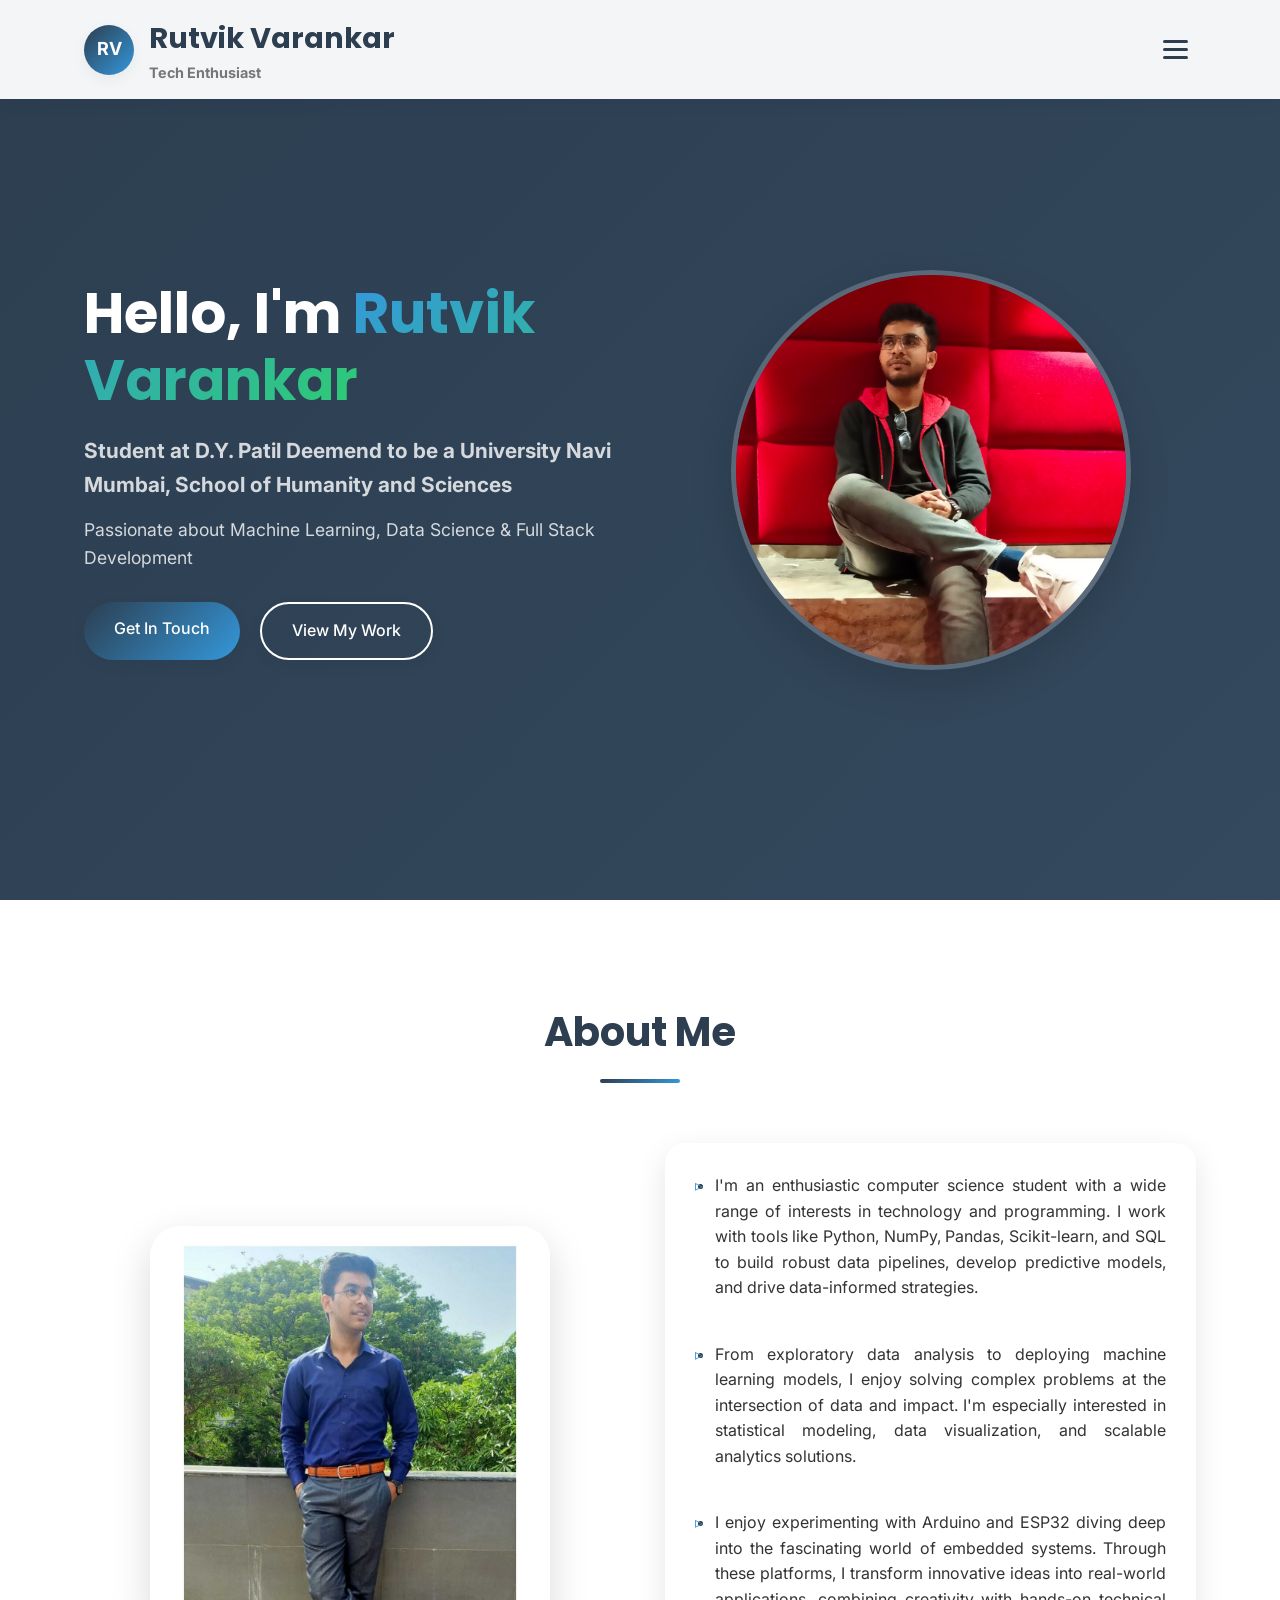
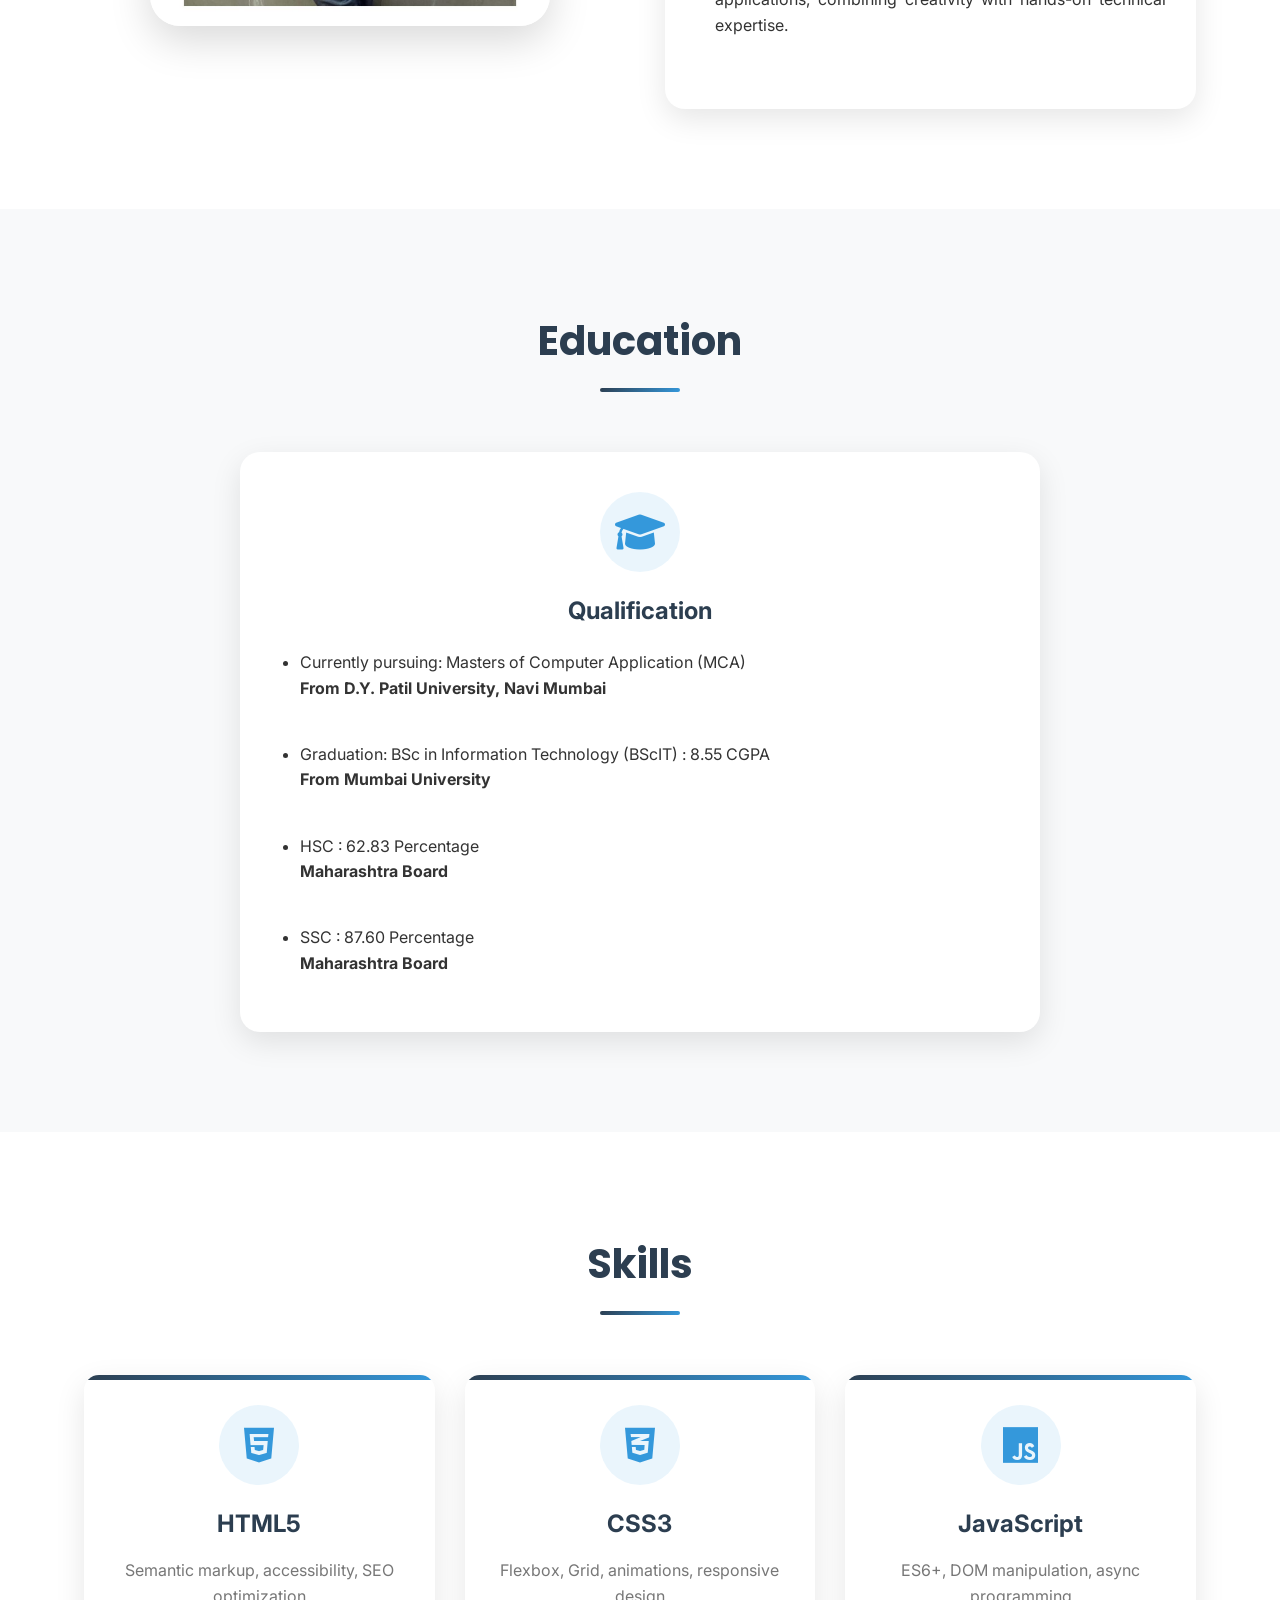
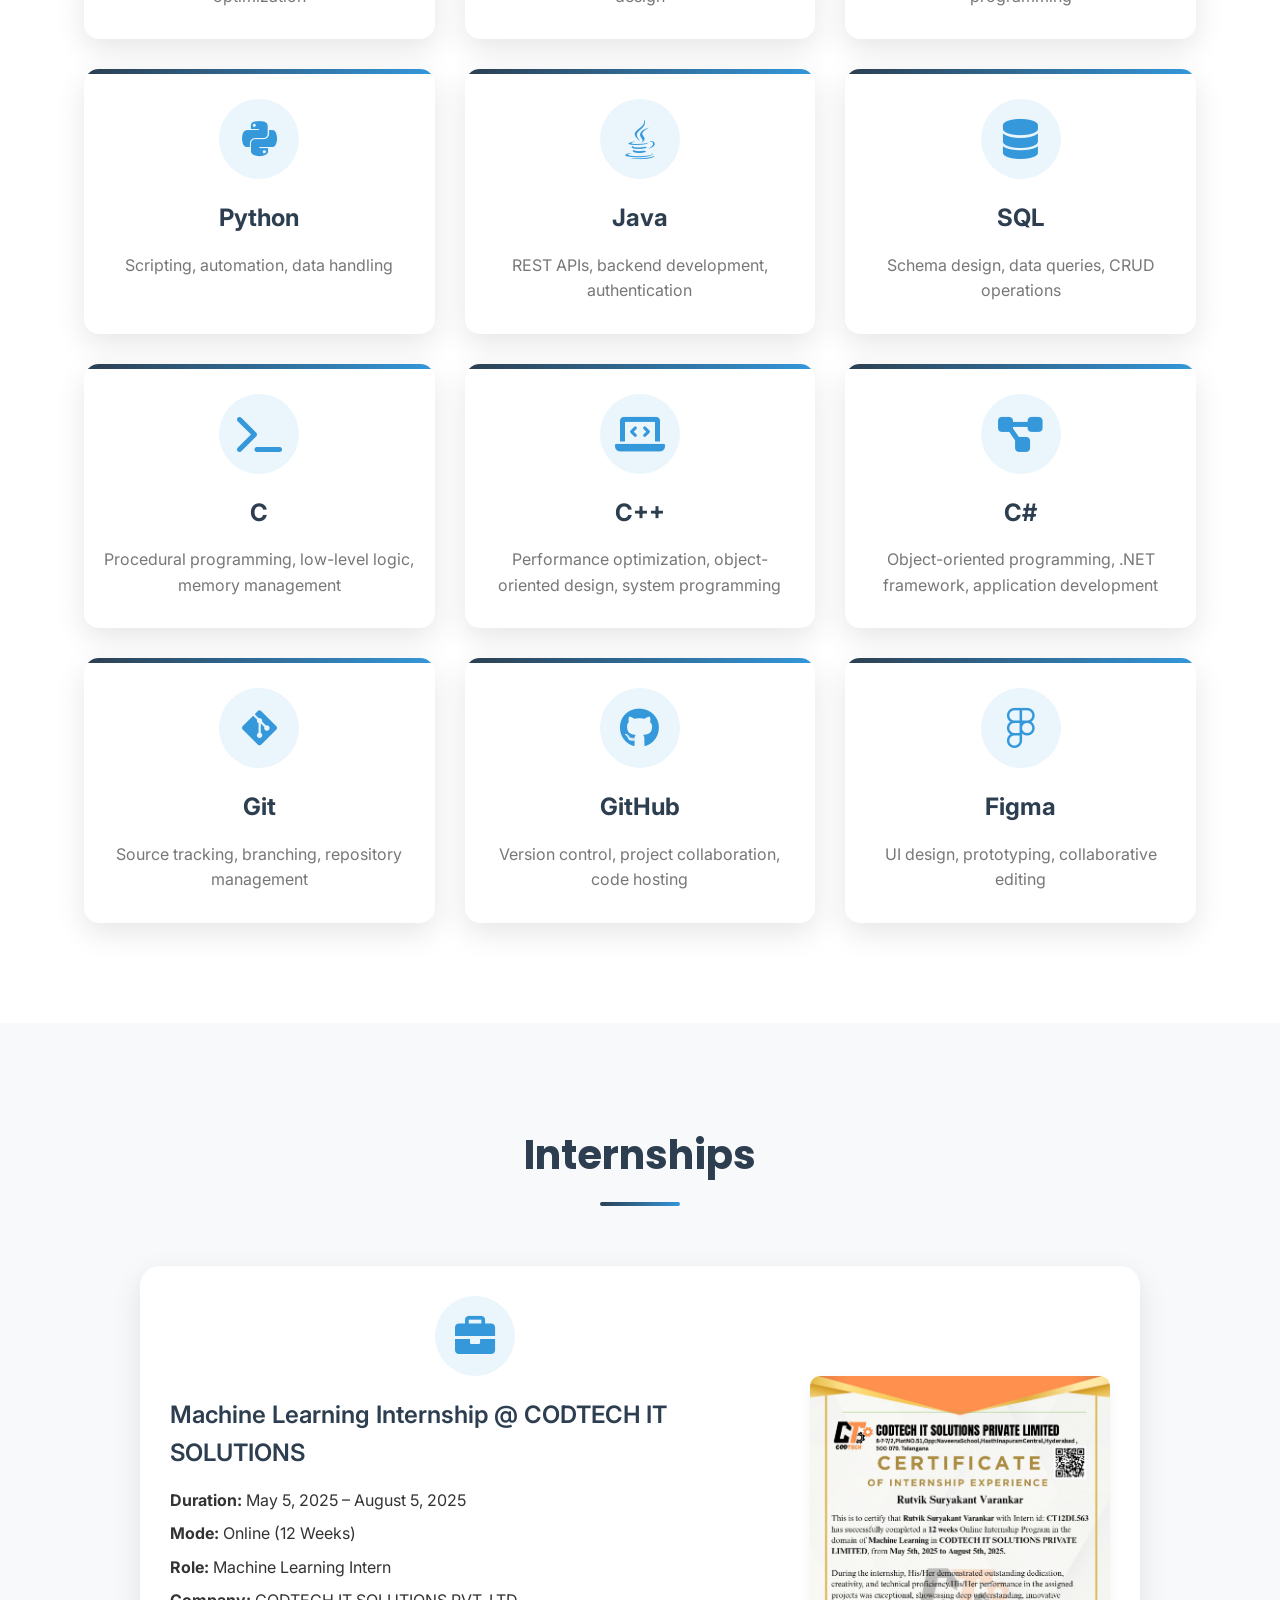
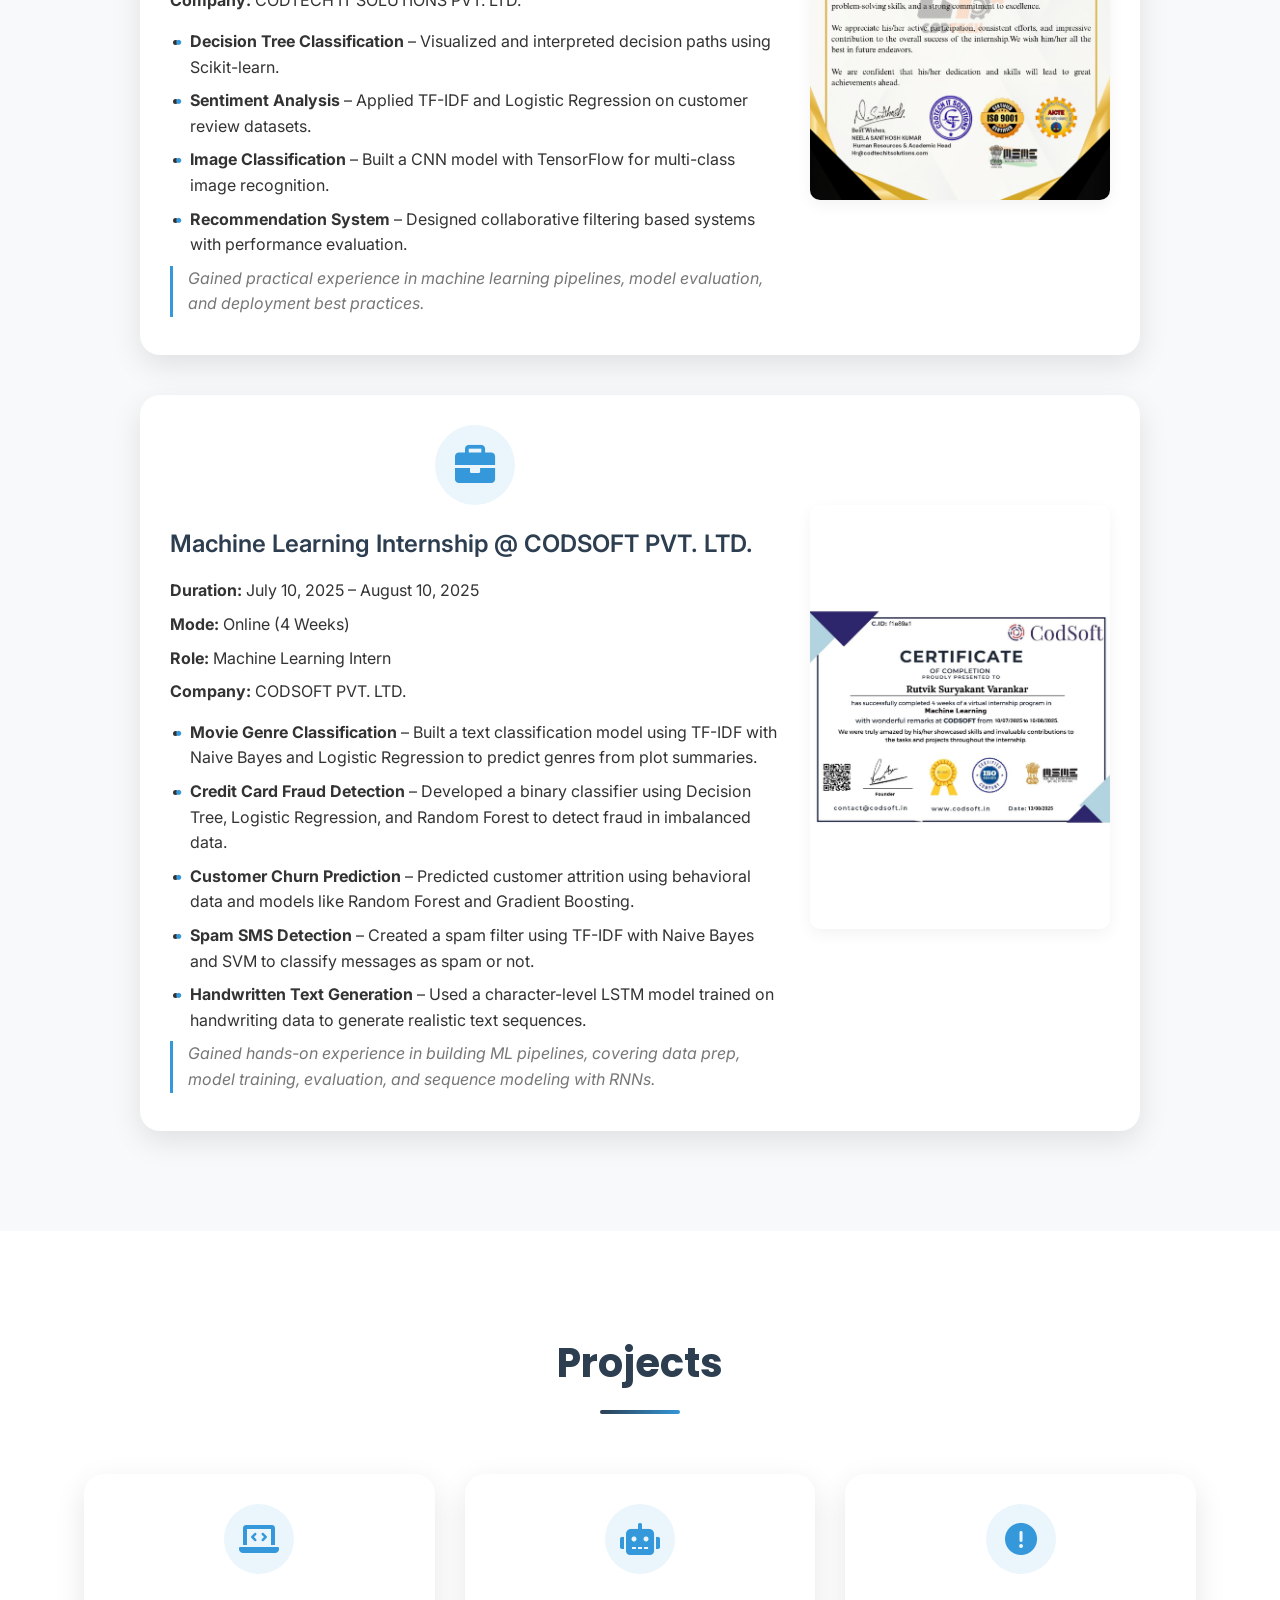
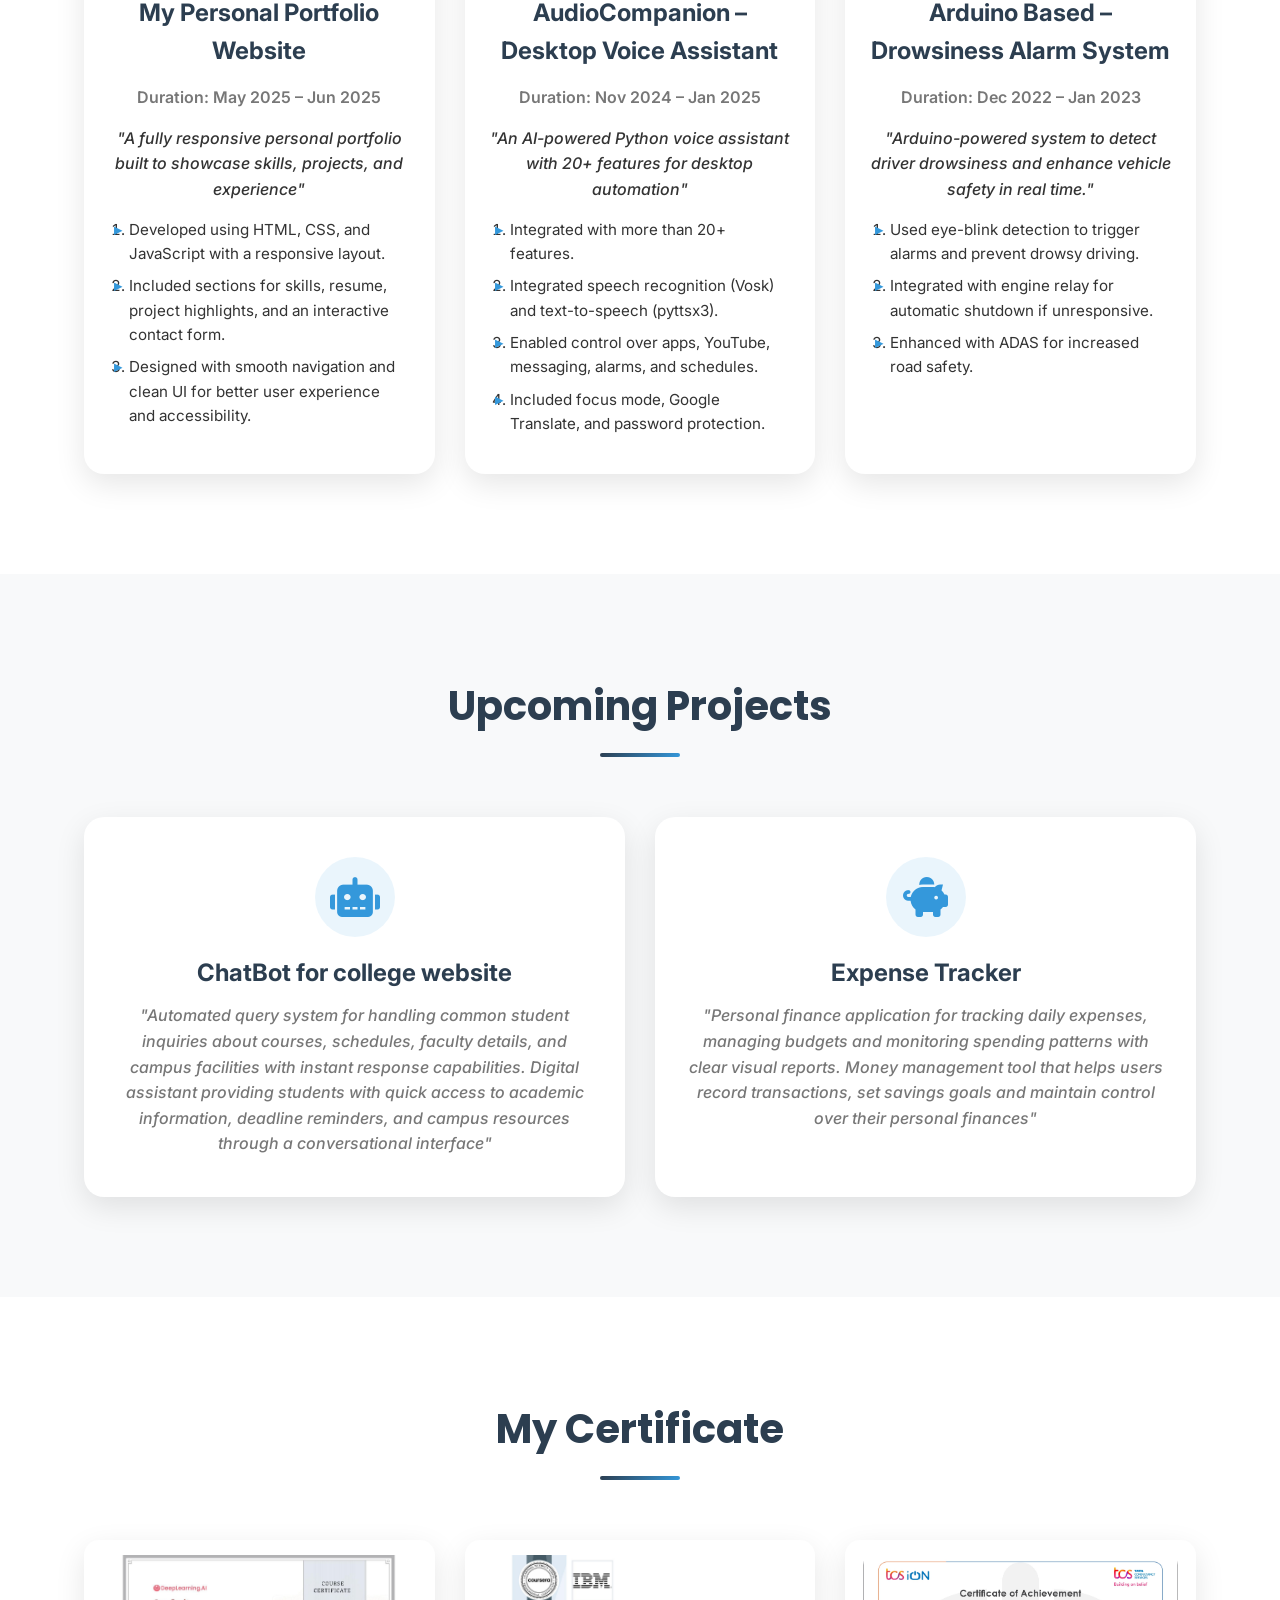
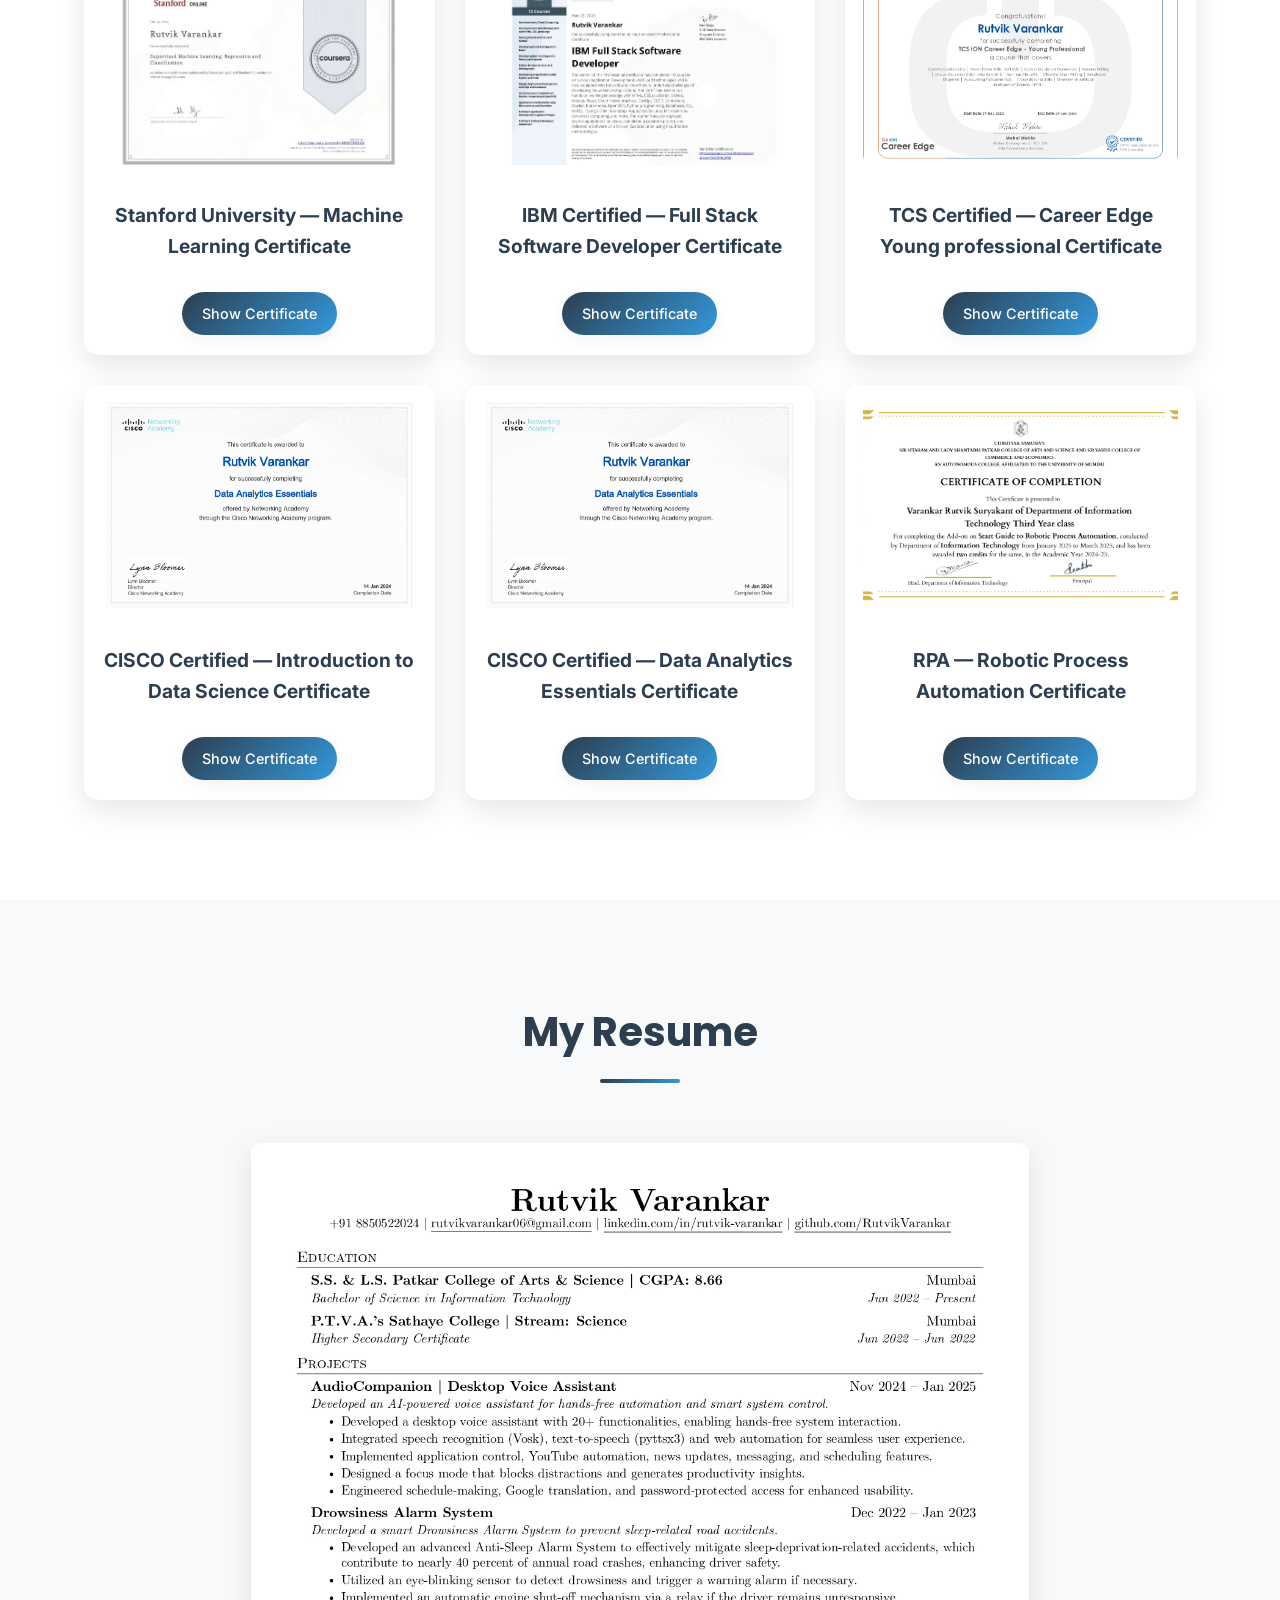
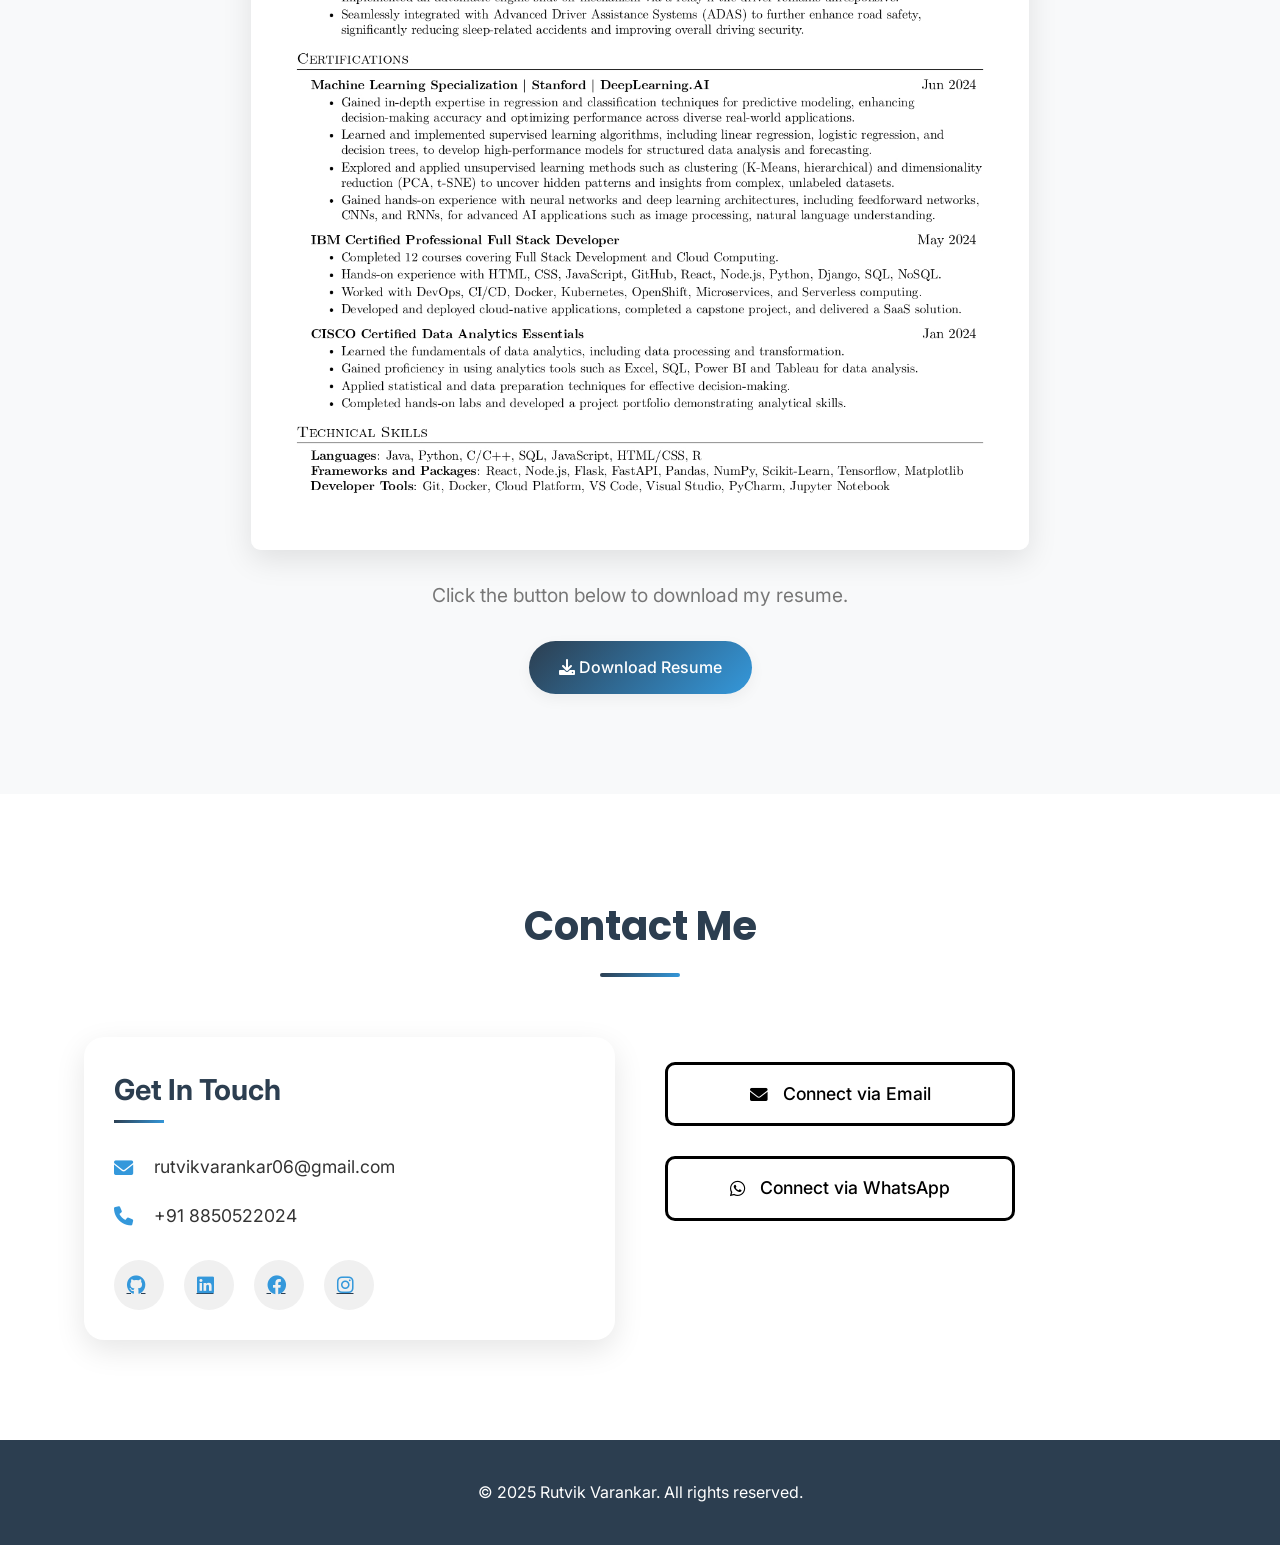
==== index.html @ f110c010 "Updated all" ====
<!DOCTYPE html>
<html lang="en">

<head>
    <meta charset="UTF-8">
    <meta name="viewport" content="width=device-width, initial-scale=1.0">
    <title>Rutvik Varankar | Portfolio</title>
    <link rel="stylesheet" href="https://cdnjs.cloudflare.com/ajax/libs/font-awesome/6.0.0-beta3/css/all.min.css">
    <link rel="preconnect" href="https://fonts.googleapis.com">
    <link rel="preconnect" href="https://fonts.gstatic.com" crossorigin>
    <link
        href="https://fonts.googleapis.com/css2?family=Poppins:wght@300;400;500;600;700&family=Inter:wght@300;400;500;600&display=swap"
        rel="stylesheet">
    <link rel="stylesheet" href="Styles/port.css">
</head>

<body>
    <!-- Header Section -->
    <header id="header">
        <div class="container">
            <div class="logo">
                <div class="logo-left">
                    <div class="circle">RV</div>
                    <div class="name-block">
                        <h1>Rutvik Varankar</h1>
                        <p class="tagline"><b>Tech Enthusiast</b></p>
                    </div>
                </div>
            </div>

            <!-- Hamburger Menu - ALWAYS VISIBLE -->
            <button class="hamburger" id="hamburger" aria-label="Toggle navigation menu">
                <span></span>
                <span></span>
                <span></span>
            </button>
        </div>

        <!-- Mobile Navigation Menu -->
        <nav class="mobile-nav" id="mobileNav">
            <ul>
                <li><a href="#about"><i class="fas fa-user"></i> About</a></li>
                <li><a href="#Education"><i class="fas fa-graduation-cap"></i> Education</a></li>
                <li><a href="#skills"><i class="fas fa-code"></i> Skills</a></li>
                <li><a href="#internship"><i class="fas fa-briefcase"></i> Internship</a></li>
                <li><a href="#project"><i class="fas fa-laptop-code"></i> Projects</a></li>
                <li><a href="#upcoming-project"><i class="fas fa-rocket"></i> Upcoming Projects</a></li>
                <li><a href="#certificate"><i class="fas fa-certificate"></i> Certificates</a></li>
                <li><a href="#resume"><i class="fas fa-file-alt"></i> Resume</a></li>
                <li><a href="#contact"><i class="fas fa-envelope"></i> Contact</a></li>
            </ul>
        </nav>

        <!-- Overlay for when menu is open -->
        <div class="overlay" id="overlay"></div>
    </header>

    <!-- Hero Section -->
    <section id="hero">
        <div class="hero-background">
            <div class="floating-shapes">
                <div class="shape shape-1"></div>
                <div class="shape shape-2"></div>
                <div class="shape shape-3"></div>
                <div class="shape shape-4"></div>
            </div>
        </div>
        <div class="container">
            <div class="hero-content">
                <div class="hero-text">
                    <h2>Hello, I'm <span class="name"><span class="highlight">Rutvik Varankar</span></span></h2>
                    <p><b>Student at D.Y. Patil Deemend to be a University Navi Mumbai, School of Humanity and
                            Sciences</b></p>
                    <p class="hero-subtitle">Passionate about Machine Learning, Data Science & Full Stack Development
                    </p>
                    <div class="hero-buttons">
                        <a href="#contact" class="btn">Get In Touch</a>
                        <a href="#project" class="btn" style="background: transparent; border: 2px solid white;">View My
                            Work</a>
                    </div>
                </div>
                <div class="hero-image">
                    <div class="image-container">
                        <img src="assets/self.jpg" alt="Rutvik Varankar" class="profile-img">
                    </div>
                </div>
            </div>
        </div>
    </section>

    <!-- About Section -->
    <section id="about" class="section">
        <div class="container">
            <h2 class="section-title">About Me</h2>
            <div class="about-content">
                <div class="about-img">
                    <div class="image-frame">
                        <img src="assets/self1.jpg" alt="Profile" class="profile-image">
                    </div>
                </div>
                <div class="about-container">
                    <div class="about-cards">
                        <ul>
                            <li>I'm an enthusiastic computer science student with a wide range of interests in
                                technology and programming. I work with tools like Python, NumPy, Pandas, Scikit-learn,
                                and SQL to build robust data pipelines, develop predictive models, and drive
                                data-informed strategies.</li><br>
                            <li>From exploratory data analysis to deploying machine learning models, I enjoy solving
                                complex problems at the intersection of data and impact. I'm especially interested in
                                statistical modeling, data visualization, and scalable analytics solutions.</li><br>
                            <li>I enjoy experimenting with Arduino and ESP32 diving deep into the fascinating world of
                                embedded systems. Through these platforms, I transform innovative ideas into real-world
                                applications, combining creativity with hands-on technical expertise.</li><br>
                        </ul>
                    </div>
                </div>
            </div>
        </div>
    </section>

    <!-- Education Section -->
    <section id="Education" class="section">
        <div class="container">
            <h2 class="section-title">Education</h2>
            <div class="education-container">
                <div class="education-cards">
                    <div class="education-icon">
                        <i class="fas fa-graduation-cap"></i>
                    </div>
                    <h3>Qualification</h3>
                    <ul>
                        <li>Currently pursuing: Masters of Computer Application (MCA)<br><b>From D.Y. Patil University,
                                Navi Mumbai</b></li><br>
                        <li>Graduation: BSc in Information Technology (BScIT) : 8.55 CGPA<br><b>From Mumbai
                                University</b></li><br>
                        <li>HSC : 62.83 Percentage<br><b>Maharashtra Board</b></li><br>
                        <li>SSC : 87.60 Percentage<br><b>Maharashtra Board</b></li>
                    </ul>
                </div>
            </div>
        </div>
    </section>

    <!-- Skills Section -->
    <section id="skills" class="section">
        <div class="container">
            <h2 class="section-title">Skills</h2>
            <div class="skills-container">
                <div class="skill">
                    <div class="skill-icon">
                        <i class="fab fa-html5"></i>
                    </div>
                    <h3>HTML5</h3>
                    <p>Semantic markup, accessibility, SEO optimization</p>
                </div>
                <div class="skill">
                    <div class="skill-icon">
                        <i class="fab fa-css3-alt"></i>
                    </div>
                    <h3>CSS3</h3>
                    <p>Flexbox, Grid, animations, responsive design</p>
                </div>
                <div class="skill">
                    <div class="skill-icon">
                        <i class="fab fa-js"></i>
                    </div>
                    <h3>JavaScript</h3>
                    <p>ES6+, DOM manipulation, async programming</p>
                </div>
                <div class="skill">
                    <div class="skill-icon">
                        <i class="fab fa-python"></i>
                    </div>
                    <h3>Python</h3>
                    <p>Scripting, automation, data handling</p>
                </div>
                <div class="skill">
                    <div class="skill-icon">
                        <i class="fab fa-java"></i>
                    </div>
                    <h3>Java</h3>
                    <p>REST APIs, backend development, authentication</p>
                </div>
                <div class="skill">
                    <div class="skill-icon">
                        <i class="fas fa-database"></i>
                    </div>
                    <h3>SQL</h3>
                    <p>Schema design, data queries, CRUD operations</p>
                </div>
                <div class="skill">
                    <div class="skill-icon">
                        <i class="fas fa-terminal"></i>
                    </div>
                    <h3>C</h3>
                    <p>Procedural programming, low-level logic, memory management</p>
                </div>
                <div class="skill">
                    <div class="skill-icon">
                        <i class="fas fa-laptop-code"></i>
                    </div>
                    <h3>C++</h3>
                    <p>Performance optimization, object-oriented design, system programming</p>
                </div>
                <div class="skill">
                    <div class="skill-icon">
                        <i class="fas fa-project-diagram"></i>
                    </div>
                    <h3>C#</h3>
                    <p>Object-oriented programming, .NET framework, application development</p>
                </div>
                <div class="skill">
                    <div class="skill-icon">
                        <i class="fab fa-git-alt"></i>
                    </div>
                    <h3>Git</h3>
                    <p>Source tracking, branching, repository management</p>
                </div>
                <div class="skill">
                    <div class="skill-icon">
                        <i class="fab fa-github"></i>
                    </div>
                    <h3>GitHub</h3>
                    <p>Version control, project collaboration, code hosting</p>
                </div>
                <div class="skill">
                    <div class="skill-icon">
                        <i class="fab fa-figma"></i>
                    </div>
                    <h3>Figma</h3>
                    <p>UI design, prototyping, collaborative editing</p>
                </div>
            </div>
        </div>
    </section>

    <!-- Internship Section -->
    <section id="internship" class="section">
        <div class="container">
            <h2 class="section-title">Internships</h2>
            <div class="internship-container">
                <div class="internship-card">
                    <div class="internship-content">
                        <div class="internship-details">
                            <div class="internship-icon">
                                <i class="fas fa-briefcase"></i>
                            </div>
                            <h3>Machine Learning Internship @ CODTECH IT SOLUTIONS</h3>
                            <p><strong>Duration:</strong> May 5, 2025 – August 5, 2025</p>
                            <p><strong>Mode:</strong> Online (12 Weeks)</p>
                            <p><strong>Role:</strong> Machine Learning Intern</p>
                            <p><strong>Company:</strong> CODTECH IT SOLUTIONS PVT. LTD.</p>
                            <ul>
                                <li><strong>Decision Tree Classification</strong> – Visualized and interpreted decision
                                    paths using Scikit-learn.</li>
                                <li><strong>Sentiment Analysis</strong> – Applied TF-IDF and Logistic Regression on
                                    customer review datasets.</li>
                                <li><strong>Image Classification</strong> – Built a CNN model with TensorFlow for
                                    multi-class image recognition.</li>
                                <li><strong>Recommendation System</strong> – Designed collaborative filtering based
                                    systems with performance evaluation.</li>
                            </ul>
                            <p class="summary">Gained practical experience in machine learning pipelines, model
                                evaluation, and deployment best practices.</p>
                        </div>
                        <div class="internship-image">
                            <img src="assets/CODTECH INTERNSHIP CERTIFICATE.jpg" alt="Internship Image" />
                        </div>
                    </div>
                </div>

                <div class="internship-card">
                    <div class="internship-content">
                        <div class="internship-details">
                            <div class="internship-icon">
                                <i class="fas fa-briefcase"></i>
                            </div>
                            <h3>Machine Learning Internship @ CODSOFT PVT. LTD.</h3>
                            <p><strong>Duration:</strong> July 10, 2025 – August 10, 2025</p>
                            <p><strong>Mode:</strong> Online (4 Weeks)</p>
                            <p><strong>Role:</strong> Machine Learning Intern</p>
                            <p><strong>Company:</strong> CODSOFT PVT. LTD.</p>
                            <ul>
                                <li><strong>Movie Genre Classification</strong> – Built a text classification model
                                    using TF-IDF with Naive Bayes and Logistic Regression to predict genres from plot
                                    summaries.</li>
                                <li><strong>Credit Card Fraud Detection</strong> – Developed a binary classifier using
                                    Decision Tree, Logistic Regression, and Random Forest to detect fraud in imbalanced
                                    data.</li>
                                <li><strong>Customer Churn Prediction</strong> – Predicted customer attrition using
                                    behavioral data and models like Random Forest and Gradient Boosting.</li>
                                <li><strong>Spam SMS Detection</strong> – Created a spam filter using TF-IDF with Naive
                                    Bayes and SVM to classify messages as spam or not.</li>
                                <li><strong>Handwritten Text Generation</strong> – Used a character-level LSTM model
                                    trained on handwriting data to generate realistic text sequences.</li>
                            </ul>
                            <p class="summary">Gained hands-on experience in building ML pipelines, covering data prep,
                                model training, evaluation, and sequence modeling with RNNs.</p>
                        </div>
                        <div class="internship-image">
                            <img src="assets/CODSOFT INTERNSHIP CERTIFICATE.jpg" alt="Internship Image" />
                        </div>
                    </div>
                </div>
            </div>
        </div>
    </section>

    <!-- Project Section-->
    <section id="project" class="section">
        <div class="container">
            <h2 class="section-title">Projects</h2>
            <div class="project-container">
                <div class="project-cards">
                    <div class="project-icon">
                        <i class="fas fa-laptop-code"></i>
                    </div>
                    <h3>My Personal Portfolio Website</h3>
                    <h4>Duration: May 2025 – Jun 2025</h4>
                    <p><em>"A fully responsive personal portfolio built to showcase skills, projects, and
                            experience"</em></p>
                    <ol>
                        <li>Developed using HTML, CSS, and JavaScript with a responsive layout.</li>
                        <li>Included sections for skills, resume, project highlights, and an interactive contact form.
                        </li>
                        <li>Designed with smooth navigation and clean UI for better user experience and accessibility.
                        </li>
                    </ol>
                </div>
                <div class="project-cards">
                    <div class="project-icon">
                        <i class="fas fa-robot"></i>
                    </div>
                    <h3>AudioCompanion – Desktop Voice Assistant</h3>
                    <h4>Duration: Nov 2024 – Jan 2025</h4>
                    <p><em>"An AI-powered Python voice assistant with 20+ features for desktop automation"</em></p>
                    <ol>
                        <li>Integrated with more than 20+ features.</li>
                        <li>Integrated speech recognition (Vosk) and text-to-speech (pyttsx3).</li>
                        <li>Enabled control over apps, YouTube, messaging, alarms, and schedules.</li>
                        <li>Included focus mode, Google Translate, and password protection.</li>
                    </ol>
                </div>
                <div class="project-cards">
                    <div class="project-icon">
                        <i class="fas fa-exclamation-circle"></i>
                    </div>
                    <h3>Arduino Based – Drowsiness Alarm System</h3>
                    <h4>Duration: Dec 2022 – Jan 2023</h4>
                    <p><em>"Arduino-powered system to detect driver drowsiness and enhance vehicle safety in real
                            time."</em></p>
                    <ol>
                        <li>Used eye-blink detection to trigger alarms and prevent drowsy driving.</li>
                        <li>Integrated with engine relay for automatic shutdown if unresponsive.</li>
                        <li>Enhanced with ADAS for increased road safety.</li>
                    </ol>
                </div>
            </div>
        </div>
    </section>

    <!-- Upcoming Projects Section -->
    <section id="upcoming-project" class="section">
        <div class="container">
            <h2 class="section-title">Upcoming Projects</h2>
            <div class="upcoming-project-container">
                <div class="upcoming-project-cards">
                    <div class="upcoming-project-icon">
                        <i class="fas fa-robot"></i>
                    </div>
                    <h3>ChatBot for college website</h3>
                    <p><em>"Automated query system for handling common student inquiries about courses, schedules,
                            faculty details, and campus facilities with instant response capabilities. Digital assistant
                            providing students with quick access to academic information, deadline reminders, and campus
                            resources through a conversational interface"</em></p>
                </div>
                <div class="upcoming-project-cards">
                    <div class="upcoming-project-icon">
                        <i class="fas fa-piggy-bank"></i>
                    </div>
                    <h3>Expense Tracker</h3>
                    <p><em>"Personal finance application for tracking daily expenses, managing budgets and monitoring
                            spending patterns with clear visual reports. Money management tool that helps users record
                            transactions, set savings goals and maintain control over their personal finances"</em></p>
                </div>
            </div>
        </div>
    </section>

    <!-- Certificate Section -->
    <section id="certificate" class="section">
        <div class="container">
            <h2 class="section-title">My Certificate</h2>
            <div class="certificates-scroll-container">
                <div class="project">
                    <img src="assets/MachineLearning.jpg" alt="Stanford University — Machine Learning Certificate">
                    <div class="project-info">
                        <h3>Stanford University — Machine Learning Certificate</h3>
                        <div class="project-links">
                            <a href="assets/MachineLearning.jpg" class="btn">Show Certificate</a>
                        </div>
                    </div>
                </div>
                <div class="project">
                    <img src="assets/IBM Certified — Full Stack Software Developer Certificate.jpeg"
                        alt="IBM Certified — Full Stack Software Developer Certificate">
                    <div class="project-info">
                        <h3>IBM Certified — Full Stack Software Developer Certificate</h3>
                        <div class="project-links">
                            <a href="assets/IBM Certified — Full Stack Software Developer Certificate.jpeg"
                                class="btn">Show Certificate</a>
                        </div>
                    </div>
                </div>
                <div class="project ">
                    <img src="assets/TCS ion_page-0001.jpg"
                        alt="TCS Certified — Career Edge Young professional Certificate">
                    <div class="project-info">
                        <h3>TCS Certified — Career Edge Young professional Certificate</h3>
                        <div class="project-links">
                            <a href="assets/TCS ion_page-0001.jpg" class="btn">Show Certificate</a>
                        </div>
                    </div>
                </div>
                <div class="project">
                    <img src="assets/CISCO Certified — Data Analytics Essentials Certificate.jpg"
                        alt="CISCO Certified — Introduction to Data Science Certificate.jpg">
                    <div class="project-info">
                        <h3>CISCO Certified — Introduction to Data Science Certificate</h3>
                        <div class="project-links">
                            <a href="assets/CISCO Certified — Data Analytics Essentials Certificate.jpg"
                                class="btn">Show Certificate</a>
                        </div>
                    </div>
                </div>
                <div class="project">
                    <img src="assets/CISCO Certified — Data Analytics Essentials Certificate.jpg"
                        alt="CISCO Certified — Data Analytics Essentials Certificate.jpg">
                    <div class="project-info">
                        <h3>CISCO Certified — Data Analytics Essentials Certificate</h3>
                        <div class="project-links">
                            <a href="assets/CISCO Certified — Data Analytics Essentials Certificate.jpg"
                                class="btn">Show Certificate</a>
                        </div>
                    </div>
                </div>
                <div class="project ">
                    <img src="assets/Automation Anywhere Certificate.jpg" alt="Automation Anywhere Certificate">
                    <div class="project-info">
                        <h3>RPA — Robotic Process Automation Certificate</h3>
                        <div class="project-links">
                            <a href="assets/Automation Anywhere Certificate.jpg" class="btn">Show Certificate</a>
                        </div>
                    </div>
                </div>
            </div>
        </div>
    </section>

    <!-- Resume Section -->
    <section id="resume" class="section">
        <div class="container">
            <h2 class="section-title">My Resume</h2>
            <div class="resume-preview">
                <img src="assets\rutvik_varankar_resume.jpg" alt="Rutvik Varankar Resume" class="resume-image">
            </div>
            <div class="resume-content">
                <p>Click the button below to download my resume.</p>
                <a href="assets/rutvik_varankar_resume.pdf" download="Rutvik_Varankar_Resume.pdf" class="btn">
                    <i class="fas fa-download"></i> Download Resume
                </a>
            </div>
        </div>
    </section>

    <!-- Contact Section -->
    <section id="contact" class="section">
        <div class="container">
            <h2 class="section-title">Contact Me</h2>
            <div class="contact-container">
                <div class="contact-info">
                    <h3>Get In Touch</h3>
                    <p><i class="fas fa-envelope"></i> rutvikvarankar06@gmail.com</p>
                    <p><i class="fas fa-phone"></i> +91 8850522024</p>

                    <div class="social-links">
                        <a href="https://github.com/RutvikVarankar?tab=repositories"><i class="fab fa-github"></i></a>
                        <a href="https://www.linkedin.com/in/rutvik-varankar-9695a3253/"><i
                                class="fab fa-linkedin"></i></a>
                        <a href="https://www.facebook.com/rutvik.varankar.7"><i class="fab fa-facebook"></i></a>
                        <a href="https://www.instagram.com/_.rutvik._06_04/"><i class="fab fa-instagram"></i></a>
                    </div>
                </div>
                <div class="contact-buttons">
                    <a href="mailto:rutvikvarankar06@gmail.com" class="contact-btn email-btn">
                        <i class="fas fa-envelope"></i> Connect via Email
                    </a>
                    <a href="https://wa.me/918850522024" target="_blank" class="contact-btn whatsapp-btn">
                        <i class="fab fa-whatsapp"></i> Connect via WhatsApp
                    </a>
                </div>
            </div>
        </div>
    </section>

    <!-- Footer -->
    <footer>
        <div class="container">
            <p>&copy; 2025 Rutvik Varankar. All rights reserved.</p>
        </div>
    </footer>

    <script src="Scripts/script.js"></script>
</body>

</html>
---- Styles/port.css ----
/* Global Styles */
:root {
    --primary-color: #2c3e50;
    --secondary-color: #3498db;
    --accent-color: #e74c3c;
    --light-color: #ecf0f1;
    --dark-color: #2c3e50;
    --text-color: #333;
    --text-light: #777;
    --background-color: #f8f9fa;
    --card-color: #ffffff;
    --gradient-primary: linear-gradient(135deg, #2c3e50 0%, #3498db 100%);
    --gradient-secondary: linear-gradient(135deg, #3498db 0%, #2c3e50 100%);
    --gradient-dark: linear-gradient(135deg, #2c3e50 0%, #34495e 100%);
    --shadow-light: 0 5px 15px rgba(0, 0, 0, 0.05);
    --shadow-medium: 0 10px 30px rgba(0, 0, 0, 0.1);
    --shadow-heavy: 0 15px 40px rgba(0, 0, 0, 0.15);
}

* {
    margin: 0;
    padding: 0;
    box-sizing: border-box;
}

html {
    scroll-behavior: smooth;
    font-size: 16px;
}

body {
    margin: 0;
    padding: 0;
    background-color: var(--background-color);
    font-family: 'Inter', 'Segoe UI', Tahoma, Geneva, Verdana, sans-serif;
    color: var(--text-color);
    line-height: 1.6;
    overflow-x: hidden;
}

.container {
    width: 90%;
    max-width: 1200px;
    margin: 0 auto;
    padding: 0 20px;
}

.section {
    padding: 100px 0;
}

.section-title {
    text-align: center;
    margin-bottom: 60px;
    font-size: 2.5rem;
    font-weight: 700;
    color: var(--dark-color);
    position: relative;
    font-family: 'Poppins', sans-serif;
}

.section-title::after {
    content: '';
    display: block;
    width: 80px;
    height: 4px;
    background: var(--gradient-primary);
    margin: 15px auto;
    border-radius: 2px;
}

.btn {
    display: inline-block;
    background: var(--gradient-primary);
    color: white;
    padding: 14px 30px;
    border: none;
    border-radius: 50px;
    cursor: pointer;
    text-decoration: none;
    font-size: 1rem;
    font-weight: 500;
    transition: all 0.3s ease;
    box-shadow: var(--shadow-light);
    text-align: center;
}

.btn:hover {
    transform: translateY(-3px);
    box-shadow: var(--shadow-medium);
}

/* Header Styles */
header {
    background: rgba(255, 255, 255, 0.95);
    color: white;
    padding: 15px 0;
    position: fixed;
    top: 0;
    left: 0;
    width: 100%;
    z-index: 1000;
    box-shadow: var(--shadow-light);
    backdrop-filter: blur(10px);
    transition: all 0.3s ease;
}

header.scrolled {
    padding: 10px 0;
    box-shadow: var(--shadow-medium);
}

#header .container {
    display: flex;
    justify-content: space-between;
    align-items: center;
    padding: 0 20px;
}

.logo-left {
    display: flex;
    align-items: center;
    gap: 15px;
}

.circle {
    width: 50px;
    height: 50px;
    border-radius: 50%;
    background: var(--gradient-primary);
    color: white;
    display: flex;
    align-items: center;
    justify-content: center;
    font-weight: bold;
    font-size: 18px;
    box-shadow: var(--shadow-light);
}

.logo h1 {
    font-size: 1.8rem;
    color: var(--dark-color);
    font-family: 'Poppins', sans-serif;
}

.tagline {
    font-size: 0.9rem;
    color: var(--text-light);
}

/* Hamburger Menu - ALWAYS VISIBLE */
.hamburger {
    display: flex !important;
    flex-direction: column;
    cursor: pointer;
    gap: 5px;
    z-index: 1001;
    padding: 8px;
    background: transparent;
    border: none;
}

.hamburger span {
    height: 3px;
    width: 25px;
    background: var(--dark-color);
    border-radius: 2px;
    transition: all 0.3s ease;
}

/* When menu is open, animate icon into an "X" */
.hamburger.active span:nth-child(1) {
    transform: rotate(45deg) translate(6px, 6px);
}

.hamburger.active span:nth-child(2) {
    opacity: 0;
}

.hamburger.active span:nth-child(3) {
    transform: rotate(-45deg) translate(6px, -6px);
}

/* Desktop Navigation - HIDDEN */
.desktop-nav {
    display: none !important;
}

/* Mobile Navigation Menu */
.mobile-nav {
    position: fixed;
    top: 0;
    right: -100%;
    width: 300px;
    height: 100vh;
    background: white;
    box-shadow: -5px 0 25px rgba(0, 0, 0, 0.15);
    padding: 100px 30px 30px;
    transition: right 0.4s ease;
    z-index: 999;
    overflow-y: auto;
}

.mobile-nav.active {
    right: 0;
}

.mobile-nav ul {
    display: flex;
    flex-direction: column;
    list-style: none;
    gap: 15px;
}

.mobile-nav ul li {
    margin: 0;
}

.mobile-nav ul li a {
    display: flex;
    align-items: center;
    padding: 18px 20px;
    text-decoration: none;
    color: var(--dark-color);
    font-weight: 600;
    border-radius: 12px;
    transition: all 0.3s ease;
    font-size: 1.1rem;
    background: rgba(52, 152, 219, 0.05);
    border: 2px solid transparent;
}

.mobile-nav ul li a i {
    margin-right: 15px;
    font-size: 1.2rem;
    color: var(--secondary-color);
    width: 25px;
    text-align: center;
}

.mobile-nav ul li a:hover {
    background: var(--gradient-primary);
    color: white;
    transform: translateX(10px);
    border-color: var(--secondary-color);
}

.mobile-nav ul li a:hover i {
    color: white;
}

/* Overlay for when menu is open */
.overlay {
    position: fixed;
    top: 0;
    left: 0;
    width: 100%;
    height: 100%;
    background-color: rgba(0, 0, 0, 0.5);
    opacity: 0;
    visibility: hidden;
    transition: 0.3s;
    z-index: 998;
}

.overlay.active {
    opacity: 1;
    visibility: visible;
}

/* Hero Section */
#hero {
    min-height: 100vh;
    height: auto;
    color: var(--dark-color);
    display: flex;
    align-items: center;
    position: relative;
    overflow: hidden;
    padding: 120px 0 80px;
    background: var(--gradient-dark);
    color: white;
}

.hero-background {
    position: absolute;
    top: 0;
    left: 0;
    width: 100%;
    height: 100%;
    z-index: -1;
}

.floating-shapes {
    position: absolute;
    top: 0;
    left: 0;
    width: 100%;
    height: 100%;
    overflow: hidden;
}

.shape {
    position: absolute;
    border-radius: 50%;
    background: rgba(255, 255, 255, 0.1);
    animation: float 6s ease-in-out infinite;
}

.shape-1 {
    width: 80px;
    height: 80px;
    top: 10%;
    left: 10%;
    animation-delay: 0s;
}

.shape-2 {
    width: 60px;
    height: 60px;
    top: 60%;
    left: 80%;
    animation-delay: 2s;
}

.shape-3 {
    width: 100px;
    height: 100px;
    top: 30%;
    left: 85%;
    animation-delay: 4s;
}

.shape-4 {
    width: 70px;
    height: 70px;
    top: 80%;
    left: 15%;
    animation-delay: 1s;
}

@keyframes float {

    0%,
    100% {
        transform: translateY(0) rotate(0deg);
    }

    50% {
        transform: translateY(-20px) rotate(10deg);
    }
}

.hero-content {
    display: flex;
    align-items: center;
    justify-content: space-between;
    gap: 50px;
    width: 100%;
}

.hero-text {
    flex: 1;
    max-width: 600px;
}

.hero-text h2 {
    font-size: 3.5rem;
    margin-bottom: 20px;
    font-weight: 700;
    font-family: 'Poppins', sans-serif;
    line-height: 1.2;
}

.highlight {
    background: linear-gradient(135deg, #3498db 0%, #2ecc71 100%);
    -webkit-background-clip: text;
    -webkit-text-fill-color: transparent;
    background-clip: text;
}

.hero-text p {
    font-size: 1.3rem;
    margin-bottom: 15px;
    color: rgba(255, 255, 255, 0.8);
}

.hero-subtitle {
    font-size: 1.1rem !important;
    margin-bottom: 30px !important;
}

.hero-buttons {
    display: flex;
    gap: 20px;
    margin-top: 30px;
}

.hero-image {
    flex: 1;
    display: flex;
    justify-content: center;
    align-items: center;
}

.image-container {
    position: relative;
    width: 400px;
    height: 400px;
    border-radius: 50%;
    overflow: hidden;
    box-shadow: var(--shadow-heavy);
    border: 5px solid rgba(255, 255, 255, 0.2);
}

.profile-img {
    width: 100%;
    height: 100%;
    object-fit: cover;
    transition: transform 0.5s ease;
}

.image-container:hover .profile-img {
    transform: scale(1.05);
}

/* About Section */
#about {
    background-color: var(--card-color);
}

.about-content {
    display: flex;
    align-items: center;
    gap: 50px;
}

.about-img {
    flex: 1;
    display: flex;
    justify-content: center;
}

.image-frame {
    width: 400px;
    height: 400px;
    border-radius: 30px;
    overflow: hidden;
    box-shadow: var(--shadow-heavy);
    position: relative;
}

.profile-image {
    width: 100%;
    height: 100%;
    object-fit: cover;
    transition: transform 0.5s ease;
    border-radius: 30px;
}

.image-frame:hover .profile-image {
    transform: scale(1.05);
}

.about-container {
    flex: 1;
}

.about-cards {
    background: var(--card-color);
    border-radius: 20px;
    box-shadow: var(--shadow-medium);
    overflow: hidden;
    padding: 30px;
    transition: transform 0.3s ease;
}

.about-cards:hover {
    transform: translateY(-10px);
    box-shadow: var(--shadow-heavy);
}

.about-cards ul {
    text-align: justify;
    padding-left: 20px;
    font-size: 1rem;
}

.about-cards li {
    margin-bottom: 15px;
    position: relative;
}

.about-cards li::before {
    content: "▹";
    position: absolute;
    left: -20px;
    color: var(--secondary-color);
}

/* Education Section */
#Education {
    background-color: var(--background-color);
}

.education-container {
    display: flex;
    justify-content: center;
}

.education-cards {
    background: var(--card-color);
    border-radius: 20px;
    box-shadow: var(--shadow-medium);
    overflow: hidden;
    padding: 40px;
    transition: all 0.3s ease;
    max-width: 800px;
    width: 100%;
    text-align: center;
}

.education-cards:hover {
    transform: translateY(-10px);
    box-shadow: var(--shadow-heavy);
}

.education-icon {
    width: 80px;
    height: 80px;
    border-radius: 50%;
    background: rgba(52, 152, 219, 0.1);
    display: flex;
    align-items: center;
    justify-content: center;
    margin: 0 auto 20px;
    transition: all 0.3s ease;
}

.education-cards:hover .education-icon {
    background: var(--gradient-primary);
    transform: scale(1.1);
}

.education-cards i {
    font-size: 2.5rem;
    color: var(--secondary-color);
    transition: all 0.3s ease;
}

.education-cards:hover i {
    color: white;
}

.education-cards h3 {
    font-size: 24px;
    font-weight: bold;
    margin-bottom: 20px;
    color: var(--dark-color);
}

.education-cards ul {
    text-align: left;
    padding-left: 20px;
    font-size: 1rem;
}

.education-cards li {
    margin-bottom: 15px;
}

/* Skills Section */
#skills {
    background-color: var(--card-color);
}

.skills-container {
    display: grid;
    grid-template-columns: repeat(auto-fill, minmax(300px, 1fr));
    gap: 30px;
}

.skill {
    background: var(--card-color);
    border-radius: 15px;
    box-shadow: var(--shadow-medium);
    overflow: hidden;
    text-align: center;
    padding: 30px 20px;
    transition: all 0.3s ease;
    position: relative;
}

.skill::before {
    content: '';
    position: absolute;
    top: 0;
    left: 0;
    width: 100%;
    height: 5px;
    background: var(--gradient-primary);
}

.skill:hover {
    transform: translateY(-10px);
    box-shadow: var(--shadow-heavy);
}

.skill-icon {
    width: 80px;
    height: 80px;
    border-radius: 50%;
    background: rgba(52, 152, 219, 0.1);
    display: flex;
    align-items: center;
    justify-content: center;
    margin: 0 auto 20px;
    transition: all 0.3s ease;
}

.skill:hover .skill-icon {
    background: var(--gradient-primary);
    transform: scale(1.1);
}

.skill i {
    font-size: 2.5rem;
    color: var(--secondary-color);
    transition: all 0.3s ease;
}

.skill:hover i {
    color: white;
}

.skill h3 {
    font-size: 1.5rem;
    margin-bottom: 15px;
    color: var(--dark-color);
}

.skill p {
    font-size: 1rem;
    color: var(--text-light);
}

/* Internship Section */
#internship {
    background-color: var(--background-color);
}

.internship-container {
    display: flex;
    flex-direction: column;
    align-items: center;
    gap: 40px;
}

.internship-card {
    background-color: var(--card-color);
    border-radius: 20px;
    box-shadow: var(--shadow-medium);
    max-width: 1000px;
    width: 100%;
    padding: 30px;
    transition: all 0.3s ease;
}

.internship-card:hover {
    transform: translateY(-10px);
    box-shadow: var(--shadow-heavy);
}

.internship-content {
    display: flex;
    flex-direction: row;
    justify-content: space-between;
    align-items: flex-start;
    gap: 30px;
}

.internship-details {
    flex: 2;
    text-align: left;
}

.internship-icon {
    width: 80px;
    height: 80px;
    border-radius: 50%;
    background: rgba(52, 152, 219, 0.1);
    display: flex;
    align-items: center;
    justify-content: center;
    margin: 0 auto 20px;
    transition: all 0.3s ease;
}

.internship-card:hover .internship-icon {
    background: var(--gradient-primary);
    transform: scale(1.1);
}

.internship-details i {
    font-size: 2.5rem;
    color: var(--secondary-color);
    transition: all 0.3s ease;
}

.internship-card:hover .internship-details i {
    color: white;
}

.internship-details h3 {
    font-size: 1.5rem;
    font-weight: 600;
    margin-bottom: 15px;
    color: var(--dark-color);
}

.internship-details p {
    margin: 8px 0;
    font-size: 1rem;
}

.internship-details ul {
    margin-top: 15px;
    padding-left: 20px;
    font-size: 1rem;
}

.internship-details ul li {
    margin-bottom: 8px;
    position: relative;
}

.internship-details ul li::before {
    content: "•";
    color: var(--secondary-color);
    font-weight: bold;
    position: absolute;
    left: -15px;
}

.summary {
    font-style: italic;
    margin-top: 15px;
    color: var(--text-light);
    border-left: 3px solid var(--secondary-color);
    padding-left: 15px;
}

.internship-image {
    margin-top: 80px;
    flex-shrink: 0;
    flex: 1;
    max-width: 300px;
    display: flex;
    align-items: center;
    justify-content: center;
}

.internship-image img {
    width: 100%;
    height: auto;
    display: block;
    border-radius: 10px;
    box-shadow: var(--shadow-light);
    transition: transform 0.3s ease;
}

.internship-image:hover img {
    transform: scale(1.05);
}

/* Project Section */
#project {
    background-color: var(--card-color);
}

.project-container {
    display: grid;
    grid-template-columns: repeat(auto-fill, minmax(350px, 1fr));
    gap: 30px;
}

.project-cards {
    background: var(--card-color);
    border-radius: 20px;
    box-shadow: var(--shadow-medium);
    overflow: hidden;
    text-align: center;
    padding: 30px 25px;
    transition: all 0.3s ease;
    display: flex;
    flex-direction: column;
    height: 100%;
}

.project-cards:hover {
    transform: translateY(-10px);
    box-shadow: var(--shadow-heavy);
}

.project-icon {
    width: 70px;
    height: 70px;
    border-radius: 50%;
    background: rgba(52, 152, 219, 0.1);
    display: flex;
    align-items: center;
    justify-content: center;
    margin: 0 auto 20px;
    transition: all 0.3s ease;
}

.project-cards:hover .project-icon {
    background: var(--gradient-primary);
    transform: scale(1.1);
}

.project-cards i {
    font-size: 2rem;
    color: var(--secondary-color);
    transition: all 0.3s ease;
}

.project-cards:hover i {
    color: white;
}

.project-cards h3 {
    font-size: 1.5rem;
    font-weight: bold;
    margin-bottom: 15px;
    color: var(--dark-color);
}

.project-cards h4 {
    font-size: 1rem;
    font-weight: 600;
    margin-bottom: 15px;
    color: var(--text-light);
}

.project-cards p {
    font-size: 1rem;
    font-weight: 500;
    margin-bottom: 15px;
    font-style: italic;
    color: var(--text-color);
}

.project-cards ol {
    text-align: left;
    padding-left: 20px;
    font-size: 0.95rem;
    flex-grow: 1;
}

.project-cards li {
    margin-bottom: 8px;
    position: relative;
}

.project-cards li::before {
    content: "▸";
    color: var(--secondary-color);
    font-weight: bold;
    position: absolute;
    left: -15px;
}

/* Upcoming Projects Section */
#upcoming-project {
    background-color: var(--background-color);
}

.upcoming-project-container {
    display: grid;
    grid-template-columns: repeat(auto-fill, minmax(400px, 1fr));
    gap: 30px;
}

.upcoming-project-cards {
    background: var(--card-color);
    border-radius: 20px;
    box-shadow: var(--shadow-medium);
    overflow: hidden;
    text-align: center;
    padding: 40px 30px;
    transition: all 0.3s ease;
    display: flex;
    flex-direction: column;
    align-items: center;
    height: 100%;
}

.upcoming-project-cards:hover {
    transform: translateY(-10px);
    box-shadow: var(--shadow-heavy);
}

.upcoming-project-icon {
    width: 80px;
    height: 80px;
    border-radius: 50%;
    background: rgba(52, 152, 219, 0.1);
    display: flex;
    align-items: center;
    justify-content: center;
    margin: 0 auto 20px;
    transition: all 0.3s ease;
}

.upcoming-project-cards:hover .upcoming-project-icon {
    background: var(--gradient-primary);
    transform: scale(1.1);
}

.upcoming-project-cards i {
    font-size: 2.5rem;
    color: var(--secondary-color);
    transition: all 0.3s ease;
}

.upcoming-project-cards:hover i {
    color: white;
}

.upcoming-project-cards h3 {
    font-size: 1.5rem;
    font-weight: 700;
    margin-bottom: 15px;
    color: var(--dark-color);
    line-height: 1.3;
}

.upcoming-project-cards p {
    font-size: 1rem;
    font-weight: 500;
    color: var(--text-light);
    line-height: 1.6;
    font-style: italic;
}

/* Certificate Section */
#certificate {
    background-color: var(--card-color);
}

.certificates-scroll-container {
    display: grid;
    grid-template-columns: repeat(auto-fill, minmax(350px, 1fr));
    gap: 30px;
}

.project {
    background: var(--card-color);
    border-radius: 15px;
    box-shadow: var(--shadow-medium);
    overflow: hidden;
    text-align: center;
    transition: all 0.3s ease;
    display: flex;
    flex-direction: column;
    height: 100%;
}

.project:hover {
    transform: translateY(-10px);
    box-shadow: var(--shadow-heavy);
}

.project img {
    margin: 15px auto;
    width: 90%;
    height: auto;
    aspect-ratio: 3/2;
    object-fit: cover;
    transition: transform 0.3s ease;
    border-radius: 10px;
}

.project:hover img {
    transform: scale(1.05);
}

.project-info {
    padding: 20px;
    flex-grow: 1;
    display: flex;
    flex-direction: column;
    justify-content: space-between;
}

.project-info h3 {
    margin-bottom: 15px;
    font-size: 1.2rem;
    color: var(--dark-color);
}

.project-links {
    display: flex;
    justify-content: center;
    margin-top: 15px;
}

.project-links .btn {
    padding: 10px 20px;
    font-size: 0.9rem;
}

/* Resume Section */
#resume {
    background-color: var(--background-color);
}

.resume-content {
    text-align: center;
}

.resume-content p {
    margin-top: 30px;
    margin-bottom: 30px;
    font-size: 1.2rem;
    color: var(--text-light);
}

.resume-preview {
    display: flex;
    justify-content: center;
    margin-top: 20px;
}

.resume-image {
    width: 70%;
    max-width: 900px;
    border-radius: 10px;
    box-shadow: var(--shadow-medium);
    transition: all 0.3s ease;
}

.resume-image:hover {
    transform: scale(1.02);
    box-shadow: var(--shadow-heavy);
}

/* Contact Section */
#contact {
    background-color: var(--card-color);
}

.contact-container {
    display: grid;
    grid-template-columns: 1fr 1fr;
    gap: 50px;
}

.contact-info {
    padding: 30px;
    background: var(--card-color);
    border-radius: 20px;
    box-shadow: var(--shadow-medium);
}

.contact-info h3 {
    font-size: 1.8rem;
    margin-bottom: 30px;
    color: var(--dark-color);
    position: relative;
    padding-bottom: 10px;
}

.contact-info h3::after {
    content: '';
    position: absolute;
    bottom: 0;
    left: 0;
    width: 50px;
    height: 3px;
    background: var(--gradient-primary);
}

.contact-info p {
    margin-bottom: 20px;
    display: flex;
    align-items: center;
    gap: 15px;
    font-size: 1.1rem;
}

.contact-info i {
    font-size: 1.2rem;
    color: var(--secondary-color);
    width: 25px;
}

.social-links {
    display: flex;
    gap: 20px;
    margin-top: 30px;
}

.social-links a {
    display: flex;
    align-items: center;
    justify-content: center;
    width: 50px;
    height: 50px;
    border-radius: 50%;
    background: #f0f0f0;
    color: var(--dark-color);
    font-size: 1.5rem;
    transition: all 0.3s ease;
}

.social-links a:hover {
    background: var(--gradient-primary);
    color: white;
    transform: translateY(-5px);
}

.contact-buttons {
    display: flex;
    flex-direction: column;
    gap: 30px;
    margin-top: 25px;
}

.contact-btn {
    display: flex;
    align-items: center;
    justify-content: center;
    gap: 15px;
    padding: 15px 25px;
    border-radius: 10px;
    font-weight: 500;
    text-decoration: none;
    transition: all 0.3s ease;
    font-size: 1.1rem;
    width: 100%;
    max-width: 350px;
}

.email-btn {
    background: white;
    color: black;
    border: 3px solid black;
}

.email-btn:hover {
    background: white;
    transform: translateY(-3px);
    box-shadow: 0 4px 20px rgb(0, 0, 0);
}

.whatsapp-btn {
    background: white;
    color: black;
    border: 3px solid black;
}

.whatsapp-btn:hover {
    background: white;
    transform: translateY(-3px);
    box-shadow: 0 4px 20px rgb(0, 0, 0);
}

/* Footer */
footer {
    background: var(--dark-color);
    color: white;
    text-align: center;
    padding: 40px 0;
}

footer p {
    margin: 0;
    font-size: 1rem;
}

/* Responsive Design */
@media (max-width: 1200px) {
    .hero-text h2 {
        font-size: 3rem;
    }

    .image-container {
        width: 350px;
        height: 350px;
    }

    .image-frame {
        width: 380px;
        height: 380px;
    }
}

@media (max-width: 992px) {
    .hero-content {
        flex-direction: column;
        text-align: center;
        gap: 40px;
    }

    .hero-text {
        max-width: 100%;
    }

    .hero-buttons {
        justify-content: center;
    }

    .about-content {
        flex-direction: column;
        gap: 40px;
    }

    .image-container {
        width: 320px;
        height: 320px;
    }

    .image-frame {
        width: 320px;
        height: 320px;
    }

    .contact-container {
        grid-template-columns: 1fr;
        gap: 40px;
    }

    .internship-content {
        flex-direction: column;
    }

    .internship-image {
        max-width: 100%;
        margin-top: 20px;
    }

    #hero {
        padding: 100px 0 60px;
    }
}

@media (max-width: 768px) {
    .section {
        padding: 80px 0;
    }

    .section-title {
        font-size: 2rem;
        margin-bottom: 40px;
    }

    .hero-text h2 {
        font-size: 2.5rem;
    }

    .image-container {
        width: 280px;
        height: 280px;
    }

    .image-frame {
        width: 280px;
        height: 280px;
    }

    .project-container,
    .upcoming-project-container,
    .certificates-scroll-container {
        grid-template-columns: 1fr;
    }

    .skills-container {
        grid-template-columns: repeat(auto-fill, minmax(250px, 1fr));
    }

    .contact-buttons {
        flex-direction: column;
    }

    .education-cards,
    .internship-card,
    .about-cards {
        padding: 25px;
    }

    .hero-buttons {
        flex-direction: column;
        align-items: center;
        gap: 15px;
    }

    .hero-buttons .btn {
        width: 100%;
        max-width: 250px;
    }

    #hero {
        padding: 90px 0 50px;
    }

    .hero-text p {
        font-size: 1.1rem;
    }

    .hero-subtitle {
        font-size: 1rem !important;
    }
}

@media (max-width: 576px) {
    .container {
        width: 95%;
        padding: 0 15px;
    }

    .section {
        padding: 60px 0;
    }

    .section-title {
        font-size: 1.8rem;
        margin-bottom: 30px;
    }

    .hero-text h2 {
        font-size: 2rem;
        line-height: 1.3;
    }

    .hero-text p {
        font-size: 1rem;
        line-height: 1.5;
    }

    .hero-subtitle {
        font-size: 0.95rem !important;
        margin-bottom: 25px !important;
    }

    .hero-buttons {
        flex-direction: column;
        gap: 15px;
    }

    .btn {
        width: 100%;
    }

    .image-container {
        width: 250px;
        height: 250px;
    }

    .image-frame {
        width: 250px;
        height: 250px;
    }

    .skills-container {
        grid-template-columns: 1fr;
    }

    .education-cards,
    .internship-card,
    .about-cards {
        padding: 20px;
    }

    .contact-info {
        padding: 20px;
    }

    .contact-buttons {
        gap: 15px;
    }

    .social-links {
        justify-content: center;
    }

    .logo h1 {
        font-size: 1.5rem;
    }

    .circle {
        width: 40px;
        height: 40px;
        font-size: 16px;
    }

    #hero {
        padding: 80px 0 40px;
        min-height: auto;
    }

    .hero-content {
        gap: 30px;
    }

    /* Mobile Navigation Improvements */
    .mobile-nav {
        width: 280px;
        padding: 90px 20px 20px;
    }

    .mobile-nav ul li a {
        padding: 15px 18px;
        font-size: 1rem;
    }
}

@media (max-width: 480px) {

    /* Hide name in hero section on very small screens */
    .hero-text h2 .name {
        display: none;
    }

    .hero-text h2 {
        font-size: 1.8rem;
    }

    .hero-text p {
        font-size: 0.95rem;
    }

    .hero-subtitle {
        font-size: 0.9rem !important;
    }

    .section-title {
        font-size: 1.6rem;
    }

    .container {
        width: 100%;
        padding: 0 10px;
    }

    .image-container {
        width: 220px;
        height: 220px;
    }

    .image-frame {
        width: 220px;
        height: 220px;
    }

    .upcoming-project-container {
        grid-template-columns: 1fr;
    }

    #hero {
        padding: 70px 0 30px;
    }

    /* Smaller mobile nav for very small screens */
    .mobile-nav {
        width: 260px;
        padding: 80px 15px 15px;
    }
}
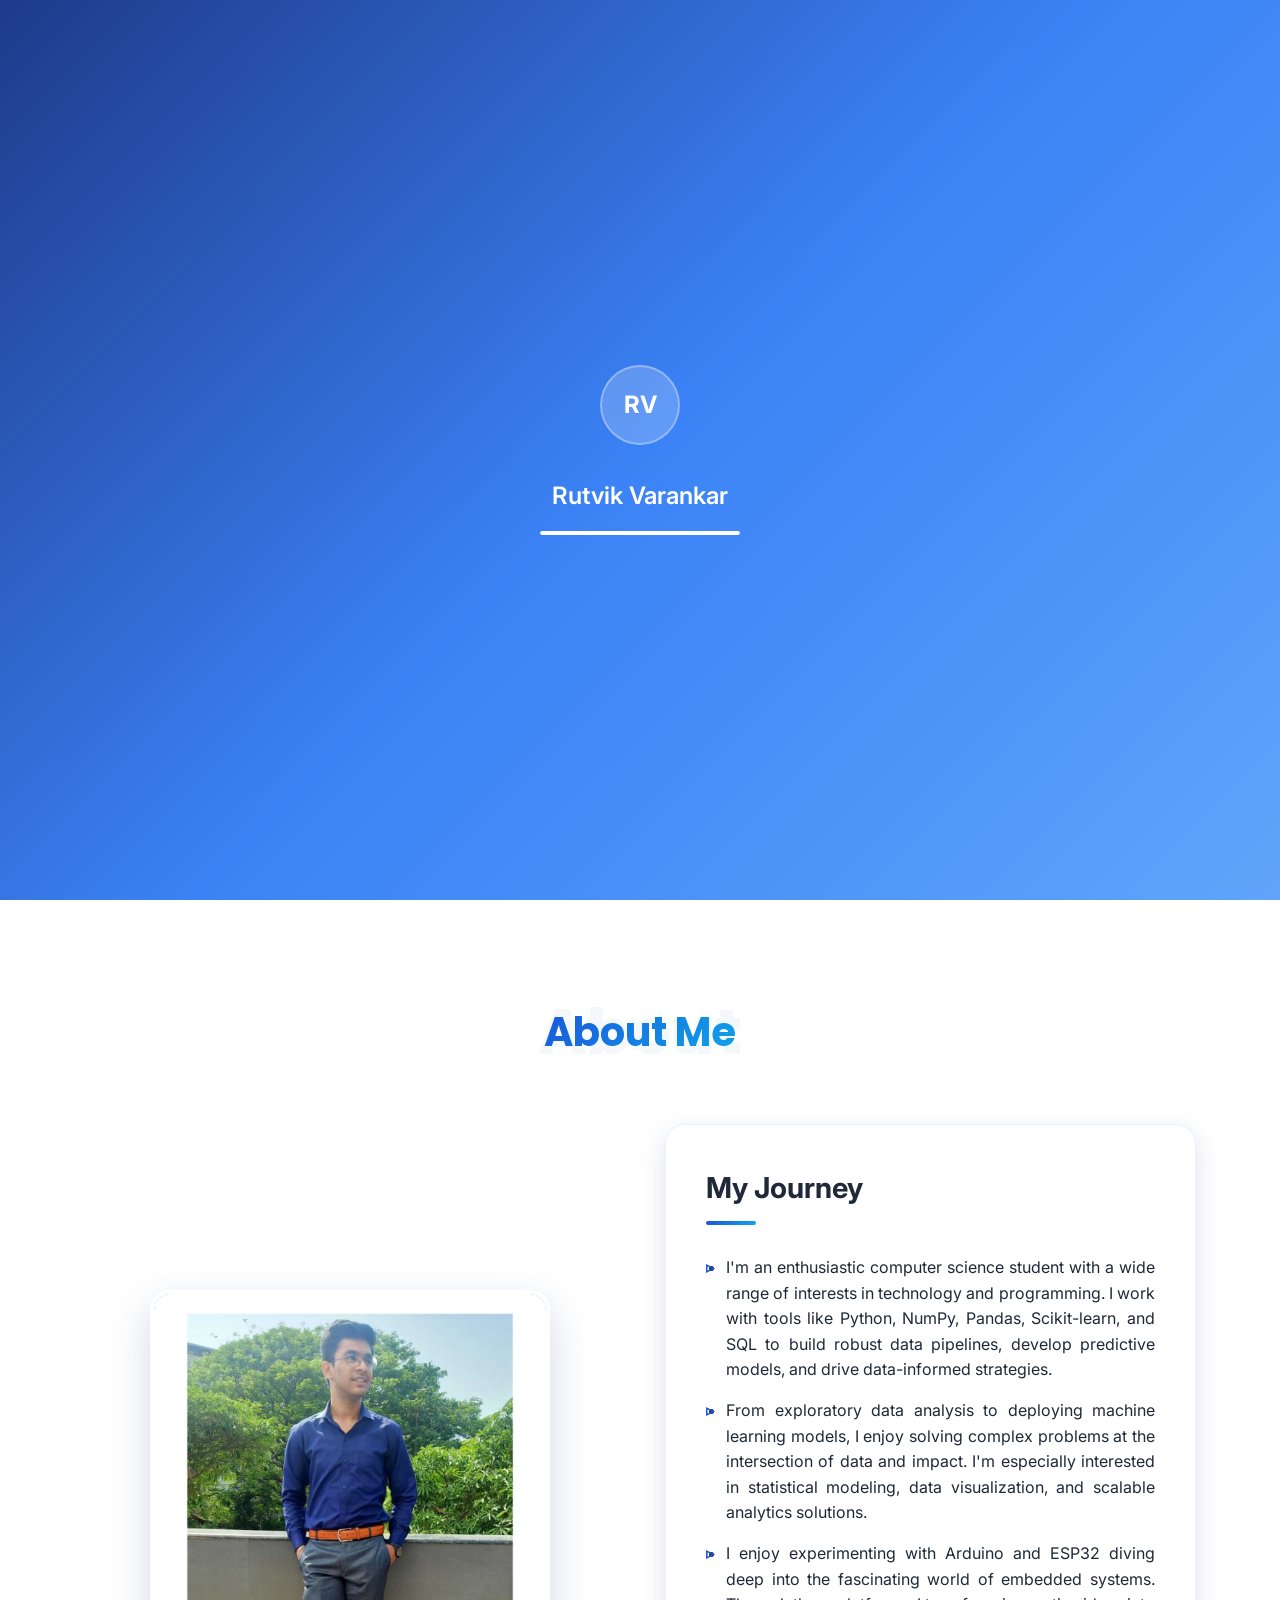
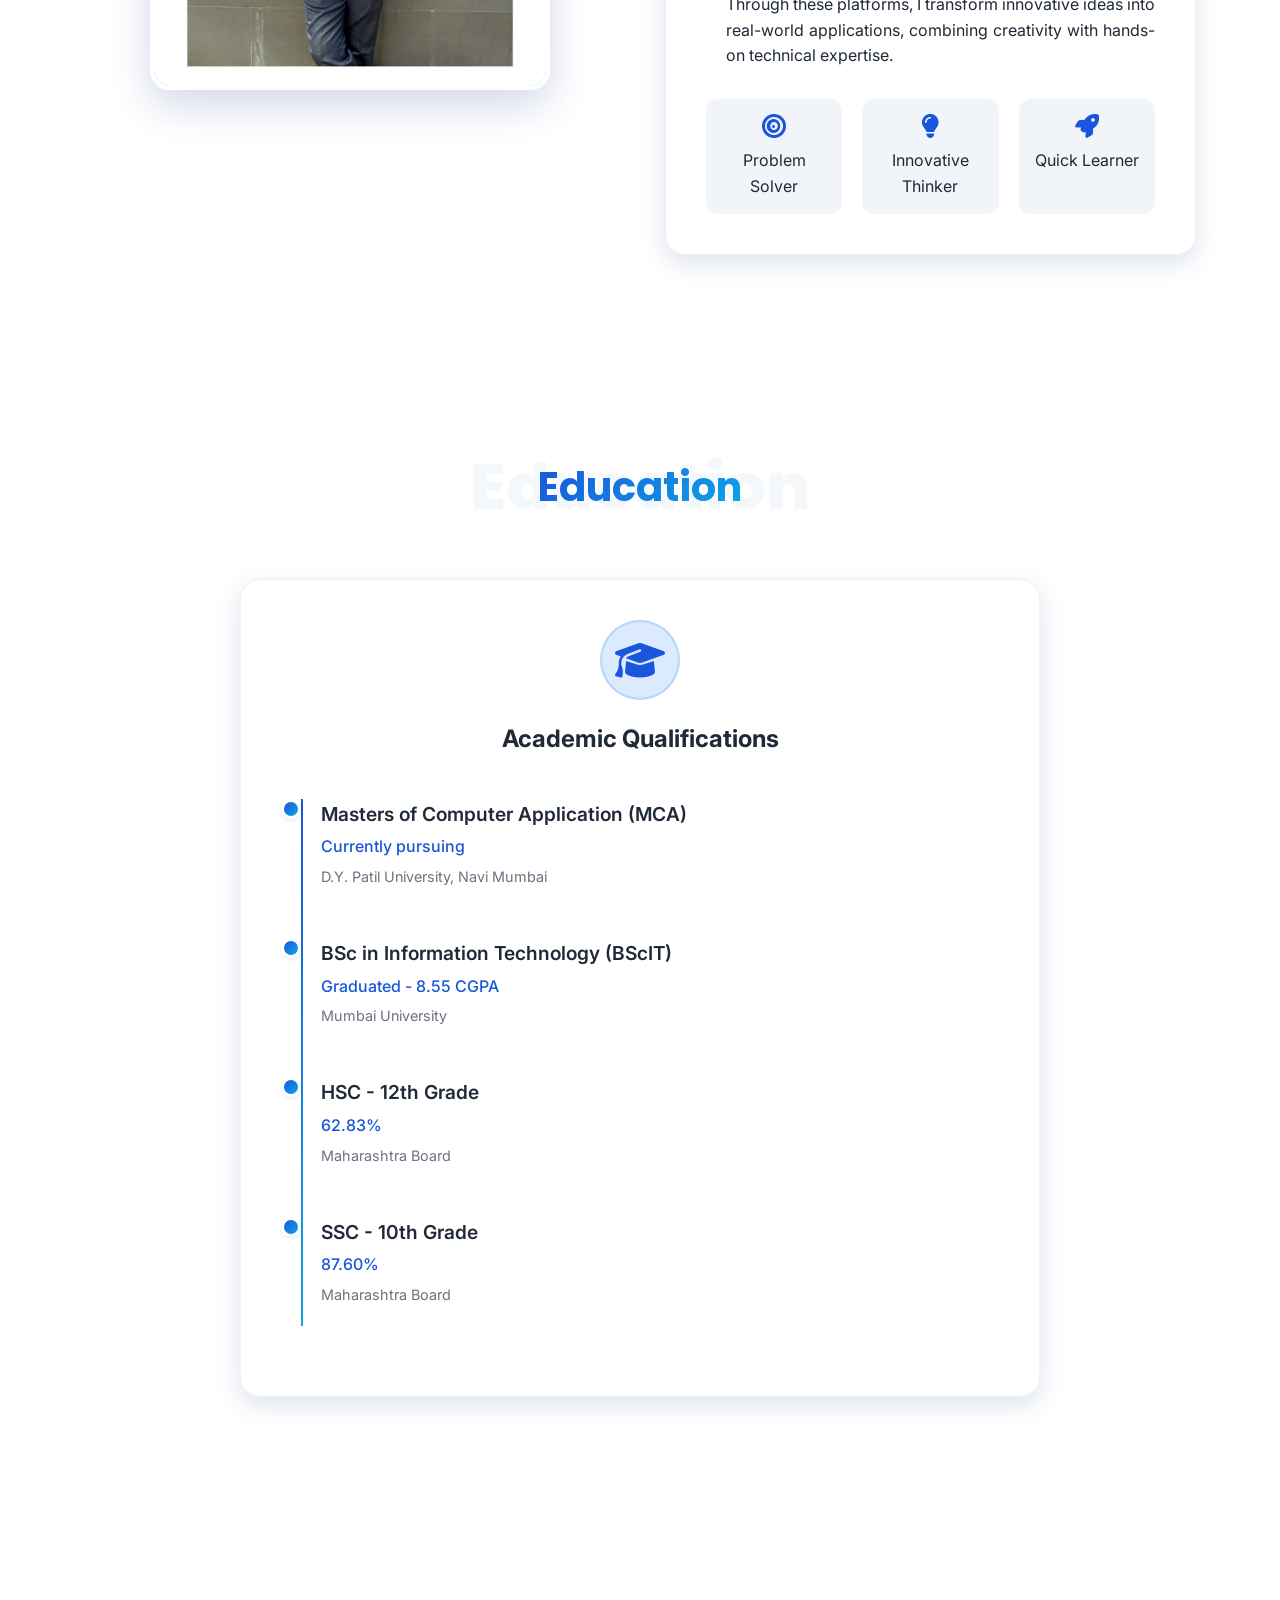
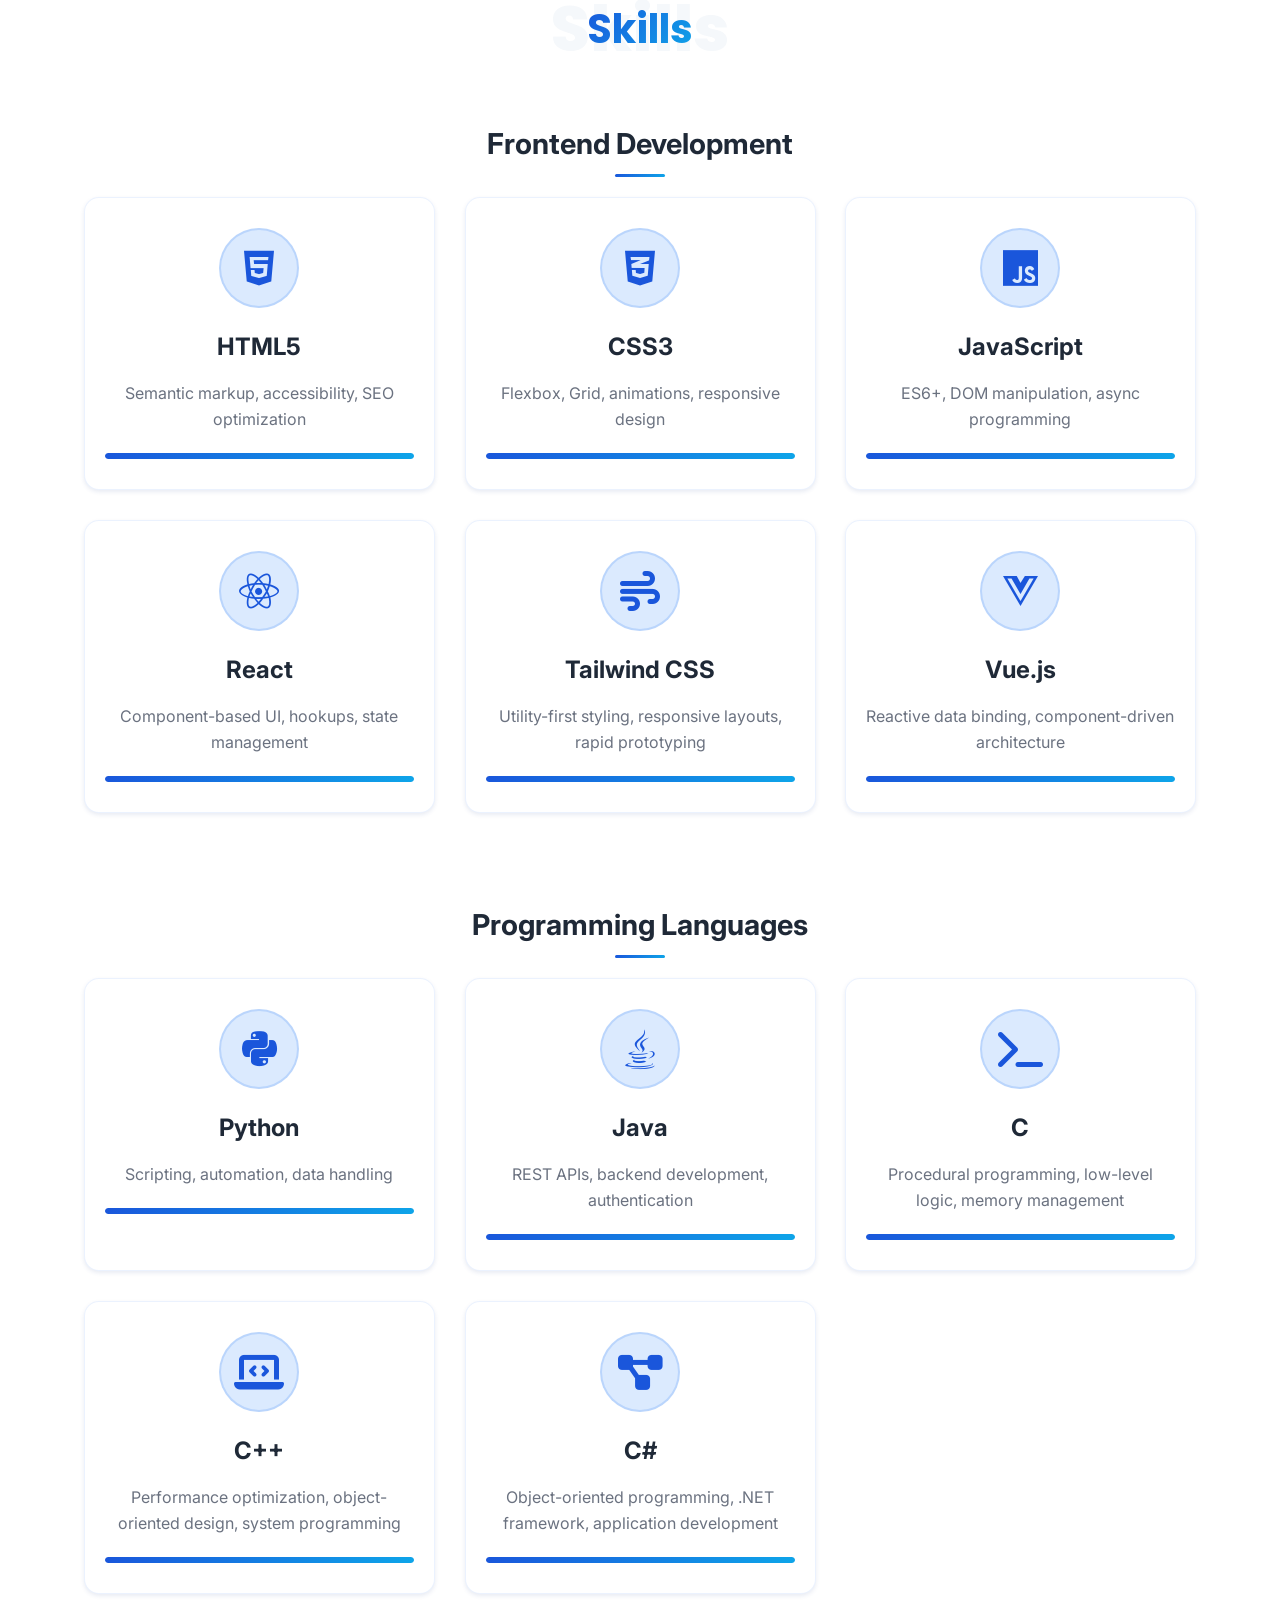
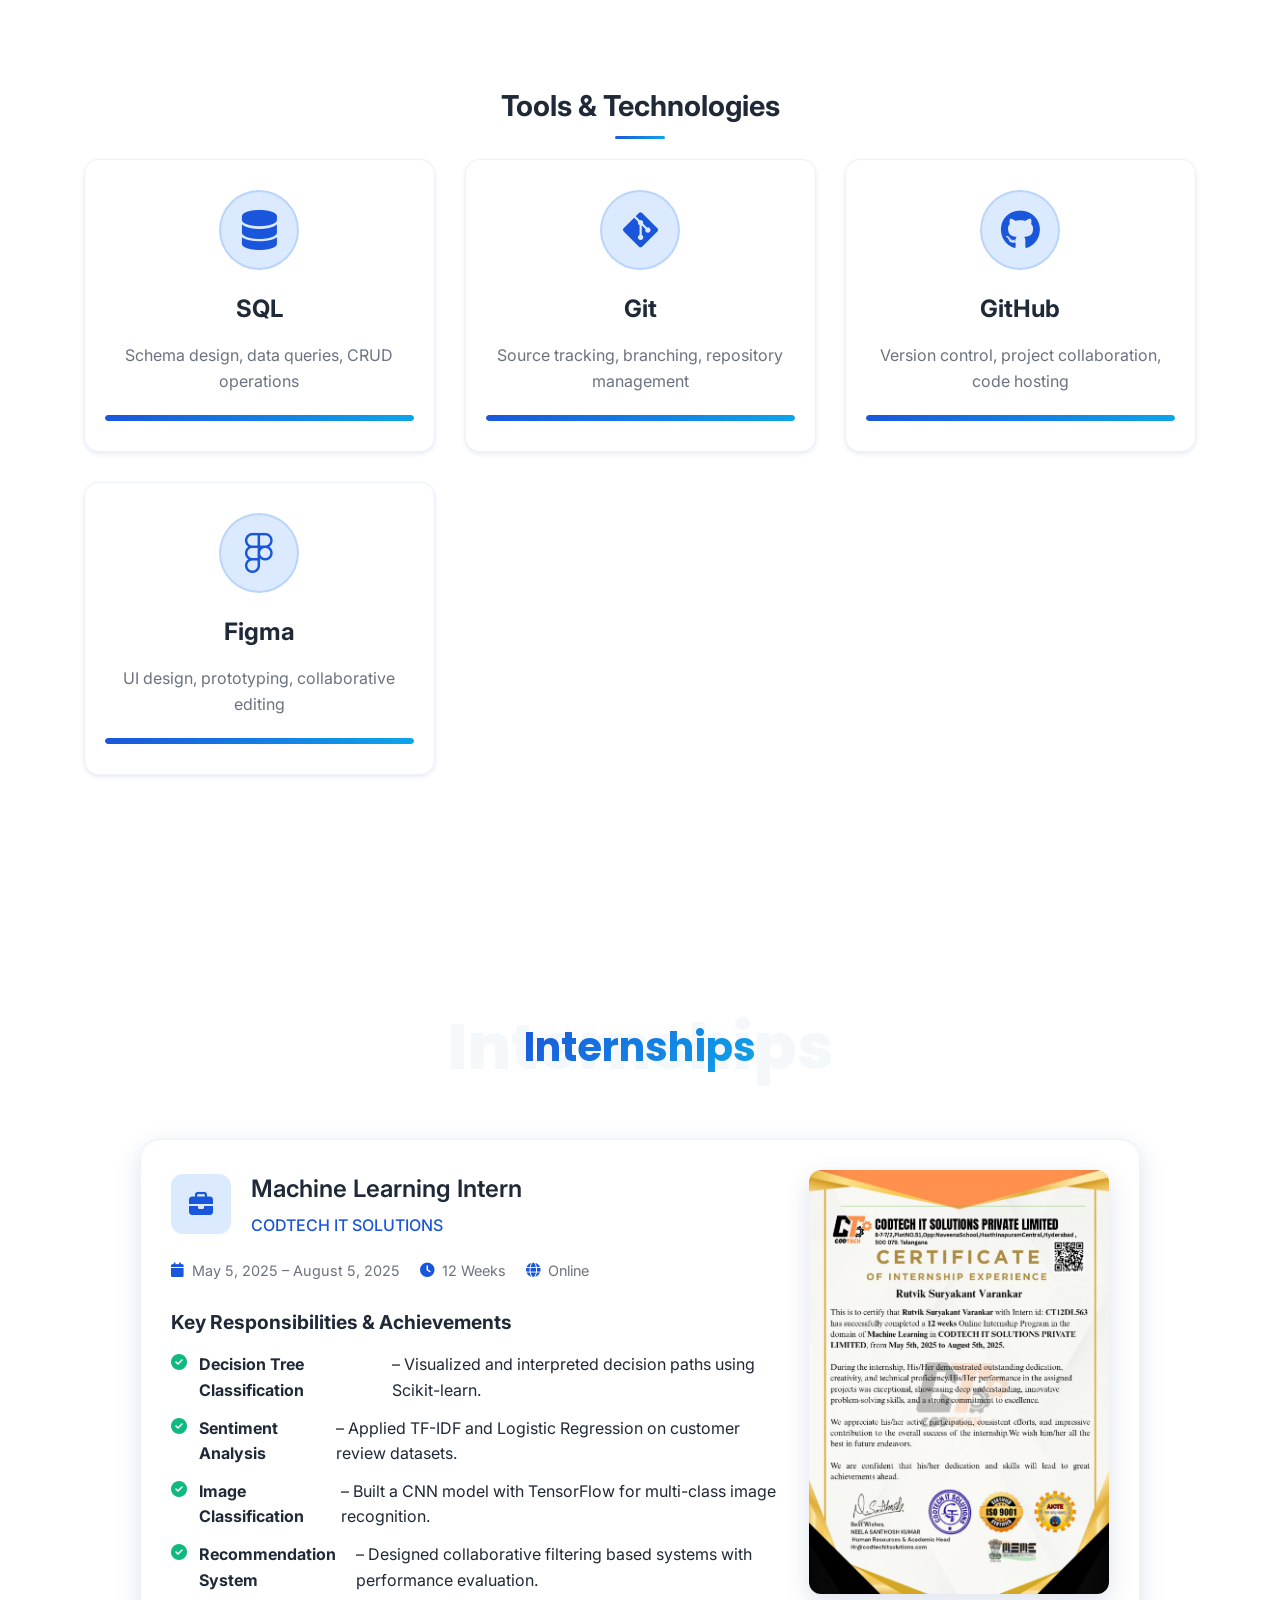
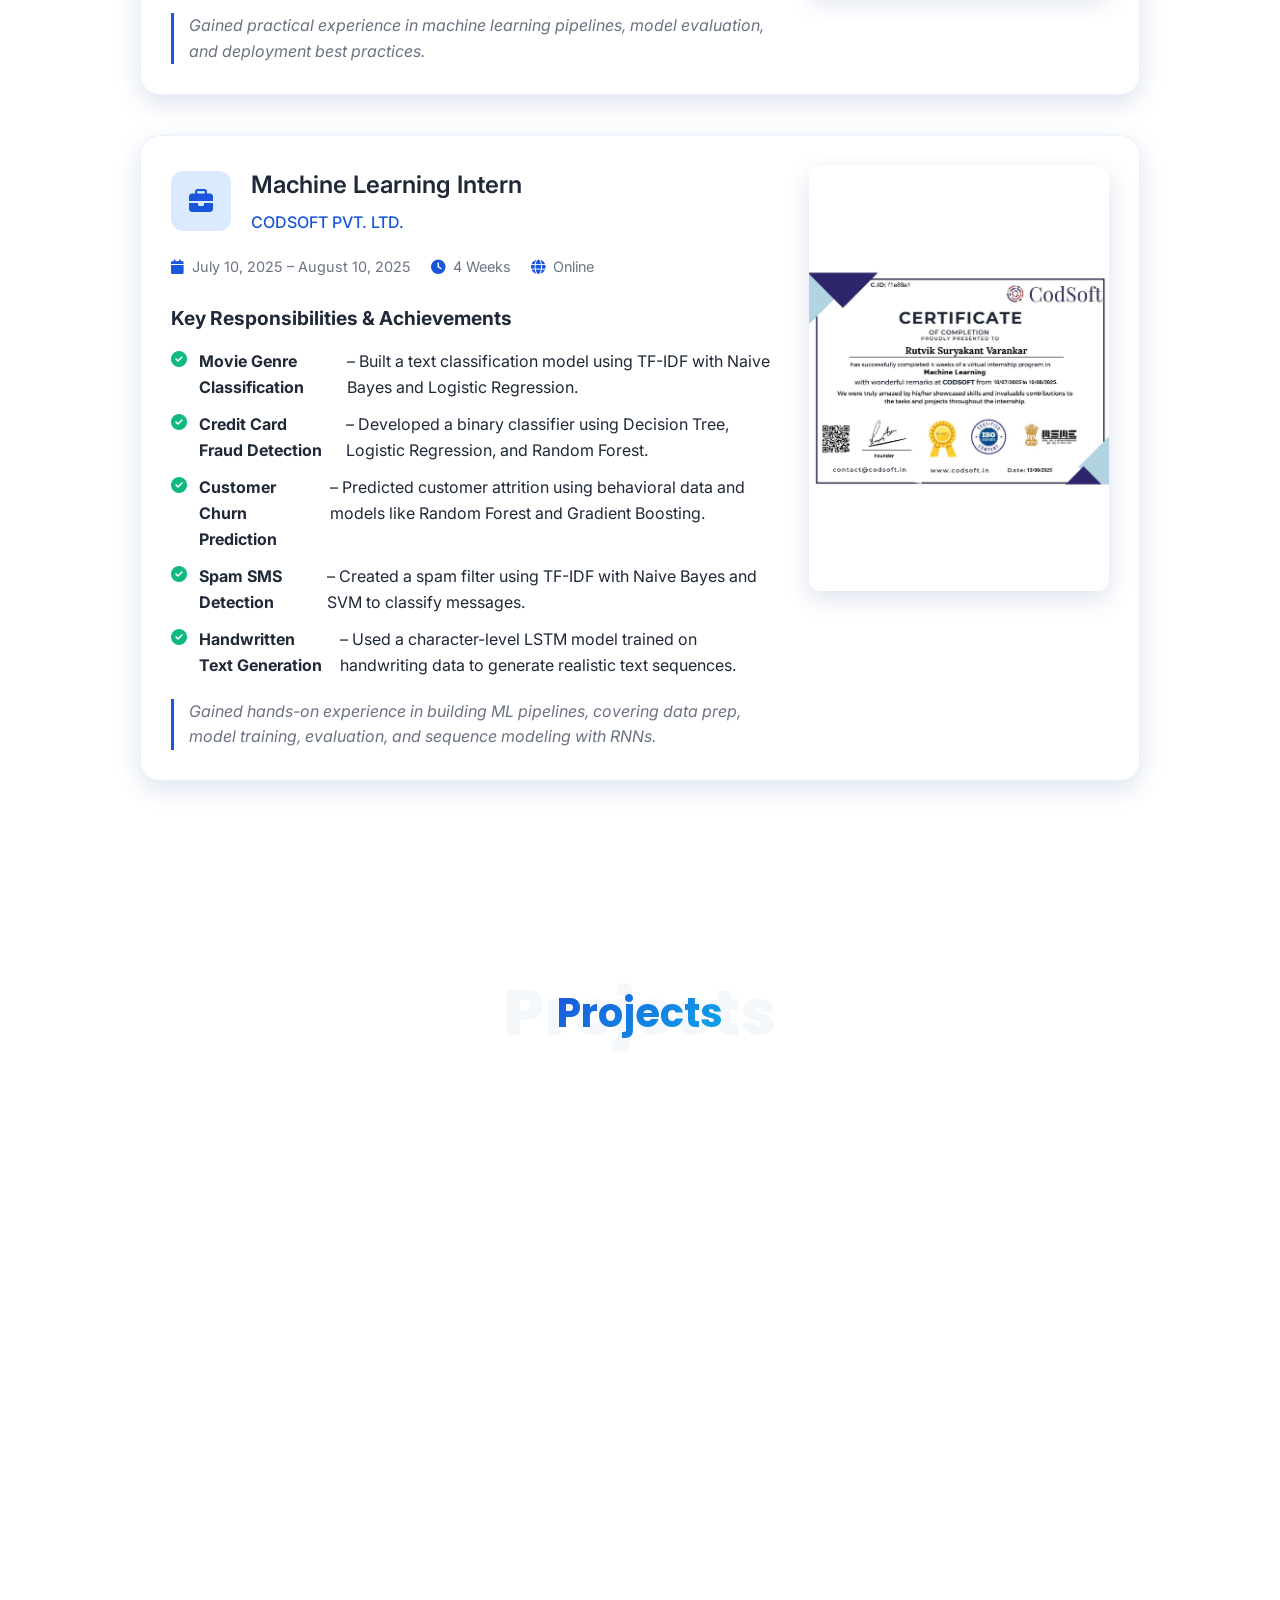
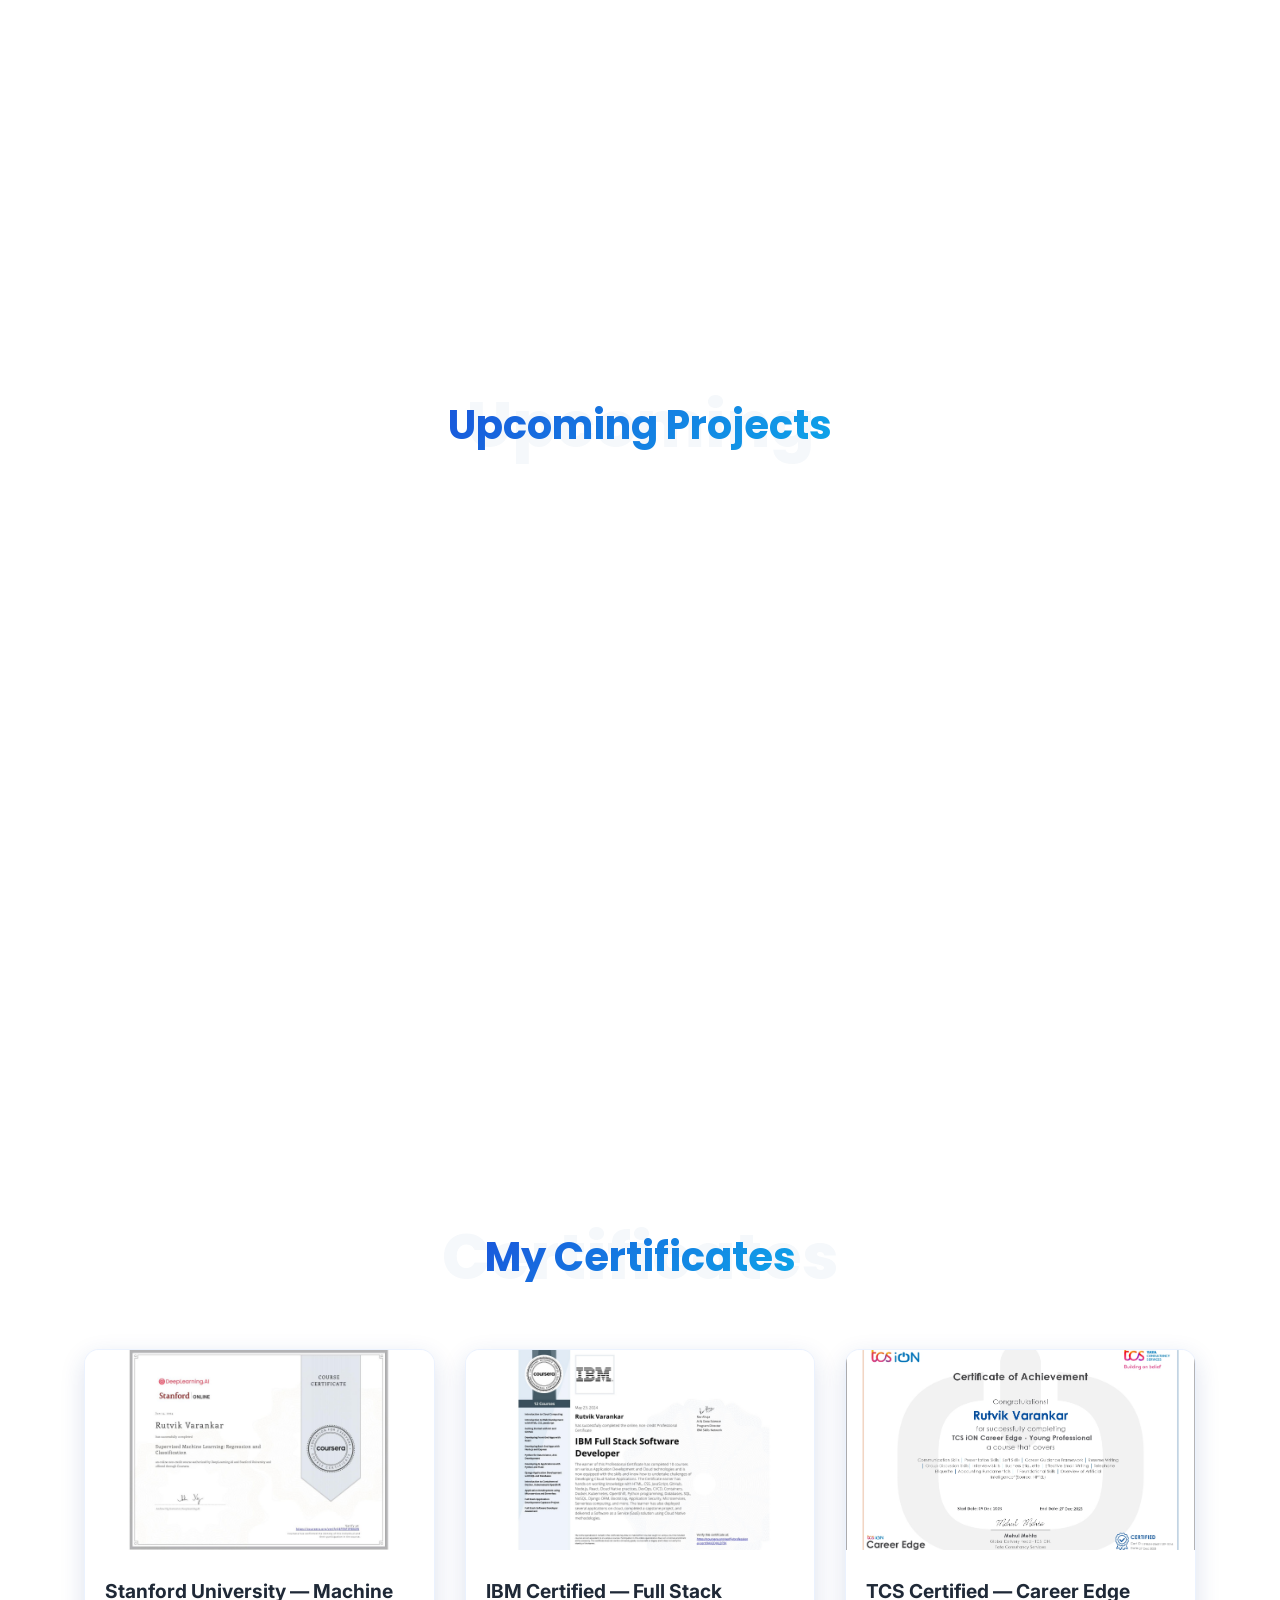
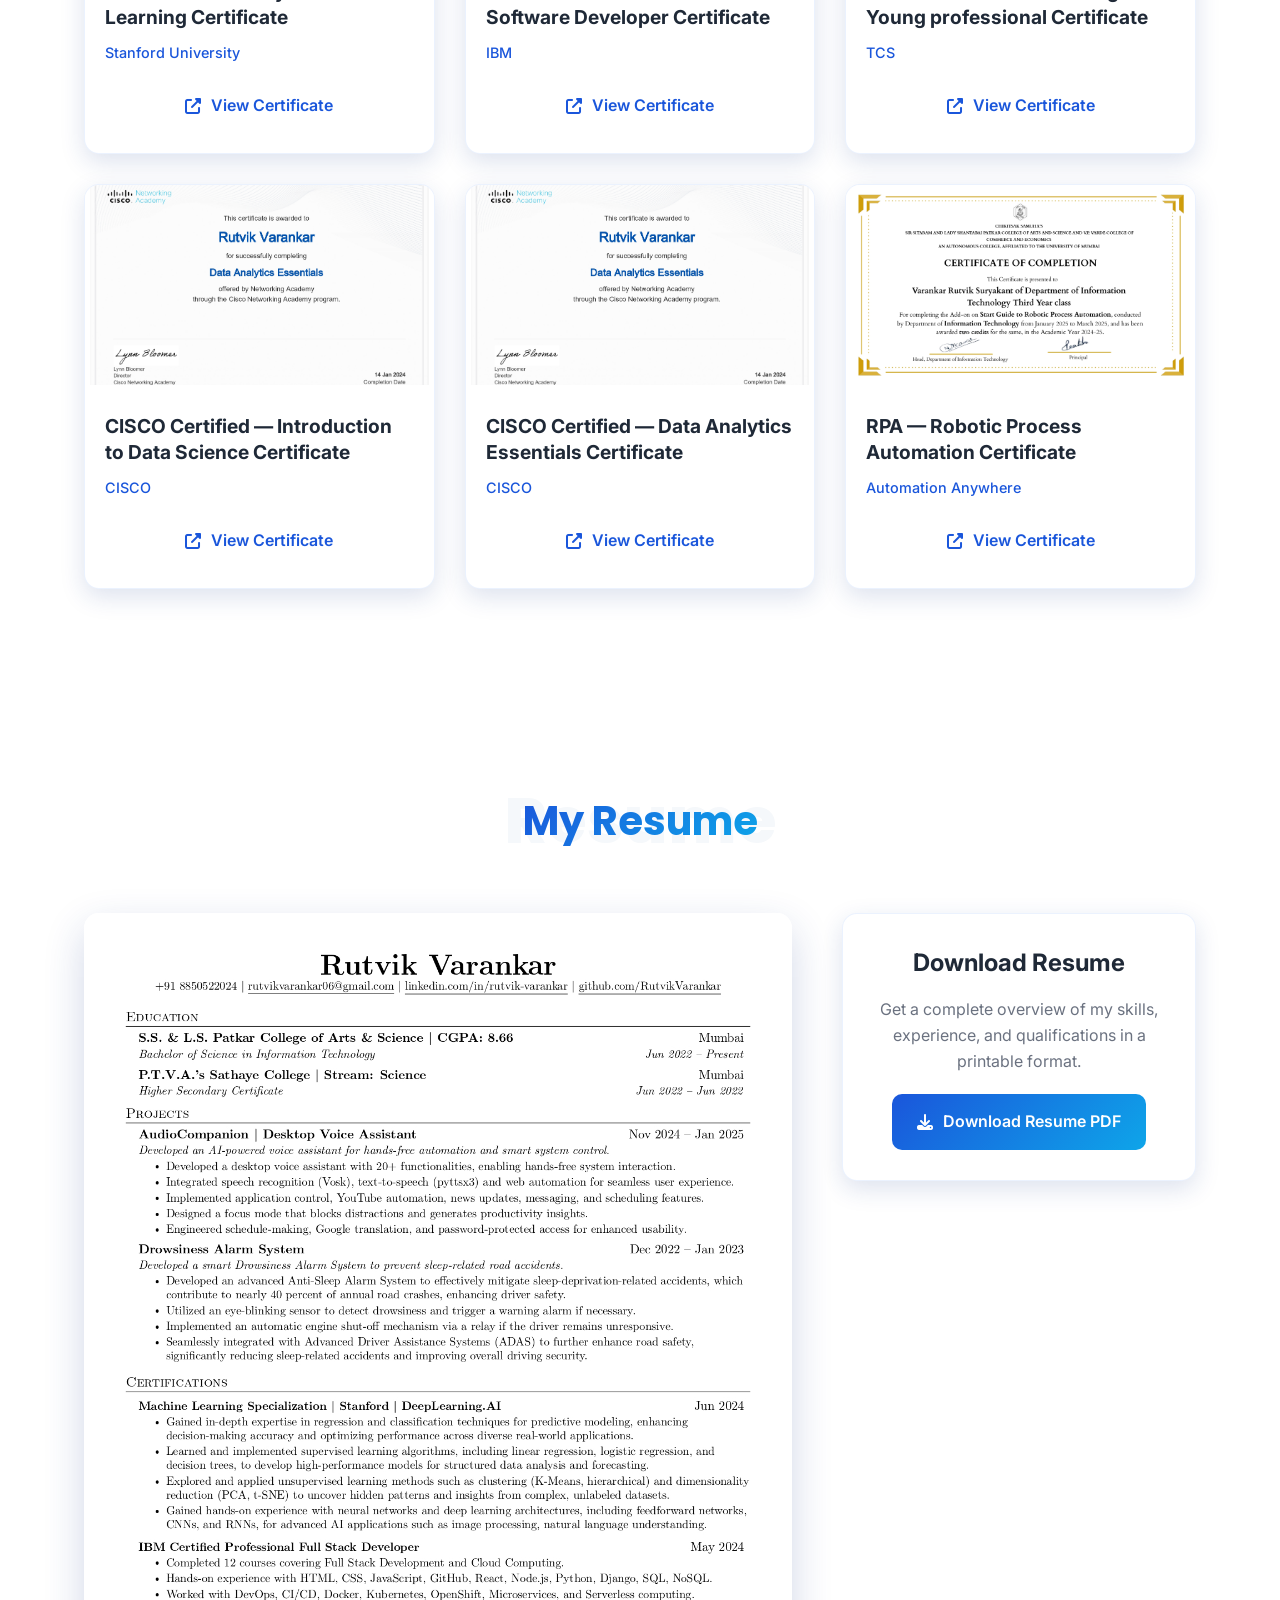
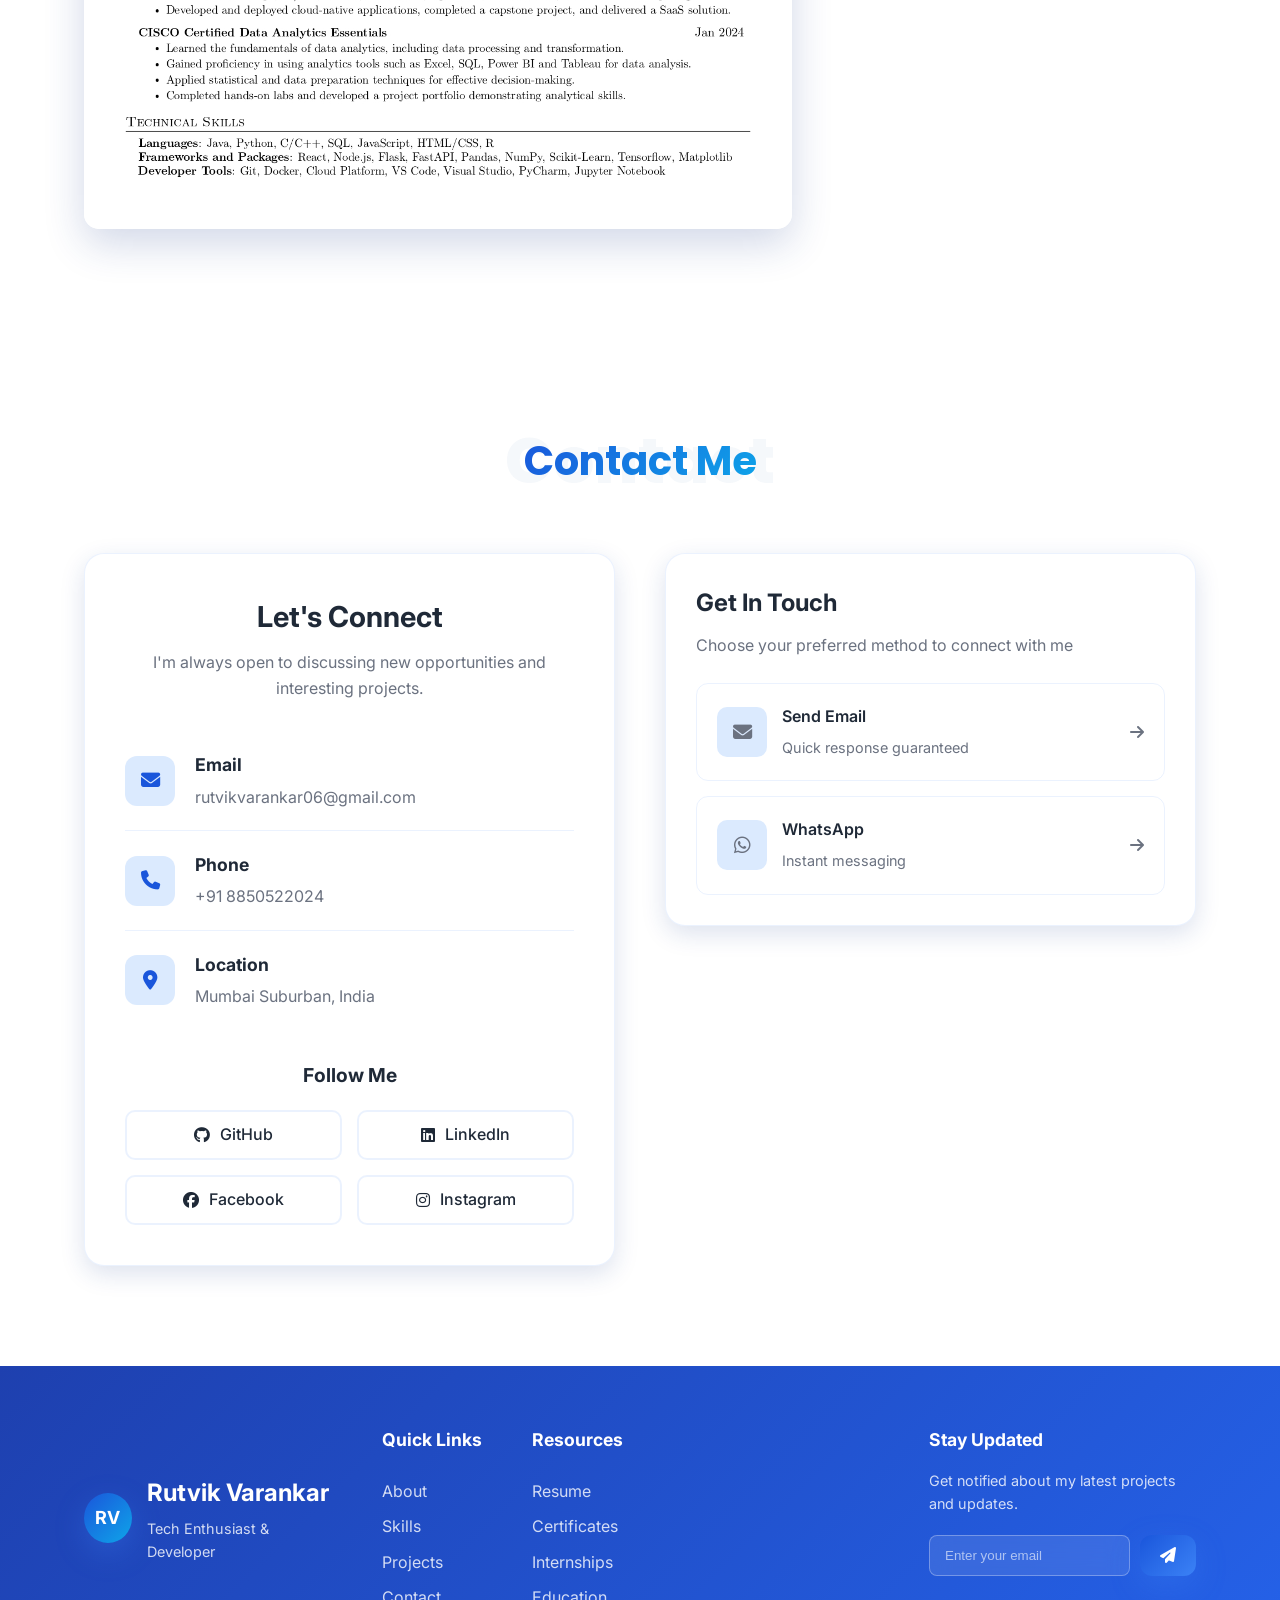
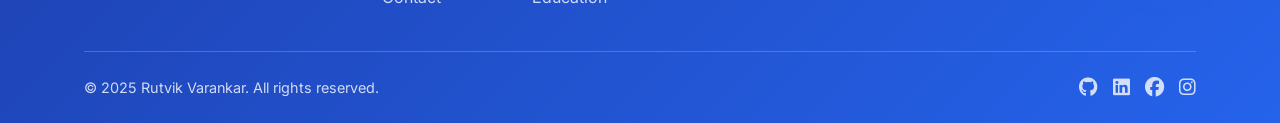
==== commit 24283c30: "complete new design" ====
--- a/index.html
+++ b/index.html
@@ -5,16 +5,45 @@
     <meta charset="UTF-8">
     <meta name="viewport" content="width=device-width, initial-scale=1.0">
     <title>Rutvik Varankar | Portfolio</title>
+    <meta name="description" content="Portfolio of Rutvik Varankar. Projects, skills, and contact information." />
+    <meta name="keywords" content="Rutvik Varankar, Portfolio, Machine Learning, Data Science, Full Stack Developer" />
+    <meta name="author" content="Rutvik Varankar" />
+    <link rel="canonical" href="https://rutvikvarankar.netlify.app/" />
     <link rel="stylesheet" href="https://cdnjs.cloudflare.com/ajax/libs/font-awesome/6.0.0-beta3/css/all.min.css">
     <link rel="preconnect" href="https://fonts.googleapis.com">
     <link rel="preconnect" href="https://fonts.gstatic.com" crossorigin>
     <link
-        href="https://fonts.googleapis.com/css2?family=Poppins:wght@300;400;500;600;700&family=Inter:wght@300;400;500;600&display=swap"
+        href="https://fonts.googleapis.com/css2?family=Poppins:wght@300;400;500;600;700;800&family=Inter:wght@300;400;500;600;700&display=swap"
         rel="stylesheet">
     <link rel="stylesheet" href="Styles/port.css">
+    <link
+        rel="stylesheet"
+        href="https://cdnjs.cloudflare.com/ajax/libs/font-awesome/6.5.0/css/all.min.css"
+        integrity="sha512-DTOQO9RWCH3ppGqcWaEA1B1t8nVKKb1pZ9YbV+f+Y1T9C1sSlPZt5YvJ5qVj1xkI1PZsM2xYhm7k1y5A+4l5cA=="
+        crossorigin="anonymous"
+        referrerpolicy="no-referrer"
+    />
 </head>
 
 <body>
+    <!-- Loading Screen -->
+    <div class="loading-screen" id="loadingScreen">
+        <div class="loading-content">
+            <div class="loading-logo">
+                <div class="loading-circle">RV</div>
+            </div>
+            <div class="loading-text">
+                <h3>Rutvik Varankar</h3>
+                <div class="loading-bar">
+                    <div class="loading-progress"></div>
+                </div>
+            </div>
+        </div>
+    </div>
+
+    <!-- Scroll Progress -->
+    <div class="scroll-progress" id="scrollProgress"></div>
+
     <!-- Header Section -->
     <header id="header">
         <div class="container">
@@ -28,7 +57,7 @@
                 </div>
             </div>
 
-            <!-- Hamburger Menu - ALWAYS VISIBLE -->
+            <!-- Hamburger Menu -->
             <button class="hamburger" id="hamburger" aria-label="Toggle navigation menu">
                 <span></span>
                 <span></span>
@@ -38,6 +67,12 @@
 
         <!-- Mobile Navigation Menu -->
         <nav class="mobile-nav" id="mobileNav">
+            <div class="nav-header">
+                <div class="nav-logo">
+                    <div class="circle">RV</div>
+                    <span>Rutvik Varankar</span>
+                </div>
+            </div>
             <ul>
                 <li><a href="#about"><i class="fas fa-user"></i> About</a></li>
                 <li><a href="#Education"><i class="fas fa-graduation-cap"></i> Education</a></li>
@@ -63,55 +98,121 @@
                 <div class="shape shape-2"></div>
                 <div class="shape shape-3"></div>
                 <div class="shape shape-4"></div>
-            </div>
+                <div class="shape shape-5"></div>
+                <div class="shape shape-6"></div>
+            </div>
+            <div class="hero-particles" id="heroParticles"></div>
         </div>
         <div class="container">
             <div class="hero-content">
                 <div class="hero-text">
                     <h2>Hello, I'm <span class="name"><span class="highlight">Rutvik Varankar</span></span></h2>
-                    <p><b>Student at D.Y. Patil Deemend to be a University Navi Mumbai, School of Humanity and
-                            Sciences</b></p>
-                    <p class="hero-subtitle">Passionate about Machine Learning, Data Science & Full Stack Development
-                    </p>
+                    <div class="typing-container">
+                        <p class="hero-subtitle">Passionate about <span class="typed-text" id="typedText"></span><span class="cursor">|</span></p>
+                    </div>
+                    <p><b>Student at D.Y. Patil Deemend to be a University Navi Mumbai, School of Humanity and Sciences</b></p>
                     <div class="hero-buttons">
-                        <a href="#contact" class="btn">Get In Touch</a>
-                        <a href="#project" class="btn" style="background: transparent; border: 2px solid white;">View My
-                            Work</a>
+                        <a href="#contact" class="btn btn-primary">
+                            <span class="btn-text">Get In Touch</span>
+                            <div class="btn-hover"></div>
+                        </a>
+                        <a href="#project" class="btn btn-secondary">
+                            <span class="btn-text">View My Work</span>
+                            <div class="btn-hover"></div>
+                        </a>
+                    </div>
+                    <div class="hero-stats">
+                        <div class="stat">
+                            <span class="stat-number" data-count="10">03</span>
+                            <span class="stat-label">Projects</span>
+                        </div>
+                        <div class="stat">
+                            <span class="stat-number" data-count="2">02</span>
+                            <span class="stat-label">Internships</span>
+                        </div>
+                        <div class="stat">
+                            <span class="stat-number" data-count="6">06</span>
+                            <span class="stat-label">Certificates</span>
+                        </div>
                     </div>
                 </div>
                 <div class="hero-image">
                     <div class="image-container">
+                        <div class="image-glow"></div>
                         <img src="assets/self.jpg" alt="Rutvik Varankar" class="profile-img">
-                    </div>
-                </div>
-            </div>
+                        <div class="image-overlay">
+                            <div class="overlay-content">
+                                <i class="fas fa-expand-alt"></i>
+                                <span>View Profile</span>
+                            </div>
+                        </div>
+                    </div>
+                    <div class="floating-elements">
+                        <div class="floating-element element-1">
+                            <i class="fab fa-python"></i>
+                        </div>
+                        <div class="floating-element element-2">
+                            <i class="fas fa-robot"></i>
+                        </div>
+                        <div class="floating-element element-3">
+                            <i class="fas fa-database"></i>
+                        </div>
+                    </div>
+                </div>
+            </div>
+        </div>
+        <div class="scroll-indicator">
+            <div class="scroll-arrow"></div>
+            <span>Scroll Down</span>
         </div>
     </section>
 
     <!-- About Section -->
     <section id="about" class="section">
         <div class="container">
-            <h2 class="section-title">About Me</h2>
+            <h2 class="section-title">
+                <span class="title-text">About Me</span>
+                <span class="title-bg">About</span>
+            </h2>
             <div class="about-content">
                 <div class="about-img">
                     <div class="image-frame">
+                        <div class="frame-decoration"></div>
                         <img src="assets/self1.jpg" alt="Profile" class="profile-image">
                     </div>
                 </div>
                 <div class="about-container">
                     <div class="about-cards">
-                        <ul>
-                            <li>I'm an enthusiastic computer science student with a wide range of interests in
-                                technology and programming. I work with tools like Python, NumPy, Pandas, Scikit-learn,
-                                and SQL to build robust data pipelines, develop predictive models, and drive
-                                data-informed strategies.</li><br>
-                            <li>From exploratory data analysis to deploying machine learning models, I enjoy solving
-                                complex problems at the intersection of data and impact. I'm especially interested in
-                                statistical modeling, data visualization, and scalable analytics solutions.</li><br>
-                            <li>I enjoy experimenting with Arduino and ESP32 diving deep into the fascinating world of
-                                embedded systems. Through these platforms, I transform innovative ideas into real-world
-                                applications, combining creativity with hands-on technical expertise.</li><br>
-                        </ul>
+                <div class="card-header">
+                    <h3>My Journey</h3>
+                    <div class="header-line"></div>
+                </div>
+                <div class="about-content-text">
+                    <ul>
+                        <li>I'm an enthusiastic computer science student with a wide range of interests in
+                            technology and programming. I work with tools like Python, NumPy, Pandas, Scikit-learn,
+                            and SQL to build robust data pipelines, develop predictive models, and drive
+                            data-informed strategies.</li>
+                        <li>From exploratory data analysis to deploying machine learning models, I enjoy solving
+                            complex problems at the intersection of data and impact. I'm especially interested in
+                            statistical modeling, data visualization, and scalable analytics solutions.</li>
+                        <li>I enjoy experimenting with Arduino and ESP32 diving deep into the fascinating world of
+                            embedded systems. Through these platforms, I transform innovative ideas into real-world
+                            applications, combining creativity with hands-on technical expertise.</li>
+                    </ul>
+                </div>
+                <div class="about-features">
+                    <div class="feature">
+                        <i class="fas fa-bullseye"></i>
+                        <span>Problem Solver</span>
+                    </div>
+                    <div class="feature">
+                        <i class="fas fa-lightbulb"></i>
+                        <span>Innovative Thinker</span>
+                    </div>
+                    <div class="feature">
+                        <i class="fas fa-rocket"></i>
+                        <span>Quick Learner</span>
                     </div>
                 </div>
             </div>
@@ -121,21 +222,52 @@
     <!-- Education Section -->
     <section id="Education" class="section">
         <div class="container">
-            <h2 class="section-title">Education</h2>
+            <h2 class="section-title">
+                <span class="title-text">Education</span>
+                <span class="title-bg">Education</span>
+            </h2>
             <div class="education-container">
                 <div class="education-cards">
-                    <div class="education-icon">
-                        <i class="fas fa-graduation-cap"></i>
-                    </div>
-                    <h3>Qualification</h3>
-                    <ul>
-                        <li>Currently pursuing: Masters of Computer Application (MCA)<br><b>From D.Y. Patil University,
-                                Navi Mumbai</b></li><br>
-                        <li>Graduation: BSc in Information Technology (BScIT) : 8.55 CGPA<br><b>From Mumbai
-                                University</b></li><br>
-                        <li>HSC : 62.83 Percentage<br><b>Maharashtra Board</b></li><br>
-                        <li>SSC : 87.60 Percentage<br><b>Maharashtra Board</b></li>
-                    </ul>
+                    <div class="education-header">
+                        <div class="education-icon">
+                            <i class="fas fa-graduation-cap"></i>
+                        </div>
+                        <h3>Academic Qualifications</h3>
+                    </div>
+                    <div class="education-timeline">
+                        <div class="timeline-item">
+                            <div class="timeline-dot"></div>
+                            <div class="timeline-content">
+                                <h4>Masters of Computer Application (MCA)</h4>
+                                <p class="timeline-date">Currently pursuing</p>
+                                <p class="timeline-location">D.Y. Patil University, Navi Mumbai</p>
+                            </div>
+                        </div>
+                        <div class="timeline-item">
+                            <div class="timeline-dot"></div>
+                            <div class="timeline-content">
+                                <h4>BSc in Information Technology (BScIT)</h4>
+                                <p class="timeline-date">Graduated - 8.55 CGPA</p>
+                                <p class="timeline-location">Mumbai University</p>
+                            </div>
+                        </div>
+                        <div class="timeline-item">
+                            <div class="timeline-dot"></div>
+                            <div class="timeline-content">
+                                <h4>HSC - 12th Grade</h4>
+                                <p class="timeline-date">62.83%</p>
+                                <p class="timeline-location">Maharashtra Board</p>
+                            </div>
+                        </div>
+                        <div class="timeline-item">
+                            <div class="timeline-dot"></div>
+                            <div class="timeline-content">
+                                <h4>SSC - 10th Grade</h4>
+                                <p class="timeline-date">87.60%</p>
+                                <p class="timeline-location">Maharashtra Board</p>
+                            </div>
+                        </div>
+                    </div>
                 </div>
             </div>
         </div>
@@ -144,91 +276,177 @@
     <!-- Skills Section -->
     <section id="skills" class="section">
         <div class="container">
-            <h2 class="section-title">Skills</h2>
+            <h2 class="section-title">
+                <span class="title-text">Skills</span>
+                <span class="title-bg">Skills</span>
+            </h2>
             <div class="skills-container">
-                <div class="skill">
-                    <div class="skill-icon">
-                        <i class="fab fa-html5"></i>
-                    </div>
-                    <h3>HTML5</h3>
-                    <p>Semantic markup, accessibility, SEO optimization</p>
-                </div>
-                <div class="skill">
-                    <div class="skill-icon">
-                        <i class="fab fa-css3-alt"></i>
-                    </div>
-                    <h3>CSS3</h3>
-                    <p>Flexbox, Grid, animations, responsive design</p>
-                </div>
-                <div class="skill">
-                    <div class="skill-icon">
-                        <i class="fab fa-js"></i>
-                    </div>
-                    <h3>JavaScript</h3>
-                    <p>ES6+, DOM manipulation, async programming</p>
-                </div>
-                <div class="skill">
-                    <div class="skill-icon">
-                        <i class="fab fa-python"></i>
-                    </div>
-                    <h3>Python</h3>
-                    <p>Scripting, automation, data handling</p>
-                </div>
-                <div class="skill">
-                    <div class="skill-icon">
-                        <i class="fab fa-java"></i>
-                    </div>
-                    <h3>Java</h3>
-                    <p>REST APIs, backend development, authentication</p>
-                </div>
-                <div class="skill">
-                    <div class="skill-icon">
-                        <i class="fas fa-database"></i>
-                    </div>
-                    <h3>SQL</h3>
-                    <p>Schema design, data queries, CRUD operations</p>
-                </div>
-                <div class="skill">
-                    <div class="skill-icon">
-                        <i class="fas fa-terminal"></i>
-                    </div>
-                    <h3>C</h3>
-                    <p>Procedural programming, low-level logic, memory management</p>
-                </div>
-                <div class="skill">
-                    <div class="skill-icon">
-                        <i class="fas fa-laptop-code"></i>
-                    </div>
-                    <h3>C++</h3>
-                    <p>Performance optimization, object-oriented design, system programming</p>
-                </div>
-                <div class="skill">
-                    <div class="skill-icon">
-                        <i class="fas fa-project-diagram"></i>
-                    </div>
-                    <h3>C#</h3>
-                    <p>Object-oriented programming, .NET framework, application development</p>
-                </div>
-                <div class="skill">
-                    <div class="skill-icon">
-                        <i class="fab fa-git-alt"></i>
-                    </div>
-                    <h3>Git</h3>
-                    <p>Source tracking, branching, repository management</p>
-                </div>
-                <div class="skill">
-                    <div class="skill-icon">
-                        <i class="fab fa-github"></i>
-                    </div>
-                    <h3>GitHub</h3>
-                    <p>Version control, project collaboration, code hosting</p>
-                </div>
-                <div class="skill">
-                    <div class="skill-icon">
-                        <i class="fab fa-figma"></i>
-                    </div>
-                    <h3>Figma</h3>
-                    <p>UI design, prototyping, collaborative editing</p>
+                <div class="skill-category">
+                    <h3 class="category-title">Frontend Development</h3>
+                    <div class="skills-grid">
+                        <div class="skill">
+                            <div class="skill-icon">
+                                <i class="fab fa-html5"></i>
+                            </div>
+                            <h3>HTML5</h3>
+                            <p>Semantic markup, accessibility, SEO optimization</p>
+                            <div class="skill-bar">
+                                <div class="skill-progress" data-width="95"></div>
+                            </div>
+                        </div>
+                        <div class="skill">
+                            <div class="skill-icon">
+                                <i class="fab fa-css3-alt"></i>
+                            </div>
+                            <h3>CSS3</h3>
+                            <p>Flexbox, Grid, animations, responsive design</p>
+                            <div class="skill-bar">
+                                <div class="skill-progress" data-width="90"></div>
+                            </div>
+                        </div>
+                        <div class="skill">
+                            <div class="skill-icon">
+                                <i class="fab fa-js"></i>
+                            </div>
+                            <h3>JavaScript</h3>
+                            <p>ES6+, DOM manipulation, async programming</p>
+                            <div class="skill-bar">
+                                <div class="skill-progress" data-width="85"></div>
+                            </div>
+                        </div>
+                        <div class="skill">
+                            <div class="skill-icon">
+                                <i class="fab fa-react"></i>
+                            </div>
+                            <h3>React</h3>
+                            <p>Component-based UI, hookups, state management</p>
+                            <div class="skill-bar">
+                                <div class="skill-progress" data-width="95"></div>
+                            </div>
+                        </div>
+                        <div class="skill">
+                        <div class="skill-icon">
+                            <i class="fas fa-wind"></i>
+                        </div>
+                        <h3>Tailwind CSS</h3>
+                        <p>Utility-first styling, responsive layouts, rapid prototyping</p>
+                        <div class="skill-bar">
+                            <div class="skill-progress" data-width="80"></div>
+                        </div>
+                        </div>
+                        <div class="skill">
+                            <div class="skill-icon">
+                                <i class="fab fa-vuejs"></i>
+                            </div>
+                            <h3>Vue.js</h3>
+                            <p>Reactive data binding, component-driven architecture</p>
+                            <div class="skill-bar">
+                                <div class="skill-progress" data-width="95"></div>
+                            </div>
+                        </div>
+                    </div>
+                </div>
+
+                <div class="skill-category">
+                    <h3 class="category-title">Programming Languages</h3>
+                    <div class="skills-grid">
+                        <div class="skill">
+                            <div class="skill-icon">
+                                <i class="fab fa-python"></i>
+                            </div>
+                            <h3>Python</h3>
+                            <p>Scripting, automation, data handling</p>
+                            <div class="skill-bar">
+                                <div class="skill-progress" data-width="88"></div>
+                            </div>
+                        </div>
+                        <div class="skill">
+                            <div class="skill-icon">
+                                <i class="fab fa-java"></i>
+                            </div>
+                            <h3>Java</h3>
+                            <p>REST APIs, backend development, authentication</p>
+                            <div class="skill-bar">
+                                <div class="skill-progress" data-width="82"></div>
+                            </div>
+                        </div>
+                        <div class="skill">
+                            <div class="skill-icon">
+                                <i class="fas fa-terminal"></i>
+                            </div>
+                            <h3>C</h3>
+                            <p>Procedural programming, low-level logic, memory management</p>
+                            <div class="skill-bar">
+                                <div class="skill-progress" data-width="80"></div>
+                            </div>
+                        </div>
+                        <div class="skill">
+                            <div class="skill-icon">
+                                <i class="fas fa-laptop-code"></i>
+                            </div>
+                            <h3>C++</h3>
+                            <p>Performance optimization, object-oriented design, system programming</p>
+                            <div class="skill-bar">
+                                <div class="skill-progress" data-width="78"></div>
+                            </div>
+                        </div>
+                        <div class="skill">
+                            <div class="skill-icon">
+                                <i class="fas fa-project-diagram"></i>
+                            </div>
+                            <h3>C#</h3>
+                            <p>Object-oriented programming, .NET framework, application development</p>
+                            <div class="skill-bar">
+                                <div class="skill-progress" data-width="75"></div>
+                            </div>
+                        </div>
+                    </div>
+                </div>
+
+                <div class="skill-category">
+                    <h3 class="category-title">Tools & Technologies</h3>
+                    <div class="skills-grid">
+                        <div class="skill">
+                            <div class="skill-icon">
+                                <i class="fas fa-database"></i>
+                            </div>
+                            <h3>SQL</h3>
+                            <p>Schema design, data queries, CRUD operations</p>
+                            <div class="skill-bar">
+                                <div class="skill-progress" data-width="85"></div>
+                            </div>
+                        </div>
+                        <div class="skill">
+                            <div class="skill-icon">
+                                <i class="fab fa-git-alt"></i>
+                            </div>
+                            <h3>Git</h3>
+                            <p>Source tracking, branching, repository management</p>
+                            <div class="skill-bar">
+                                <div class="skill-progress" data-width="90"></div>
+                            </div>
+                        </div>
+                        <div class="skill">
+                            <div class="skill-icon">
+                                <i class="fab fa-github"></i>
+                            </div>
+                            <h3>GitHub</h3>
+                            <p>Version control, project collaboration, code hosting</p>
+                            <div class="skill-bar">
+                                <div class="skill-progress" data-width="88"></div>
+                            </div>
+                        </div>
+                        <div class="skill">
+                            <div class="skill-icon">
+                                <i class="fab fa-figma"></i>
+                            </div>
+                            <h3>Figma</h3>
+                            <p>UI design, prototyping, collaborative editing</p>
+                            <div class="skill-bar">
+                                <div class="skill-progress" data-width="70"></div>
+                            </div>
+                        </div>
+                    </div>
                 </div>
             </div>
         </div>
@@ -237,34 +455,75 @@
     <!-- Internship Section -->
     <section id="internship" class="section">
         <div class="container">
-            <h2 class="section-title">Internships</h2>
+            <h2 class="section-title">
+                <span class="title-text">Internships</span>
+                <span class="title-bg">Internships</span>
+            </h2>
             <div class="internship-container">
                 <div class="internship-card">
                     <div class="internship-content">
                         <div class="internship-details">
-                            <div class="internship-icon">
-                                <i class="fas fa-briefcase"></i>
-                            </div>
-                            <h3>Machine Learning Internship @ CODTECH IT SOLUTIONS</h3>
-                            <p><strong>Duration:</strong> May 5, 2025 – August 5, 2025</p>
-                            <p><strong>Mode:</strong> Online (12 Weeks)</p>
-                            <p><strong>Role:</strong> Machine Learning Intern</p>
-                            <p><strong>Company:</strong> CODTECH IT SOLUTIONS PVT. LTD.</p>
-                            <ul>
-                                <li><strong>Decision Tree Classification</strong> – Visualized and interpreted decision
-                                    paths using Scikit-learn.</li>
-                                <li><strong>Sentiment Analysis</strong> – Applied TF-IDF and Logistic Regression on
-                                    customer review datasets.</li>
-                                <li><strong>Image Classification</strong> – Built a CNN model with TensorFlow for
-                                    multi-class image recognition.</li>
-                                <li><strong>Recommendation System</strong> – Designed collaborative filtering based
-                                    systems with performance evaluation.</li>
-                            </ul>
+                            <div class="company-header">
+                                <div class="company-logo">
+                                    <i class="fas fa-briefcase"></i>
+                                </div>
+                                <div class="company-info">
+                                    <h3>Machine Learning Intern</h3>
+                                    <p class="company-name">CODTECH IT SOLUTIONS</p>
+                                </div>
+                            </div>
+                            <div class="internship-meta">
+                                <div class="meta-item">
+                                    <i class="fas fa-calendar"></i>
+                                    <span>May 5, 2025 – August 5, 2025</span>
+                                </div>
+                                <div class="meta-item">
+                                    <i class="fas fa-clock"></i>
+                                    <span>12 Weeks</span>
+                                </div>
+                                <div class="meta-item">
+                                    <i class="fas fa-globe"></i>
+                                    <span>Online</span>
+                                </div>
+                            </div>
+                            <div class="responsibilities">
+                                <h4>Key Responsibilities & Achievements</h4>
+                                <ul>
+                                    <li>
+                                        <i class="fas fa-check-circle"></i>
+                                        <strong>Decision Tree Classification</strong> – Visualized and interpreted decision
+                                        paths using Scikit-learn.
+                                    </li>
+                                    <li>
+                                        <i class="fas fa-check-circle"></i>
+                                        <strong>Sentiment Analysis</strong> – Applied TF-IDF and Logistic Regression on
+                                        customer review datasets.
+                                    </li>
+                                    <li>
+                                        <i class="fas fa-check-circle"></i>
+                                        <strong>Image Classification</strong> – Built a CNN model with TensorFlow for
+                                        multi-class image recognition.
+                                    </li>
+                                    <li>
+                                        <i class="fas fa-check-circle"></i>
+                                        <strong>Recommendation System</strong> – Designed collaborative filtering based
+                                        systems with performance evaluation.
+                                    </li>
+                                </ul>
+                            </div>
                             <p class="summary">Gained practical experience in machine learning pipelines, model
                                 evaluation, and deployment best practices.</p>
                         </div>
                         <div class="internship-image">
-                            <img src="assets/CODTECH INTERNSHIP CERTIFICATE.jpg" alt="Internship Image" />
+                            <div class="certificate-frame">
+                                <img src="assets/CODTECH INTERNSHIP CERTIFICATE.jpg" alt="Internship Certificate" />
+                                <div class="certificate-overlay">
+                                    <button class="view-certificate">
+                                        <i class="fas fa-expand"></i>
+                                        View Certificate
+                                    </button>
+                                </div>
+                            </div>
                         </div>
                     </div>
                 </div>
@@ -272,33 +531,72 @@
                 <div class="internship-card">
                     <div class="internship-content">
                         <div class="internship-details">
-                            <div class="internship-icon">
-                                <i class="fas fa-briefcase"></i>
-                            </div>
-                            <h3>Machine Learning Internship @ CODSOFT PVT. LTD.</h3>
-                            <p><strong>Duration:</strong> July 10, 2025 – August 10, 2025</p>
-                            <p><strong>Mode:</strong> Online (4 Weeks)</p>
-                            <p><strong>Role:</strong> Machine Learning Intern</p>
-                            <p><strong>Company:</strong> CODSOFT PVT. LTD.</p>
-                            <ul>
-                                <li><strong>Movie Genre Classification</strong> – Built a text classification model
-                                    using TF-IDF with Naive Bayes and Logistic Regression to predict genres from plot
-                                    summaries.</li>
-                                <li><strong>Credit Card Fraud Detection</strong> – Developed a binary classifier using
-                                    Decision Tree, Logistic Regression, and Random Forest to detect fraud in imbalanced
-                                    data.</li>
-                                <li><strong>Customer Churn Prediction</strong> – Predicted customer attrition using
-                                    behavioral data and models like Random Forest and Gradient Boosting.</li>
-                                <li><strong>Spam SMS Detection</strong> – Created a spam filter using TF-IDF with Naive
-                                    Bayes and SVM to classify messages as spam or not.</li>
-                                <li><strong>Handwritten Text Generation</strong> – Used a character-level LSTM model
-                                    trained on handwriting data to generate realistic text sequences.</li>
-                            </ul>
+                            <div class="company-header">
+                                <div class="company-logo">
+                                    <i class="fas fa-briefcase"></i>
+                                </div>
+                                <div class="company-info">
+                                    <h3>Machine Learning Intern</h3>
+                                    <p class="company-name">CODSOFT PVT. LTD.</p>
+                                </div>
+                            </div>
+                            <div class="internship-meta">
+                                <div class="meta-item">
+                                    <i class="fas fa-calendar"></i>
+                                    <span>July 10, 2025 – August 10, 2025</span>
+                                </div>
+                                <div class="meta-item">
+                                    <i class="fas fa-clock"></i>
+                                    <span>4 Weeks</span>
+                                </div>
+                                <div class="meta-item">
+                                    <i class="fas fa-globe"></i>
+                                    <span>Online</span>
+                                </div>
+                            </div>
+                            <div class="responsibilities">
+                                <h4>Key Responsibilities & Achievements</h4>
+                                <ul>
+                                    <li>
+                                        <i class="fas fa-check-circle"></i>
+                                        <strong>Movie Genre Classification</strong> – Built a text classification model
+                                        using TF-IDF with Naive Bayes and Logistic Regression.
+                                    </li>
+                                    <li>
+                                        <i class="fas fa-check-circle"></i>
+                                        <strong>Credit Card Fraud Detection</strong> – Developed a binary classifier using
+                                        Decision Tree, Logistic Regression, and Random Forest.
+                                    </li>
+                                    <li>
+                                        <i class="fas fa-check-circle"></i>
+                                        <strong>Customer Churn Prediction</strong> – Predicted customer attrition using
+                                        behavioral data and models like Random Forest and Gradient Boosting.
+                                    </li>
+                                    <li>
+                                        <i class="fas fa-check-circle"></i>
+                                        <strong>Spam SMS Detection</strong> – Created a spam filter using TF-IDF with Naive
+                                        Bayes and SVM to classify messages.
+                                    </li>
+                                    <li>
+                                        <i class="fas fa-check-circle"></i>
+                                        <strong>Handwritten Text Generation</strong> – Used a character-level LSTM model
+                                        trained on handwriting data to generate realistic text sequences.
+                                    </li>
+                                </ul>
+                            </div>
                             <p class="summary">Gained hands-on experience in building ML pipelines, covering data prep,
                                 model training, evaluation, and sequence modeling with RNNs.</p>
                         </div>
                         <div class="internship-image">
-                            <img src="assets/CODSOFT INTERNSHIP CERTIFICATE.jpg" alt="Internship Image" />
+                            <div class="certificate-frame">
+                                <img src="assets/CODSOFT INTERNSHIP CERTIFICATE.jpg" alt="Internship Certificate" />
+                                <div class="certificate-overlay">
+                                    <button class="view-certificate">
+                                        <i class="fas fa-expand"></i>
+                                        View Certificate
+                                    </button>
+                                </div>
+                            </div>
                         </div>
                     </div>
                 </div>
@@ -309,51 +607,90 @@
     <!-- Project Section-->
     <section id="project" class="section">
         <div class="container">
-            <h2 class="section-title">Projects</h2>
+            <h2 class="section-title">
+                <span class="title-text">Projects</span>
+                <span class="title-bg">Projects</span>
+            </h2>
             <div class="project-container">
                 <div class="project-cards">
+                    <div class="project-badge">Web Development</div>
                     <div class="project-icon">
                         <i class="fas fa-laptop-code"></i>
                     </div>
                     <h3>My Personal Portfolio Website</h3>
-                    <h4>Duration: May 2025 – Jun 2025</h4>
-                    <p><em>"A fully responsive personal portfolio built to showcase skills, projects, and
+                    <div class="project-meta">
+                        <span class="duration">May 2025 – Jun 2025</span>
+                        <span class="status completed">Completed</span>
+                    </div>
+                    <p class="project-description"><em>"A fully responsive personal portfolio built to showcase skills, projects, and
                             experience"</em></p>
-                    <ol>
-                        <li>Developed using HTML, CSS, and JavaScript with a responsive layout.</li>
-                        <li>Included sections for skills, resume, project highlights, and an interactive contact form.
-                        </li>
-                        <li>Designed with smooth navigation and clean UI for better user experience and accessibility.
-                        </li>
-                    </ol>
+                    <div class="project-features">
+                        <ol>
+                            <li>Developed using HTML, CSS, and JavaScript with a responsive layout.</li>
+                            <li>Included sections for skills, resume, project highlights, and an interactive contact form.
+                            </li>
+                            <li>Designed with smooth navigation and clean UI for better user experience and accessibility.
+                            </li>
+                        </ol>
+                    </div>
+                    <div class="project-tech">
+                        <span class="tech-tag">HTML5</span>
+                        <span class="tech-tag">CSS3</span>
+                        <span class="tech-tag">JavaScript</span>
+                        <span class="tech-tag">Responsive Design</span>
+                    </div>
                 </div>
                 <div class="project-cards">
+                    <div class="project-badge">AI/ML</div>
                     <div class="project-icon">
                         <i class="fas fa-robot"></i>
                     </div>
                     <h3>AudioCompanion – Desktop Voice Assistant</h3>
-                    <h4>Duration: Nov 2024 – Jan 2025</h4>
-                    <p><em>"An AI-powered Python voice assistant with 20+ features for desktop automation"</em></p>
-                    <ol>
-                        <li>Integrated with more than 20+ features.</li>
-                        <li>Integrated speech recognition (Vosk) and text-to-speech (pyttsx3).</li>
-                        <li>Enabled control over apps, YouTube, messaging, alarms, and schedules.</li>
-                        <li>Included focus mode, Google Translate, and password protection.</li>
-                    </ol>
+                    <div class="project-meta">
+                        <span class="duration">Nov 2024 – Jan 2025</span>
+                        <span class="status completed">Completed</span>
+                    </div>
+                    <p class="project-description"><em>"An AI-powered Python voice assistant with 20+ features for desktop automation"</em></p>
+                    <div class="project-features">
+                        <ol>
+                            <li>Integrated with more than 20+ features.</li>
+                            <li>Integrated speech recognition (Vosk) and text-to-speech (pyttsx3).</li>
+                            <li>Enabled control over apps, YouTube, messaging, alarms, and schedules.</li>
+                            <li>Included focus mode, Google Translate, and password protection.</li>
+                        </ol>
+                    </div>
+                    <div class="project-tech">
+                        <span class="tech-tag">Python</span>
+                        <span class="tech-tag">Vosk</span>
+                        <span class="tech-tag">pyttsx3</span>
+                        <span class="tech-tag">AI</span>
+                    </div>
                 </div>
                 <div class="project-cards">
+                    <div class="project-badge">Embedded Systems</div>
                     <div class="project-icon">
                         <i class="fas fa-exclamation-circle"></i>
                     </div>
                     <h3>Arduino Based – Drowsiness Alarm System</h3>
-                    <h4>Duration: Dec 2022 – Jan 2023</h4>
-                    <p><em>"Arduino-powered system to detect driver drowsiness and enhance vehicle safety in real
+                    <div class="project-meta">
+                        <span class="duration">Dec 2022 – Jan 2023</span>
+                        <span class="status completed">Completed</span>
+                    </div>
+                    <p class="project-description"><em>"Arduino-powered system to detect driver drowsiness and enhance vehicle safety in real
                             time."</em></p>
-                    <ol>
-                        <li>Used eye-blink detection to trigger alarms and prevent drowsy driving.</li>
-                        <li>Integrated with engine relay for automatic shutdown if unresponsive.</li>
-                        <li>Enhanced with ADAS for increased road safety.</li>
-                    </ol>
+                    <div class="project-features">
+                        <ol>
+                            <li>Used eye-blink detection to trigger alarms and prevent drowsy driving.</li>
+                            <li>Integrated with engine relay for automatic shutdown if unresponsive.</li>
+                            <li>Enhanced with ADAS for increased road safety.</li>
+                        </ol>
+                    </div>
+                    <div class="project-tech">
+                        <span class="tech-tag">Arduino</span>
+                        <span class="tech-tag">C++</span>
+                        <span class="tech-tag">Embedded Systems</span>
+                        <span class="tech-tag">IoT</span>
+                    </div>
                 </div>
             </div>
         </div>
@@ -362,26 +699,55 @@
     <!-- Upcoming Projects Section -->
     <section id="upcoming-project" class="section">
         <div class="container">
-            <h2 class="section-title">Upcoming Projects</h2>
+            <h2 class="section-title">
+                <span class="title-text">Upcoming Projects</span>
+                <span class="title-bg">Upcoming</span>
+            </h2>
             <div class="upcoming-project-container">
                 <div class="upcoming-project-cards">
+                    <div class="upcoming-badge">In Progress</div>
                     <div class="upcoming-project-icon">
                         <i class="fas fa-robot"></i>
                     </div>
                     <h3>ChatBot for college website</h3>
-                    <p><em>"Automated query system for handling common student inquiries about courses, schedules,
+                    <p class="project-description"><em>"Automated query system for handling common student inquiries about courses, schedules,
                             faculty details, and campus facilities with instant response capabilities. Digital assistant
                             providing students with quick access to academic information, deadline reminders, and campus
                             resources through a conversational interface"</em></p>
+                    <div class="project-progress">
+                        <div class="progress-bar">
+                            <div class="progress-fill" style="width: 30%"></div>
+                        </div>
+                        <span class="progress-text">30% Complete</span>
+                    </div>
+                    <div class="project-tech">
+                        <span class="tech-tag">Python</span>
+                        <span class="tech-tag">NLP</span>
+                        <span class="tech-tag">Flask</span>
+                        <span class="tech-tag">AI</span>
+                    </div>
                 </div>
                 <div class="upcoming-project-cards">
+                    <div class="upcoming-badge">Planning</div>
                     <div class="upcoming-project-icon">
                         <i class="fas fa-piggy-bank"></i>
                     </div>
                     <h3>Expense Tracker</h3>
-                    <p><em>"Personal finance application for tracking daily expenses, managing budgets and monitoring
+                    <p class="project-description"><em>"Personal finance application for tracking daily expenses, managing budgets and monitoring
                             spending patterns with clear visual reports. Money management tool that helps users record
                             transactions, set savings goals and maintain control over their personal finances"</em></p>
+                    <div class="project-progress">
+                        <div class="progress-bar">
+                            <div class="progress-fill" style="width: 15%"></div>
+                        </div>
+                        <span class="progress-text">15% Complete</span>
+                    </div>
+                    <div class="project-tech">
+                        <span class="tech-tag">React</span>
+                        <span class="tech-tag">Node.js</span>
+                        <span class="tech-tag">MongoDB</span>
+                        <span class="tech-tag">Chart.js</span>
+                    </div>
                 </div>
             </div>
         </div>
@@ -390,66 +756,135 @@
     <!-- Certificate Section -->
     <section id="certificate" class="section">
         <div class="container">
-            <h2 class="section-title">My Certificate</h2>
+            <h2 class="section-title">
+                <span class="title-text">My Certificates</span>
+                <span class="title-bg">Certificates</span>
+            </h2>
             <div class="certificates-scroll-container">
-                <div class="project">
-                    <img src="assets/MachineLearning.jpg" alt="Stanford University — Machine Learning Certificate">
-                    <div class="project-info">
+                <div class="certificate-card">
+                    <div class="certificate-image">
+                        <img src="assets/MachineLearning.jpg" alt="Stanford University — Machine Learning Certificate">
+                        <div class="certificate-overlay">
+                            <button class="view-btn">
+                                <i class="fas fa-expand"></i>
+                            </button>
+                        </div>
+                    </div>
+                    <div class="certificate-info">
                         <h3>Stanford University — Machine Learning Certificate</h3>
-                        <div class="project-links">
-                            <a href="assets/MachineLearning.jpg" class="btn">Show Certificate</a>
-                        </div>
-                    </div>
-                </div>
-                <div class="project">
-                    <img src="assets/IBM Certified — Full Stack Software Developer Certificate.jpeg"
-                        alt="IBM Certified — Full Stack Software Developer Certificate">
-                    <div class="project-info">
+                        <p class="certificate-issuer">Stanford University</p>
+                        <div class="certificate-links">
+                            <a href="assets/MachineLearning.jpg" class="btn btn-outline" target="_blank">
+                                <i class="fas fa-external-link-alt"></i>
+                                View Certificate
+                            </a>
+                        </div>
+                    </div>
+                </div>
+                <div class="certificate-card">
+                    <div class="certificate-image">
+                        <img src="assets/IBM Certified — Full Stack Software Developer Certificate.jpeg"
+                            alt="IBM Certified — Full Stack Software Developer Certificate">
+                        <div class="certificate-overlay">
+                            <button class="view-btn">
+                                <i class="fas fa-expand"></i>
+                            </button>
+                        </div>
+                    </div>
+                    <div class="certificate-info">
                         <h3>IBM Certified — Full Stack Software Developer Certificate</h3>
-                        <div class="project-links">
+                        <p class="certificate-issuer">IBM</p>
+                        <div class="certificate-links">
                             <a href="assets/IBM Certified — Full Stack Software Developer Certificate.jpeg"
-                                class="btn">Show Certificate</a>
-                        </div>
-                    </div>
-                </div>
-                <div class="project ">
-                    <img src="assets/TCS ion_page-0001.jpg"
-                        alt="TCS Certified — Career Edge Young professional Certificate">
-                    <div class="project-info">
+                                class="btn btn-outline" target="_blank">
+                                <i class="fas fa-external-link-alt"></i>
+                                View Certificate
+                            </a>
+                        </div>
+                    </div>
+                </div>
+                <div class="certificate-card">
+                    <div class="certificate-image">
+                        <img src="assets/TCS ion_page-0001.jpg"
+                            alt="TCS Certified — Career Edge Young professional Certificate">
+                        <div class="certificate-overlay">
+                            <button class="view-btn">
+                                <i class="fas fa-expand"></i>
+                            </button>
+                        </div>
+                    </div>
+                    <div class="certificate-info">
                         <h3>TCS Certified — Career Edge Young professional Certificate</h3>
-                        <div class="project-links">
-                            <a href="assets/TCS ion_page-0001.jpg" class="btn">Show Certificate</a>
-                        </div>
-                    </div>
-                </div>
-                <div class="project">
-                    <img src="assets/CISCO Certified — Data Analytics Essentials Certificate.jpg"
-                        alt="CISCO Certified — Introduction to Data Science Certificate.jpg">
-                    <div class="project-info">
+                        <p class="certificate-issuer">TCS</p>
+                        <div class="certificate-links">
+                            <a href="assets/TCS ion_page-0001.jpg" class="btn btn-outline" target="_blank">
+                                <i class="fas fa-external-link-alt"></i>
+                                View Certificate
+                            </a>
+                        </div>
+                    </div>
+                </div>
+                <div class="certificate-card">
+                    <div class="certificate-image">
+                        <img src="assets/CISCO Certified — Data Analytics Essentials Certificate.jpg"
+                            alt="CISCO Certified — Introduction to Data Science Certificate.jpg">
+                        <div class="certificate-overlay">
+                            <button class="view-btn">
+                                <i class="fas fa-expand"></i>
+                            </button>
+                        </div>
+                    </div>
+                    <div class="certificate-info">
                         <h3>CISCO Certified — Introduction to Data Science Certificate</h3>
-                        <div class="project-links">
+                        <p class="certificate-issuer">CISCO</p>
+                        <div class="certificate-links">
                             <a href="assets/CISCO Certified — Data Analytics Essentials Certificate.jpg"
-                                class="btn">Show Certificate</a>
-                        </div>
-                    </div>
-                </div>
-                <div class="project">
-                    <img src="assets/CISCO Certified — Data Analytics Essentials Certificate.jpg"
-                        alt="CISCO Certified — Data Analytics Essentials Certificate.jpg">
-                    <div class="project-info">
+                                class="btn btn-outline" target="_blank">
+                                <i class="fas fa-external-link-alt"></i>
+                                View Certificate
+                            </a>
+                        </div>
+                    </div>
+                </div>
+                <div class="certificate-card">
+                    <div class="certificate-image">
+                        <img src="assets/CISCO Certified — Data Analytics Essentials Certificate.jpg"
+                            alt="CISCO Certified — Data Analytics Essentials Certificate.jpg">
+                        <div class="certificate-overlay">
+                            <button class="view-btn">
+                                <i class="fas fa-expand"></i>
+                            </button>
+                        </div>
+                    </div>
+                    <div class="certificate-info">
                         <h3>CISCO Certified — Data Analytics Essentials Certificate</h3>
-                        <div class="project-links">
+                        <p class="certificate-issuer">CISCO</p>
+                        <div class="certificate-links">
                             <a href="assets/CISCO Certified — Data Analytics Essentials Certificate.jpg"
-                                class="btn">Show Certificate</a>
-                        </div>
-                    </div>
-                </div>
-                <div class="project ">
-                    <img src="assets/Automation Anywhere Certificate.jpg" alt="Automation Anywhere Certificate">
-                    <div class="project-info">
+                                class="btn btn-outline" target="_blank">
+                                <i class="fas fa-external-link-alt"></i>
+                                View Certificate
+                            </a>
+                        </div>
+                    </div>
+                </div>
+                <div class="certificate-card">
+                    <div class="certificate-image">
+                        <img src="assets/Automation Anywhere Certificate.jpg" alt="Automation Anywhere Certificate">
+                        <div class="certificate-overlay">
+                            <button class="view-btn">
+                                <i class="fas fa-expand"></i>
+                            </button>
+                        </div>
+                    </div>
+                    <div class="certificate-info">
                         <h3>RPA — Robotic Process Automation Certificate</h3>
-                        <div class="project-links">
-                            <a href="assets/Automation Anywhere Certificate.jpg" class="btn">Show Certificate</a>
+                        <p class="certificate-issuer">Automation Anywhere</p>
+                        <div class="certificate-links">
+                            <a href="assets/Automation Anywhere Certificate.jpg" class="btn btn-outline" target="_blank">
+                                <i class="fas fa-external-link-alt"></i>
+                                View Certificate
+                            </a>
                         </div>
                     </div>
                 </div>
@@ -460,15 +895,42 @@
     <!-- Resume Section -->
     <section id="resume" class="section">
         <div class="container">
-            <h2 class="section-title">My Resume</h2>
-            <div class="resume-preview">
-                <img src="assets\rutvik_varankar_resume.jpg" alt="Rutvik Varankar Resume" class="resume-image">
-            </div>
+            <h2 class="section-title">
+                <span class="title-text">My Resume</span>
+                <span class="title-bg">Resume</span>
+            </h2>
             <div class="resume-content">
-                <p>Click the button below to download my resume.</p>
-                <a href="assets/rutvik_varankar_resume.pdf" download="Rutvik_Varankar_Resume.pdf" class="btn">
-                    <i class="fas fa-download"></i> Download Resume
-                </a>
+                <div class="resume-preview">
+                    <div class="resume-frame">
+                        <img src="assets\rutvik_varankar_resume.jpg" alt="Rutvik Varankar Resume" class="resume-image">
+                        <div class="resume-overlay">
+                            <div class="overlay-content">
+                                <h3>Professional Resume</h3>
+                                <p>Click to view or download my complete resume</p>
+                                <div class="resume-actions">
+                                    <button class="btn btn-primary" id="viewResume">
+                                        <i class="fas fa-eye"></i>
+                                        View Full Size
+                                    </button>
+                                    <a href="assets/rutvik_varankar_resume.pdf" download="Rutvik_Varankar_Resume.pdf" class="btn btn-secondary">
+                                        <i class="fas fa-download"></i>
+                                        Download PDF
+                                    </a>
+                                </div>
+                            </div>
+                        </div>
+                    </div>
+                </div>
+                <div class="resume-info">
+                    <div class="info-card">
+                        <h3>Download Resume</h3>
+                        <p>Get a complete overview of my skills, experience, and qualifications in a printable format.</p>
+                        <a href="assets/rutvik_varankar_resume.pdf" download="Rutvik_Varankar_Resume.pdf" class="btn btn-download">
+                            <i class="fas fa-download"></i>
+                            Download Resume PDF
+                        </a>
+                    </div>
+                </div>
             </div>
         </div>
     </section>
@@ -476,28 +938,94 @@
     <!-- Contact Section -->
     <section id="contact" class="section">
         <div class="container">
-            <h2 class="section-title">Contact Me</h2>
+            <h2 class="section-title">
+                <span class="title-text">Contact Me</span>
+                <span class="title-bg">Contact</span>
+            </h2>
             <div class="contact-container">
                 <div class="contact-info">
-                    <h3>Get In Touch</h3>
-                    <p><i class="fas fa-envelope"></i> rutvikvarankar06@gmail.com</p>
-                    <p><i class="fas fa-phone"></i> +91 8850522024</p>
-
+                    <div class="contact-header">
+                        <h3>Let's Connect</h3>
+                        <p>I'm always open to discussing new opportunities and interesting projects.</p>
+                    </div>
+                    <div class="contact-details">
+                        <div class="contact-item">
+                            <div class="contact-icon">
+                                <i class="fas fa-envelope"></i>
+                            </div>
+                            <div class="contact-text">
+                                <h4>Email</h4>
+                                <p>rutvikvarankar06@gmail.com</p>
+                            </div>
+                        </div>
+                        <div class="contact-item">
+                            <div class="contact-icon">
+                                <i class="fas fa-phone"></i>
+                            </div>
+                            <div class="contact-text">
+                                <h4>Phone</h4>
+                                <p>+91 8850522024</p>
+                            </div>
+                        </div>
+                        <div class="contact-item">
+                            <div class="contact-icon">
+                                <i class="fas fa-map-marker-alt"></i>
+                            </div>
+                            <div class="contact-text">
+                                <h4>Location</h4>
+                                <p>Mumbai Suburban, India</p>
+                            </div>
+                        </div>
+                    </div>
                     <div class="social-links">
-                        <a href="https://github.com/RutvikVarankar?tab=repositories"><i class="fab fa-github"></i></a>
-                        <a href="https://www.linkedin.com/in/rutvik-varankar-9695a3253/"><i
-                                class="fab fa-linkedin"></i></a>
-                        <a href="https://www.facebook.com/rutvik.varankar.7"><i class="fab fa-facebook"></i></a>
-                        <a href="https://www.instagram.com/_.rutvik._06_04/"><i class="fab fa-instagram"></i></a>
-                    </div>
-                </div>
-                <div class="contact-buttons">
-                    <a href="mailto:rutvikvarankar06@gmail.com" class="contact-btn email-btn">
-                        <i class="fas fa-envelope"></i> Connect via Email
-                    </a>
-                    <a href="https://wa.me/918850522024" target="_blank" class="contact-btn whatsapp-btn">
-                        <i class="fab fa-whatsapp"></i> Connect via WhatsApp
-                    </a>
+                        <h4>Follow Me</h4>
+                        <div class="social-grid">
+                            <a href="https://github.com/RutvikVarankar?tab=repositories" class="social-link github">
+                                <i class="fab fa-github"></i>
+                                <span>GitHub</span>
+                            </a>
+                            <a href="https://www.linkedin.com/in/rutvik-varankar-9695a3253/" class="social-link linkedin">
+                                <i class="fab fa-linkedin"></i>
+                                <span>LinkedIn</span>
+                            </a>
+                            <a href="https://www.facebook.com/rutvik.varankar.7" class="social-link facebook">
+                                <i class="fab fa-facebook"></i>
+                                <span>Facebook</span>
+                            </a>
+                            <a href="https://www.instagram.com/_.rutvik._06_04/" class="social-link instagram">
+                                <i class="fab fa-instagram"></i>
+                                <span>Instagram</span>
+                            </a>
+                        </div>
+                    </div>
+                </div>
+                <div class="contact-actions">
+                    <div class="action-card">
+                        <h3>Get In Touch</h3>
+                        <p>Choose your preferred method to connect with me</p>
+                        <div class="action-buttons">
+                            <a href="mailto:rutvikvarankar06@gmail.com" class="contact-btn email-btn">
+                                <div class="btn-icon">
+                                    <i class="fas fa-envelope"></i>
+                                </div>
+                                <div class="btn-content">
+                                    <span class="btn-title">Send Email</span>
+                                    <span class="btn-subtitle">Quick response guaranteed</span>
+                                </div>
+                                <i class="fas fa-arrow-right"></i>
+                            </a>
+                            <a href="https://wa.me/918850522024" target="_blank" class="contact-btn whatsapp-btn">
+                                <div class="btn-icon">
+                                    <i class="fab fa-whatsapp"></i>
+                                </div>
+                                <div class="btn-content">
+                                    <span class="btn-title">WhatsApp</span>
+                                    <span class="btn-subtitle">Instant messaging</span>
+                                </div>
+                                <i class="fas fa-arrow-right"></i>
+                            </a>
+                        </div>
+                    </div>
                 </div>
             </div>
         </div>
@@ -506,9 +1034,57 @@
     <!-- Footer -->
     <footer>
         <div class="container">
-            <p>&copy; 2025 Rutvik Varankar. All rights reserved.</p>
+            <div class="footer-content">
+                <div class="footer-logo">
+                    <div class="circle">RV</div>
+                    <div class="footer-text">
+                        <h3>Rutvik Varankar</h3>
+                        <p>Tech Enthusiast & Developer</p>
+                    </div>
+                </div>
+                <div class="footer-links">
+                    <div class="link-group">
+                        <h4>Quick Links</h4>
+                        <a href="#about">About</a>
+                        <a href="#skills">Skills</a>
+                        <a href="#project">Projects</a>
+                        <a href="#contact">Contact</a>
+                    </div>
+                    <div class="link-group">
+                        <h4>Resources</h4>
+                        <a href="#resume">Resume</a>
+                        <a href="#certificate">Certificates</a>
+                        <a href="#internship">Internships</a>
+                        <a href="#Education">Education</a>
+                    </div>
+                </div>
+                <div class="footer-newsletter">
+                    <h4>Stay Updated</h4>
+                    <p>Get notified about my latest projects and updates.</p>
+                    <div class="newsletter-form">
+                        <input type="email" placeholder="Enter your email">
+                        <button class="btn btn-primary">
+                            <i class="fas fa-paper-plane"></i>
+                        </button>
+                    </div>
+                </div>
+            </div>
+            <div class="footer-bottom">
+                <p>&copy; 2025 Rutvik Varankar. All rights reserved.</p>
+                <div class="footer-social">
+                    <a href="https://github.com/RutvikVarankar?tab=repositories"><i class="fab fa-github"></i></a>
+                    <a href="https://www.linkedin.com/in/rutvik-varankar-9695a3253/"><i class="fab fa-linkedin"></i></a>
+                    <a href="https://www.facebook.com/rutvik.varankar.7"><i class="fab fa-facebook"></i></a>
+                    <a href="https://www.instagram.com/_.rutvik._06_04/"><i class="fab fa-instagram"></i></a>
+                </div>
+            </div>
         </div>
     </footer>
+
+    <!-- Back to Top Button -->
+    <button class="back-to-top" id="backToTop">
+        <i class="fas fa-chevron-up"></i>
+    </button>
 
     <script src="Scripts/script.js"></script>
 </body>
--- a/Styles/port.css
+++ b/Styles/port.css
@@ -1,20 +1,41 @@
-/* Global Styles */
+/* Global Styles - Professional Blue Theme */
 :root {
-    --primary-color: #2c3e50;
-    --secondary-color: #3498db;
-    --accent-color: #e74c3c;
-    --light-color: #ecf0f1;
-    --dark-color: #2c3e50;
-    --text-color: #333;
-    --text-light: #777;
-    --background-color: #f8f9fa;
-    --card-color: #ffffff;
-    --gradient-primary: linear-gradient(135deg, #2c3e50 0%, #3498db 100%);
-    --gradient-secondary: linear-gradient(135deg, #3498db 0%, #2c3e50 100%);
-    --gradient-dark: linear-gradient(135deg, #2c3e50 0%, #34495e 100%);
-    --shadow-light: 0 5px 15px rgba(0, 0, 0, 0.05);
-    --shadow-medium: 0 10px 30px rgba(0, 0, 0, 0.1);
-    --shadow-heavy: 0 15px 40px rgba(0, 0, 0, 0.15);
+    --primary-blue: #1a56db;
+    --secondary-blue: #3b82f6;
+    --accent-blue: #60a5fa;
+    --dark-blue: #1e3a8a;
+    --light-blue: #dbeafe;
+    --navy-blue: #1e40af;
+    --sky-blue: #0ea5e9;
+    --deep-blue: #1e3a8a;
+    --electric-blue: #2563eb;
+
+    --gradient-primary: linear-gradient(135deg, var(--primary-blue) 0%, var(--sky-blue) 100%);
+    --gradient-secondary: linear-gradient(135deg, var(--navy-blue) 0%, var(--electric-blue) 100%);
+    --gradient-accent: linear-gradient(135deg, var(--accent-blue) 0%, var(--secondary-blue) 100%);
+    --gradient-hero: linear-gradient(135deg, #1e3a8a 0%, #3b82f6 50%, #60a5fa 100%);
+    --gradient-card: linear-gradient(135deg, #ffffff 0%, #f8fafc 100%);
+
+    --text-dark: #1f2937;
+    --text-light: #6b7280;
+    --text-white: #ffffff;
+
+    --bg-white: #ffffff;
+    --bg-light: #f8fafc;
+    --bg-lighter: #f1f5f9;
+
+    --shadow-sm: 0 2px 4px rgba(30, 58, 138, 0.1);
+    --shadow-md: 0 8px 25px rgba(30, 58, 138, 0.15);
+    --shadow-lg: 0 15px 40px rgba(30, 58, 138, 0.2);
+    --shadow-xl: 0 25px 50px rgba(30, 58, 138, 0.25);
+    --shadow-blue: 0 10px 30px rgba(59, 130, 246, 0.3);
+
+    --border-light: rgba(59, 130, 246, 0.1);
+    --border-medium: rgba(59, 130, 246, 0.2);
+
+    --success: #10b981;
+    --warning: #f59e0b;
+    --error: #ef4444;
 }
 
 * {
@@ -31,11 +52,105 @@
 body {
     margin: 0;
     padding: 0;
-    background-color: var(--background-color);
+    background-color: var(--bg-white);
     font-family: 'Inter', 'Segoe UI', Tahoma, Geneva, Verdana, sans-serif;
-    color: var(--text-color);
+    color: var(--text-dark);
     line-height: 1.6;
     overflow-x: hidden;
+    position: relative;
+}
+
+/* Loading Screen */
+.loading-screen {
+    position: fixed;
+    top: 0;
+    left: 0;
+    width: 100%;
+    height: 100%;
+    background: var(--gradient-hero);
+    display: flex;
+    align-items: center;
+    justify-content: center;
+    z-index: 9999;
+    transition: opacity 0.8s ease, visibility 0.8s ease;
+}
+
+.loading-screen.loaded {
+    opacity: 0;
+    visibility: hidden;
+}
+
+.loading-content {
+    text-align: center;
+    color: white;
+}
+
+.loading-logo {
+    margin-bottom: 2rem;
+}
+
+.loading-circle {
+    width: 80px;
+    height: 80px;
+    border-radius: 50%;
+    background: rgba(255, 255, 255, 0.2);
+    display: flex;
+    align-items: center;
+    justify-content: center;
+    font-size: 1.5rem;
+    font-weight: bold;
+    margin: 0 auto;
+    animation: pulse 2s infinite;
+    backdrop-filter: blur(10px);
+    border: 2px solid rgba(255, 255, 255, 0.3);
+}
+
+.loading-text h3 {
+    font-size: 1.5rem;
+    margin-bottom: 1rem;
+    font-weight: 600;
+}
+
+.loading-bar {
+    width: 200px;
+    height: 4px;
+    background: rgba(255, 255, 255, 0.3);
+    border-radius: 2px;
+    overflow: hidden;
+    margin: 0 auto;
+}
+
+.loading-progress {
+    height: 100%;
+    background: white;
+    border-radius: 2px;
+    animation: loading 2s ease-in-out infinite;
+}
+
+@keyframes loading {
+    0% {
+        transform: translateX(-100%);
+    }
+
+    50% {
+        transform: translateX(0);
+    }
+
+    100% {
+        transform: translateX(100%);
+    }
+}
+
+/* Scroll Progress */
+.scroll-progress {
+    position: fixed;
+    top: 0;
+    left: 0;
+    width: 0%;
+    height: 3px;
+    background: var(--gradient-primary);
+    z-index: 1001;
+    transition: width 0.1s ease;
 }
 
 .container {
@@ -47,67 +162,135 @@
 
 .section {
     padding: 100px 0;
-}
-
+    position: relative;
+    opacity: 0;
+    transform: translateY(50px);
+    transition: all 0.8s cubic-bezier(0.25, 0.46, 0.45, 0.94);
+}
+
+.section.visible {
+    opacity: 1;
+    transform: translateY(0);
+}
+
+/* Enhanced Section Titles */
 .section-title {
     text-align: center;
     margin-bottom: 60px;
+    position: relative;
+    font-family: 'Poppins', sans-serif;
+}
+
+.title-text {
     font-size: 2.5rem;
     font-weight: 700;
-    color: var(--dark-color);
+    background: var(--gradient-primary);
+    -webkit-background-clip: text;
+    -webkit-text-fill-color: transparent;
+    background-clip: text;
     position: relative;
-    font-family: 'Poppins', sans-serif;
-}
-
-.section-title::after {
-    content: '';
-    display: block;
-    width: 80px;
-    height: 4px;
-    background: var(--gradient-primary);
-    margin: 15px auto;
-    border-radius: 2px;
-}
-
+    z-index: 2;
+}
+
+.title-bg {
+    position: absolute;
+    top: 50%;
+    left: 50%;
+    transform: translate(-50%, -50%);
+    font-size: 4rem;
+    font-weight: 800;
+    color: var(--bg-lighter);
+    z-index: 1;
+    opacity: 0.7;
+}
+
+/* Buttons */
 .btn {
-    display: inline-block;
-    background: var(--gradient-primary);
-    color: white;
+    display: inline-flex;
+    align-items: center;
+    gap: 10px;
     padding: 14px 30px;
     border: none;
-    border-radius: 50px;
+    border-radius: 12px;
     cursor: pointer;
     text-decoration: none;
     font-size: 1rem;
-    font-weight: 500;
-    transition: all 0.3s ease;
-    box-shadow: var(--shadow-light);
+    font-weight: 600;
+    transition: all 0.4s cubic-bezier(0.25, 0.46, 0.45, 0.94);
+    position: relative;
+    overflow: hidden;
     text-align: center;
+}
+
+.btn-primary {
+    background: var(--gradient-primary);
+    color: white;
+    box-shadow: var(--shadow-blue);
+}
+
+.btn-secondary {
+    background: transparent;
+    color: var(--primary-blue);
+    border: 2px solid var(--primary-blue);
+}
+
+.btn-outline {
+    background: transparent;
+    color: var(--primary-blue);
+    border: 2px solid var(--border-medium);
 }
 
 .btn:hover {
     transform: translateY(-3px);
-    box-shadow: var(--shadow-medium);
+    box-shadow: var(--shadow-lg);
+}
+
+.btn-primary:hover {
+    background: var(--gradient-secondary);
+}
+
+.btn-secondary:hover {
+    background: var(--primary-blue);
+    color: white;
+}
+
+.btn-hover {
+    position: absolute;
+    top: 0;
+    left: -100%;
+    width: 100%;
+    height: 100%;
+    background: linear-gradient(90deg, transparent, rgba(255, 255, 255, 0.2), transparent);
+    transition: left 0.6s ease;
+}
+
+.btn:hover .btn-hover {
+    left: 100%;
 }
 
 /* Header Styles */
 header {
     background: rgba(255, 255, 255, 0.95);
-    color: white;
+    backdrop-filter: blur(20px);
     padding: 15px 0;
     position: fixed;
     top: 0;
     left: 0;
     width: 100%;
     z-index: 1000;
-    box-shadow: var(--shadow-light);
-    backdrop-filter: blur(10px);
-    transition: all 0.3s ease;
+    box-shadow: var(--shadow-sm);
+    transition: all 0.4s cubic-bezier(0.25, 0.46, 0.45, 0.94);
+    border-bottom: 1px solid var(--border-light);
 }
 
 header.scrolled {
     padding: 10px 0;
-    box-shadow: var(--shadow-medium);
+    box-shadow: var(--shadow-md);
+    background: rgba(255, 255, 255, 0.98);
+}
+
+header.hidden {
+    transform: translateY(-100%);
 }
 
 #header .container {
@@ -134,13 +317,23 @@
     justify-content: center;
     font-weight: bold;
     font-size: 18px;
-    box-shadow: var(--shadow-light);
+    box-shadow: var(--shadow-blue);
+    transition: all 0.4s ease;
+}
+
+.circle:hover {
+    transform: scale(1.1) rotate(5deg);
+    box-shadow: var(--shadow-lg);
 }
 
 .logo h1 {
     font-size: 1.8rem;
-    color: var(--dark-color);
+    color: var(--text-dark);
     font-family: 'Poppins', sans-serif;
+    background: var(--gradient-primary);
+    -webkit-background-clip: text;
+    -webkit-text-fill-color: transparent;
+    background-clip: text;
 }
 
 .tagline {
@@ -148,119 +341,186 @@
     color: var(--text-light);
 }
 
-/* Hamburger Menu - ALWAYS VISIBLE */
+/* Hamburger Menu */
 .hamburger {
     display: flex !important;
     flex-direction: column;
     cursor: pointer;
-    gap: 5px;
+    gap: 6px;
     z-index: 1001;
-    padding: 8px;
+    padding: 10px;
     background: transparent;
-    border: none;
+    border: 2px solid var(--primary-blue);
+    border-radius: 8px;
+    width: 50px;
+    height: 50px;
+    justify-content: center;
+    align-items: center;
+    transition: all 0.4s ease;
+}
+
+.hamburger:hover {
+    background: var(--light-blue);
+    box-shadow: var(--shadow-sm);
 }
 
 .hamburger span {
     height: 3px;
     width: 25px;
-    background: var(--dark-color);
+    background: var(--primary-blue);
     border-radius: 2px;
-    transition: all 0.3s ease;
-}
-
-/* When menu is open, animate icon into an "X" */
+    transition: all 0.4s cubic-bezier(0.68, -0.55, 0.265, 1.55);
+    display: block;
+}
+
+.hamburger.active {
+    border-color: var(--accent-blue);
+    background: var(--light-blue);
+}
+
 .hamburger.active span:nth-child(1) {
-    transform: rotate(45deg) translate(6px, 6px);
+    transform: rotate(45deg) translate(8px, 8px);
+    background: var(--accent-blue);
 }
 
 .hamburger.active span:nth-child(2) {
     opacity: 0;
+    transform: translateX(-20px);
 }
 
 .hamburger.active span:nth-child(3) {
-    transform: rotate(-45deg) translate(6px, -6px);
-}
-
-/* Desktop Navigation - HIDDEN */
-.desktop-nav {
-    display: none !important;
-}
-
-/* Mobile Navigation Menu */
+    transform: rotate(-45deg) translate(7px, -7px);
+    background: var(--accent-blue);
+}
+
+/* Mobile Navigation */
 .mobile-nav {
     position: fixed;
     top: 0;
     right: -100%;
-    width: 300px;
+    width: 320px;
     height: 100vh;
-    background: white;
-    box-shadow: -5px 0 25px rgba(0, 0, 0, 0.15);
-    padding: 100px 30px 30px;
-    transition: right 0.4s ease;
+    background: rgba(255, 255, 255, 0.98);
+    backdrop-filter: blur(20px);
+    box-shadow: var(--shadow-xl);
+    padding: 100px 25px 30px;
+    transition: right 0.5s cubic-bezier(0.4, 0, 0.2, 1);
     z-index: 999;
     overflow-y: auto;
+    border-left: 1px solid var(--border-light);
 }
 
 .mobile-nav.active {
     right: 0;
 }
 
+.nav-header {
+    position: absolute;
+    top: 0;
+    left: 0;
+    width: 100%;
+    padding: 20px;
+    border-bottom: 1px solid var(--border-light);
+    background: var(--bg-light);
+}
+
+.nav-logo {
+    display: flex;
+    align-items: center;
+    gap: 12px;
+    color: var(--text-dark);
+    font-weight: 600;
+}
+
 .mobile-nav ul {
     display: flex;
     flex-direction: column;
     list-style: none;
-    gap: 15px;
+    gap: 8px;
 }
 
 .mobile-nav ul li {
     margin: 0;
+    opacity: 0;
+    transform: translateX(20px);
+    animation: slideInRight 0.5s ease forwards;
+}
+
+.mobile-nav.active ul li {
+    animation-delay: calc(var(--i) * 0.1s);
+}
+
+@keyframes slideInRight {
+    to {
+        opacity: 1;
+        transform: translateX(0);
+    }
 }
 
 .mobile-nav ul li a {
     display: flex;
     align-items: center;
-    padding: 18px 20px;
+    padding: 20px 25px;
     text-decoration: none;
-    color: var(--dark-color);
+    color: var(--text-dark);
     font-weight: 600;
     border-radius: 12px;
     transition: all 0.3s ease;
     font-size: 1.1rem;
-    background: rgba(52, 152, 219, 0.05);
-    border: 2px solid transparent;
+    background: var(--bg-lighter);
+    border: 1px solid var(--border-light);
+    position: relative;
+    overflow: hidden;
+}
+
+.mobile-nav ul li a::before {
+    content: '';
+    position: absolute;
+    top: 0;
+    left: -100%;
+    width: 100%;
+    height: 100%;
+    background: var(--gradient-primary);
+    transition: left 0.4s ease;
+    z-index: -1;
+}
+
+.mobile-nav ul li a:hover::before {
+    left: 0;
 }
 
 .mobile-nav ul li a i {
     margin-right: 15px;
-    font-size: 1.2rem;
-    color: var(--secondary-color);
+    font-size: 1.3rem;
+    color: var(--primary-blue);
     width: 25px;
     text-align: center;
+    transition: all 0.3s ease;
 }
 
 .mobile-nav ul li a:hover {
-    background: var(--gradient-primary);
     color: white;
     transform: translateX(10px);
-    border-color: var(--secondary-color);
+    border-color: var(--primary-blue);
+    box-shadow: var(--shadow-sm);
 }
 
 .mobile-nav ul li a:hover i {
     color: white;
 }
 
-/* Overlay for when menu is open */
 .overlay {
     position: fixed;
     top: 0;
     left: 0;
     width: 100%;
     height: 100%;
-    background-color: rgba(0, 0, 0, 0.5);
+    background-color: rgba(30, 58, 138, 0.8);
     opacity: 0;
     visibility: hidden;
     transition: 0.3s;
     z-index: 998;
+    backdrop-filter: blur(5px);
 }
 
 .overlay.active {
@@ -272,14 +532,13 @@
 #hero {
     min-height: 100vh;
     height: auto;
-    color: var(--dark-color);
+    color: white;
     display: flex;
     align-items: center;
     position: relative;
     overflow: hidden;
     padding: 120px 0 80px;
-    background: var(--gradient-dark);
-    color: white;
+    background: linear-gradient(135deg, #1e3a8a 0%, #3b82f6 50%, #60a5fa 100%);
 }
 
 .hero-background {
@@ -305,6 +564,7 @@
     border-radius: 50%;
     background: rgba(255, 255, 255, 0.1);
     animation: float 6s ease-in-out infinite;
+    backdrop-filter: blur(10px);
 }
 
 .shape-1 {
@@ -339,6 +599,22 @@
     animation-delay: 1s;
 }
 
+.shape-5 {
+    width: 90px;
+    height: 90px;
+    top: 20%;
+    left: 70%;
+    animation-delay: 3s;
+}
+
+.shape-6 {
+    width: 50px;
+    height: 50px;
+    top: 70%;
+    left: 25%;
+    animation-delay: 5s;
+}
+
 @keyframes float {
 
     0%,
@@ -351,17 +627,43 @@
     }
 }
 
+.hero-particles {
+    position: absolute;
+    top: 0;
+    left: 0;
+    width: 100%;
+    height: 100%;
+    pointer-events: none;
+}
+
 .hero-content {
     display: flex;
     align-items: center;
     justify-content: space-between;
     gap: 50px;
     width: 100%;
+    position: relative;
+    z-index: 2;
 }
 
 .hero-text {
     flex: 1;
     max-width: 600px;
+    color: white;
+}
+
+.hero-badge {
+    display: inline-block;
+    background: rgba(255, 255, 255, 0.2);
+    padding: 8px 16px;
+    border-radius: 20px;
+    margin-bottom: 20px;
+    backdrop-filter: blur(10px);
+    border: 1px solid rgba(255, 255, 255, 0.3);
+    font-size: 0.9rem;
+    animation: fadeInUp 0.8s ease 0.1s forwards;
+    opacity: 0;
+    transform: translateY(20px);
 }
 
 .hero-text h2 {
@@ -370,30 +672,170 @@
     font-weight: 700;
     font-family: 'Poppins', sans-serif;
     line-height: 1.2;
+    opacity: 0;
+    transform: translateY(30px);
+    animation: fadeInUp 0.8s ease 0.2s forwards;
+}
+
+@keyframes fadeInUp {
+    to {
+        opacity: 1;
+        transform: translateY(0);
+    }
+}
+
+@keyframes slideInRight {
+    to {
+        opacity: 1;
+        transform: translateX(0);
+    }
 }
 
 .highlight {
-    background: linear-gradient(135deg, #3498db 0%, #2ecc71 100%);
+    background: linear-gradient(135deg, #ffffff, #bfdbfe);
     -webkit-background-clip: text;
     -webkit-text-fill-color: transparent;
     background-clip: text;
 }
 
-.hero-text p {
-    font-size: 1.3rem;
+.typing-container {
+    margin-bottom: 15px;
+    opacity: 0;
+    transform: translateY(30px);
+    animation: fadeInUp 0.8s ease 0.4s forwards;
+}
+
+.hero-subtitle {
+    font-size: 1.5rem;
+    color: rgba(255, 255, 255, 0.9);
+    margin-bottom: 10px;
+}
+
+.typed-text {
+    color: #bfdbfe;
+    font-weight: 600;
+}
+
+.cursor {
+    animation: blink 1s infinite;
+}
+
+@keyframes blink {
+
+    0%,
+    50% {
+        opacity: 1;
+    }
+
+    51%,
+    100% {
+        opacity: 0;
+    }
+}
+
+.hero-description {
+    font-size: 1.2rem;
     margin-bottom: 15px;
     color: rgba(255, 255, 255, 0.8);
-}
-
-.hero-subtitle {
-    font-size: 1.1rem !important;
-    margin-bottom: 30px !important;
+    opacity: 0;
+    transform: translateY(30px);
+    animation: fadeInUp 0.8s ease 0.6s forwards;
+    line-height: 1.6;
 }
 
 .hero-buttons {
     display: flex;
     gap: 20px;
     margin-top: 30px;
+    opacity: 0;
+    transform: translateY(30px);
+    animation: fadeInUp 0.8s ease 0.8s forwards;
+}
+
+.btn {
+    display: inline-flex;
+    align-items: center;
+    gap: 10px;
+    padding: 14px 30px;
+    border: none;
+    border-radius: 12px;
+    cursor: pointer;
+    text-decoration: none;
+    font-size: 1rem;
+    font-weight: 600;
+    transition: all 0.4s cubic-bezier(0.25, 0.46, 0.45, 0.94);
+    position: relative;
+    overflow: hidden;
+    text-align: center;
+}
+
+.btn-primary {
+    background: linear-gradient(135deg, #1a56db 0%, #3b82f6 100%);
+    color: white;
+    box-shadow: 0 10px 30px rgba(59, 130, 246, 0.3);
+}
+
+.btn-secondary {
+    background: transparent;
+    color: white;
+    border: 2px solid white;
+}
+
+.btn:hover {
+    transform: translateY(-3px);
+    box-shadow: 0 15px 40px rgba(59, 130, 246, 0.4);
+}
+
+.btn-primary:hover {
+    background: linear-gradient(135deg, #1e40af 0%, #2563eb 100%);
+}
+
+.btn-secondary:hover {
+    background: white;
+    color: #1e40af;
+}
+
+.btn-hover {
+    position: absolute;
+    top: 0;
+    left: -100%;
+    width: 100%;
+    height: 100%;
+    background: linear-gradient(90deg, transparent, rgba(255, 255, 255, 0.2), transparent);
+    transition: left 0.6s ease;
+}
+
+.btn:hover .btn-hover {
+    left: 100%;
+}
+
+.hero-stats {
+    display: flex;
+    gap: 30px;
+    margin-top: 40px;
+    opacity: 0;
+    transform: translateY(30px);
+    animation: fadeInUp 0.8s ease 1s forwards;
+}
+
+.stat {
+    text-align: center;
+    flex: 1;
+}
+
+.stat-number {
+    display: block;
+    font-size: 2.5rem;
+    font-weight: 700;
+    color: white;
+    margin-bottom: 5px;
+}
+
+.stat-label {
+    font-size: 0.9rem;
+    color: rgba(255, 255, 255, 0.8);
+    text-transform: uppercase;
+    letter-spacing: 1px;
 }
 
 .hero-image {
@@ -401,6 +843,10 @@
     display: flex;
     justify-content: center;
     align-items: center;
+    position: relative;
+    opacity: 0;
+    transform: translateX(50px);
+    animation: slideInRight 0.8s ease 1.2s forwards;
 }
 
 .image-container {
@@ -409,8 +855,36 @@
     height: 400px;
     border-radius: 50%;
     overflow: hidden;
-    box-shadow: var(--shadow-heavy);
-    border: 5px solid rgba(255, 255, 255, 0.2);
+    box-shadow: 0 25px 50px rgba(0, 0, 0, 0.3);
+    border: 4px solid white;
+    transition: all 0.5s cubic-bezier(0.25, 0.46, 0.45, 0.94);
+}
+
+.image-glow {
+    position: absolute;
+    top: -10px;
+    left: -10px;
+    right: -10px;
+    bottom: -10px;
+    background: linear-gradient(135deg, #1a56db 0%, #3b82f6 100%);
+    border-radius: 50%;
+    z-index: -1;
+    animation: rotate 3s linear infinite;
+}
+
+@keyframes rotate {
+    0% {
+        transform: rotate(0deg);
+    }
+
+    100% {
+        transform: rotate(360deg);
+    }
+}
+
+.image-container:hover {
+    transform: scale(1.05) rotate(2deg);
+    box-shadow: 0 30px 60px rgba(0, 0, 0, 0.4);
 }
 
 .profile-img {
@@ -418,17 +892,256 @@
     height: 100%;
     object-fit: cover;
     transition: transform 0.5s ease;
+    border-radius: 50%;
 }
 
 .image-container:hover .profile-img {
-    transform: scale(1.05);
+    transform: scale(1.1);
+}
+
+.image-container:hover .image-overlay {
+    opacity: 1;
+}
+
+.overlay-content {
+    text-align: center;
+    color: white;
+}
+
+.overlay-content i {
+    font-size: 2rem;
+    margin-bottom: 10px;
+    display: block;
+}
+
+.overlay-content span {
+    font-size: 1rem;
+    font-weight: 600;
+}
+
+.floating-elements {
+    position: absolute;
+    top: 0;
+    left: 0;
+    width: 100%;
+    height: 100%;
+    pointer-events: none;
+}
+
+.floating-element {
+    position: absolute;
+    width: 60px;
+    height: 60px;
+    background: white;
+    border-radius: 15px;
+    display: flex;
+    align-items: center;
+    justify-content: center;
+    font-size: 1.8rem;
+    color: #1a56db;
+    box-shadow: 0 8px 25px rgba(0, 0, 0, 0.15);
+    animation: floatAround 8s ease-in-out infinite;
+}
+
+.element-1 {
+    top: 10%;
+    left: 5%;
+    animation-delay: 0s;
+}
+
+.element-2 {
+    top: 70%;
+    left: 85%;
+    animation-delay: 2s;
+}
+
+.element-3 {
+    top: 40%;
+    left: 90%;
+    animation-delay: 4s;
+}
+
+@keyframes floatAround {
+
+    0%,
+    100% {
+        transform: translate(0, 0) rotate(0deg);
+    }
+
+    25% {
+        transform: translate(10px, -15px) rotate(5deg);
+    }
+
+    50% {
+        transform: translate(-5px, 10px) rotate(-5deg);
+    }
+
+    75% {
+        transform: translate(8px, 12px) rotate(3deg);
+    }
+}
+
+.scroll-indicator {
+    position: absolute;
+    bottom: 30px;
+    left: 50%;
+    transform: translateX(-50%);
+    text-align: center;
+    color: rgba(255, 255, 255, 0.8);
+    animation: bounce 2s infinite;
+    z-index: 2;
+}
+
+.scroll-arrow {
+    width: 20px;
+    height: 20px;
+    border-right: 2px solid white;
+    border-bottom: 2px solid white;
+    transform: rotate(45deg);
+    margin: 0 auto 10px;
+}
+
+@keyframes bounce {
+
+    0%,
+    20%,
+    50%,
+    80%,
+    100% {
+        transform: translateY(0) translateX(-50%);
+    }
+
+    40% {
+        transform: translateY(-10px) translateX(-50%);
+    }
+
+    60% {
+        transform: translateY(-5px) translateX(-50%);
+    }
+}
+
+/* Responsive Design */
+@media (max-width: 1200px) {
+    .hero-text h2 {
+        font-size: 3rem;
+    }
+
+    .image-container {
+        width: 350px;
+        height: 350px;
+    }
+}
+
+@media (max-width: 992px) {
+    .hero-content {
+        flex-direction: column;
+        text-align: center;
+        gap: 40px;
+    }
+
+    .hero-text {
+        max-width: 100%;
+    }
+
+    .hero-buttons {
+        justify-content: center;
+    }
+
+    .image-container {
+        width: 320px;
+        height: 320px;
+    }
+
+    .hero-stats {
+        justify-content: center;
+    }
+}
+
+@media (max-width: 768px) {
+    .hero-text h2 {
+        font-size: 2.5rem;
+    }
+
+    .hero-subtitle {
+        font-size: 1.3rem;
+    }
+
+    .hero-description {
+        font-size: 1.1rem;
+    }
+
+    .image-container {
+        width: 280px;
+        height: 280px;
+    }
+
+    .hero-buttons {
+        flex-direction: column;
+        align-items: center;
+        gap: 15px;
+    }
+
+    .btn {
+        width: 100%;
+        max-width: 250px;
+    }
+
+    .hero-stats {
+        gap: 20px;
+    }
+
+    .stat-number {
+        font-size: 2rem;
+    }
+}
+
+@media (max-width: 576px) {
+    .hero-text h2 {
+        font-size: 2rem;
+    }
+
+    .hero-subtitle {
+        font-size: 1.1rem;
+    }
+
+    .hero-description {
+        font-size: 1rem;
+    }
+
+    .image-container {
+        width: 250px;
+        height: 250px;
+    }
+
+    .hero-stats {
+        flex-direction: column;
+        gap: 15px;
+    }
+
+    .floating-element {
+        width: 50px;
+        height: 50px;
+        font-size: 1.5rem;
+    }
+}
+
+@media (max-width: 480px) {
+    .hero-text h2 {
+        font-size: 1.8rem;
+    }
+
+    .image-container {
+        width: 220px;
+        height: 220px;
+    }
+
+    .hero-badge {
+        font-size: 0.8rem;
+        padding: 6px 12px;
+    }
 }
 
 /* About Section */
-#about {
-    background-color: var(--card-color);
-}
-
 .about-content {
     display: flex;
     align-items: center;
@@ -439,15 +1152,35 @@
     flex: 1;
     display: flex;
     justify-content: center;
+    position: relative;
 }
 
 .image-frame {
     width: 400px;
     height: 400px;
-    border-radius: 30px;
+    border-radius: 20px;
     overflow: hidden;
-    box-shadow: var(--shadow-heavy);
+    box-shadow: var(--shadow-lg);
     position: relative;
+    border: 4px solid white;
+    transition: all 0.5s ease;
+}
+
+.frame-decoration {
+    position: absolute;
+    top: -10px;
+    left: -10px;
+    right: -10px;
+    bottom: -10px;
+    background: var(--gradient-primary);
+    border-radius: 25px;
+    z-index: -1;
+    animation: rotate 3s linear infinite;
+}
+
+.image-frame:hover {
+    transform: translateY(-10px) rotate(1deg);
+    box-shadow: var(--shadow-xl);
 }
 
 .profile-image {
@@ -455,11 +1188,21 @@
     height: 100%;
     object-fit: cover;
     transition: transform 0.5s ease;
-    border-radius: 30px;
 }
 
 .image-frame:hover .profile-image {
-    transform: scale(1.05);
+    transform: scale(1.1);
+}
+
+.exp-number {
+    display: block;
+    font-size: 1.5rem;
+    font-weight: 700;
+}
+
+.exp-text {
+    font-size: 0.8rem;
+    opacity: 0.9;
 }
 
 .about-container {
@@ -467,128 +1210,296 @@
 }
 
 .about-cards {
-    background: var(--card-color);
+    background: var(--bg-white);
+    border: 1px solid var(--border-light);
     border-radius: 20px;
-    box-shadow: var(--shadow-medium);
+    box-shadow: var(--shadow-md);
     overflow: hidden;
-    padding: 30px;
-    transition: transform 0.3s ease;
+    padding: 40px;
+    transition: all 0.4s ease;
+    position: relative;
 }
 
 .about-cards:hover {
     transform: translateY(-10px);
-    box-shadow: var(--shadow-heavy);
+    box-shadow: var(--shadow-xl);
+    border-color: var(--primary-blue);
+}
+
+.card-header {
+    margin-bottom: 30px;
+}
+
+.card-header h3 {
+    font-size: 1.8rem;
+    color: var(--text-dark);
+    margin-bottom: 10px;
+}
+
+.header-line {
+    width: 50px;
+    height: 4px;
+    background: var(--gradient-primary);
+    border-radius: 2px;
 }
 
 .about-cards ul {
     text-align: justify;
     padding-left: 20px;
     font-size: 1rem;
+    margin-bottom: 30px;
 }
 
 .about-cards li {
     margin-bottom: 15px;
     position: relative;
+    color: var(--text-dark);
+    opacity: 0;
+    transform: translateX(-20px);
+    animation: slideInLeft 0.6s ease forwards;
+}
+
+.about-cards.visible li {
+    animation-delay: calc(var(--i) * 0.1s);
 }
 
 .about-cards li::before {
     content: "▹";
     position: absolute;
     left: -20px;
-    color: var(--secondary-color);
+    color: var(--primary-blue);
+    font-weight: bold;
+}
+
+@keyframes slideInLeft {
+  0% {
+    opacity: 0;
+    transform: translateX(-20px);
+  }
+  100% {
+    opacity: 1;
+    transform: translateX(0);
+  }
+}
+
+.about-features {
+    display: flex;
+    gap: 20px;
+    justify-content: space-between;
+}
+
+.feature {
+    display: flex;
+    flex-direction: column;
+    align-items: center;
+    text-align: center;
+    gap: 10px;
+    padding: 15px;
+    border-radius: 12px;
+    background: var(--bg-lighter);
+    transition: all 0.3s ease;
+    flex: 1;
+}
+
+.feature:hover {
+    background: var(--gradient-primary);
+    color: white;
+    transform: translateY(-5px);
+}
+
+.feature i {
+    font-size: 1.5rem;
+    color: var(--primary-blue);
+}
+
+.feature:hover i {
+    color: white;
 }
 
 /* Education Section */
-#Education {
-    background-color: var(--background-color);
-}
-
 .education-container {
     display: flex;
     justify-content: center;
 }
 
 .education-cards {
-    background: var(--card-color);
+    background: var(--bg-white);
+    border: 1px solid var(--border-light);
     border-radius: 20px;
-    box-shadow: var(--shadow-medium);
+    box-shadow: var(--shadow-md);
     overflow: hidden;
     padding: 40px;
-    transition: all 0.3s ease;
+    transition: all 0.4s ease;
     max-width: 800px;
     width: 100%;
-    text-align: center;
+    position: relative;
 }
 
 .education-cards:hover {
     transform: translateY(-10px);
-    box-shadow: var(--shadow-heavy);
+    box-shadow: var(--shadow-xl);
+    border-color: var(--primary-blue);
+}
+
+.education-header {
+    text-align: center;
+    margin-bottom: 40px;
 }
 
 .education-icon {
     width: 80px;
     height: 80px;
     border-radius: 50%;
-    background: rgba(52, 152, 219, 0.1);
+    background: var(--light-blue);
     display: flex;
     align-items: center;
     justify-content: center;
     margin: 0 auto 20px;
-    transition: all 0.3s ease;
+    transition: all 0.4s ease;
+    border: 2px solid var(--border-medium);
 }
 
 .education-cards:hover .education-icon {
     background: var(--gradient-primary);
     transform: scale(1.1);
-}
-
-.education-cards i {
+    border-color: transparent;
+}
+
+.education-icon i {
     font-size: 2.5rem;
-    color: var(--secondary-color);
-    transition: all 0.3s ease;
-}
-
-.education-cards:hover i {
-    color: white;
-}
-
-.education-cards h3 {
+    color: var(--primary-blue);
+    transition: all 0.4s ease;
+}
+
+.education-cards:hover .education-icon i {
+    color: white;
+}
+
+.education-header h3 {
     font-size: 24px;
     font-weight: bold;
-    margin-bottom: 20px;
-    color: var(--dark-color);
-}
-
-.education-cards ul {
-    text-align: left;
-    padding-left: 20px;
-    font-size: 1rem;
-}
-
-.education-cards li {
-    margin-bottom: 15px;
+    color: var(--text-dark);
+}
+
+.education-timeline {
+    position: relative;
+}
+
+.education-timeline::before {
+    content: '';
+    position: absolute;
+    left: 20px;
+    top: 0;
+    bottom: 0;
+    width: 2px;
+    background: var(--gradient-primary);
+}
+
+.timeline-item {
+    display: flex;
+    align-items: flex-start;
+    gap: 20px;
+    margin-bottom: 30px;
+    position: relative;
+    opacity: 0;
+    transform: translateY(20px);
+    animation: fadeInUp 0.6s ease forwards;
+}
+
+.education-cards.visible .timeline-item {
+    animation-delay: calc(var(--i) * 0.1s);
+}
+
+.timeline-dot {
+    width: 20px;
+    height: 20px;
+    border-radius: 50%;
+    background: var(--gradient-primary);
+    border: 3px solid white;
+    box-shadow: var(--shadow-sm);
+    flex-shrink: 0;
+    position: relative;
+    z-index: 2;
+}
+
+.timeline-content {
+    flex: 1;
+    padding-bottom: 20px;
+}
+
+.timeline-content h4 {
+    font-size: 1.2rem;
+    font-weight: 600;
+    color: var(--text-dark);
+    margin-bottom: 5px;
+}
+
+.timeline-date {
+    color: var(--primary-blue);
+    font-weight: 500;
+    margin-bottom: 5px;
+}
+
+.timeline-location {
+    color: var(--text-light);
+    font-size: 0.9rem;
 }
 
 /* Skills Section */
-#skills {
-    background-color: var(--card-color);
-}
-
 .skills-container {
+    display: flex;
+    flex-direction: column;
+    gap: 50px;
+}
+
+.skill-category {
+    margin-bottom: 40px;
+}
+
+.category-title {
+    font-size: 1.8rem;
+    font-weight: 700;
+    color: var(--text-dark);
+    margin-bottom: 30px;
+    text-align: center;
+    position: relative;
+}
+
+.category-title::after {
+    content: '';
+    position: absolute;
+    bottom: -10px;
+    left: 50%;
+    transform: translateX(-50%);
+    width: 50px;
+    height: 3px;
+    background: var(--gradient-primary);
+    border-radius: 2px;
+}
+
+.skills-grid {
     display: grid;
-    grid-template-columns: repeat(auto-fill, minmax(300px, 1fr));
+    grid-template-columns: repeat(auto-fit, minmax(300px, 1fr));
     gap: 30px;
 }
 
 .skill {
-    background: var(--card-color);
+    background: var(--bg-white);
+    border: 1px solid var(--border-light);
     border-radius: 15px;
-    box-shadow: var(--shadow-medium);
+    box-shadow: var(--shadow-sm);
     overflow: hidden;
     text-align: center;
     padding: 30px 20px;
-    transition: all 0.3s ease;
+    transition: all 0.4s ease;
     position: relative;
+    opacity: 0;
+    transform: scale(0.9);
+    animation: scaleIn 0.6s ease forwards;
+}
+
+.skills-container.visible .skill {
+    animation-delay: calc(var(--i) * 0.1s);
 }
 
 .skill::before {
@@ -599,34 +1510,44 @@
     width: 100%;
     height: 5px;
     background: var(--gradient-primary);
+    transform: scaleX(0);
+    transform-origin: left;
+    transition: transform 0.4s ease;
+}
+
+.skill:hover::before {
+    transform: scaleX(1);
 }
 
 .skill:hover {
-    transform: translateY(-10px);
-    box-shadow: var(--shadow-heavy);
+    transform: translateY(-10px) scale(1);
+    box-shadow: var(--shadow-lg);
+    border-color: var(--primary-blue);
 }
 
 .skill-icon {
     width: 80px;
     height: 80px;
     border-radius: 50%;
-    background: rgba(52, 152, 219, 0.1);
+    background: var(--light-blue);
     display: flex;
     align-items: center;
     justify-content: center;
     margin: 0 auto 20px;
-    transition: all 0.3s ease;
+    transition: all 0.4s ease;
+    border: 2px solid var(--border-medium);
 }
 
 .skill:hover .skill-icon {
     background: var(--gradient-primary);
-    transform: scale(1.1);
+    transform: scale(1.1) rotate(10deg);
+    border-color: transparent;
 }
 
 .skill i {
     font-size: 2.5rem;
-    color: var(--secondary-color);
-    transition: all 0.3s ease;
+    color: var(--primary-blue);
+    transition: all 0.4s ease;
 }
 
 .skill:hover i {
@@ -636,19 +1557,37 @@
 .skill h3 {
     font-size: 1.5rem;
     margin-bottom: 15px;
-    color: var(--dark-color);
+    color: var(--text-dark);
 }
 
 .skill p {
     font-size: 1rem;
     color: var(--text-light);
+    margin-bottom: 20px;
+}
+
+.skill-bar {
+    width: 100%;
+    height: 6px;
+    background: var(--bg-lighter);
+    border-radius: 3px;
+    overflow: hidden;
+}
+
+.skill-progress {
+    height: 100%;
+    background: var(--gradient-primary);
+    border-radius: 3px;
+    transform: scaleX(0);
+    transform-origin: left;
+    transition: transform 1.5s ease 0.5s;
+}
+
+.skill.visible .skill-progress {
+    transform: scaleX(1);
 }
 
 /* Internship Section */
-#internship {
-    background-color: var(--background-color);
-}
-
 .internship-container {
     display: flex;
     flex-direction: column;
@@ -657,18 +1596,51 @@
 }
 
 .internship-card {
-    background-color: var(--card-color);
+    background: var(--bg-white);
+    border: 1px solid var(--border-light);
     border-radius: 20px;
-    box-shadow: var(--shadow-medium);
+    box-shadow: var(--shadow-md);
     max-width: 1000px;
     width: 100%;
     padding: 30px;
-    transition: all 0.3s ease;
+    transition: all 0.4s ease;
+    position: relative;
+    opacity: 0;
+    transform: translateX(-50px);
+    animation: slideInRight 0.8s ease forwards;
+}
+
+.internship-container.visible .internship-card {
+    animation-delay: calc(var(--i) * 0.2s);
 }
 
 .internship-card:hover {
-    transform: translateY(-10px);
-    box-shadow: var(--shadow-heavy);
+    transform: translateY(-10px) translateX(0);
+    box-shadow: var(--shadow-xl);
+    border-color: var(--primary-blue);
+}
+
+.card-ribbon {
+    position: absolute;
+    top: 20px;
+    right: -10px;
+    background: var(--gradient-primary);
+    color: white;
+    padding: 8px 20px;
+    font-size: 0.8rem;
+    font-weight: 600;
+    border-radius: 4px;
+    box-shadow: var(--shadow-sm);
+}
+
+.card-ribbon::after {
+    content: '';
+    position: absolute;
+    top: 100%;
+    left: 0;
+    border-left: 10px solid var(--dark-blue);
+    border-right: 10px solid transparent;
+    border-bottom: 10px solid transparent;
 }
 
 .internship-content {
@@ -684,74 +1656,94 @@
     text-align: left;
 }
 
-.internship-icon {
-    width: 80px;
-    height: 80px;
-    border-radius: 50%;
-    background: rgba(52, 152, 219, 0.1);
+.company-header {
+    display: flex;
+    align-items: center;
+    gap: 20px;
+    margin-bottom: 20px;
+}
+
+.company-logo {
+    width: 60px;
+    height: 60px;
+    border-radius: 12px;
+    background: var(--light-blue);
     display: flex;
     align-items: center;
     justify-content: center;
-    margin: 0 auto 20px;
-    transition: all 0.3s ease;
-}
-
-.internship-card:hover .internship-icon {
-    background: var(--gradient-primary);
-    transform: scale(1.1);
-}
-
-.internship-details i {
-    font-size: 2.5rem;
-    color: var(--secondary-color);
-    transition: all 0.3s ease;
-}
-
-.internship-card:hover .internship-details i {
-    color: white;
-}
-
-.internship-details h3 {
+    font-size: 1.5rem;
+    color: var(--primary-blue);
+}
+
+.company-info h3 {
     font-size: 1.5rem;
     font-weight: 600;
+    margin-bottom: 5px;
+    color: var(--text-dark);
+}
+
+.company-name {
+    color: var(--primary-blue);
+    font-weight: 500;
+}
+
+.internship-meta {
+    display: flex;
+    gap: 20px;
+    margin-bottom: 25px;
+    flex-wrap: wrap;
+}
+
+.meta-item {
+    display: flex;
+    align-items: center;
+    gap: 8px;
+    color: var(--text-light);
+    font-size: 0.9rem;
+}
+
+.meta-item i {
+    color: var(--primary-blue);
+}
+
+.responsibilities {
+    margin-bottom: 20px;
+}
+
+.responsibilities h4 {
+    font-size: 1.2rem;
     margin-bottom: 15px;
-    color: var(--dark-color);
-}
-
-.internship-details p {
-    margin: 8px 0;
-    font-size: 1rem;
-}
-
-.internship-details ul {
-    margin-top: 15px;
-    padding-left: 20px;
-    font-size: 1rem;
-}
-
-.internship-details ul li {
-    margin-bottom: 8px;
-    position: relative;
-}
-
-.internship-details ul li::before {
-    content: "•";
-    color: var(--secondary-color);
-    font-weight: bold;
-    position: absolute;
-    left: -15px;
+    color: var(--text-dark);
+}
+
+.responsibilities ul {
+    list-style: none;
+    padding: 0;
+}
+
+.responsibilities li {
+    display: flex;
+    align-items: flex-start;
+    gap: 12px;
+    margin-bottom: 12px;
+    color: var(--text-dark);
+}
+
+.responsibilities i {
+    color: var(--success);
+    margin-top: 2px;
+    flex-shrink: 0;
 }
 
 .summary {
     font-style: italic;
     margin-top: 15px;
     color: var(--text-light);
-    border-left: 3px solid var(--secondary-color);
+    border-left: 3px solid var(--primary-blue);
     padding-left: 15px;
 }
 
 .internship-image {
-    margin-top: 80px;
     flex-shrink: 0;
     flex: 1;
     max-width: 300px;
@@ -760,69 +1752,134 @@
     justify-content: center;
 }
 
-.internship-image img {
+.certificate-frame {
+    position: relative;
+    border-radius: 12px;
+    overflow: hidden;
+    box-shadow: var(--shadow-md);
+    transition: all 0.3s ease;
+}
+
+.certificate-frame:hover {
+    transform: scale(1.05);
+    box-shadow: var(--shadow-lg);
+}
+
+.certificate-frame img {
     width: 100%;
     height: auto;
     display: block;
-    border-radius: 10px;
-    box-shadow: var(--shadow-light);
     transition: transform 0.3s ease;
 }
 
-.internship-image:hover img {
-    transform: scale(1.05);
+.certificate-overlay {
+    position: absolute;
+    top: 0;
+    left: 0;
+    width: 100%;
+    height: 100%;
+    background: rgba(30, 58, 138, 0.8);
+    display: flex;
+    align-items: center;
+    justify-content: center;
+    opacity: 0;
+    transition: all 0.3s ease;
+}
+
+.certificate-frame:hover .certificate-overlay {
+    opacity: 1;
+}
+
+.view-certificate {
+    background: white;
+    color: var(--primary-blue);
+    border: none;
+    padding: 12px 20px;
+    border-radius: 8px;
+    font-weight: 600;
+    cursor: pointer;
+    transition: all 0.3s ease;
+    display: flex;
+    align-items: center;
+    gap: 8px;
+}
+
+.view-certificate:hover {
+    background: var(--primary-blue);
+    color: white;
+    transform: translateY(-2px);
 }
 
 /* Project Section */
-#project {
-    background-color: var(--card-color);
-}
-
 .project-container {
     display: grid;
-    grid-template-columns: repeat(auto-fill, minmax(350px, 1fr));
+    grid-template-columns: repeat(auto-fit, minmax(350px, 1fr));
     gap: 30px;
 }
 
 .project-cards {
-    background: var(--card-color);
+    background: var(--bg-white);
+    border: 1px solid var(--border-light);
     border-radius: 20px;
-    box-shadow: var(--shadow-medium);
+    box-shadow: var(--shadow-md);
     overflow: hidden;
     text-align: center;
     padding: 30px 25px;
-    transition: all 0.3s ease;
+    transition: all 0.4s ease;
     display: flex;
     flex-direction: column;
     height: 100%;
+    position: relative;
+    opacity: 0;
+    transform: translateY(30px);
+    animation: fadeInUp 0.6s ease forwards;
+}
+
+.project-container.visible .project-cards {
+    animation-delay: calc(var(--i) * 0.1s);
 }
 
 .project-cards:hover {
     transform: translateY(-10px);
-    box-shadow: var(--shadow-heavy);
+    box-shadow: var(--shadow-xl);
+    border-color: var(--primary-blue);
+}
+
+.project-badge {
+    position: absolute;
+    top: 20px;
+    right: 20px;
+    background: var(--gradient-primary);
+    color: white;
+    padding: 6px 12px;
+    border-radius: 20px;
+    font-size: 0.8rem;
+    font-weight: 600;
 }
 
 .project-icon {
     width: 70px;
     height: 70px;
     border-radius: 50%;
-    background: rgba(52, 152, 219, 0.1);
+    background: var(--light-blue);
     display: flex;
     align-items: center;
     justify-content: center;
     margin: 0 auto 20px;
-    transition: all 0.3s ease;
+    transition: all 0.4s ease;
+    border: 2px solid var(--border-medium);
 }
 
 .project-cards:hover .project-icon {
     background: var(--gradient-primary);
-    transform: scale(1.1);
+    transform: scale(1.1) rotate(10deg);
+    border-color: transparent;
 }
 
 .project-cards i {
     font-size: 2rem;
-    color: var(--secondary-color);
-    transition: all 0.3s ease;
+    color: var(--primary-blue);
+    transition: all 0.4s ease;
 }
 
 .project-cards:hover i {
@@ -833,95 +1890,162 @@
     font-size: 1.5rem;
     font-weight: bold;
     margin-bottom: 15px;
-    color: var(--dark-color);
-}
-
-.project-cards h4 {
-    font-size: 1rem;
+    color: var(--text-dark);
+}
+
+.project-meta {
+    display: flex;
+    justify-content: space-between;
+    align-items: center;
+    margin-bottom: 15px;
+    font-size: 0.9rem;
+}
+
+.duration {
+    color: var(--text-light);
+}
+
+.status {
+    padding: 4px 12px;
+    border-radius: 12px;
+    font-size: 0.8rem;
     font-weight: 600;
-    margin-bottom: 15px;
-    color: var(--text-light);
-}
-
-.project-cards p {
+}
+
+.status.completed {
+    background: var(--success);
+    color: white;
+}
+
+.project-description {
     font-size: 1rem;
     font-weight: 500;
-    margin-bottom: 15px;
+    margin-bottom: 20px;
     font-style: italic;
-    color: var(--text-color);
-}
-
-.project-cards ol {
+    color: var(--text-dark);
+    line-height: 1.6;
+}
+
+.project-features {
+    flex-grow: 1;
+    margin-bottom: 20px;
+}
+
+.project-features ol {
     text-align: left;
     padding-left: 20px;
     font-size: 0.95rem;
-    flex-grow: 1;
-}
-
-.project-cards li {
+}
+
+.project-features li {
     margin-bottom: 8px;
     position: relative;
-}
-
-.project-cards li::before {
+    color: var(--text-dark);
+    line-height: 1.5;
+}
+
+.project-features li::before {
     content: "▸";
-    color: var(--secondary-color);
+    color: var(--primary-blue);
     font-weight: bold;
     position: absolute;
     left: -15px;
 }
 
+.project-tech {
+    display: flex;
+    flex-wrap: wrap;
+    gap: 8px;
+    justify-content: center;
+}
+
+.tech-tag {
+    background: var(--light-blue);
+    color: var(--primary-blue);
+    padding: 6px 12px;
+    border-radius: 15px;
+    font-size: 0.8rem;
+    font-weight: 500;
+    transition: all 0.3s ease;
+}
+
+.tech-tag:hover {
+    background: var(--primary-blue);
+    color: white;
+    transform: translateY(-2px);
+}
+
 /* Upcoming Projects Section */
-#upcoming-project {
-    background-color: var(--background-color);
-}
-
 .upcoming-project-container {
     display: grid;
-    grid-template-columns: repeat(auto-fill, minmax(400px, 1fr));
+    grid-template-columns: repeat(auto-fit, minmax(400px, 1fr));
     gap: 30px;
 }
 
 .upcoming-project-cards {
-    background: var(--card-color);
+    background: var(--bg-white);
+    border: 1px solid var(--border-light);
     border-radius: 20px;
-    box-shadow: var(--shadow-medium);
+    box-shadow: var(--shadow-md);
     overflow: hidden;
     text-align: center;
     padding: 40px 30px;
-    transition: all 0.3s ease;
+    transition: all 0.4s ease;
     display: flex;
     flex-direction: column;
     align-items: center;
     height: 100%;
+    position: relative;
+    opacity: 0;
+    transform: scale(0.9);
+    animation: scaleIn 0.6s ease forwards;
+}
+
+.upcoming-project-container.visible .upcoming-project-cards {
+    animation-delay: calc(var(--i) * 0.1s);
 }
 
 .upcoming-project-cards:hover {
-    transform: translateY(-10px);
-    box-shadow: var(--shadow-heavy);
+    transform: translateY(-10px) scale(1);
+    box-shadow: var(--shadow-xl);
+    border-color: var(--primary-blue);
+}
+
+.upcoming-badge {
+    position: absolute;
+    top: 20px;
+    left: 20px;
+    background: var(--warning);
+    color: white;
+    padding: 6px 12px;
+    border-radius: 20px;
+    font-size: 0.8rem;
+    font-weight: 600;
 }
 
 .upcoming-project-icon {
     width: 80px;
     height: 80px;
     border-radius: 50%;
-    background: rgba(52, 152, 219, 0.1);
+    background: var(--light-blue);
     display: flex;
     align-items: center;
     justify-content: center;
     margin: 0 auto 20px;
-    transition: all 0.3s ease;
+    transition: all 0.4s ease;
+    border: 2px solid var(--border-medium);
 }
 
 .upcoming-project-cards:hover .upcoming-project-icon {
     background: var(--gradient-primary);
     transform: scale(1.1);
+    border-color: transparent;
 }
 
 .upcoming-project-cards i {
     font-size: 2.5rem;
-    color: var(--secondary-color);
-    transition: all 0.3s ease;
+    color: var(--primary-blue);
+    transition: all 0.4s ease;
 }
 
 .upcoming-project-cards:hover i {
@@ -932,61 +2056,135 @@
     font-size: 1.5rem;
     font-weight: 700;
     margin-bottom: 15px;
-    color: var(--dark-color);
+    color: var(--text-dark);
     line-height: 1.3;
 }
 
-.upcoming-project-cards p {
+.project-description {
     font-size: 1rem;
     font-weight: 500;
     color: var(--text-light);
     line-height: 1.6;
     font-style: italic;
+    margin-bottom: 25px;
+}
+
+.project-progress {
+    width: 100%;
+    margin-bottom: 25px;
+}
+
+.progress-bar {
+    width: 100%;
+    height: 8px;
+    background: var(--bg-lighter);
+    border-radius: 4px;
+    overflow: hidden;
+    margin-bottom: 10px;
+}
+
+.progress-fill {
+    height: 100%;
+    background: var(--gradient-primary);
+    border-radius: 4px;
+    transition: width 1.5s ease;
+}
+
+.progress-text {
+    font-size: 0.9rem;
+    color: var(--text-light);
+    font-weight: 500;
 }
 
 /* Certificate Section */
-#certificate {
-    background-color: var(--card-color);
-}
-
 .certificates-scroll-container {
     display: grid;
-    grid-template-columns: repeat(auto-fill, minmax(350px, 1fr));
+    grid-template-columns: repeat(auto-fit, minmax(350px, 1fr));
     gap: 30px;
 }
 
-.project {
-    background: var(--card-color);
+.certificate-card {
+    background: var(--bg-white);
+    border: 1px solid var(--border-light);
     border-radius: 15px;
-    box-shadow: var(--shadow-medium);
+    box-shadow: var(--shadow-md);
     overflow: hidden;
-    text-align: center;
-    transition: all 0.3s ease;
+    transition: all 0.4s ease;
     display: flex;
     flex-direction: column;
     height: 100%;
-}
-
-.project:hover {
+    position: relative;
+    opacity: 0;
+    transform: translateY(30px);
+    animation: fadeInUp 0.6s ease forwards;
+}
+
+.certificates-scroll-container.visible .certificate-card {
+    animation-delay: calc(var(--i) * 0.1s);
+}
+
+.certificate-card:hover {
     transform: translateY(-10px);
-    box-shadow: var(--shadow-heavy);
-}
-
-.project img {
-    margin: 15px auto;
-    width: 90%;
-    height: auto;
-    aspect-ratio: 3/2;
+    box-shadow: var(--shadow-xl);
+    border-color: var(--primary-blue);
+}
+
+.certificate-image {
+    position: relative;
+    overflow: hidden;
+}
+
+.certificate-image img {
+    width: 100%;
+    height: 200px;
     object-fit: cover;
     transition: transform 0.3s ease;
-    border-radius: 10px;
-}
-
-.project:hover img {
+}
+
+.certificate-card:hover .certificate-image img {
     transform: scale(1.05);
 }
 
-.project-info {
+.certificate-overlay {
+    position: absolute;
+    top: 0;
+    left: 0;
+    width: 100%;
+    height: 100%;
+    background: rgba(30, 58, 138, 0.8);
+    display: flex;
+    align-items: center;
+    justify-content: center;
+    opacity: 0;
+    transition: all 0.3s ease;
+}
+
+.certificate-card:hover .certificate-overlay {
+    opacity: 1;
+}
+
+.view-btn {
+    background: white;
+    color: var(--primary-blue);
+    border: none;
+    width: 50px;
+    height: 50px;
+    border-radius: 50%;
+    display: flex;
+    align-items: center;
+    justify-content: center;
+    font-size: 1.2rem;
+    cursor: pointer;
+    transition: all 0.3s ease;
+}
+
+.view-btn:hover {
+    background: var(--primary-blue);
+    color: white;
+    transform: scale(1.1);
+}
+
+.certificate-info {
     padding: 20px;
     flex-grow: 1;
     display: flex;
@@ -994,63 +2192,151 @@
     justify-content: space-between;
 }
 
-.project-info h3 {
+.certificate-info h3 {
+    margin-bottom: 10px;
+    font-size: 1.2rem;
+    color: var(--text-dark);
+    line-height: 1.4;
+}
+
+.certificate-issuer {
+    color: var(--primary-blue);
+    font-weight: 500;
     margin-bottom: 15px;
-    font-size: 1.2rem;
-    color: var(--dark-color);
-}
-
-.project-links {
+    font-size: 0.9rem;
+}
+
+.certificate-links {
     display: flex;
     justify-content: center;
-    margin-top: 15px;
-}
-
-.project-links .btn {
-    padding: 10px 20px;
-    font-size: 0.9rem;
 }
 
 /* Resume Section */
-#resume {
-    background-color: var(--background-color);
-}
-
 .resume-content {
+    display: grid;
+    grid-template-columns: 2fr 1fr;
+    gap: 50px;
+    align-items: start;
+}
+
+.resume-preview {
+    display: flex;
+    justify-content: center;
+}
+
+.resume-frame {
+    position: relative;
+    border-radius: 15px;
+    overflow: hidden;
+    box-shadow: var(--shadow-lg);
+    transition: all 0.4s ease;
+    max-width: 800px;
+    width: 100%;
+}
+
+.resume-frame:hover {
+    transform: translateY(-10px);
+    box-shadow: var(--shadow-xl);
+}
+
+.resume-image {
+    width: 100%;
+    height: auto;
+    display: block;
+    transition: transform 0.3s ease;
+}
+
+.resume-frame:hover .resume-image {
+    transform: scale(1.02);
+}
+
+.resume-overlay {
+    position: absolute;
+    top: 0;
+    left: 0;
+    width: 100%;
+    height: 100%;
+    background: rgba(30, 58, 138, 0.9);
+    display: flex;
+    align-items: center;
+    justify-content: center;
+    opacity: 0;
+    transition: all 0.3s ease;
+}
+
+.resume-frame:hover .resume-overlay {
+    opacity: 1;
+}
+
+.overlay-content {
     text-align: center;
-}
-
-.resume-content p {
-    margin-top: 30px;
-    margin-bottom: 30px;
-    font-size: 1.2rem;
+    color: white;
+    padding: 20px;
+}
+
+.overlay-content h3 {
+    font-size: 1.8rem;
+    margin-bottom: 10px;
+}
+
+.overlay-content p {
+    margin-bottom: 20px;
+    opacity: 0.9;
+}
+
+.resume-actions {
+    display: flex;
+    gap: 15px;
+    justify-content: center;
+    flex-wrap: wrap;
+}
+
+.resume-info {
+    display: flex;
+    flex-direction: column;
+    gap: 20px;
+}
+
+.info-card {
+    background: var(--bg-white);
+    border: 1px solid var(--border-light);
+    border-radius: 15px;
+    padding: 30px;
+    box-shadow: var(--shadow-md);
+    text-align: center;
+}
+
+.info-card h3 {
+    font-size: 1.5rem;
+    margin-bottom: 15px;
+    color: var(--text-dark);
+}
+
+.info-card p {
     color: var(--text-light);
-}
-
-.resume-preview {
-    display: flex;
-    justify-content: center;
-    margin-top: 20px;
-}
-
-.resume-image {
-    width: 70%;
-    max-width: 900px;
+    margin-bottom: 20px;
+    line-height: 1.6;
+}
+
+.btn-download {
+    background: var(--gradient-primary);
+    color: white;
+    padding: 15px 25px;
     border-radius: 10px;
-    box-shadow: var(--shadow-medium);
+    text-decoration: none;
+    font-weight: 600;
     transition: all 0.3s ease;
-}
-
-.resume-image:hover {
-    transform: scale(1.02);
-    box-shadow: var(--shadow-heavy);
+    display: inline-flex;
+    align-items: center;
+    gap: 10px;
+}
+
+.btn-download:hover {
+    transform: translateY(-3px);
+    box-shadow: var(--shadow-lg);
 }
 
 /* Contact Section */
-#contact {
-    background-color: var(--card-color);
-}
-
 .contact-container {
     display: grid;
     grid-template-columns: 1fr 1fr;
@@ -1058,126 +2344,399 @@
 }
 
 .contact-info {
+    background: var(--bg-white);
+    border: 1px solid var(--border-light);
+    border-radius: 20px;
+    padding: 40px;
+    box-shadow: var(--shadow-md);
+}
+
+.contact-header {
+    margin-bottom: 30px;
+    text-align: center;
+}
+
+.contact-header h3 {
+    font-size: 1.8rem;
+    margin-bottom: 10px;
+    color: var(--text-dark);
+}
+
+.contact-header p {
+    color: var(--text-light);
+    line-height: 1.6;
+}
+
+.contact-details {
+    margin-bottom: 30px;
+}
+
+.contact-item {
+    display: flex;
+    align-items: center;
+    gap: 20px;
+    padding: 20px 0;
+    border-bottom: 1px solid var(--border-light);
+}
+
+.contact-item:last-child {
+    border-bottom: none;
+}
+
+.contact-icon {
+    width: 50px;
+    height: 50px;
+    border-radius: 12px;
+    background: var(--light-blue);
+    display: flex;
+    align-items: center;
+    justify-content: center;
+    font-size: 1.2rem;
+    color: var(--primary-blue);
+    flex-shrink: 0;
+}
+
+.contact-text h4 {
+    font-size: 1.1rem;
+    margin-bottom: 5px;
+    color: var(--text-dark);
+}
+
+.contact-text p {
+    color: var(--text-light);
+}
+
+.social-links h4 {
+    font-size: 1.2rem;
+    margin-bottom: 20px;
+    color: var(--text-dark);
+    text-align: center;
+}
+
+.social-grid {
+    display: grid;
+    grid-template-columns: 1fr 1fr;
+    gap: 15px;
+}
+
+.social-link {
+    display: flex;
+    align-items: center;
+    gap: 10px;
+    justify-content: center;
+    padding: 10px 20px;
+    border: 2px solid var(--border-light, #ddd);
+    border-radius: 10px;
+    font-weight: 500;
+    color: var(--text-dark, #000);
+    text-decoration: none;
+    transition: all 0.4s ease;
+    background: transparent;
+}
+
+.social-link.github:hover {
+    background: linear-gradient(135deg, #333333, #24292f);
+    border-color: #333;
+}
+
+.social-link.linkedin:hover {
+    background: linear-gradient(135deg, #0077b5, #0a66c2);
+    border-color: #0077b5;
+}
+
+.social-link.facebook:hover {
+    background: linear-gradient(135deg, #1877f2, #3b5998);
+    border-color: #1877f2;
+}
+
+.social-link.instagram:hover {
+    background: linear-gradient(45deg, #405de6, #5851db, #833ab4, #c13584, #e1306c, #fd1d1d);
+    border-color: transparent;
+}
+
+.social-link:hover,
+.social-link:hover i,
+.social-link:hover span {
+    color: white !important;
+}
+
+.contact-actions {
+    display: flex;
+    flex-direction: column;
+    gap: 30px;
+}
+
+.action-card {
+    background: var(--bg-white);
+    border: 1px solid var(--border-light);
+    border-radius: 20px;
     padding: 30px;
-    background: var(--card-color);
-    border-radius: 20px;
-    box-shadow: var(--shadow-medium);
-}
-
-.contact-info h3 {
-    font-size: 1.8rem;
-    margin-bottom: 30px;
-    color: var(--dark-color);
+    box-shadow: var(--shadow-md);
+}
+
+.action-card h3 {
+    font-size: 1.5rem;
+    margin-bottom: 10px;
+    color: var(--text-dark);
+}
+
+.action-card p {
+    color: var(--text-light);
+    margin-bottom: 25px;
+    line-height: 1.6;
+}
+
+.action-buttons {
+    display: flex;
+    flex-direction: column;
+    gap: 15px;
+}
+
+.contact-btn {
+    display: flex;
+    align-items: center;
+    gap: 15px;
+    padding: 20px;
+    border-radius: 12px;
+    text-decoration: none;
+    color: var(--text-dark);
+    transition: all 0.3s ease;
+    border: 1px solid var(--border-light);
     position: relative;
-    padding-bottom: 10px;
-}
-
-.contact-info h3::after {
+    overflow: hidden;
+}
+
+.contact-btn::before {
     content: '';
     position: absolute;
-    bottom: 0;
+    top: 0;
+    left: -100%;
+    width: 100%;
+    height: 100%;
+    background: var(--gradient-primary);
+    transition: left 0.4s ease;
+    z-index: -1;
+}
+
+.contact-btn:hover::before {
     left: 0;
-    width: 50px;
-    height: 3px;
-    background: var(--gradient-primary);
-}
-
-.contact-info p {
-    margin-bottom: 20px;
-    display: flex;
-    align-items: center;
-    gap: 15px;
-    font-size: 1.1rem;
-}
-
-.contact-info i {
-    font-size: 1.2rem;
-    color: var(--secondary-color);
-    width: 25px;
-}
-
-.social-links {
-    display: flex;
-    gap: 20px;
-    margin-top: 30px;
-}
-
-.social-links a {
-    display: flex;
-    align-items: center;
-    justify-content: center;
+}
+
+.contact-btn:hover {
+    color: white;
+    transform: translateX(10px);
+    border-color: var(--primary-blue);
+}
+
+.btn-icon {
     width: 50px;
     height: 50px;
-    border-radius: 50%;
-    background: #f0f0f0;
-    color: var(--dark-color);
+    border-radius: 10px;
+    background: var(--light-blue);
+    display: flex;
+    align-items: center;
+    justify-content: center;
+    font-size: 1.2rem;
+    color: var(--primary-blue);
+    flex-shrink: 0;
+    transition: all 0.3s ease;
+}
+
+.contact-btn:hover .btn-icon {
+    background: white;
+    color: var(--primary-blue);
+}
+
+.btn-content {
+    flex: 1;
+    text-align: left;
+}
+
+.btn-title {
+    display: block;
+    font-weight: 600;
+    margin-bottom: 5px;
+}
+
+.btn-subtitle {
+    font-size: 0.9rem;
+    color: var(--text-light);
+    transition: color 0.3s ease;
+}
+
+.contact-btn:hover .btn-subtitle {
+    color: rgba(255, 255, 255, 0.8);
+}
+
+.contact-btn i:last-child {
+    color: var(--text-light);
+    transition: all 0.3s ease;
+}
+
+.contact-btn:hover i:last-child {
+    color: white;
+    transform: translateX(5px);
+}
+
+.email-btn:hover .btn-icon {
+    background: white;
+    color: #ea4335;
+}
+
+.whatsapp-btn:hover .btn-icon {
+    background: white;
+    color: #25d366;
+}
+
+/* Footer */
+footer {
+    background: var(--gradient-secondary);
+    color: white;
+    padding: 60px 0 20px;
+}
+
+.footer-content {
+    display: grid;
+    grid-template-columns: 1fr 2fr 1fr;
+    gap: 50px;
+    margin-bottom: 40px;
+}
+
+.footer-logo {
+    display: flex;
+    align-items: center;
+    gap: 15px;
+}
+
+.footer-text h3 {
     font-size: 1.5rem;
-    transition: all 0.3s ease;
-}
-
-.social-links a:hover {
-    background: var(--gradient-primary);
-    color: white;
-    transform: translateY(-5px);
-}
-
-.contact-buttons {
+    margin-bottom: 5px;
+}
+
+.footer-text p {
+    opacity: 0.8;
+    font-size: 0.9rem;
+}
+
+.footer-links {
+    display: flex;
+    gap: 50px;
+}
+
+.link-group {
     display: flex;
     flex-direction: column;
-    gap: 30px;
-    margin-top: 25px;
-}
-
-.contact-btn {
-    display: flex;
-    align-items: center;
-    justify-content: center;
-    gap: 15px;
-    padding: 15px 25px;
-    border-radius: 10px;
-    font-weight: 500;
+    gap: 10px;
+}
+
+.link-group h4 {
+    font-size: 1.1rem;
+    margin-bottom: 15px;
+    color: white;
+}
+
+.link-group a {
+    color: rgba(255, 255, 255, 0.8);
     text-decoration: none;
     transition: all 0.3s ease;
+}
+
+.link-group a:hover {
+    color: white;
+    transform: translateX(5px);
+}
+
+.footer-newsletter h4 {
     font-size: 1.1rem;
-    width: 100%;
-    max-width: 350px;
-}
-
-.email-btn {
-    background: white;
-    color: black;
-    border: 3px solid black;
-}
-
-.email-btn:hover {
-    background: white;
+    margin-bottom: 15px;
+    color: white;
+}
+
+.footer-newsletter p {
+    opacity: 0.8;
+    margin-bottom: 20px;
+    font-size: 0.9rem;
+}
+
+.newsletter-form {
+    display: flex;
+    gap: 10px;
+}
+
+.newsletter-form input {
+    flex: 1;
+    padding: 12px 15px;
+    border: 1px solid rgba(255, 255, 255, 0.3);
+    border-radius: 8px;
+    background: rgba(255, 255, 255, 0.1);
+    color: white;
+    backdrop-filter: blur(10px);
+}
+
+.newsletter-form input::placeholder {
+    color: rgba(255, 255, 255, 0.6);
+}
+
+.newsletter-form .btn {
+    padding: 12px 20px;
+}
+
+.footer-bottom {
+    display: flex;
+    justify-content: space-between;
+    align-items: center;
+    padding-top: 20px;
+    border-top: 1px solid rgba(255, 255, 255, 0.2);
+}
+
+.footer-bottom p {
+    opacity: 0.8;
+    font-size: 0.9rem;
+}
+
+.footer-social {
+    display: flex;
+    gap: 15px;
+}
+
+.footer-social a {
+    color: rgba(255, 255, 255, 0.8);
+    font-size: 1.2rem;
+    transition: all 0.3s ease;
+}
+
+.footer-social a:hover {
+    color: white;
     transform: translateY(-3px);
-    box-shadow: 0 4px 20px rgb(0, 0, 0);
-}
-
-.whatsapp-btn {
-    background: white;
-    color: black;
-    border: 3px solid black;
-}
-
-.whatsapp-btn:hover {
-    background: white;
-    transform: translateY(-3px);
-    box-shadow: 0 4px 20px rgb(0, 0, 0);
-}
-
-/* Footer */
-footer {
-    background: var(--dark-color);
-    color: white;
-    text-align: center;
-    padding: 40px 0;
-}
-
-footer p {
-    margin: 0;
-    font-size: 1rem;
+}
+
+/* Back to Top Button */
+.back-to-top {
+    position: fixed;
+    bottom: 30px;
+    right: 30px;
+    width: 50px;
+    height: 50px;
+    background: var(--gradient-primary);
+    color: white;
+    border: none;
+    border-radius: 50%;
+    cursor: pointer;
+    transition: all 0.3s ease;
+    box-shadow: var(--shadow-md);
+    z-index: 1000;
+    opacity: 0;
+    visibility: hidden;
+}
+
+.back-to-top.visible {
+    opacity: 1;
+    visibility: visible;
+}
+
+.back-to-top:hover {
+    transform: translateY(-5px);
+    box-shadow: var(--shadow-lg);
 }
 
 /* Responsive Design */
@@ -1194,6 +2753,16 @@
     .image-frame {
         width: 380px;
         height: 380px;
+    }
+
+    .footer-content {
+        grid-template-columns: 1fr 1fr;
+        gap: 40px;
+    }
+
+    .footer-newsletter {
+        grid-column: 1 / -1;
+        text-align: center;
     }
 }
 
@@ -1241,8 +2810,27 @@
         margin-top: 20px;
     }
 
+    .resume-content {
+        grid-template-columns: 1fr;
+        gap: 40px;
+    }
+
     #hero {
         padding: 100px 0 60px;
+    }
+
+    .footer-content {
+        grid-template-columns: 1fr;
+        gap: 30px;
+        text-align: center;
+    }
+
+    .footer-logo {
+        justify-content: center;
+    }
+
+    .footer-links {
+        justify-content: center;
     }
 }
 
@@ -1252,8 +2840,15 @@
     }
 
     .section-title {
+        margin-bottom: 40px;
+    }
+
+    .title-text {
         font-size: 2rem;
-        margin-bottom: 40px;
+    }
+
+    .title-bg {
+        font-size: 3rem;
     }
 
     .hero-text h2 {
@@ -1276,8 +2871,8 @@
         grid-template-columns: 1fr;
     }
 
-    .skills-container {
-        grid-template-columns: repeat(auto-fill, minmax(250px, 1fr));
+    .skills-grid {
+        grid-template-columns: 1fr;
     }
 
     .contact-buttons {
@@ -1301,6 +2896,10 @@
         max-width: 250px;
     }
 
+    .hero-stats {
+        justify-content: center;
+    }
+
     #hero {
         padding: 90px 0 50px;
     }
@@ -1311,6 +2910,24 @@
 
     .hero-subtitle {
         font-size: 1rem !important;
+    }
+
+    .mobile-nav {
+        width: 280px;
+        padding: 90px 20px 20px;
+    }
+
+    .mobile-nav ul li a {
+        padding: 18px 20px;
+        font-size: 1rem;
+    }
+
+    .social-grid {
+        grid-template-columns: 1fr;
+    }
+
+    .action-buttons {
+        flex-direction: column;
     }
 }
 
@@ -1325,8 +2942,15 @@
     }
 
     .section-title {
+        margin-bottom: 30px;
+    }
+
+    .title-text {
         font-size: 1.8rem;
-        margin-bottom: 30px;
+    }
+
+    .title-bg {
+        font-size: 2.5rem;
     }
 
     .hero-text h2 {
@@ -1404,7 +3028,6 @@
         gap: 30px;
     }
 
-    /* Mobile Navigation Improvements */
     .mobile-nav {
         width: 280px;
         padding: 90px 20px 20px;
@@ -1414,11 +3037,30 @@
         padding: 15px 18px;
         font-size: 1rem;
     }
+
+    .about-features {
+        flex-direction: column;
+        gap: 15px;
+    }
+
+    .internship-meta {
+        flex-direction: column;
+        gap: 10px;
+    }
+
+    .footer-links {
+        flex-direction: column;
+        gap: 30px;
+    }
+
+    .footer-bottom {
+        flex-direction: column;
+        gap: 15px;
+        text-align: center;
+    }
 }
 
 @media (max-width: 480px) {
-
-    /* Hide name in hero section on very small screens */
     .hero-text h2 .name {
         display: none;
     }
@@ -1462,9 +3104,250 @@
         padding: 70px 0 30px;
     }
 
-    /* Smaller mobile nav for very small screens */
     .mobile-nav {
         width: 260px;
         padding: 80px 15px 15px;
     }
-}
+
+    .hamburger {
+        width: 45px;
+        height: 45px;
+        padding: 8px;
+    }
+
+    .hamburger span {
+        width: 22px;
+    }
+
+    .project-meta {
+        flex-direction: column;
+        gap: 10px;
+        align-items: flex-start;
+    }
+
+    .resume-actions {
+        flex-direction: column;
+        align-items: center;
+    }
+
+    .newsletter-form {
+        flex-direction: column;
+    }
+}
+
+/* Utility Classes */
+.text-center {
+    text-align: center;
+}
+
+.text-left {
+    text-align: left;
+}
+
+.text-right {
+    text-align: right;
+}
+
+.mb-0 {
+    margin-bottom: 0;
+}
+
+.mb-1 {
+    margin-bottom: 0.5rem;
+}
+
+.mb-2 {
+    margin-bottom: 1rem;
+}
+
+.mb-3 {
+    margin-bottom: 1.5rem;
+}
+
+.mb-4 {
+    margin-bottom: 2rem;
+}
+
+.mb-5 {
+    margin-bottom: 3rem;
+}
+
+.mt-0 {
+    margin-top: 0;
+}
+
+.mt-1 {
+    margin-top: 0.5rem;
+}
+
+.mt-2 {
+    margin-top: 1rem;
+}
+
+.mt-3 {
+    margin-top: 1.5rem;
+}
+
+.mt-4 {
+    margin-top: 2rem;
+}
+
+.mt-5 {
+    margin-top: 3rem;
+}
+
+.p-0 {
+    padding: 0;
+}
+
+.p-1 {
+    padding: 0.5rem;
+}
+
+.p-2 {
+    padding: 1rem;
+}
+
+.p-3 {
+    padding: 1.5rem;
+}
+
+.p-4 {
+    padding: 2rem;
+}
+
+.p-5 {
+    padding: 3rem;
+}
+
+.d-flex {
+    display: flex;
+}
+
+.d-grid {
+    display: grid;
+}
+
+.d-none {
+    display: none;
+}
+
+.d-block {
+    display: block;
+}
+
+.d-inline {
+    display: inline;
+}
+
+.d-inline-block {
+    display: inline-block;
+}
+
+.justify-center {
+    justify-content: center;
+}
+
+.justify-between {
+    justify-content: space-between;
+}
+
+.justify-around {
+    justify-content: space-around;
+}
+
+.justify-end {
+    justify-content: flex-end;
+}
+
+.align-center {
+    align-items: center;
+}
+
+.align-start {
+    align-items: flex-start;
+}
+
+.align-end {
+    align-items: flex-end;
+}
+
+.flex-column {
+    flex-direction: column;
+}
+
+.flex-row {
+    flex-direction: row;
+}
+
+.flex-wrap {
+    flex-wrap: wrap;
+}
+
+.flex-nowrap {
+    flex-wrap: nowrap;
+}
+
+.w-100 {
+    width: 100%;
+}
+
+.h-100 {
+    height: 100%;
+}
+
+.position-relative {
+    position: relative;
+}
+
+.position-absolute {
+    position: absolute;
+}
+
+.position-fixed {
+    position: fixed;
+}
+
+.position-sticky {
+    position: sticky;
+}
+
+/* Print Styles */
+@media print {
+
+    .back-to-top,
+    .mobile-nav,
+    .hamburger,
+    .scroll-progress,
+    .cursor-dot,
+    .cursor-outline {
+        display: none !important;
+    }
+
+    .section {
+        opacity: 1 !important;
+        transform: none !important;
+        break-inside: avoid;
+    }
+
+    .btn {
+        background: #000 !important;
+        color: #fff !important;
+        box-shadow: none !important;
+    }
+
+    a {
+        text-decoration: underline;
+    }
+}
+
+@keyframes scaleIn {
+  0% {
+    opacity: 0;
+    transform: scale(0.9);
+  }
+  100% {
+    opacity: 1;
+    transform: scale(1);
+  }
+}
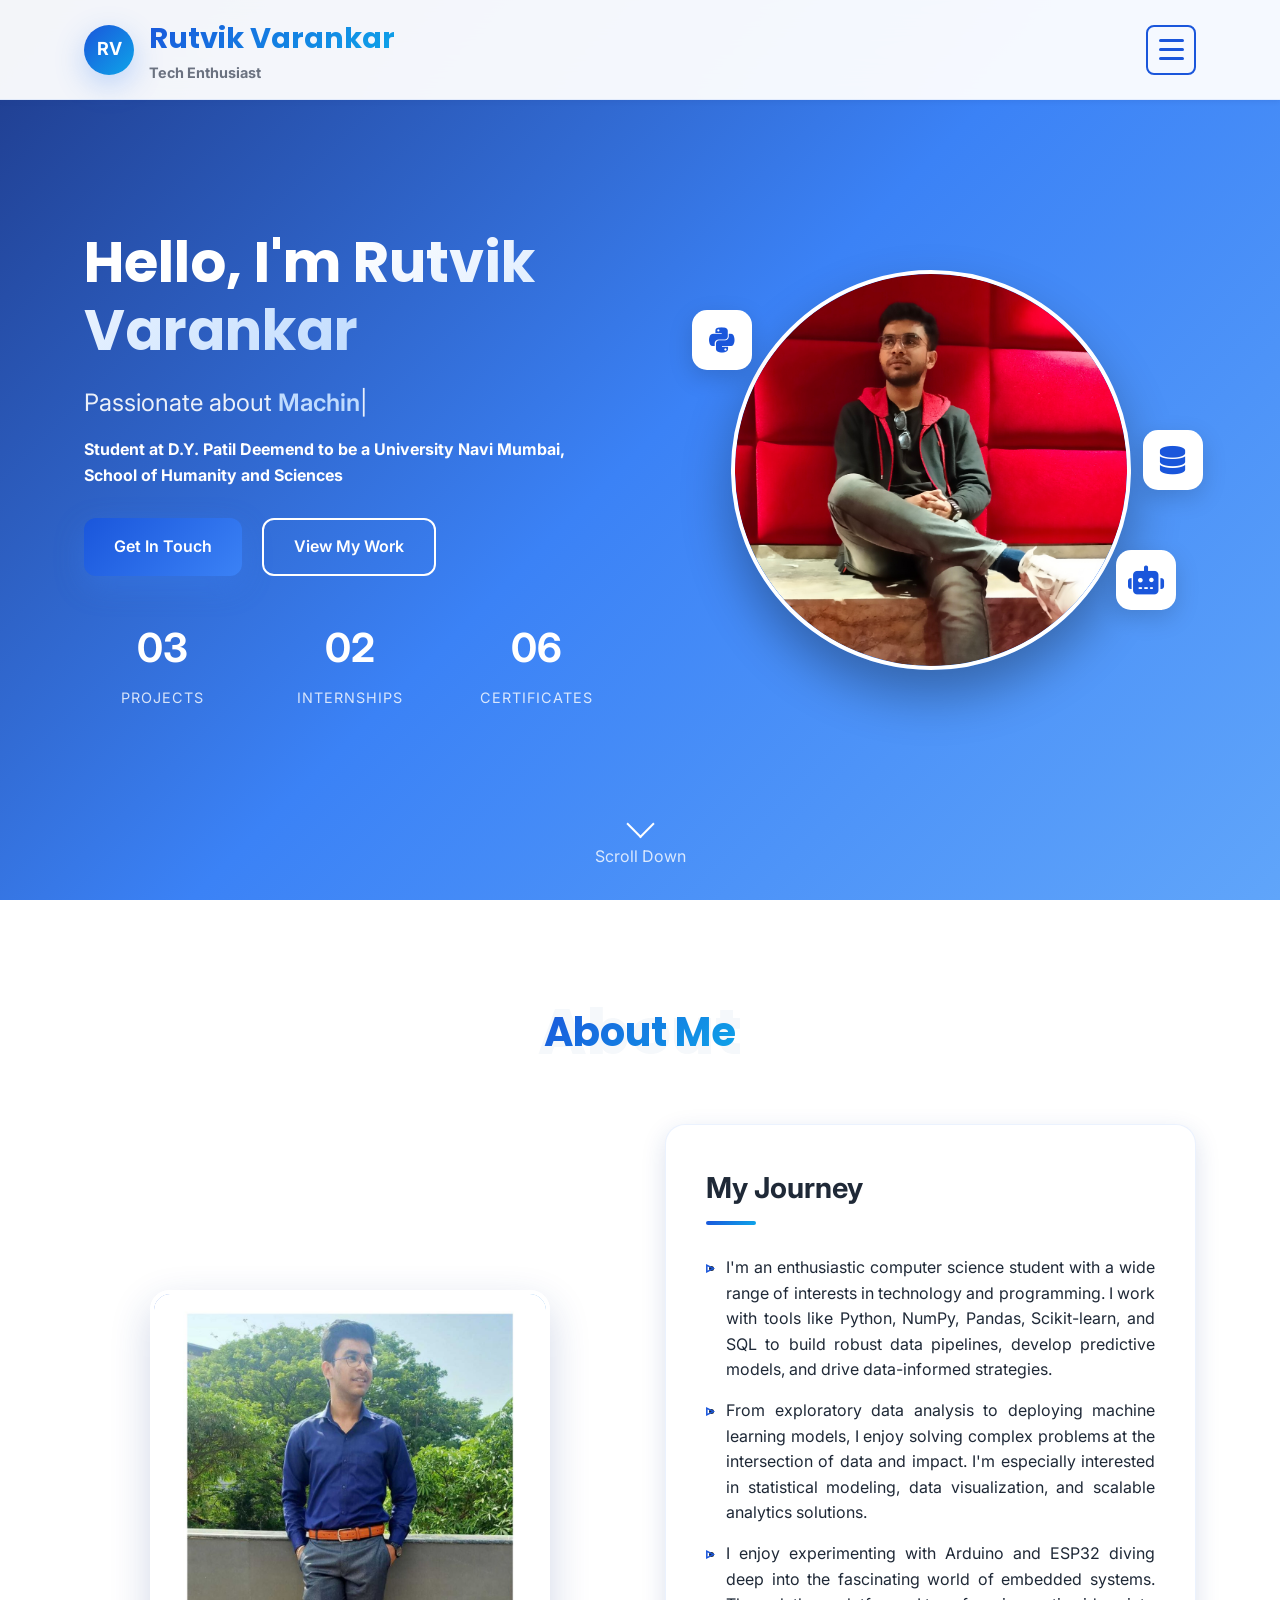
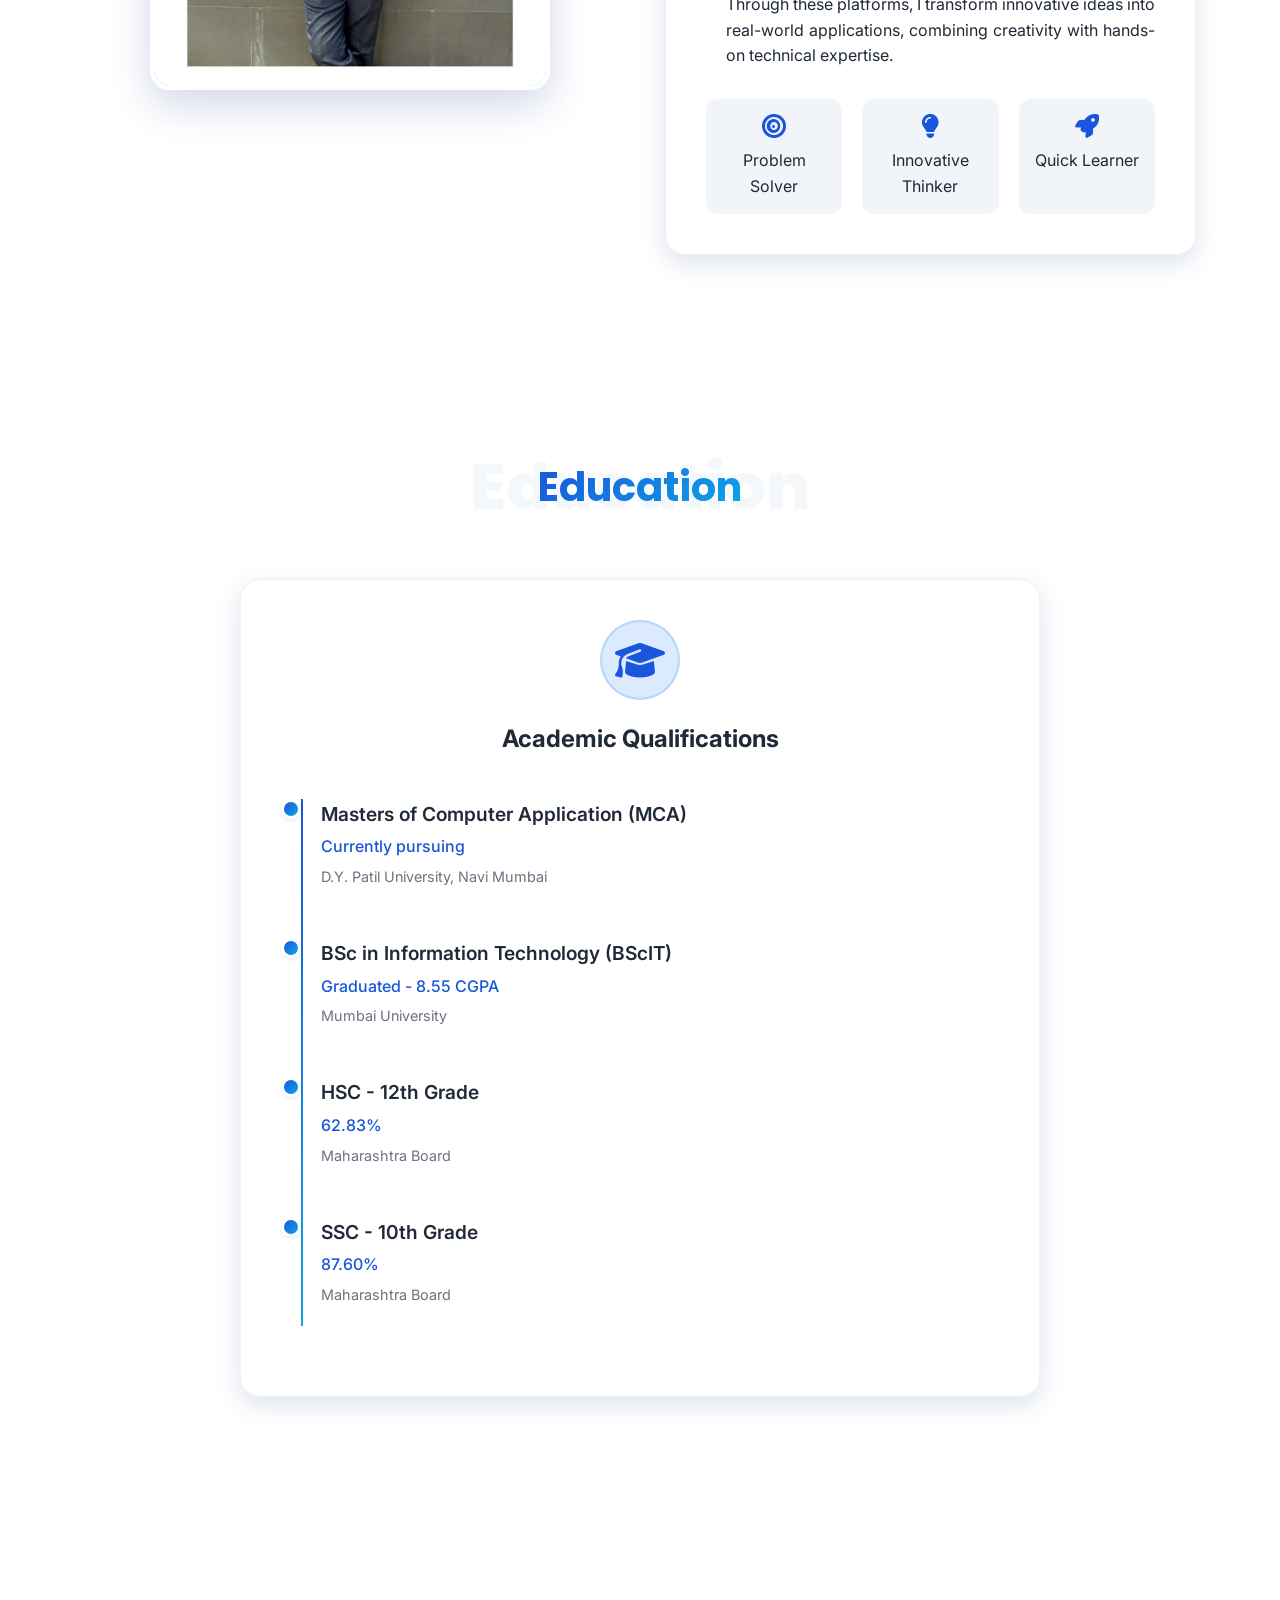
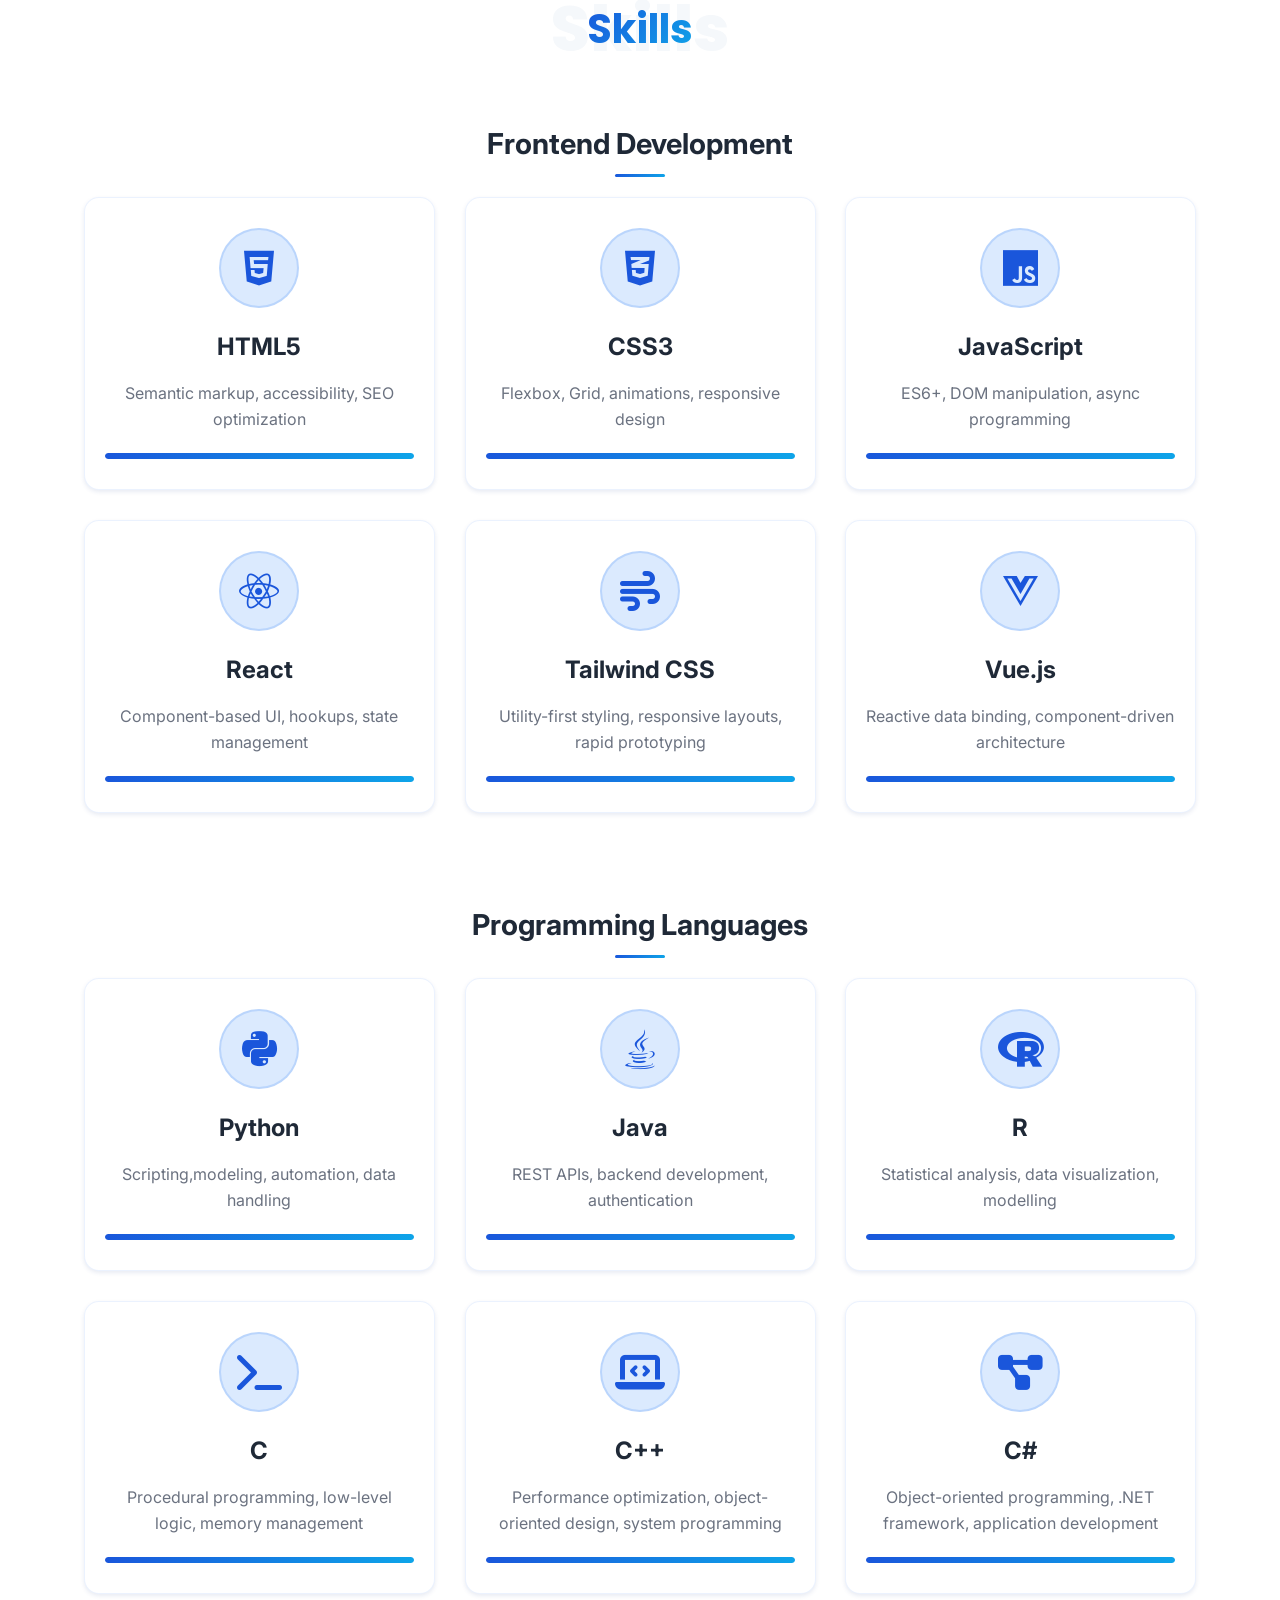
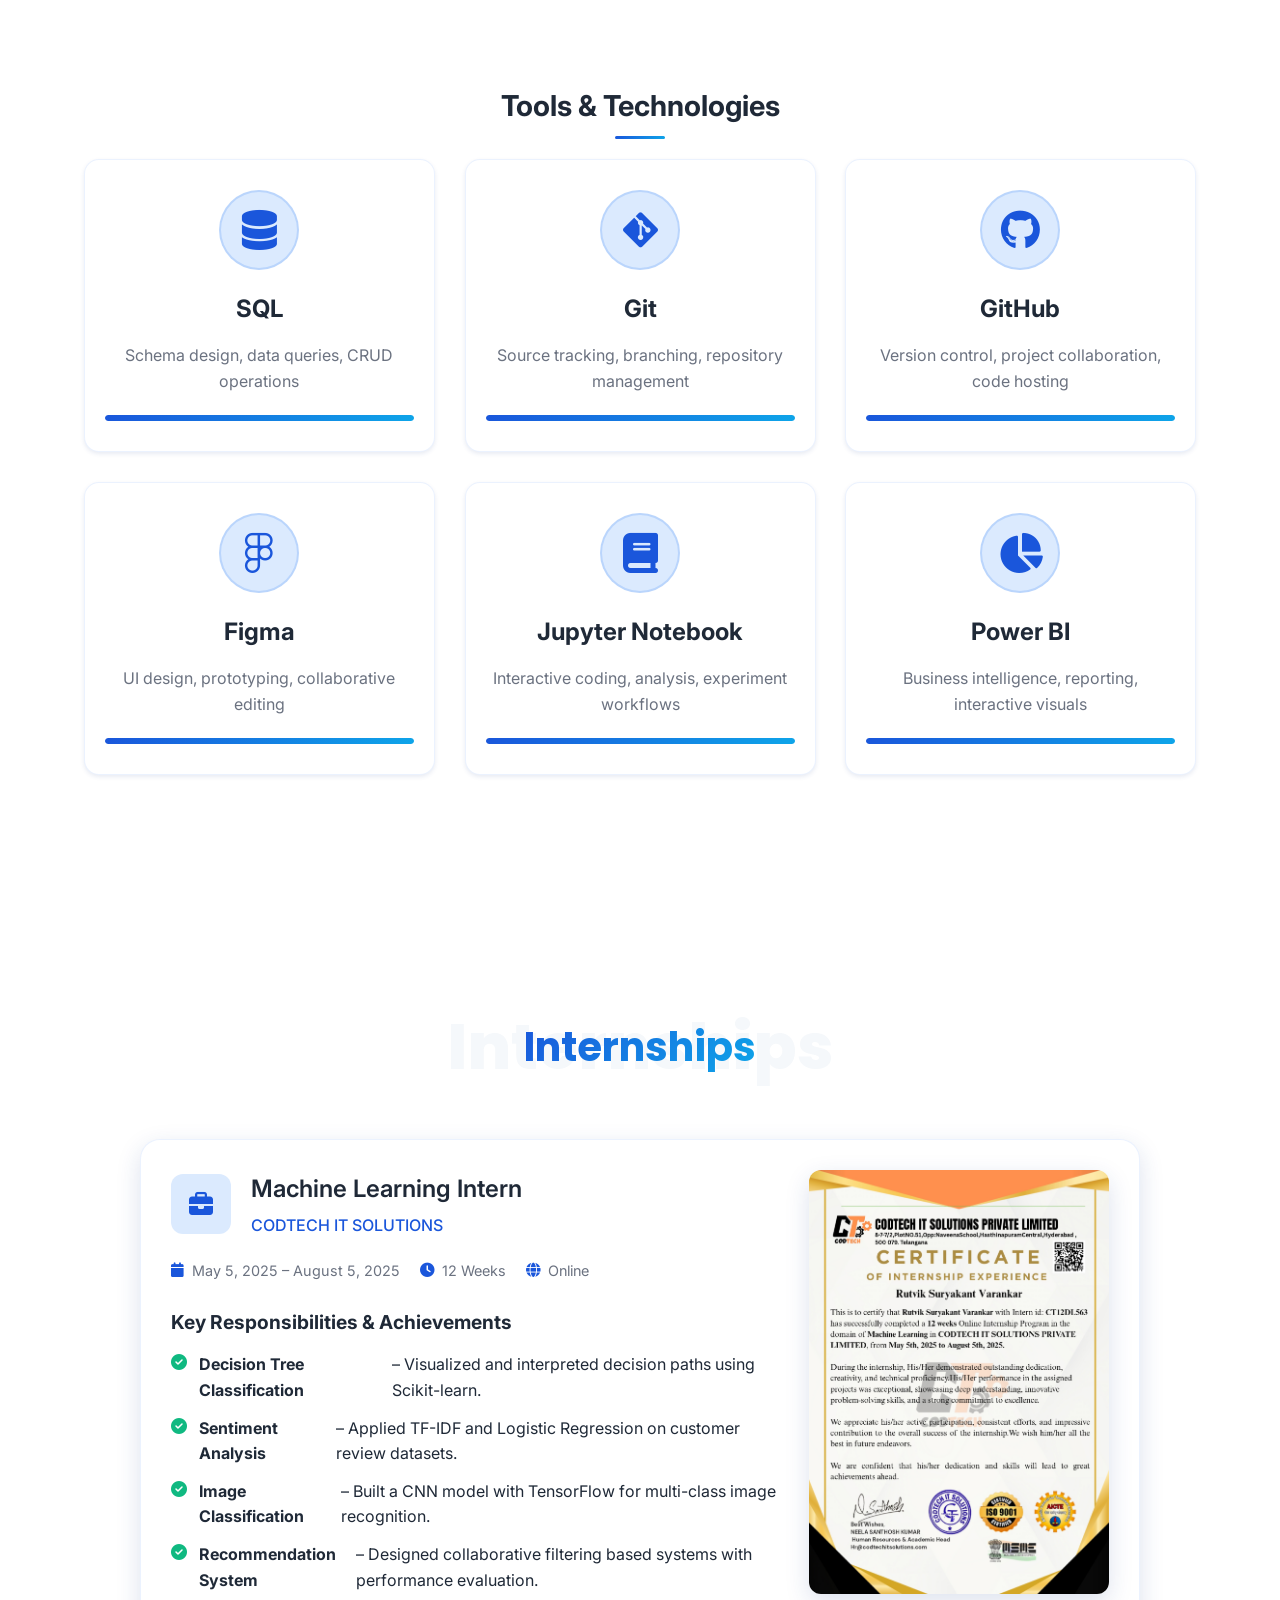
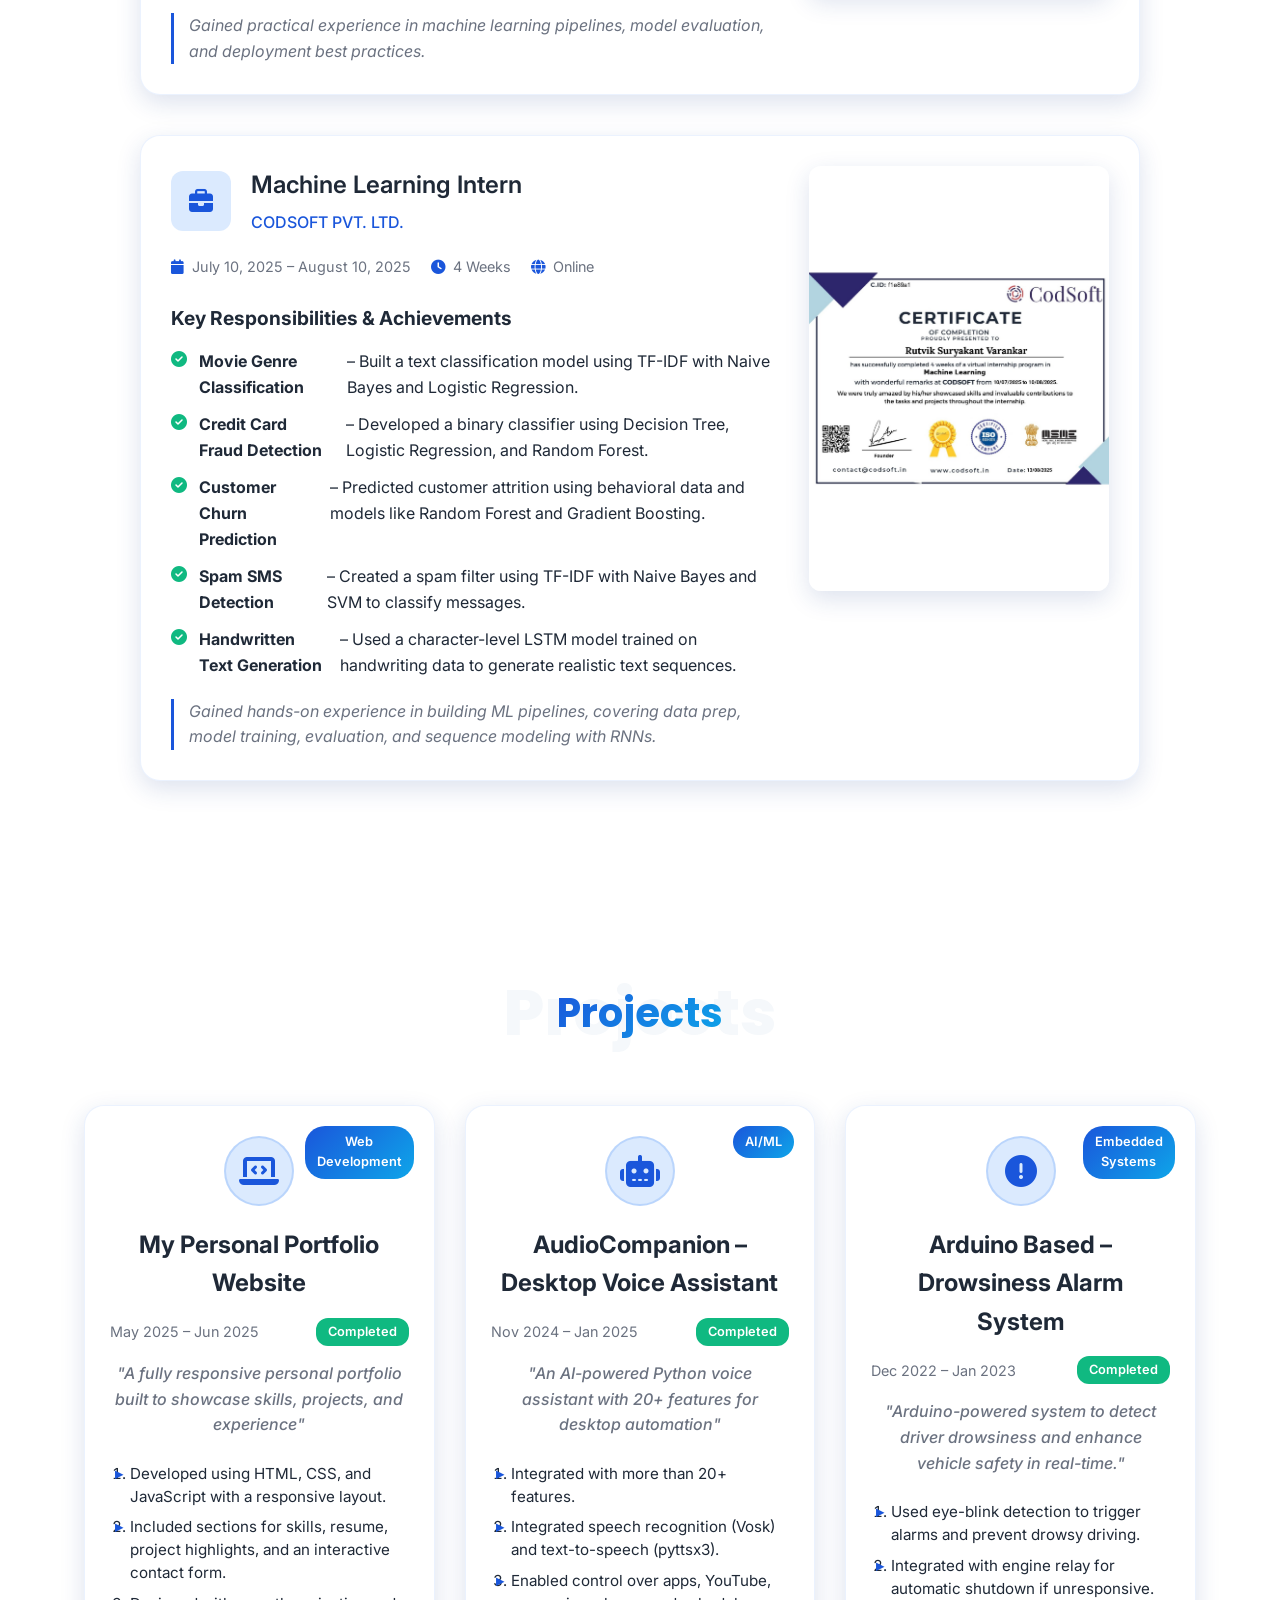
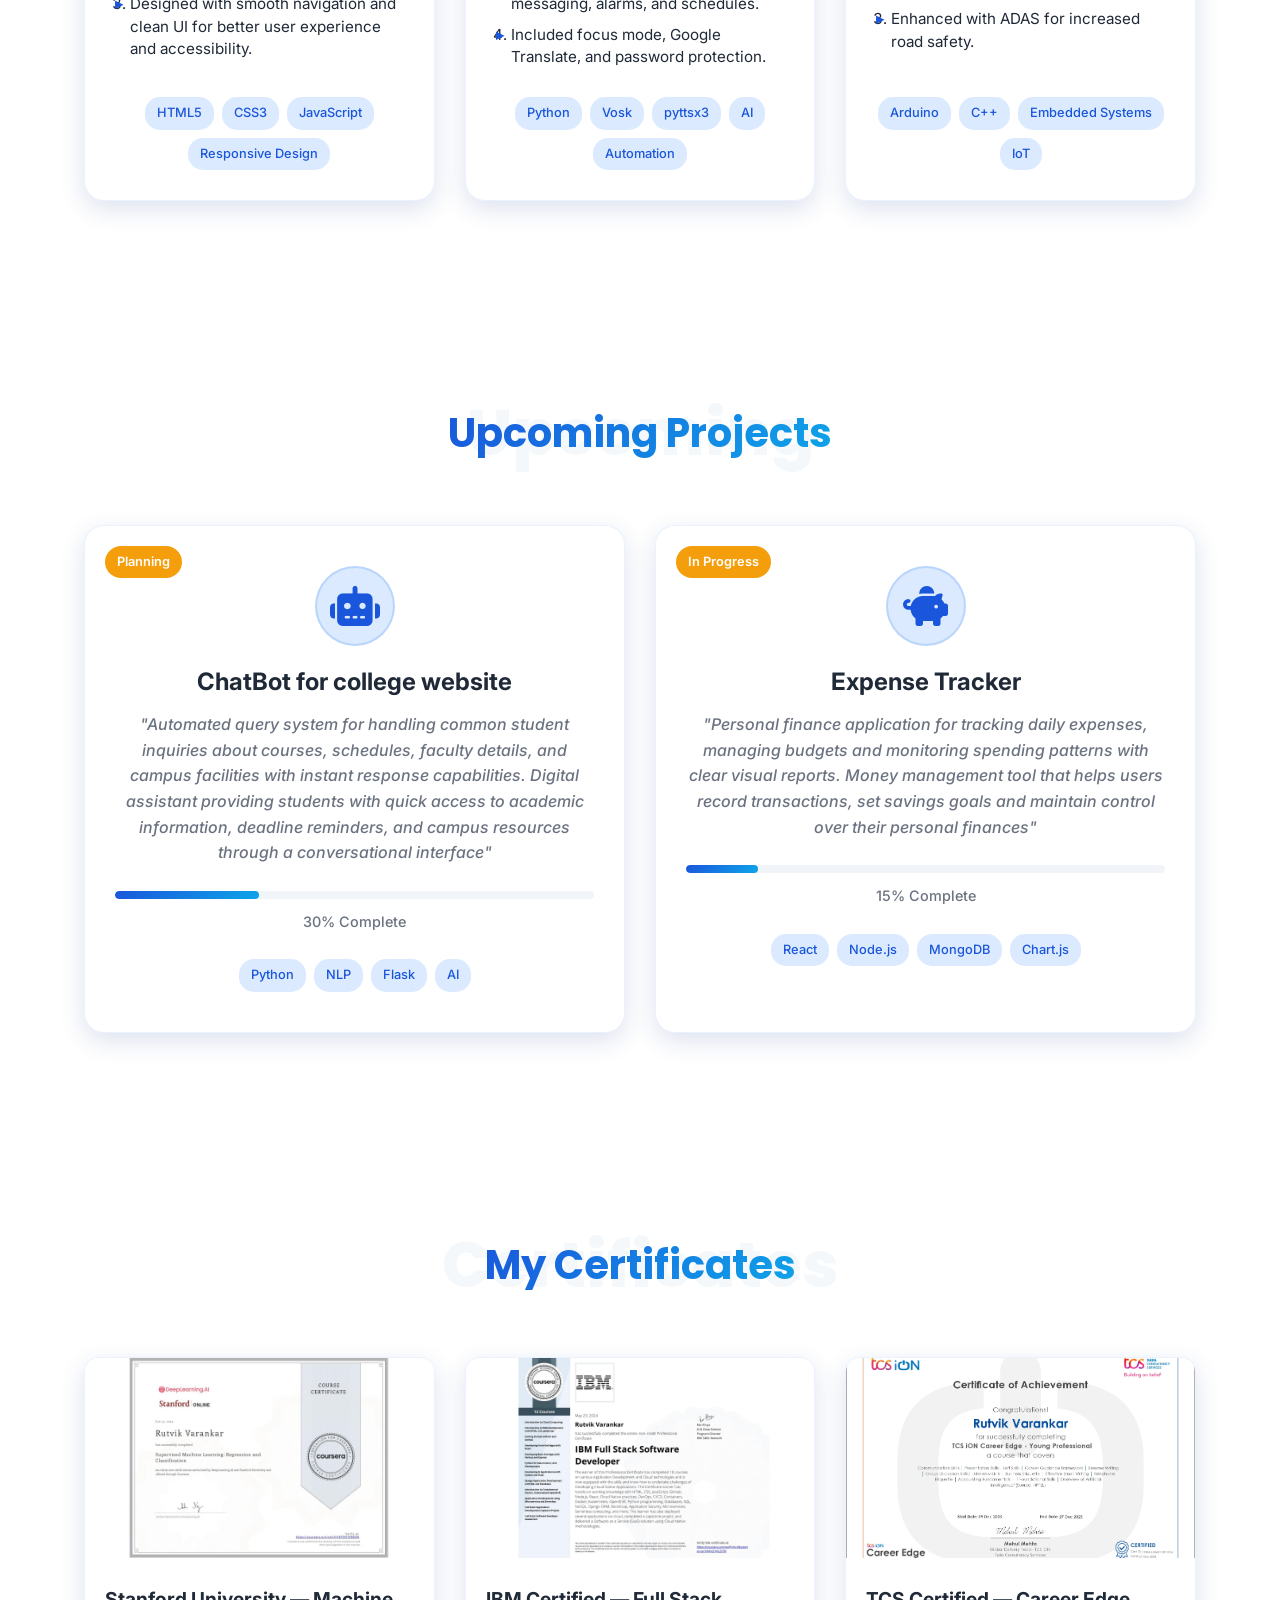
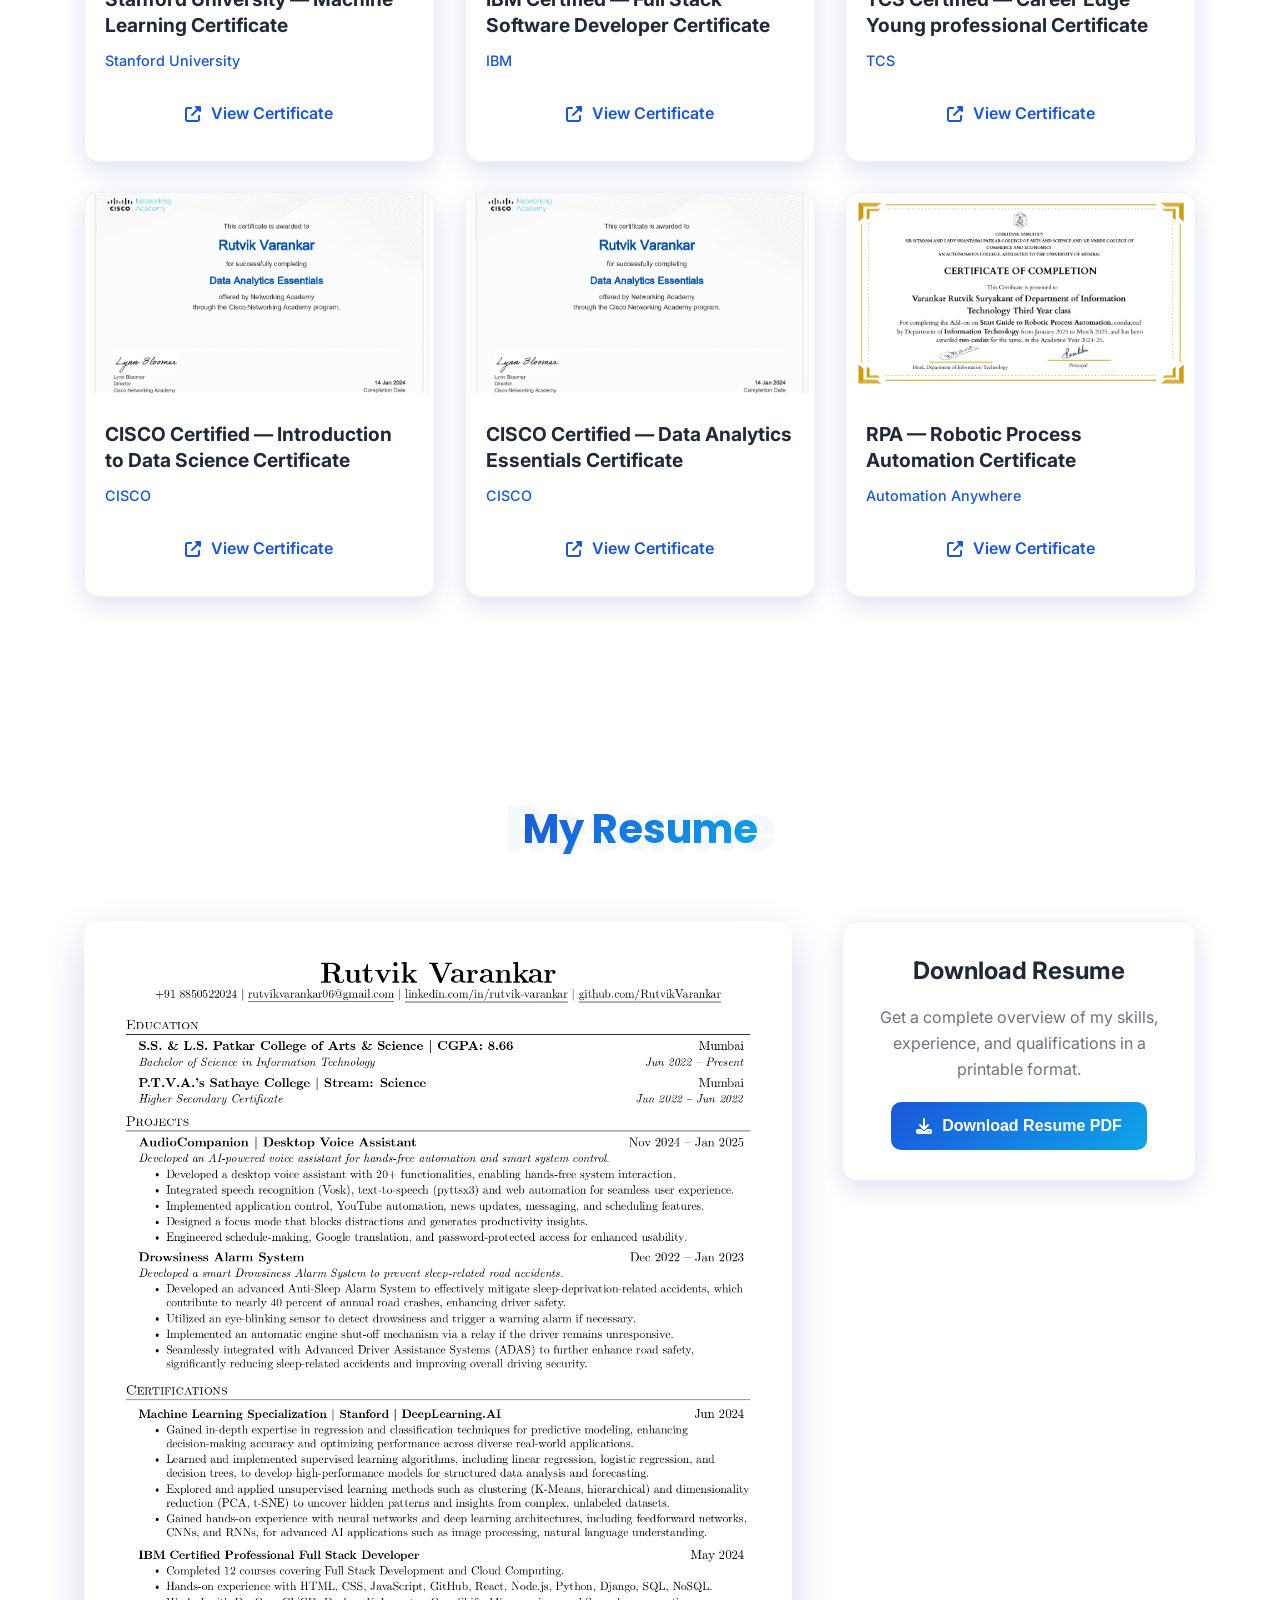
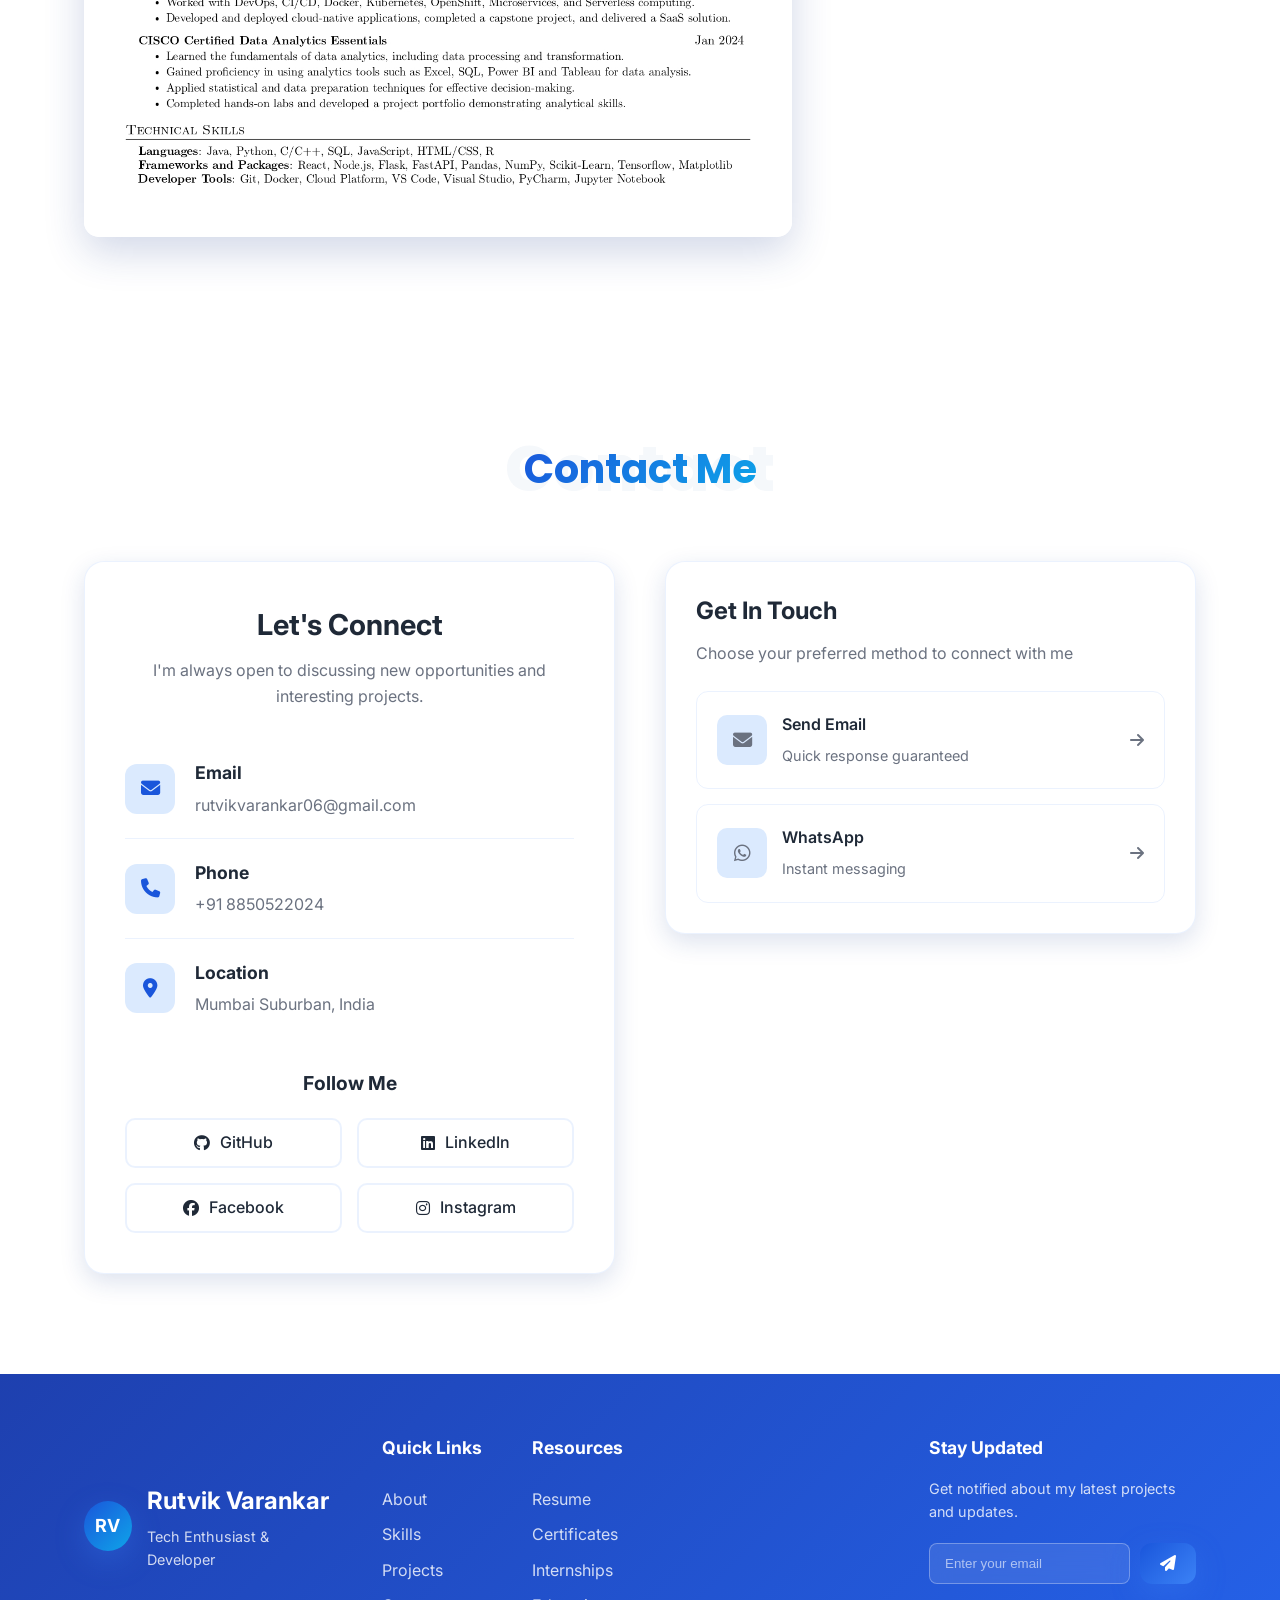
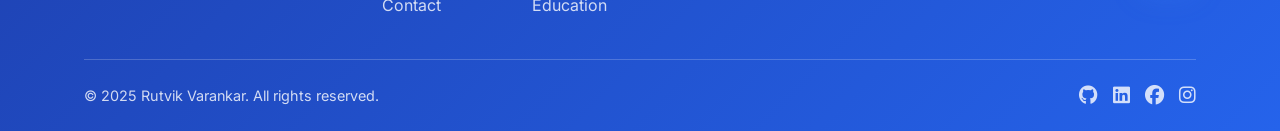
==== commit 526042ed: "Updated HTML" ====
--- a/index.html
+++ b/index.html
@@ -16,13 +16,9 @@
         href="https://fonts.googleapis.com/css2?family=Poppins:wght@300;400;500;600;700;800&family=Inter:wght@300;400;500;600;700&display=swap"
         rel="stylesheet">
     <link rel="stylesheet" href="Styles/port.css">
-    <link
-        rel="stylesheet"
-        href="https://cdnjs.cloudflare.com/ajax/libs/font-awesome/6.5.0/css/all.min.css"
+    <link rel="stylesheet" href="https://cdnjs.cloudflare.com/ajax/libs/font-awesome/6.5.0/css/all.min.css"
         integrity="sha512-DTOQO9RWCH3ppGqcWaEA1B1t8nVKKb1pZ9YbV+f+Y1T9C1sSlPZt5YvJ5qVj1xkI1PZsM2xYhm7k1y5A+4l5cA=="
-        crossorigin="anonymous"
-        referrerpolicy="no-referrer"
-    />
+        crossorigin="anonymous" referrerpolicy="no-referrer" />
 </head>
 
 <body>
@@ -108,9 +104,11 @@
                 <div class="hero-text">
                     <h2>Hello, I'm <span class="name"><span class="highlight">Rutvik Varankar</span></span></h2>
                     <div class="typing-container">
-                        <p class="hero-subtitle">Passionate about <span class="typed-text" id="typedText"></span><span class="cursor">|</span></p>
-                    </div>
-                    <p><b>Student at D.Y. Patil Deemend to be a University Navi Mumbai, School of Humanity and Sciences</b></p>
+                        <p class="hero-subtitle">Passionate about <span class="typed-text" id="typedText"></span><span
+                                class="cursor">|</span></p>
+                    </div>
+                    <p><b>Student at D.Y. Patil Deemend to be a University Navi Mumbai, School of Humanity and
+                            Sciences</b></p>
                     <div class="hero-buttons">
                         <a href="#contact" class="btn btn-primary">
                             <span class="btn-text">Get In Touch</span>
@@ -183,40 +181,44 @@
                 </div>
                 <div class="about-container">
                     <div class="about-cards">
-                <div class="card-header">
-                    <h3>My Journey</h3>
-                    <div class="header-line"></div>
-                </div>
-                <div class="about-content-text">
-                    <ul>
-                        <li>I'm an enthusiastic computer science student with a wide range of interests in
-                            technology and programming. I work with tools like Python, NumPy, Pandas, Scikit-learn,
-                            and SQL to build robust data pipelines, develop predictive models, and drive
-                            data-informed strategies.</li>
-                        <li>From exploratory data analysis to deploying machine learning models, I enjoy solving
-                            complex problems at the intersection of data and impact. I'm especially interested in
-                            statistical modeling, data visualization, and scalable analytics solutions.</li>
-                        <li>I enjoy experimenting with Arduino and ESP32 diving deep into the fascinating world of
-                            embedded systems. Through these platforms, I transform innovative ideas into real-world
-                            applications, combining creativity with hands-on technical expertise.</li>
-                    </ul>
-                </div>
-                <div class="about-features">
-                    <div class="feature">
-                        <i class="fas fa-bullseye"></i>
-                        <span>Problem Solver</span>
-                    </div>
-                    <div class="feature">
-                        <i class="fas fa-lightbulb"></i>
-                        <span>Innovative Thinker</span>
-                    </div>
-                    <div class="feature">
-                        <i class="fas fa-rocket"></i>
-                        <span>Quick Learner</span>
-                    </div>
-                </div>
-            </div>
-        </div>
+                        <div class="card-header">
+                            <h3>My Journey</h3>
+                            <div class="header-line"></div>
+                        </div>
+                        <div class="about-content-text">
+                            <ul>
+                                <li>I'm an enthusiastic computer science student with a wide range of interests in
+                                    technology and programming. I work with tools like Python, NumPy, Pandas,
+                                    Scikit-learn,
+                                    and SQL to build robust data pipelines, develop predictive models, and drive
+                                    data-informed strategies.</li>
+                                <li>From exploratory data analysis to deploying machine learning models, I enjoy solving
+                                    complex problems at the intersection of data and impact. I'm especially interested
+                                    in
+                                    statistical modeling, data visualization, and scalable analytics solutions.</li>
+                                <li>I enjoy experimenting with Arduino and ESP32 diving deep into the fascinating world
+                                    of
+                                    embedded systems. Through these platforms, I transform innovative ideas into
+                                    real-world
+                                    applications, combining creativity with hands-on technical expertise.</li>
+                            </ul>
+                        </div>
+                        <div class="about-features">
+                            <div class="feature">
+                                <i class="fas fa-bullseye"></i>
+                                <span>Problem Solver</span>
+                            </div>
+                            <div class="feature">
+                                <i class="fas fa-lightbulb"></i>
+                                <span>Innovative Thinker</span>
+                            </div>
+                            <div class="feature">
+                                <i class="fas fa-rocket"></i>
+                                <span>Quick Learner</span>
+                            </div>
+                        </div>
+                    </div>
+                </div>
     </section>
 
     <!-- Education Section -->
@@ -325,14 +327,14 @@
                             </div>
                         </div>
                         <div class="skill">
-                        <div class="skill-icon">
-                            <i class="fas fa-wind"></i>
-                        </div>
-                        <h3>Tailwind CSS</h3>
-                        <p>Utility-first styling, responsive layouts, rapid prototyping</p>
-                        <div class="skill-bar">
-                            <div class="skill-progress" data-width="80"></div>
-                        </div>
+                            <div class="skill-icon">
+                                <i class="fas fa-wind"></i>
+                            </div>
+                            <h3>Tailwind CSS</h3>
+                            <p>Utility-first styling, responsive layouts, rapid prototyping</p>
+                            <div class="skill-bar">
+                                <div class="skill-progress" data-width="80"></div>
+                            </div>
                         </div>
                         <div class="skill">
                             <div class="skill-icon">
@@ -355,7 +357,7 @@
                                 <i class="fab fa-python"></i>
                             </div>
                             <h3>Python</h3>
-                            <p>Scripting, automation, data handling</p>
+                            <p>Scripting,modeling, automation, data handling</p>
                             <div class="skill-bar">
                                 <div class="skill-progress" data-width="88"></div>
                             </div>
@@ -366,6 +368,16 @@
                             </div>
                             <h3>Java</h3>
                             <p>REST APIs, backend development, authentication</p>
+                            <div class="skill-bar">
+                                <div class="skill-progress" data-width="82"></div>
+                            </div>
+                        </div>
+                        <div class="skill">
+                            <div class="skill-icon">
+                                <i class="fab fa-r-project"></i>
+                            </div>
+                            <h3>R</h3>
+                            <p>Statistical analysis, data visualization, modelling</p>
                             <div class="skill-bar">
                                 <div class="skill-progress" data-width="82"></div>
                             </div>
@@ -444,6 +456,26 @@
                             <p>UI design, prototyping, collaborative editing</p>
                             <div class="skill-bar">
                                 <div class="skill-progress" data-width="70"></div>
+                            </div>
+                        </div>
+                        <div class="skill">
+                            <div class="skill-icon">
+                                <i class="fas fa-book"></i>
+                            </div>
+                            <h3>Jupyter Notebook</h3>
+                            <p>Interactive coding, analysis, experiment workflows</p>
+                            <div class="skill-bar">
+                                <div class="skill-progress" data-width="90"></div>
+                            </div>
+                        </div>
+                        <div class="skill">
+                            <div class="skill-icon">
+                                <i class="fas fa-chart-pie"></i>
+                            </div>
+                            <h3>Power BI</h3>
+                            <p>Business intelligence, reporting, interactive visuals</p>
+                            <div class="skill-bar">
+                                <div class="skill-progress" data-width="72"></div>
                             </div>
                         </div>
                     </div>
@@ -491,8 +523,8 @@
                                 <ul>
                                     <li>
                                         <i class="fas fa-check-circle"></i>
-                                        <strong>Decision Tree Classification</strong> – Visualized and interpreted decision
-                                        paths using Scikit-learn.
+                                        <strong>Decision Tree Classification</strong> – Visualized and interpreted
+                                        decision paths using Scikit-learn.
                                     </li>
                                     <li>
                                         <i class="fas fa-check-circle"></i>
@@ -564,7 +596,8 @@
                                     </li>
                                     <li>
                                         <i class="fas fa-check-circle"></i>
-                                        <strong>Credit Card Fraud Detection</strong> – Developed a binary classifier using
+                                        <strong>Credit Card Fraud Detection</strong> – Developed a binary classifier
+                                        using
                                         Decision Tree, Logistic Regression, and Random Forest.
                                     </li>
                                     <li>
@@ -574,7 +607,8 @@
                                     </li>
                                     <li>
                                         <i class="fas fa-check-circle"></i>
-                                        <strong>Spam SMS Detection</strong> – Created a spam filter using TF-IDF with Naive
+                                        <strong>Spam SMS Detection</strong> – Created a spam filter using TF-IDF with
+                                        Naive
                                         Bayes and SVM to classify messages.
                                     </li>
                                     <li>
@@ -613,7 +647,7 @@
             </h2>
             <div class="project-container">
                 <div class="project-cards">
-                    <div class="project-badge">Web Development</div>
+                    <div class="project-badge">Web<br> Development</div>
                     <div class="project-icon">
                         <i class="fas fa-laptop-code"></i>
                     </div>
@@ -622,14 +656,17 @@
                         <span class="duration">May 2025 – Jun 2025</span>
                         <span class="status completed">Completed</span>
                     </div>
-                    <p class="project-description"><em>"A fully responsive personal portfolio built to showcase skills, projects, and
+                    <p class="project-description"><em>"A fully responsive personal portfolio built to showcase skills,
+                            projects, and
                             experience"</em></p>
                     <div class="project-features">
                         <ol>
                             <li>Developed using HTML, CSS, and JavaScript with a responsive layout.</li>
-                            <li>Included sections for skills, resume, project highlights, and an interactive contact form.
+                            <li>Included sections for skills, resume, project highlights, and an interactive contact
+                                form.
                             </li>
-                            <li>Designed with smooth navigation and clean UI for better user experience and accessibility.
+                            <li>Designed with smooth navigation and clean UI for better user experience and
+                                accessibility.
                             </li>
                         </ol>
                     </div>
@@ -650,7 +687,8 @@
                         <span class="duration">Nov 2024 – Jan 2025</span>
                         <span class="status completed">Completed</span>
                     </div>
-                    <p class="project-description"><em>"An AI-powered Python voice assistant with 20+ features for desktop automation"</em></p>
+                    <p class="project-description"><em>"An AI-powered Python voice assistant with 20+ features for
+                            desktop automation"</em></p>
                     <div class="project-features">
                         <ol>
                             <li>Integrated with more than 20+ features.</li>
@@ -664,10 +702,11 @@
                         <span class="tech-tag">Vosk</span>
                         <span class="tech-tag">pyttsx3</span>
                         <span class="tech-tag">AI</span>
+                        <span class="tech-tag">Automation</span>
                     </div>
                 </div>
                 <div class="project-cards">
-                    <div class="project-badge">Embedded Systems</div>
+                    <div class="project-badge">Embedded<br> Systems</div>
                     <div class="project-icon">
                         <i class="fas fa-exclamation-circle"></i>
                     </div>
@@ -676,8 +715,8 @@
                         <span class="duration">Dec 2022 – Jan 2023</span>
                         <span class="status completed">Completed</span>
                     </div>
-                    <p class="project-description"><em>"Arduino-powered system to detect driver drowsiness and enhance vehicle safety in real
-                            time."</em></p>
+                    <p class="project-description"><em>"Arduino-powered system to detect driver drowsiness and enhance
+                            vehicle safety in real-time."</em></p>
                     <div class="project-features">
                         <ol>
                             <li>Used eye-blink detection to trigger alarms and prevent drowsy driving.</li>
@@ -705,12 +744,13 @@
             </h2>
             <div class="upcoming-project-container">
                 <div class="upcoming-project-cards">
-                    <div class="upcoming-badge">In Progress</div>
+                    <div class="upcoming-badge">Planning</div>
                     <div class="upcoming-project-icon">
                         <i class="fas fa-robot"></i>
                     </div>
                     <h3>ChatBot for college website</h3>
-                    <p class="project-description"><em>"Automated query system for handling common student inquiries about courses, schedules,
+                    <p class="project-description"><em>"Automated query system for handling common student inquiries
+                            about courses, schedules,
                             faculty details, and campus facilities with instant response capabilities. Digital assistant
                             providing students with quick access to academic information, deadline reminders, and campus
                             resources through a conversational interface"</em></p>
@@ -728,12 +768,13 @@
                     </div>
                 </div>
                 <div class="upcoming-project-cards">
-                    <div class="upcoming-badge">Planning</div>
+                    <div class="upcoming-badge">In Progress</div>
                     <div class="upcoming-project-icon">
                         <i class="fas fa-piggy-bank"></i>
                     </div>
                     <h3>Expense Tracker</h3>
-                    <p class="project-description"><em>"Personal finance application for tracking daily expenses, managing budgets and monitoring
+                    <p class="project-description"><em>"Personal finance application for tracking daily expenses,
+                            managing budgets and monitoring
                             spending patterns with clear visual reports. Money management tool that helps users record
                             transactions, set savings goals and maintain control over their personal finances"</em></p>
                     <div class="project-progress">
@@ -881,7 +922,8 @@
                         <h3>RPA — Robotic Process Automation Certificate</h3>
                         <p class="certificate-issuer">Automation Anywhere</p>
                         <div class="certificate-links">
-                            <a href="assets/Automation Anywhere Certificate.jpg" class="btn btn-outline" target="_blank">
+                            <a href="assets/Automation Anywhere Certificate.jpg" class="btn btn-outline"
+                                target="_blank">
                                 <i class="fas fa-external-link-alt"></i>
                                 View Certificate
                             </a>
@@ -912,10 +954,11 @@
                                         <i class="fas fa-eye"></i>
                                         View Full Size
                                     </button>
-                                    <a href="assets/rutvik_varankar_resume.pdf" download="Rutvik_Varankar_Resume.pdf" class="btn btn-secondary">
+                                    <button class="btn btn-secondary" data-url="assets/rutvik_varankar_resume.pdf"
+                                        data-filename="Rutvik_Varankar_Resume.pdf">
                                         <i class="fas fa-download"></i>
                                         Download PDF
-                                    </a>
+                                    </button>
                                 </div>
                             </div>
                         </div>
@@ -924,11 +967,13 @@
                 <div class="resume-info">
                     <div class="info-card">
                         <h3>Download Resume</h3>
-                        <p>Get a complete overview of my skills, experience, and qualifications in a printable format.</p>
-                        <a href="assets/rutvik_varankar_resume.pdf" download="Rutvik_Varankar_Resume.pdf" class="btn btn-download">
+                        <p>Get a complete overview of my skills, experience, and qualifications in a printable format.
+                        </p>
+                        <button class="btn btn-download" data-url="assets/rutvik_varankar_resume.pdf"
+                            data-filename="Rutvik_Varankar_Resume.pdf">
                             <i class="fas fa-download"></i>
                             Download Resume PDF
-                        </a>
+                        </button>
                     </div>
                 </div>
             </div>
@@ -984,7 +1029,8 @@
                                 <i class="fab fa-github"></i>
                                 <span>GitHub</span>
                             </a>
-                            <a href="https://www.linkedin.com/in/rutvik-varankar-9695a3253/" class="social-link linkedin">
+                            <a href="https://www.linkedin.com/in/rutvik-varankar-9695a3253/"
+                                class="social-link linkedin">
                                 <i class="fab fa-linkedin"></i>
                                 <span>LinkedIn</span>
                             </a>
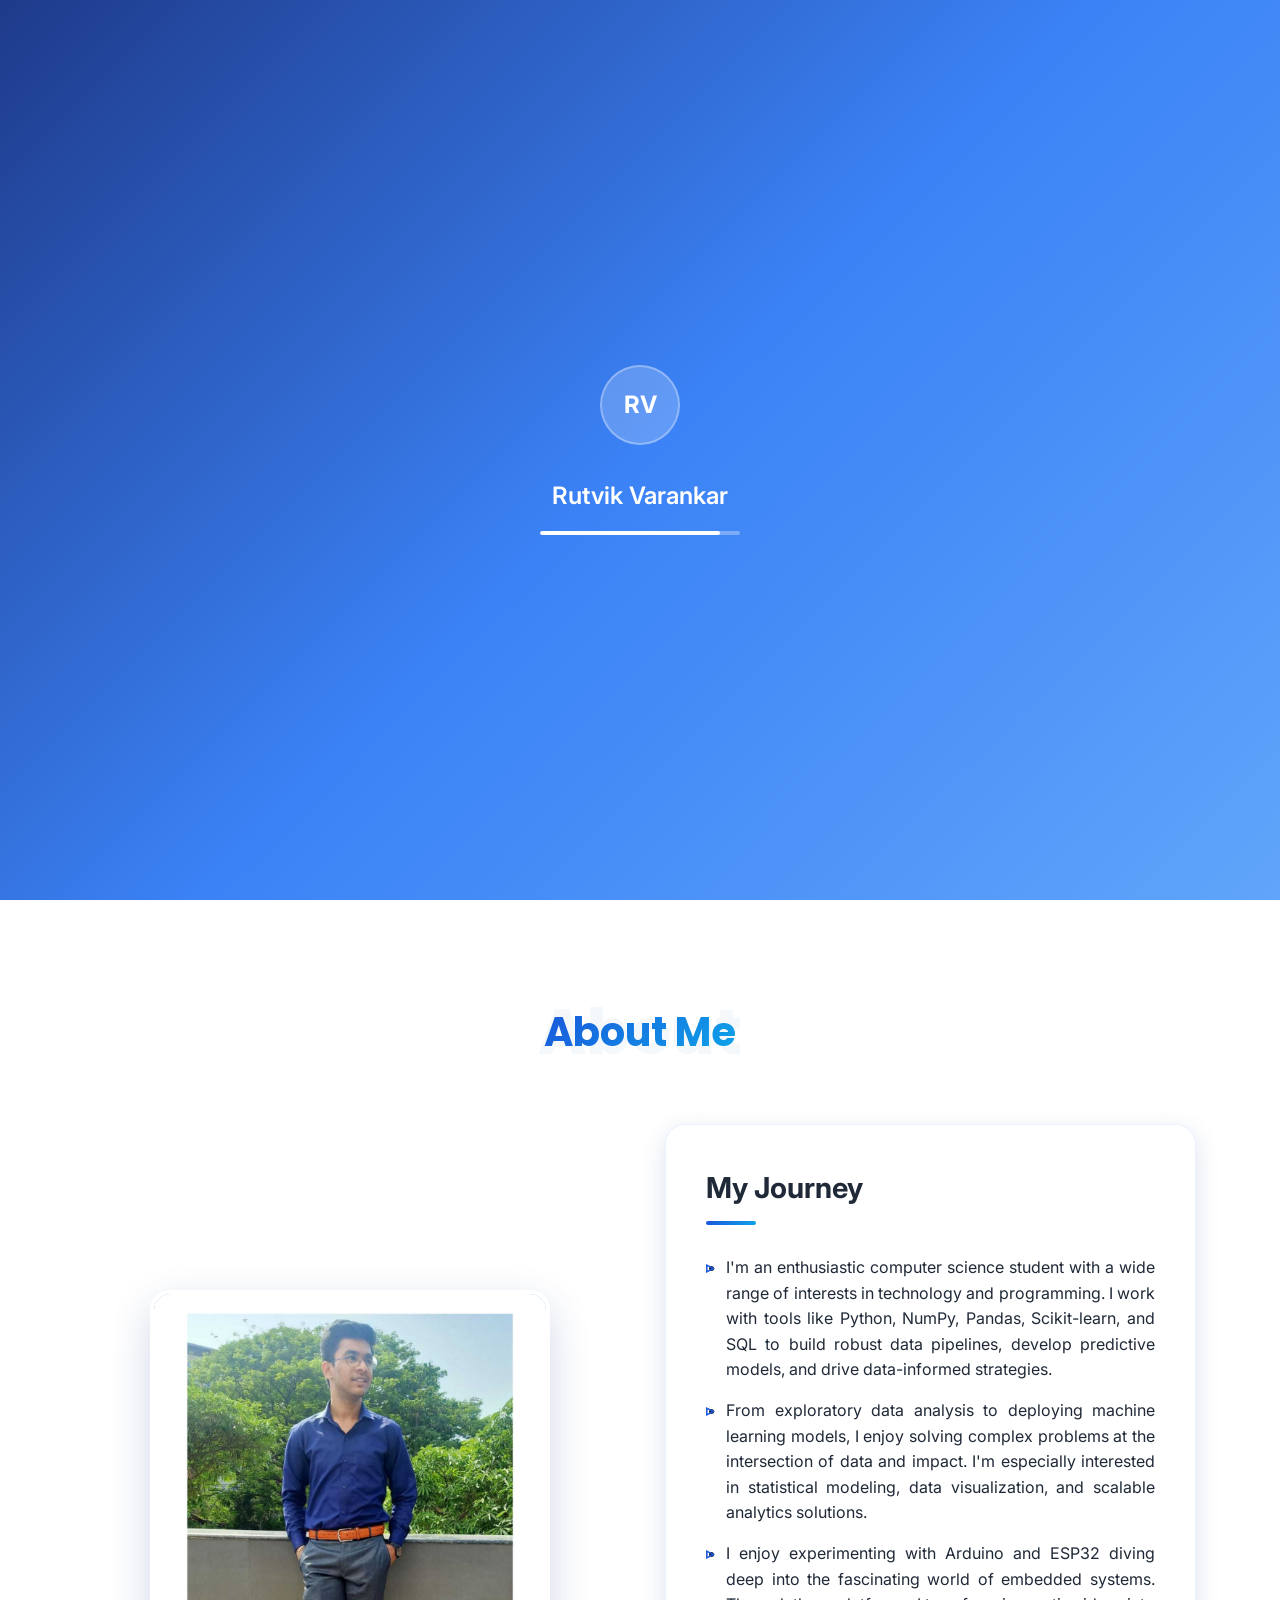
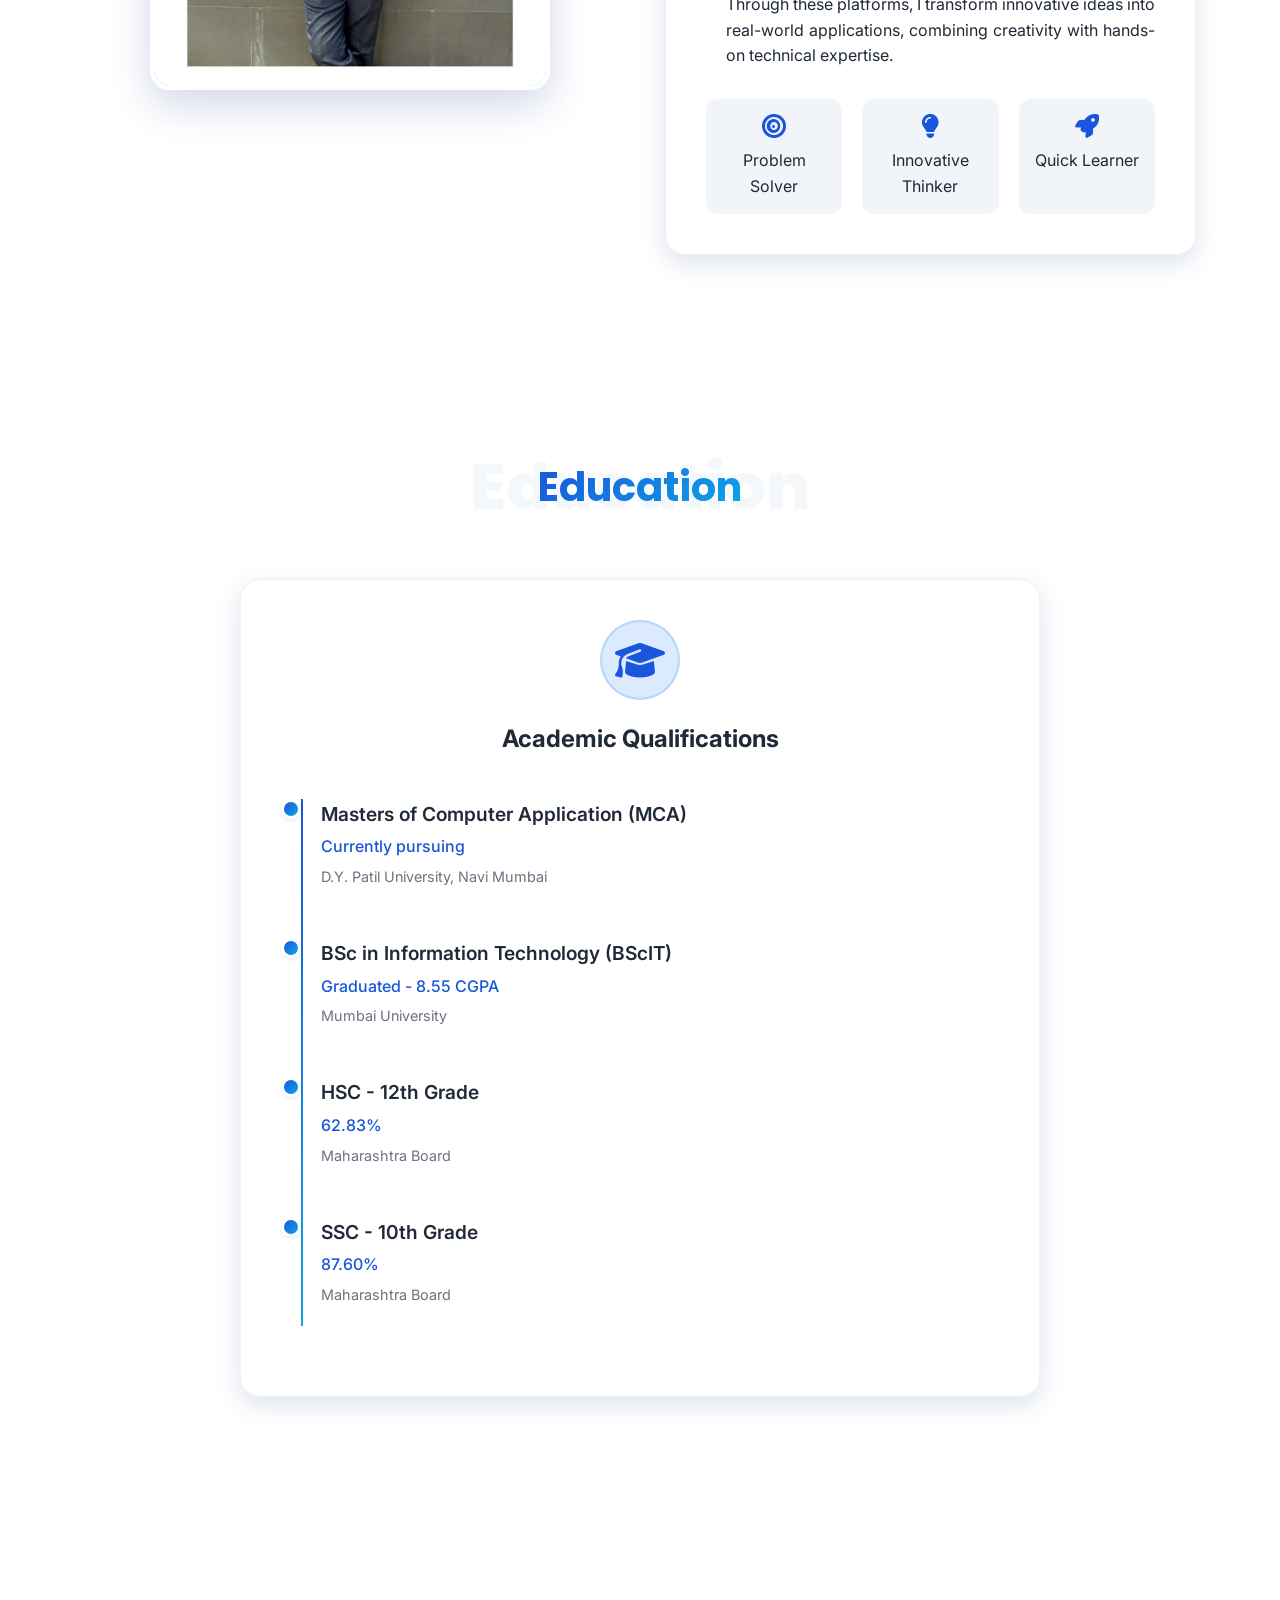
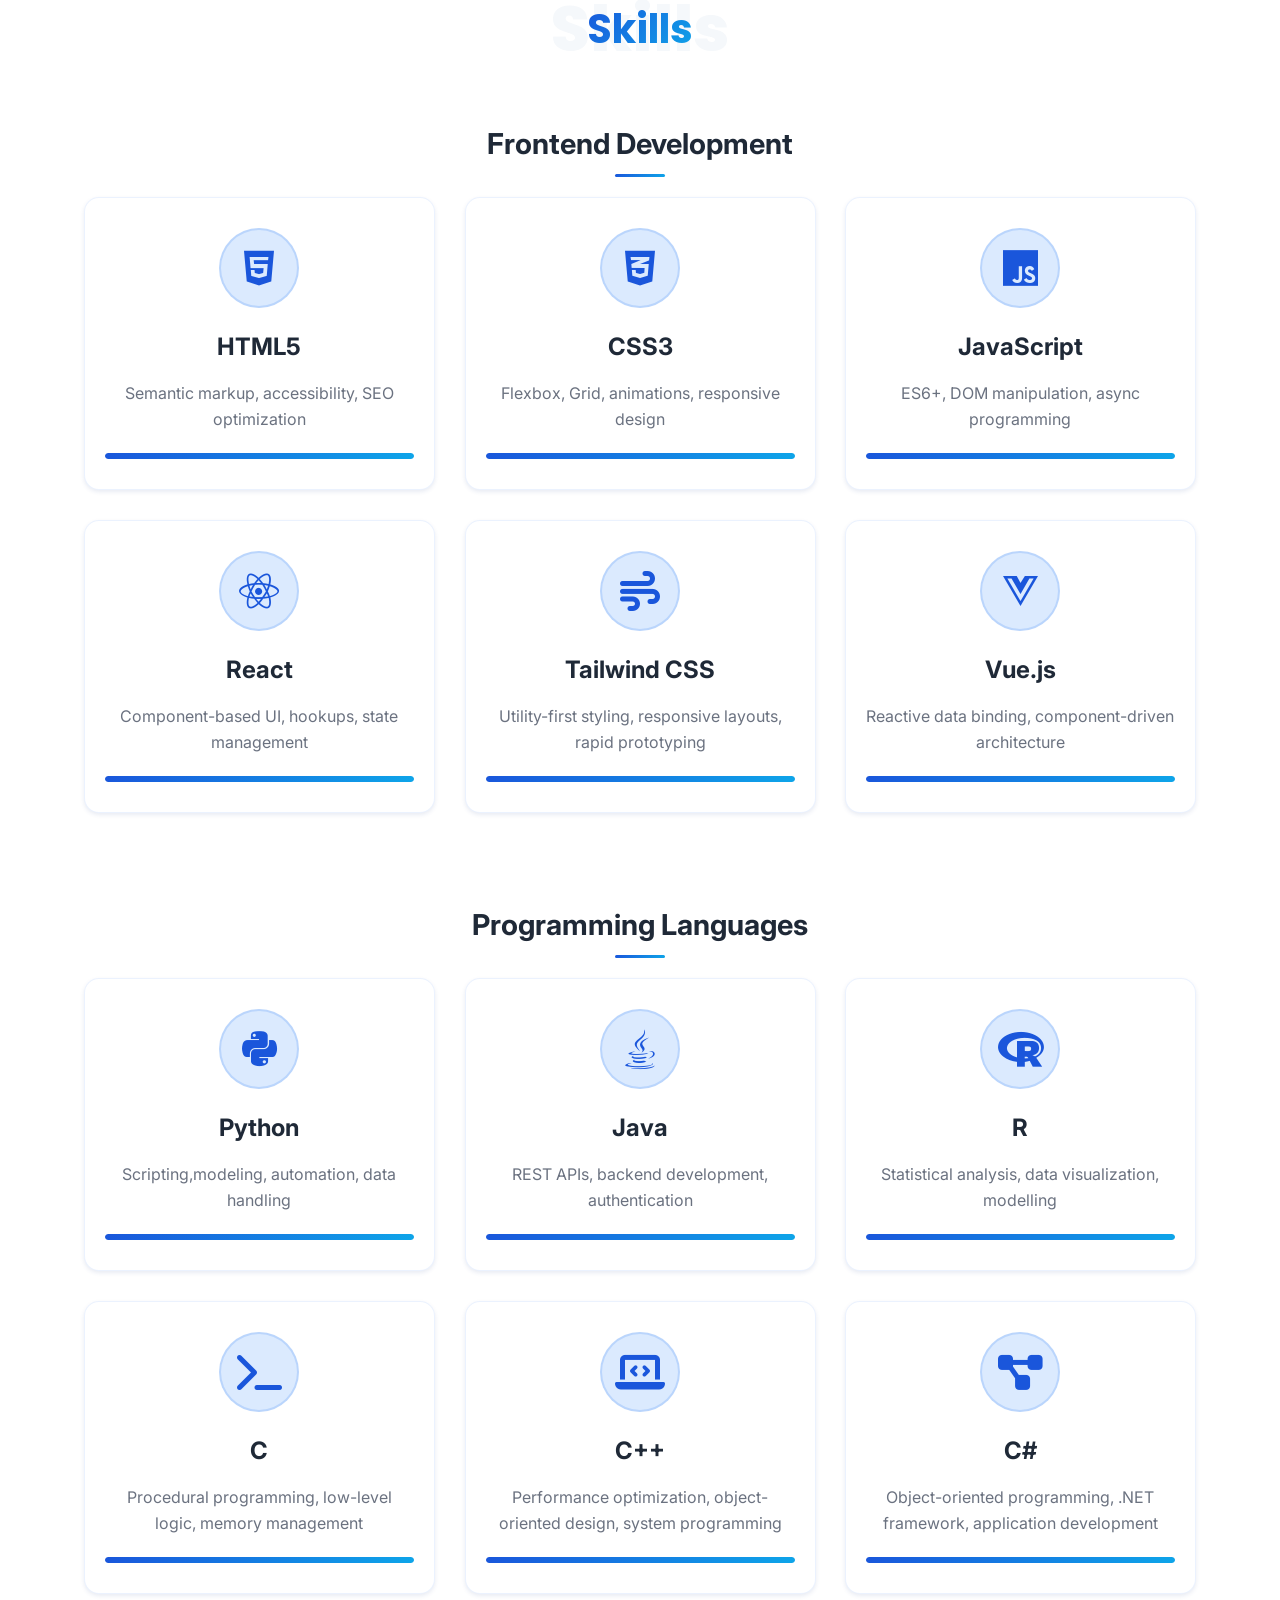
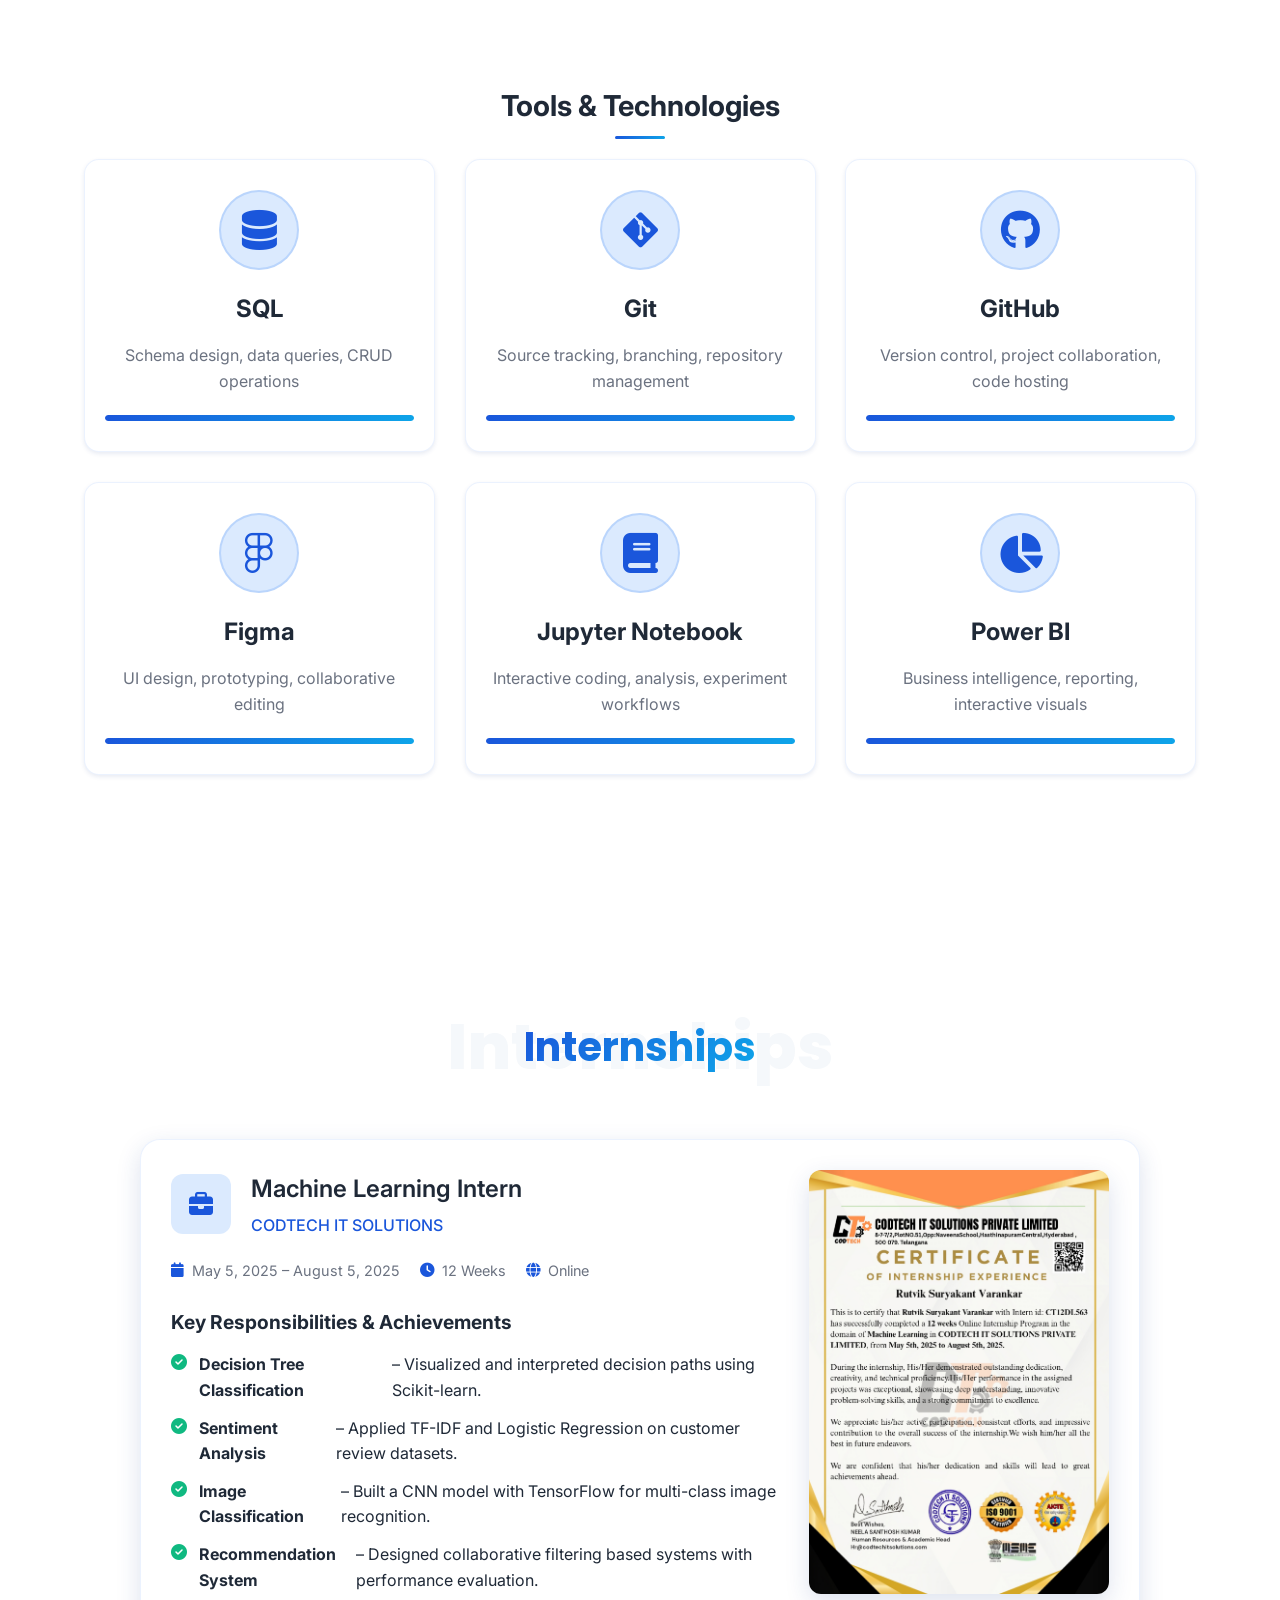
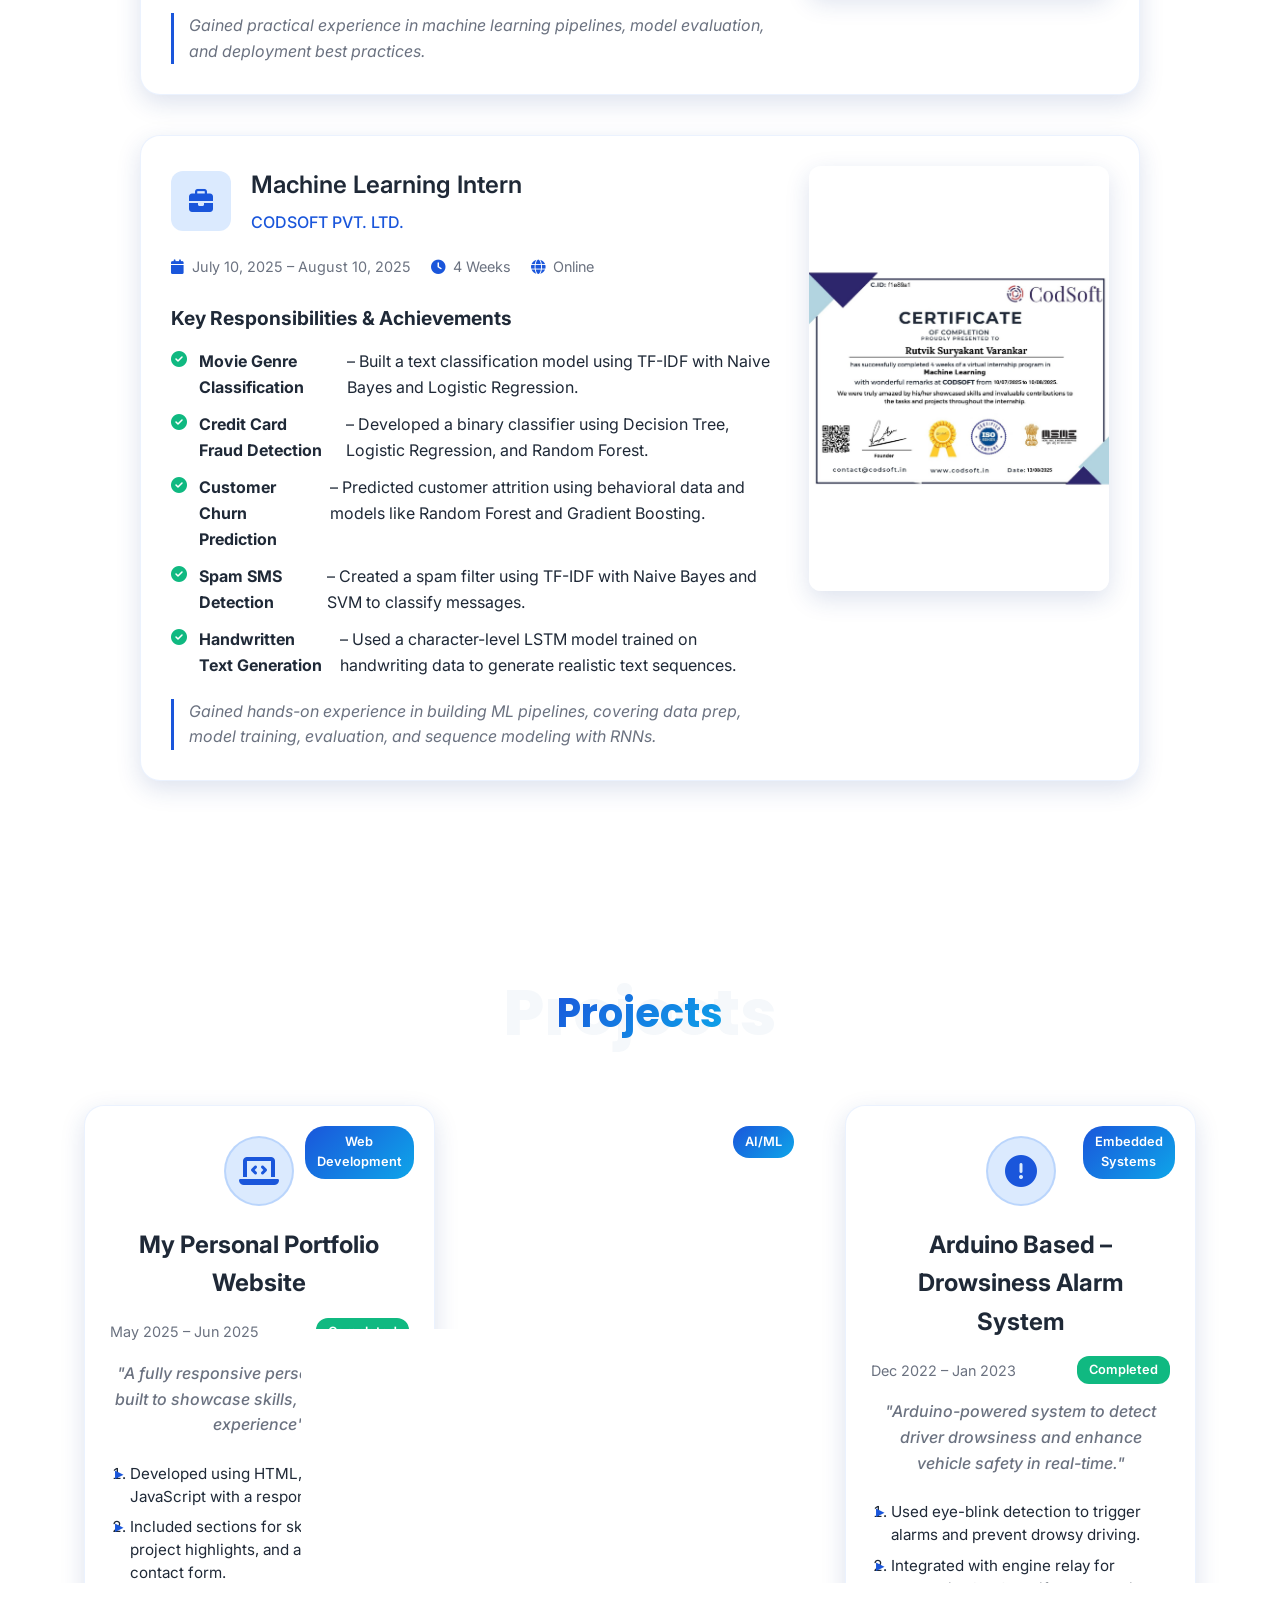
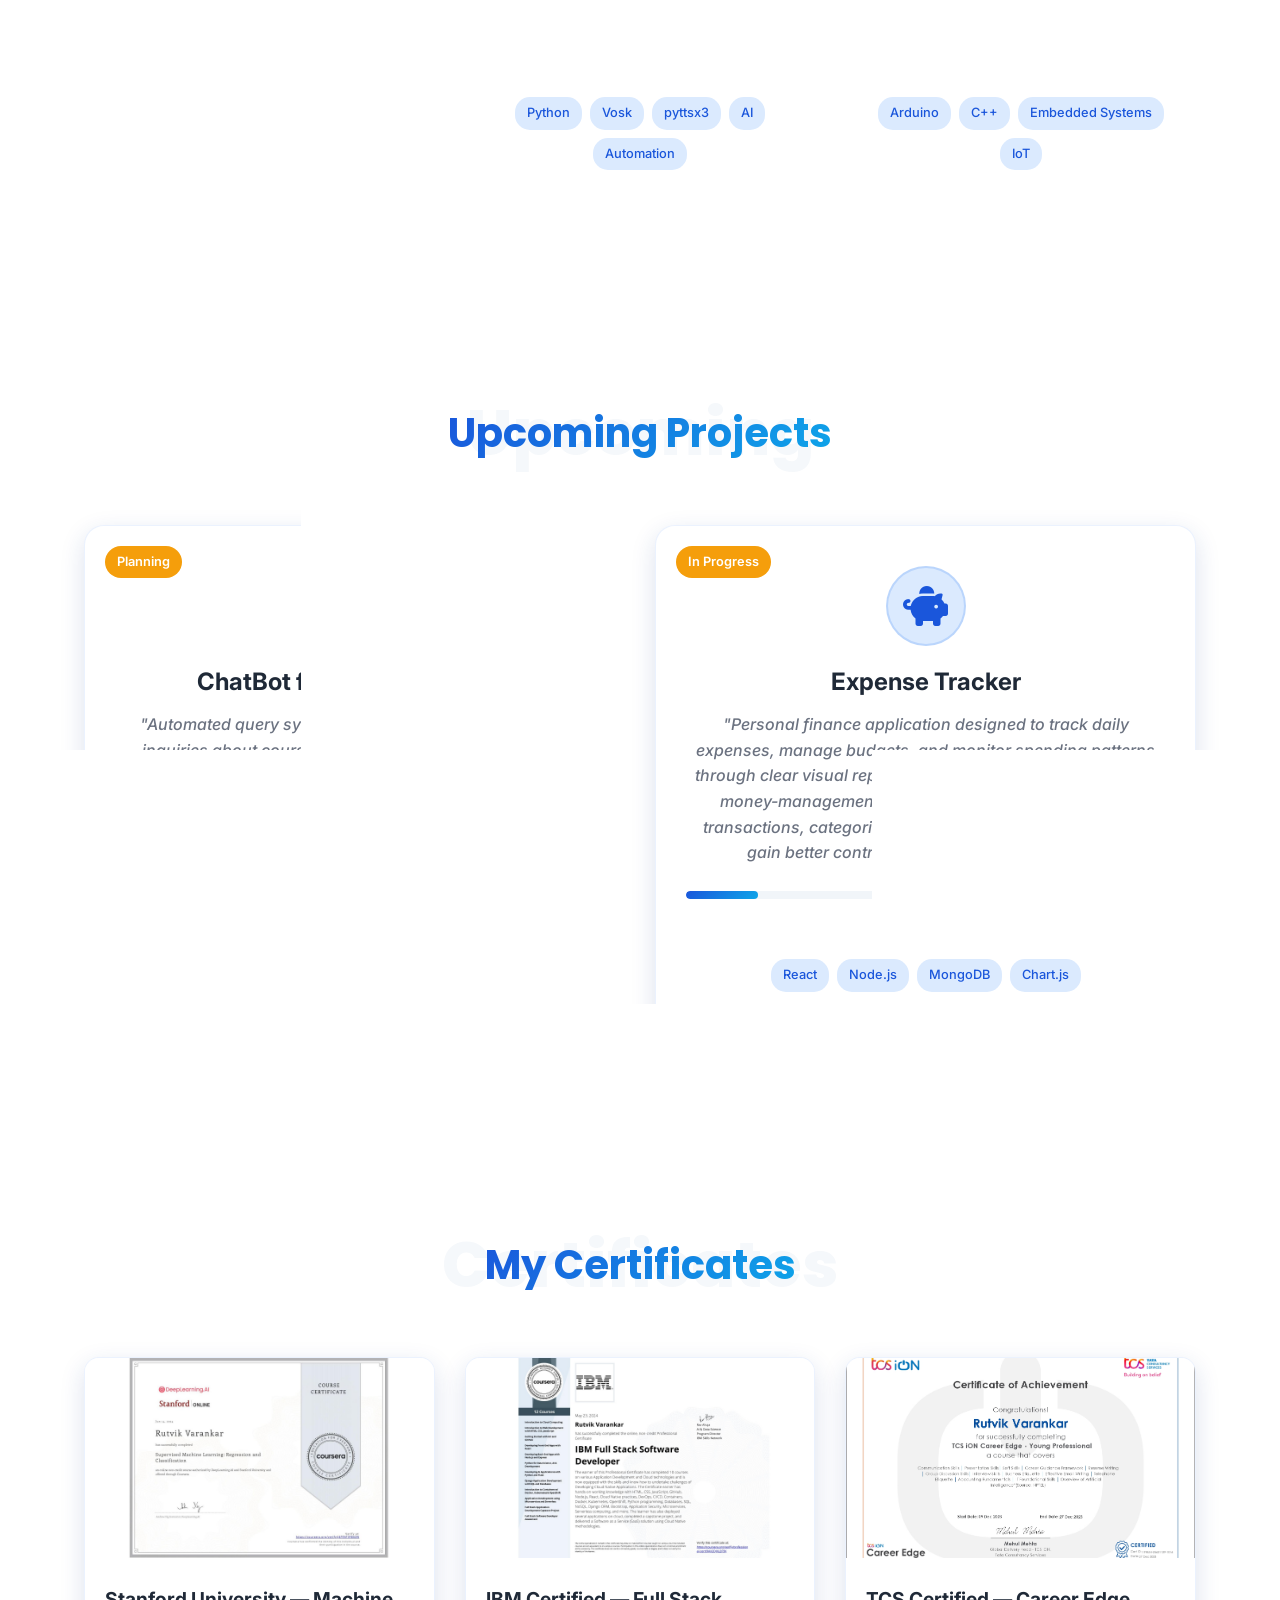
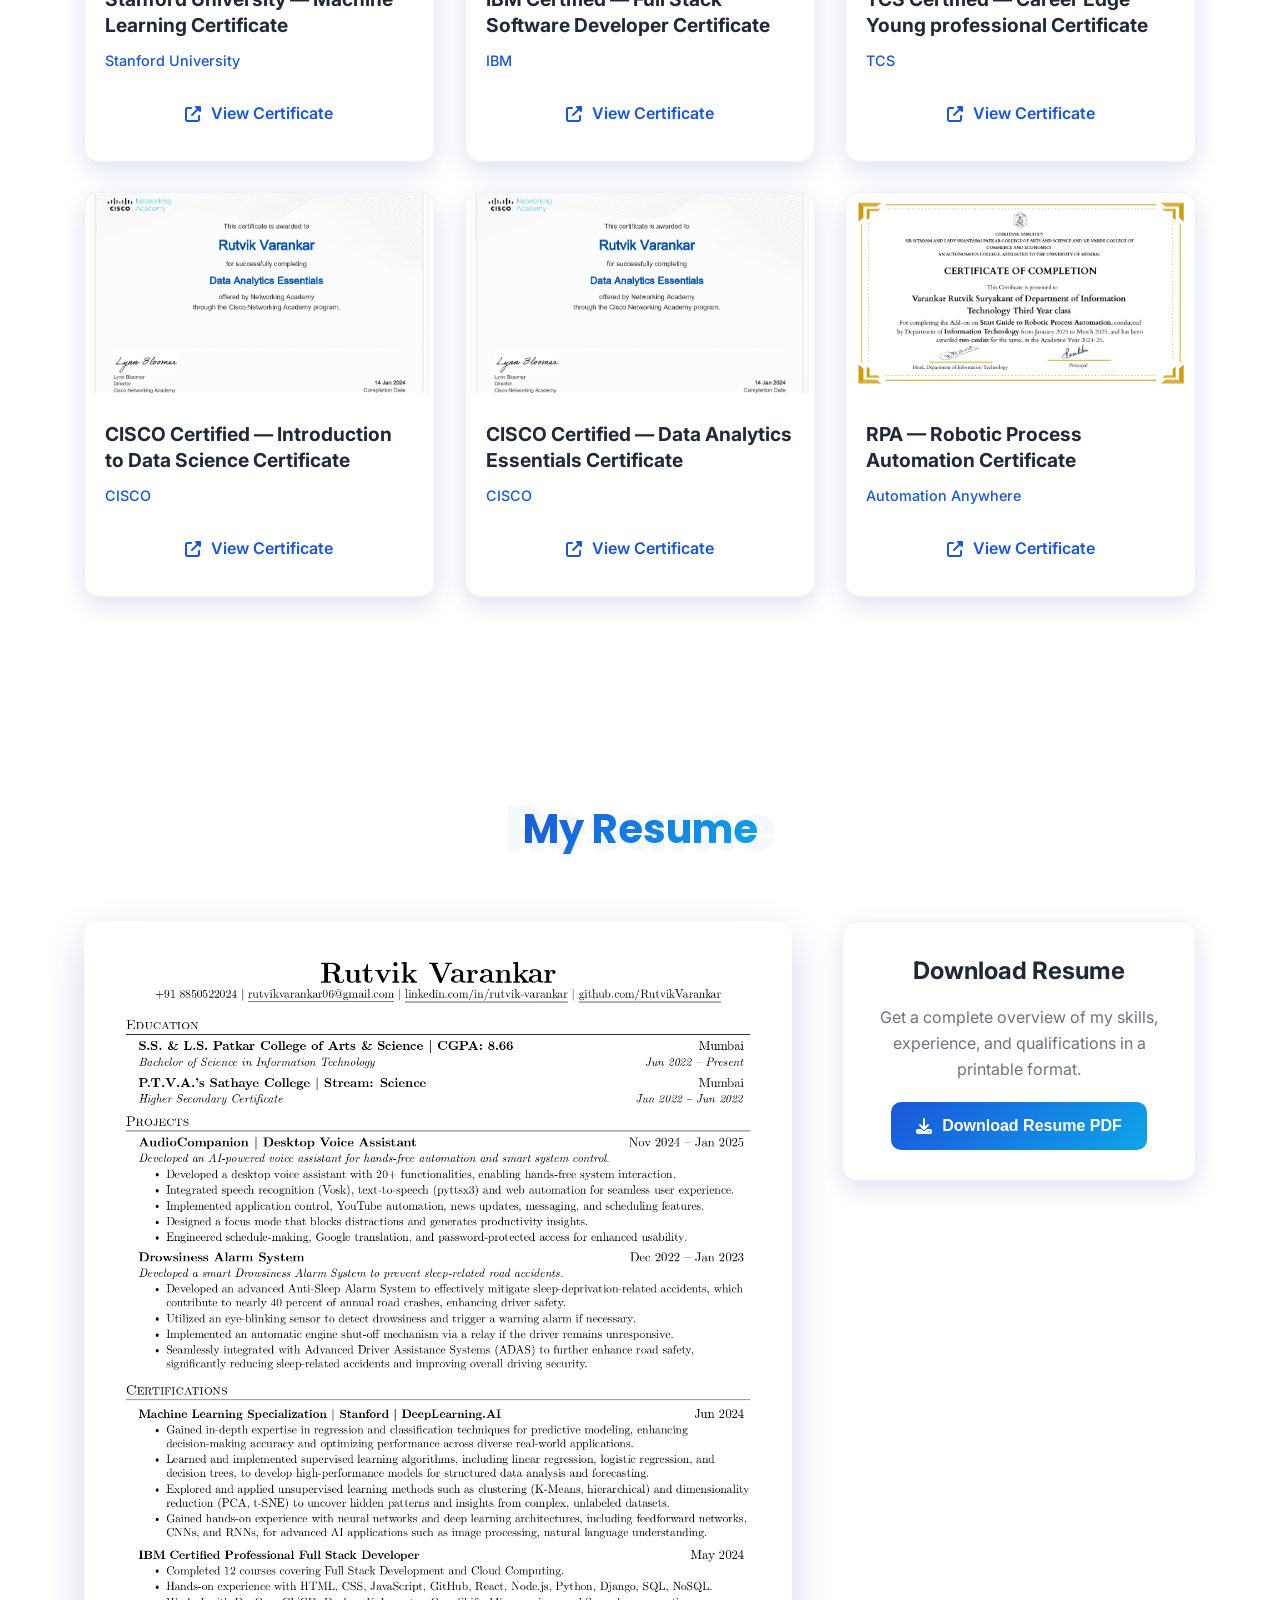
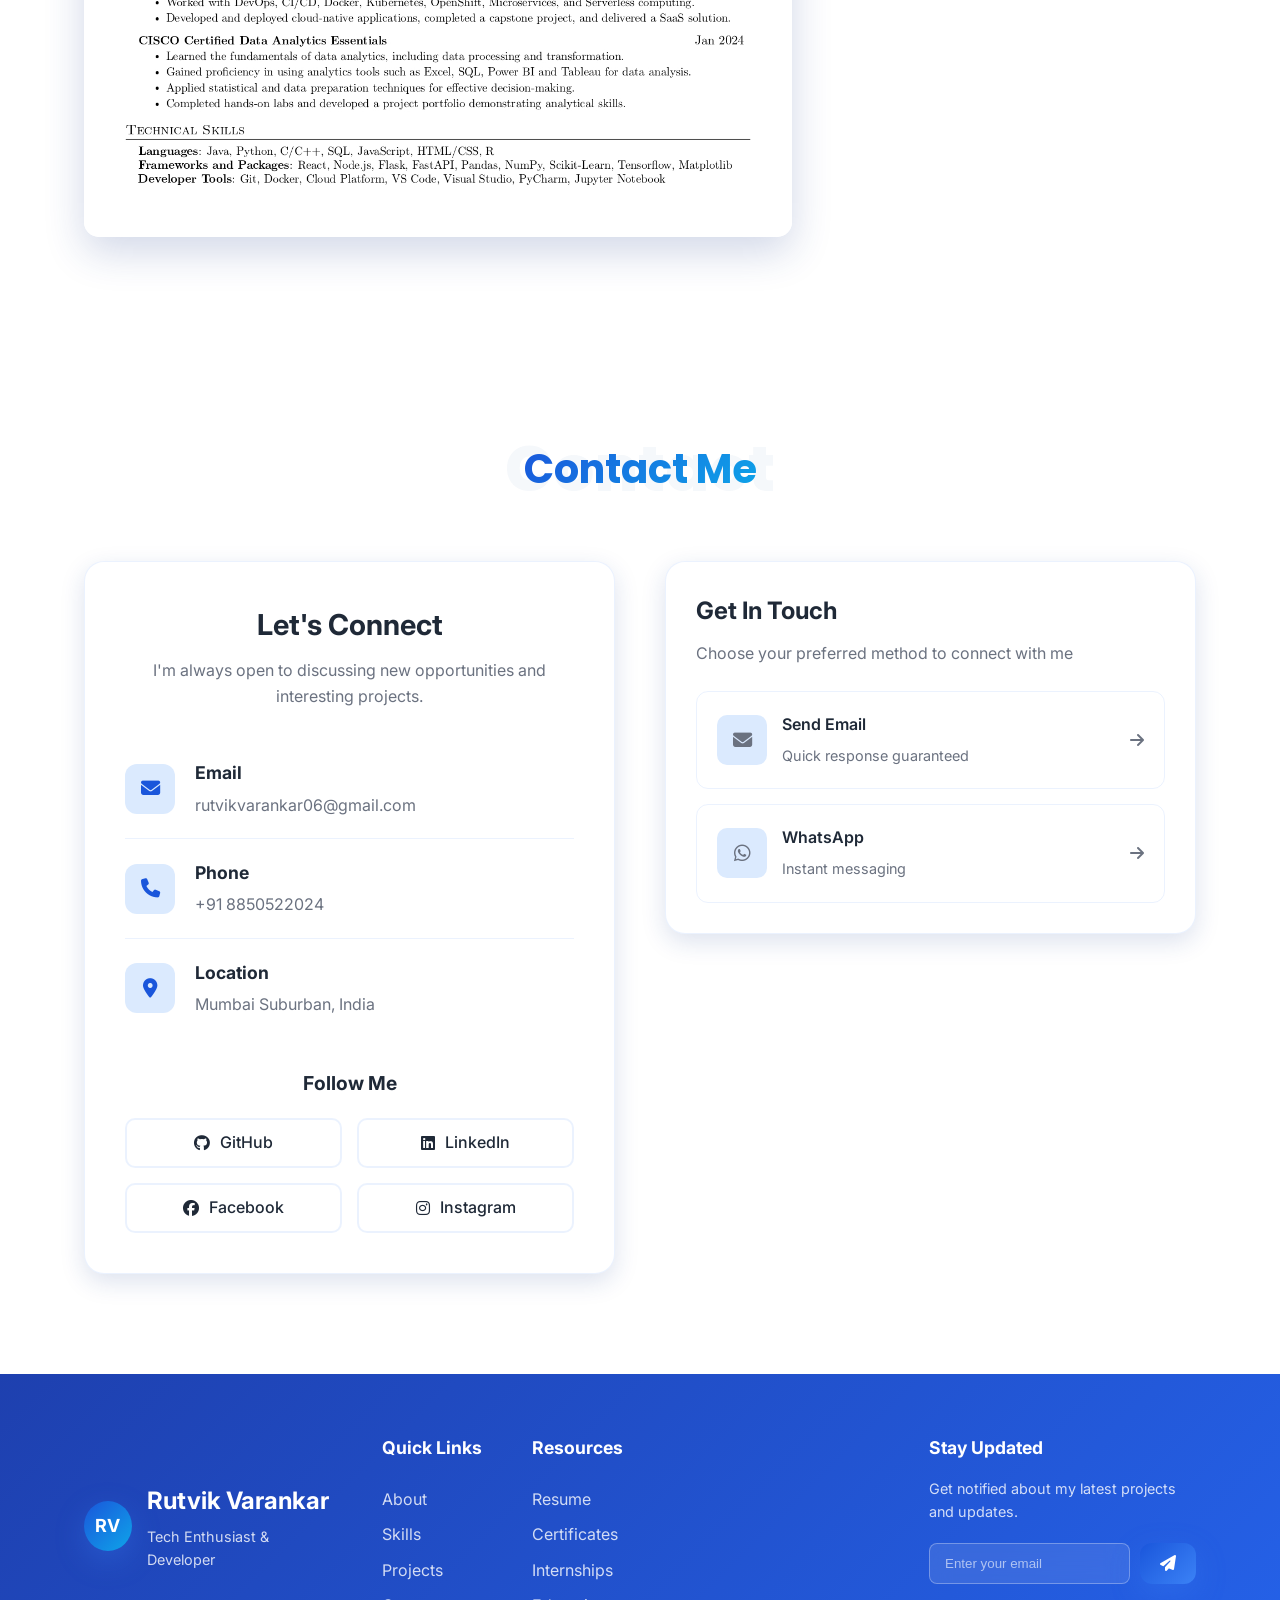
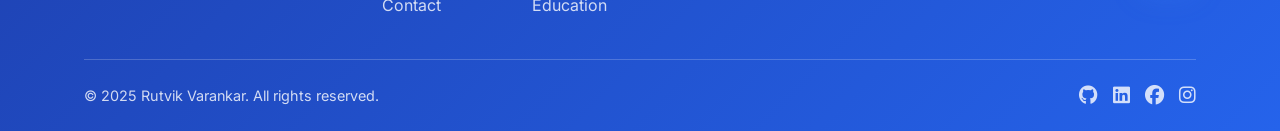
==== commit 349ad458: "Updated HTML" ====
--- a/index.html
+++ b/index.html
@@ -773,10 +773,13 @@
                         <i class="fas fa-piggy-bank"></i>
                     </div>
                     <h3>Expense Tracker</h3>
-                    <p class="project-description"><em>"Personal finance application for tracking daily expenses,
-                            managing budgets and monitoring
-                            spending patterns with clear visual reports. Money management tool that helps users record
-                            transactions, set savings goals and maintain control over their personal finances"</em></p>
+                    <p class="project-description"><em>"Personal finance application designed to track daily expenses,
+                            manage budgets,
+                            and monitor spending patterns through clear visual reports and analytics. A comprehensive
+                            money-management
+                            tool that enables users to record transactions, categorize spending, set savings goals, and
+                            gain better control
+                            _over their financial habits."</em></p>
                     <div class="project-progress">
                         <div class="progress-bar">
                             <div class="progress-fill" style="width: 15%"></div>
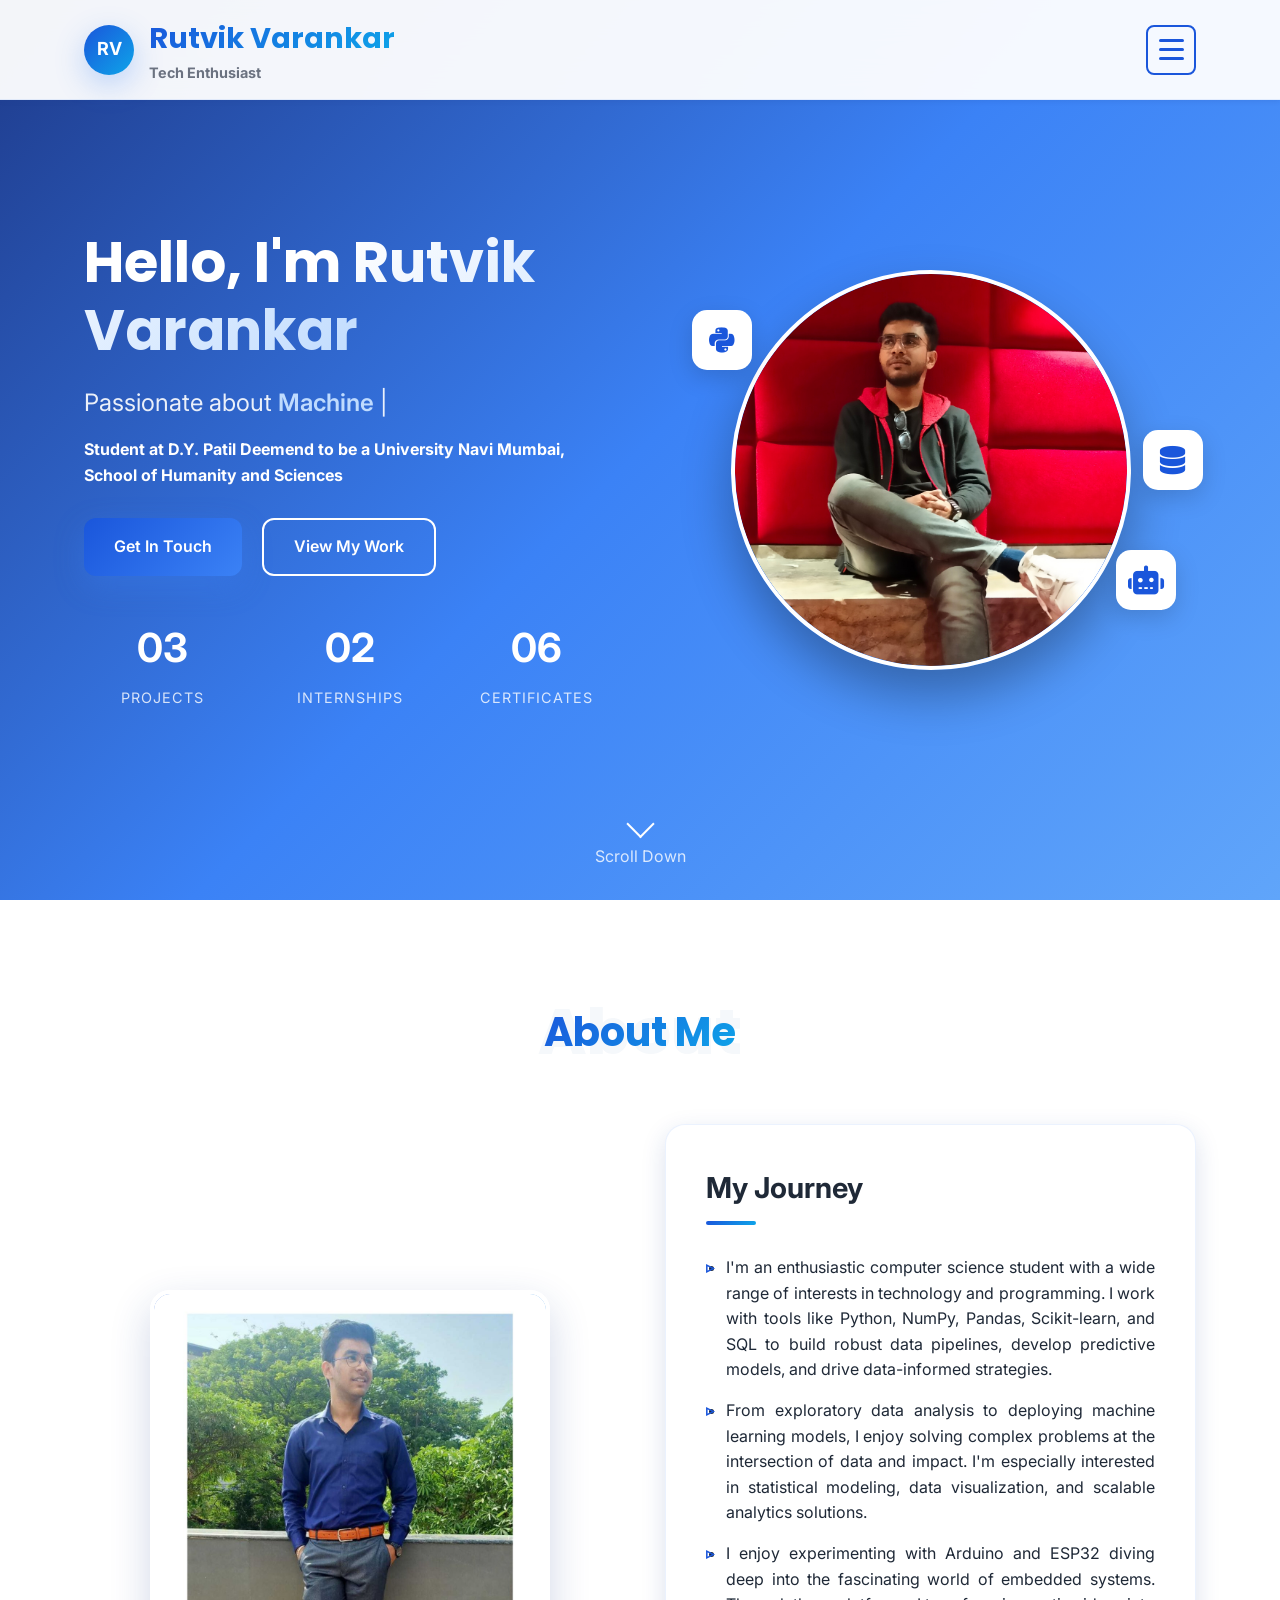
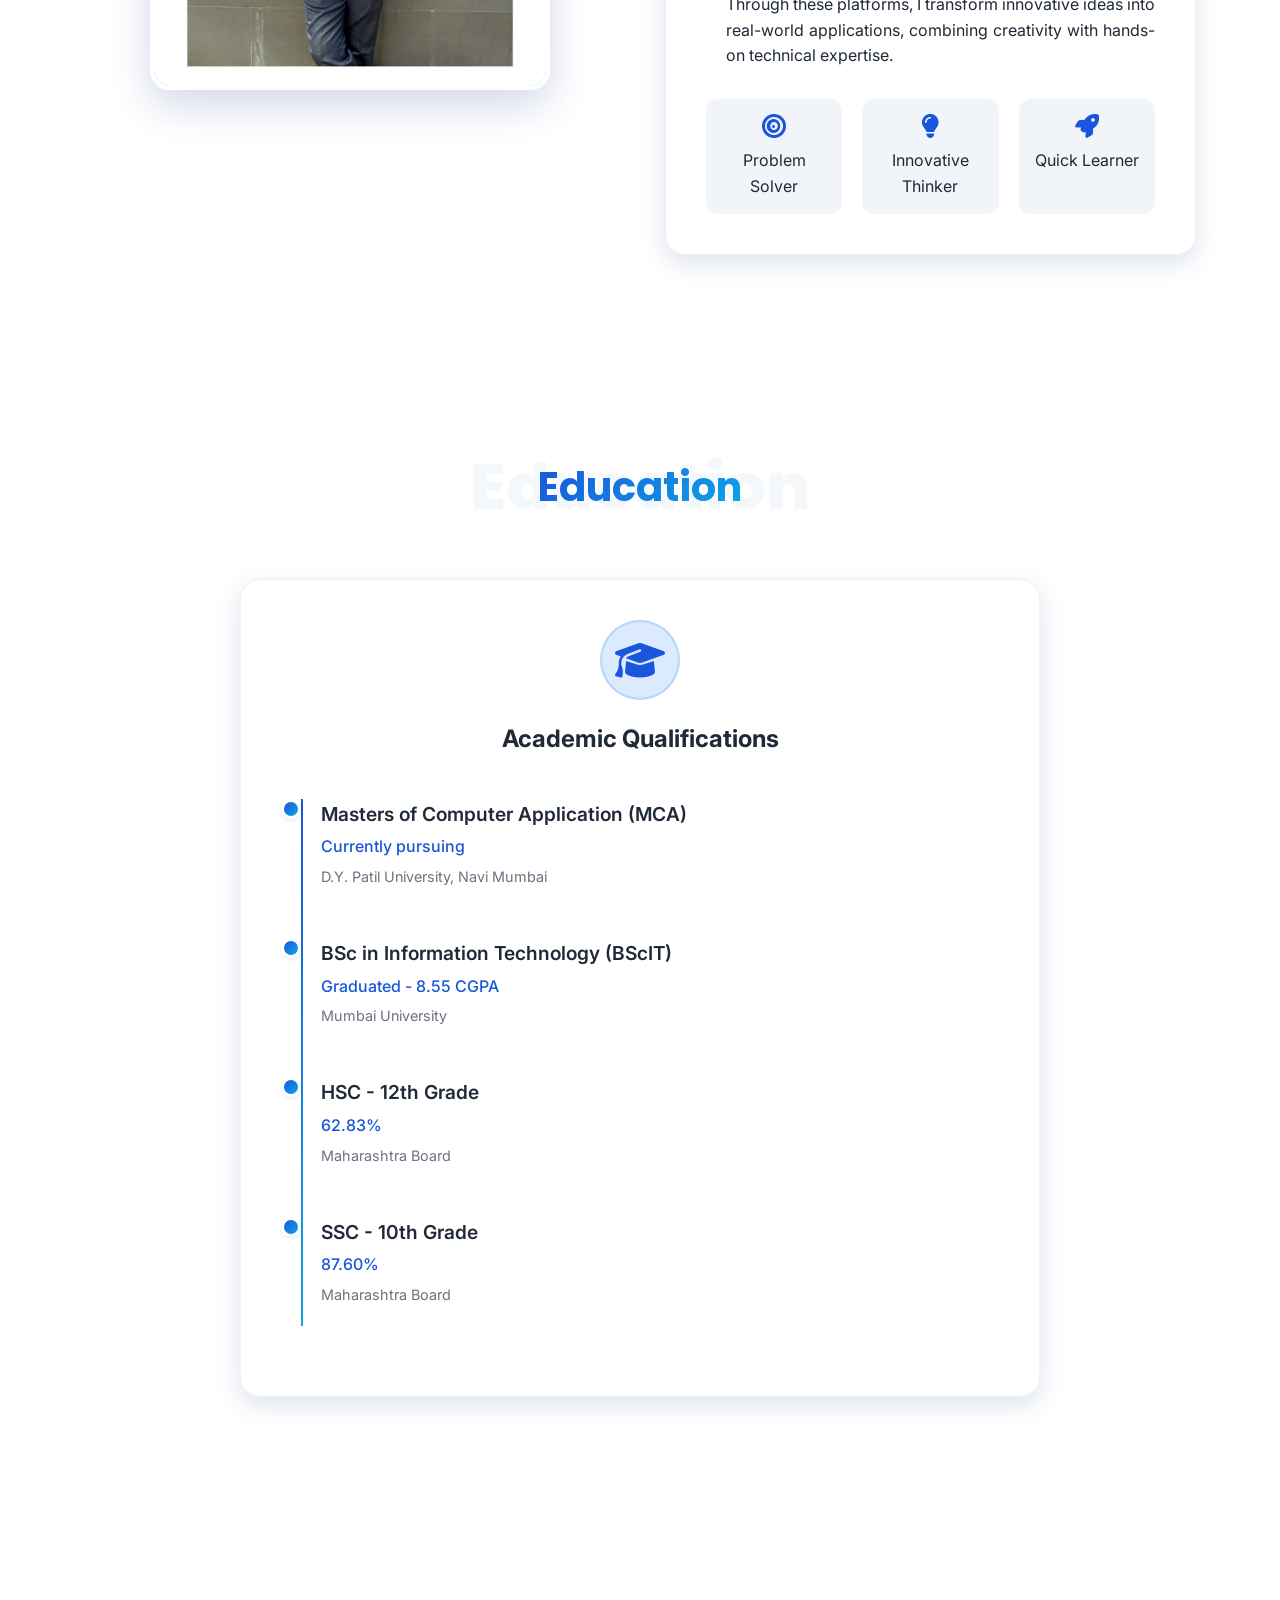
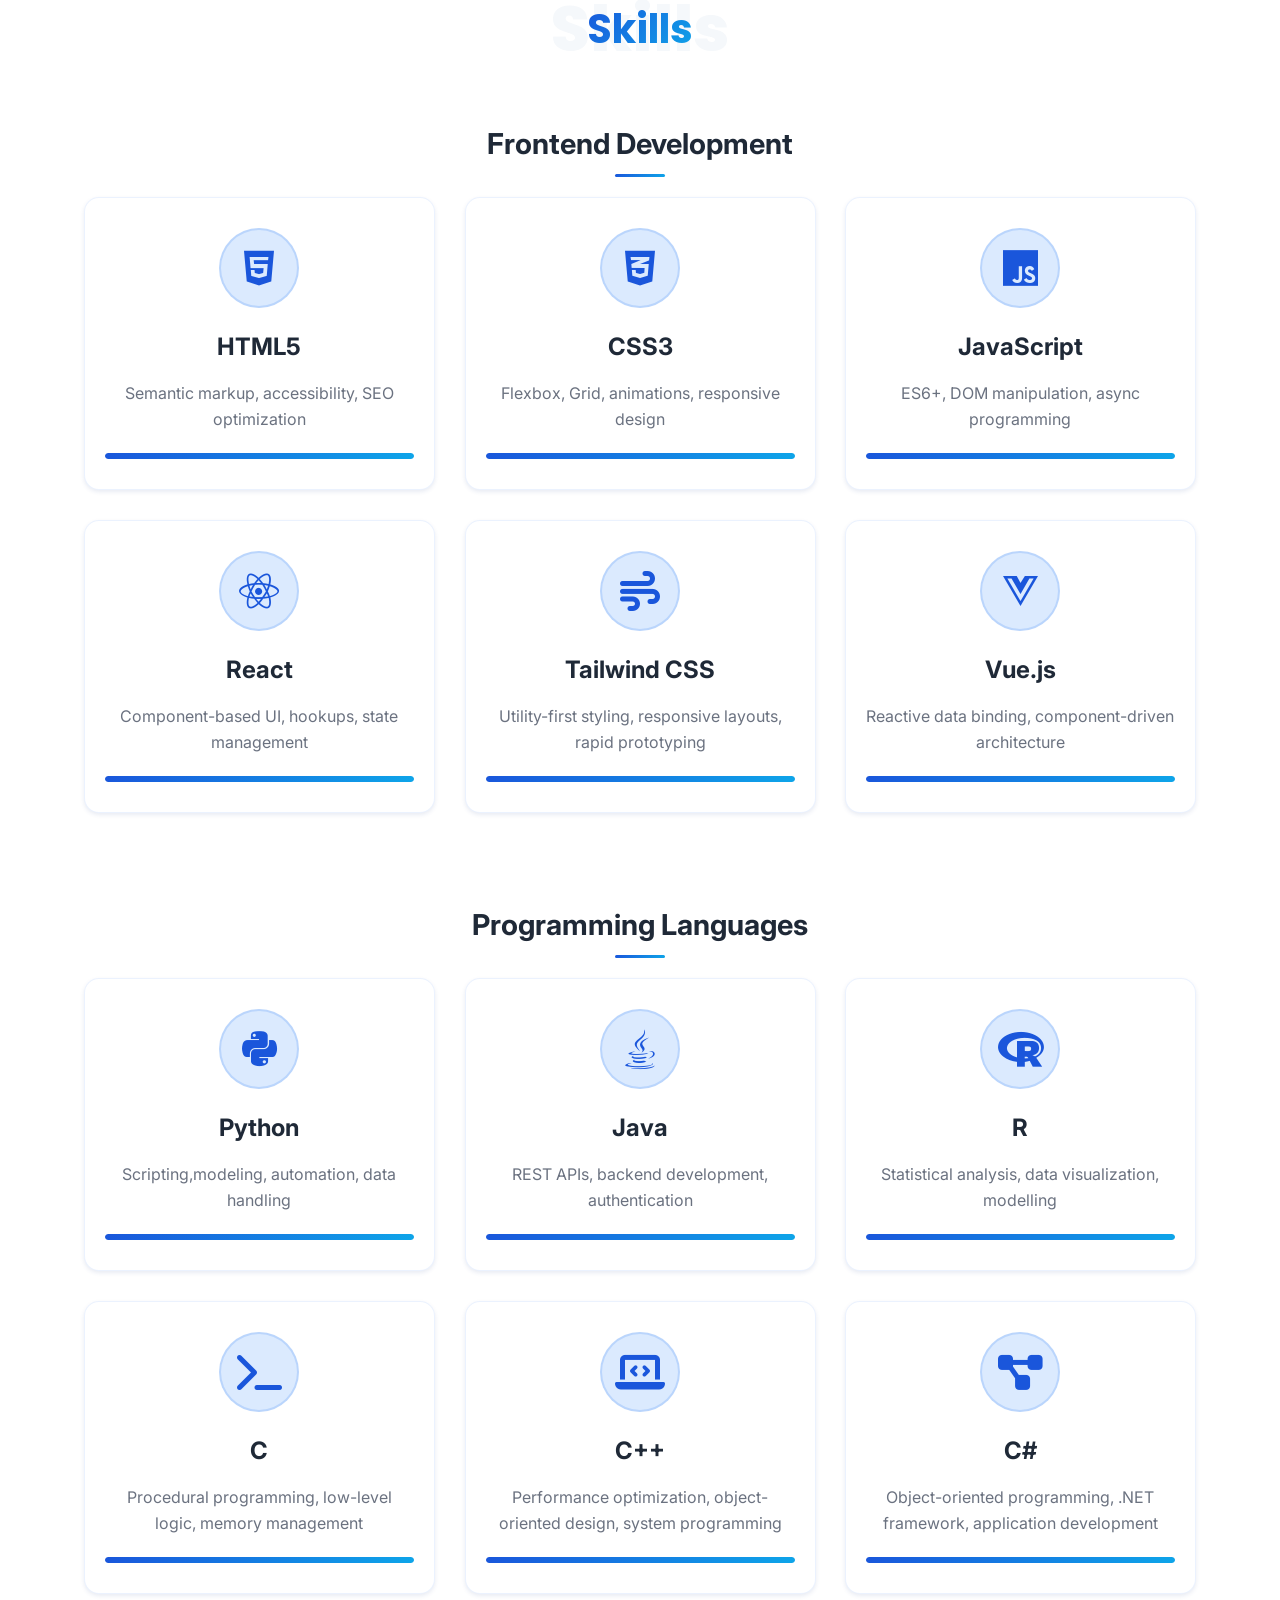
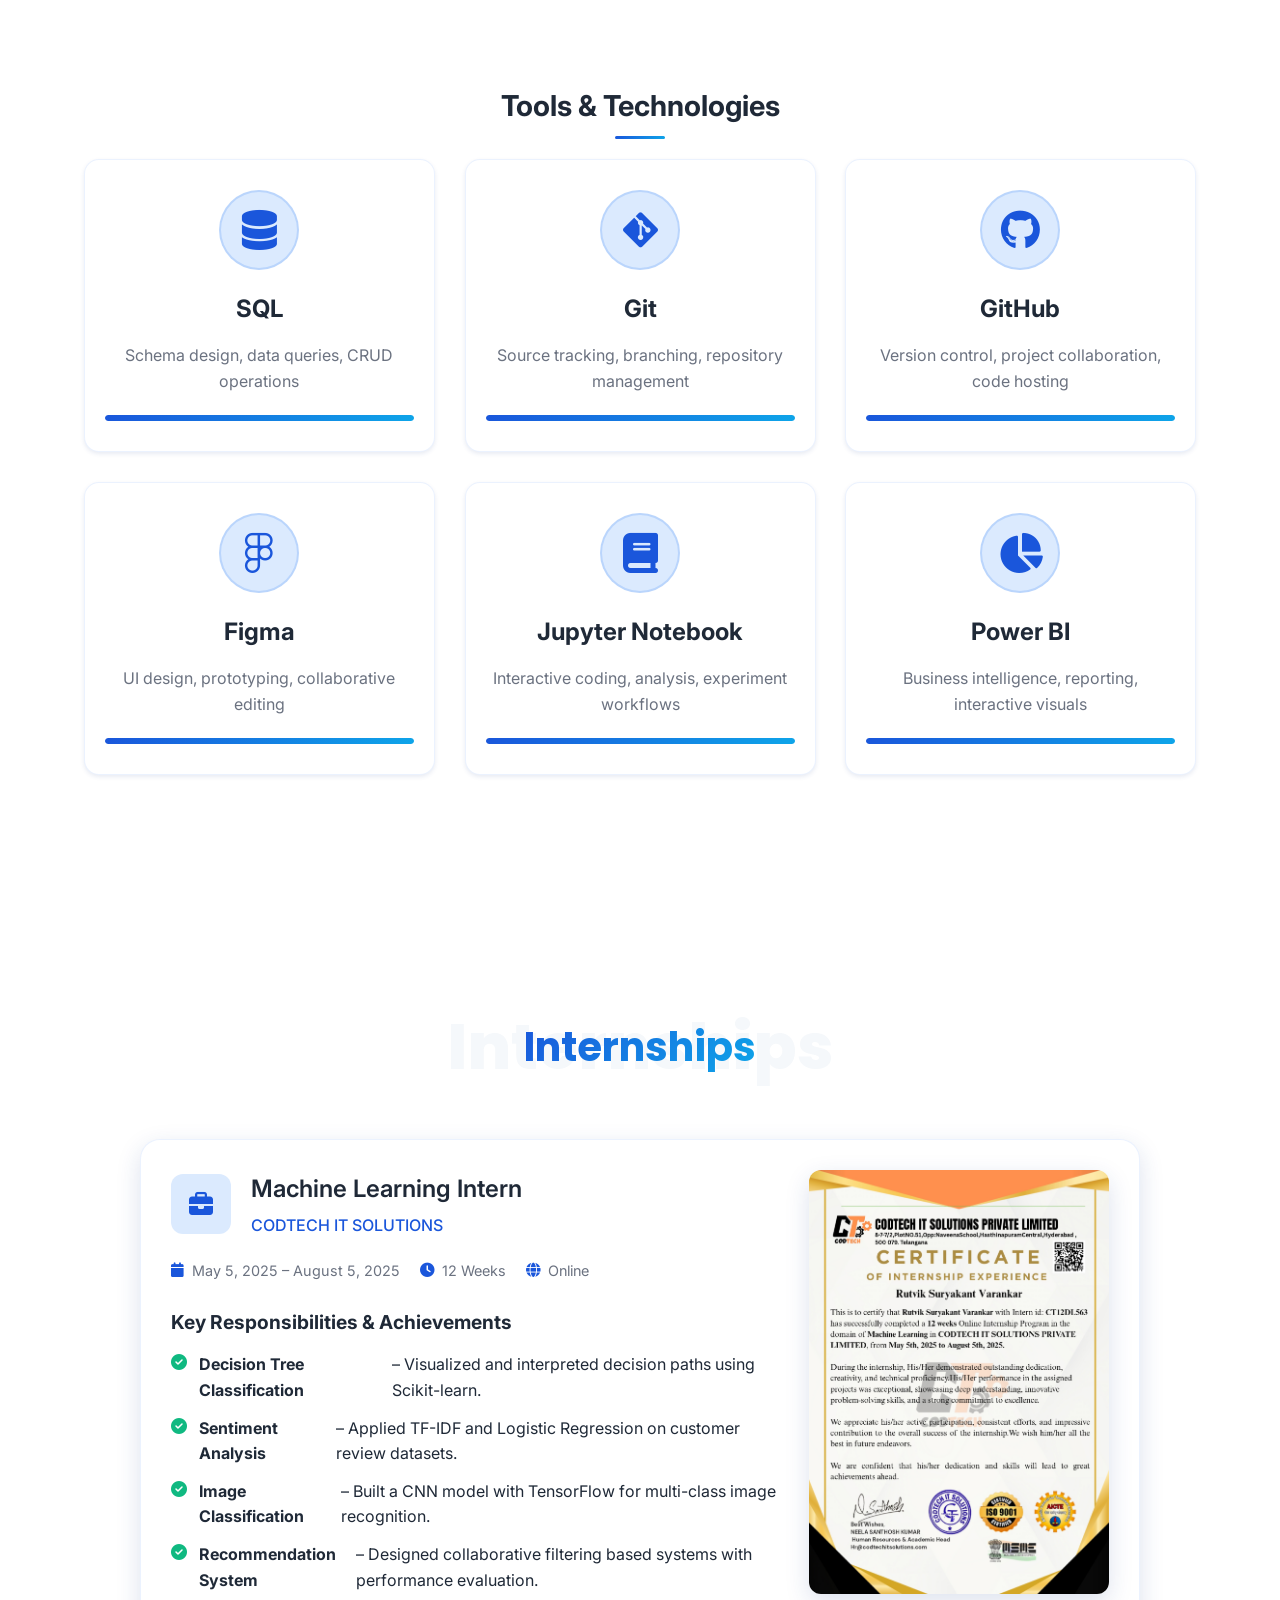
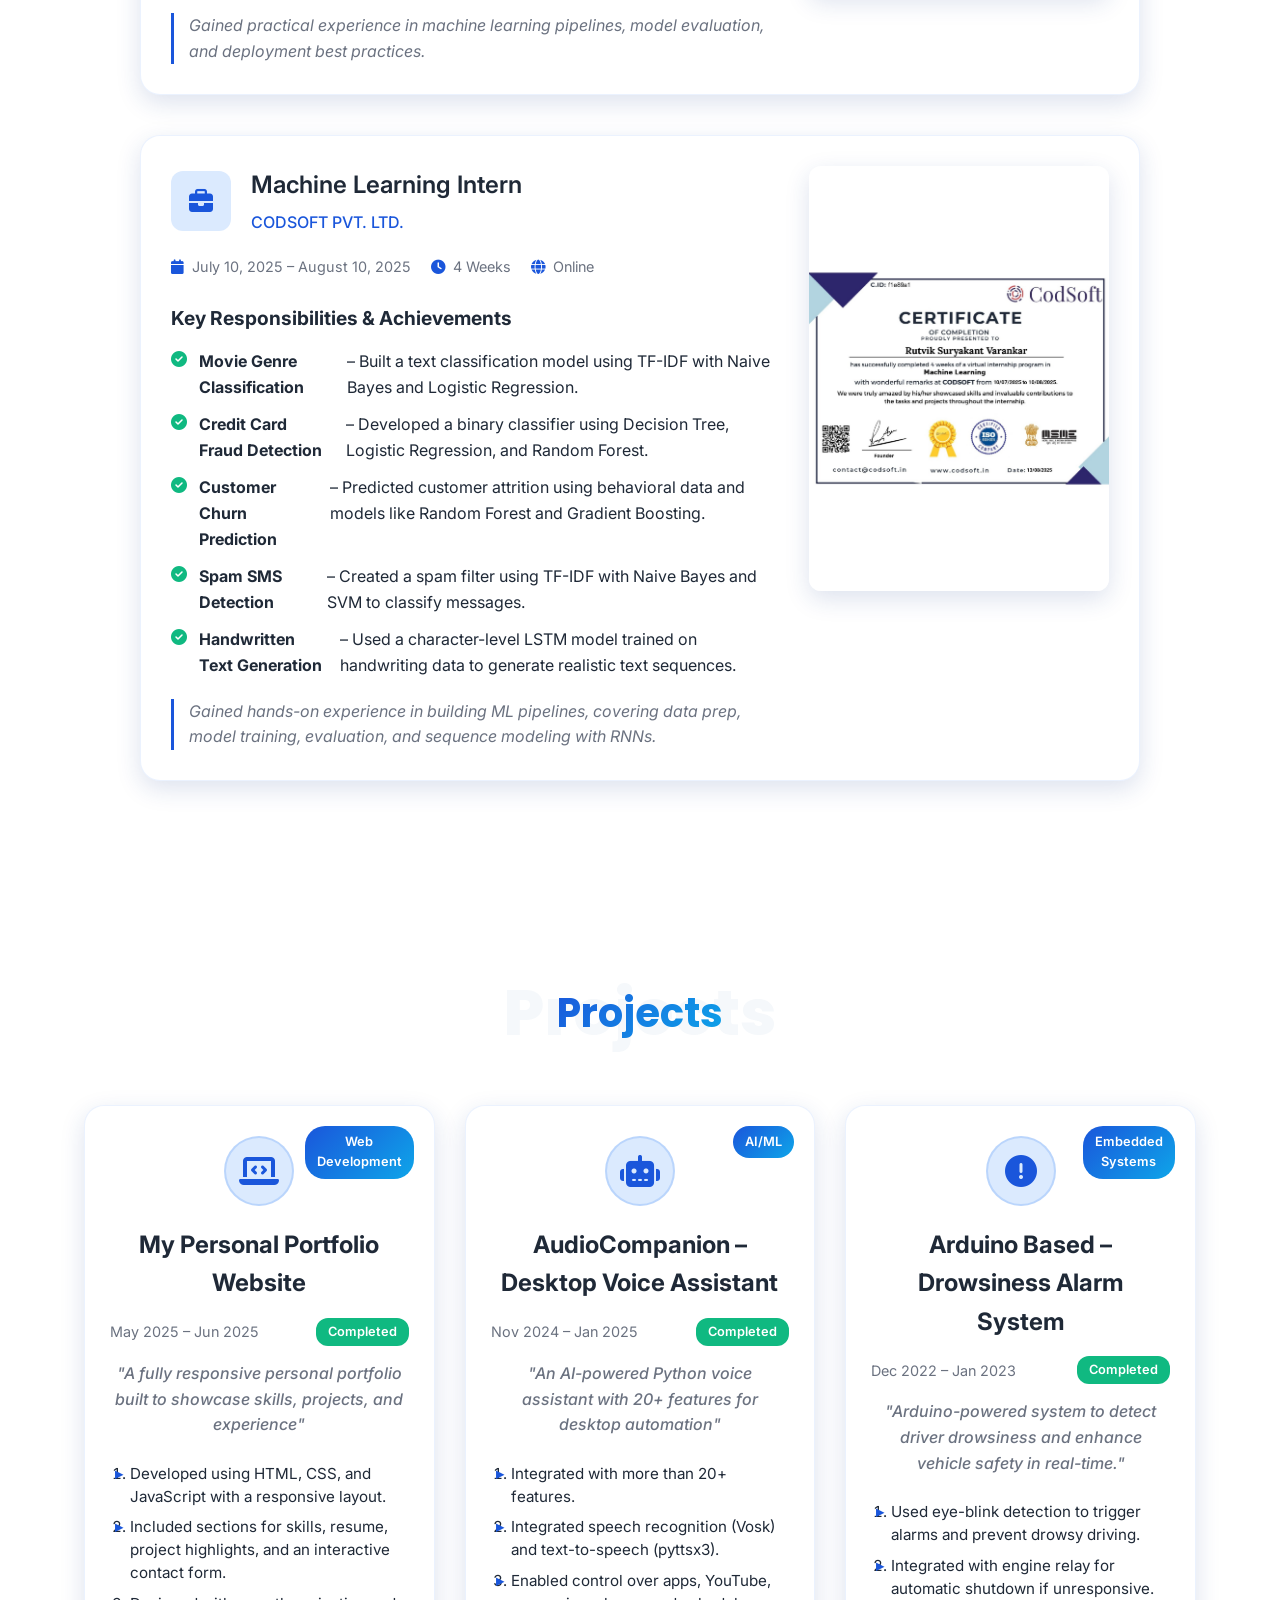
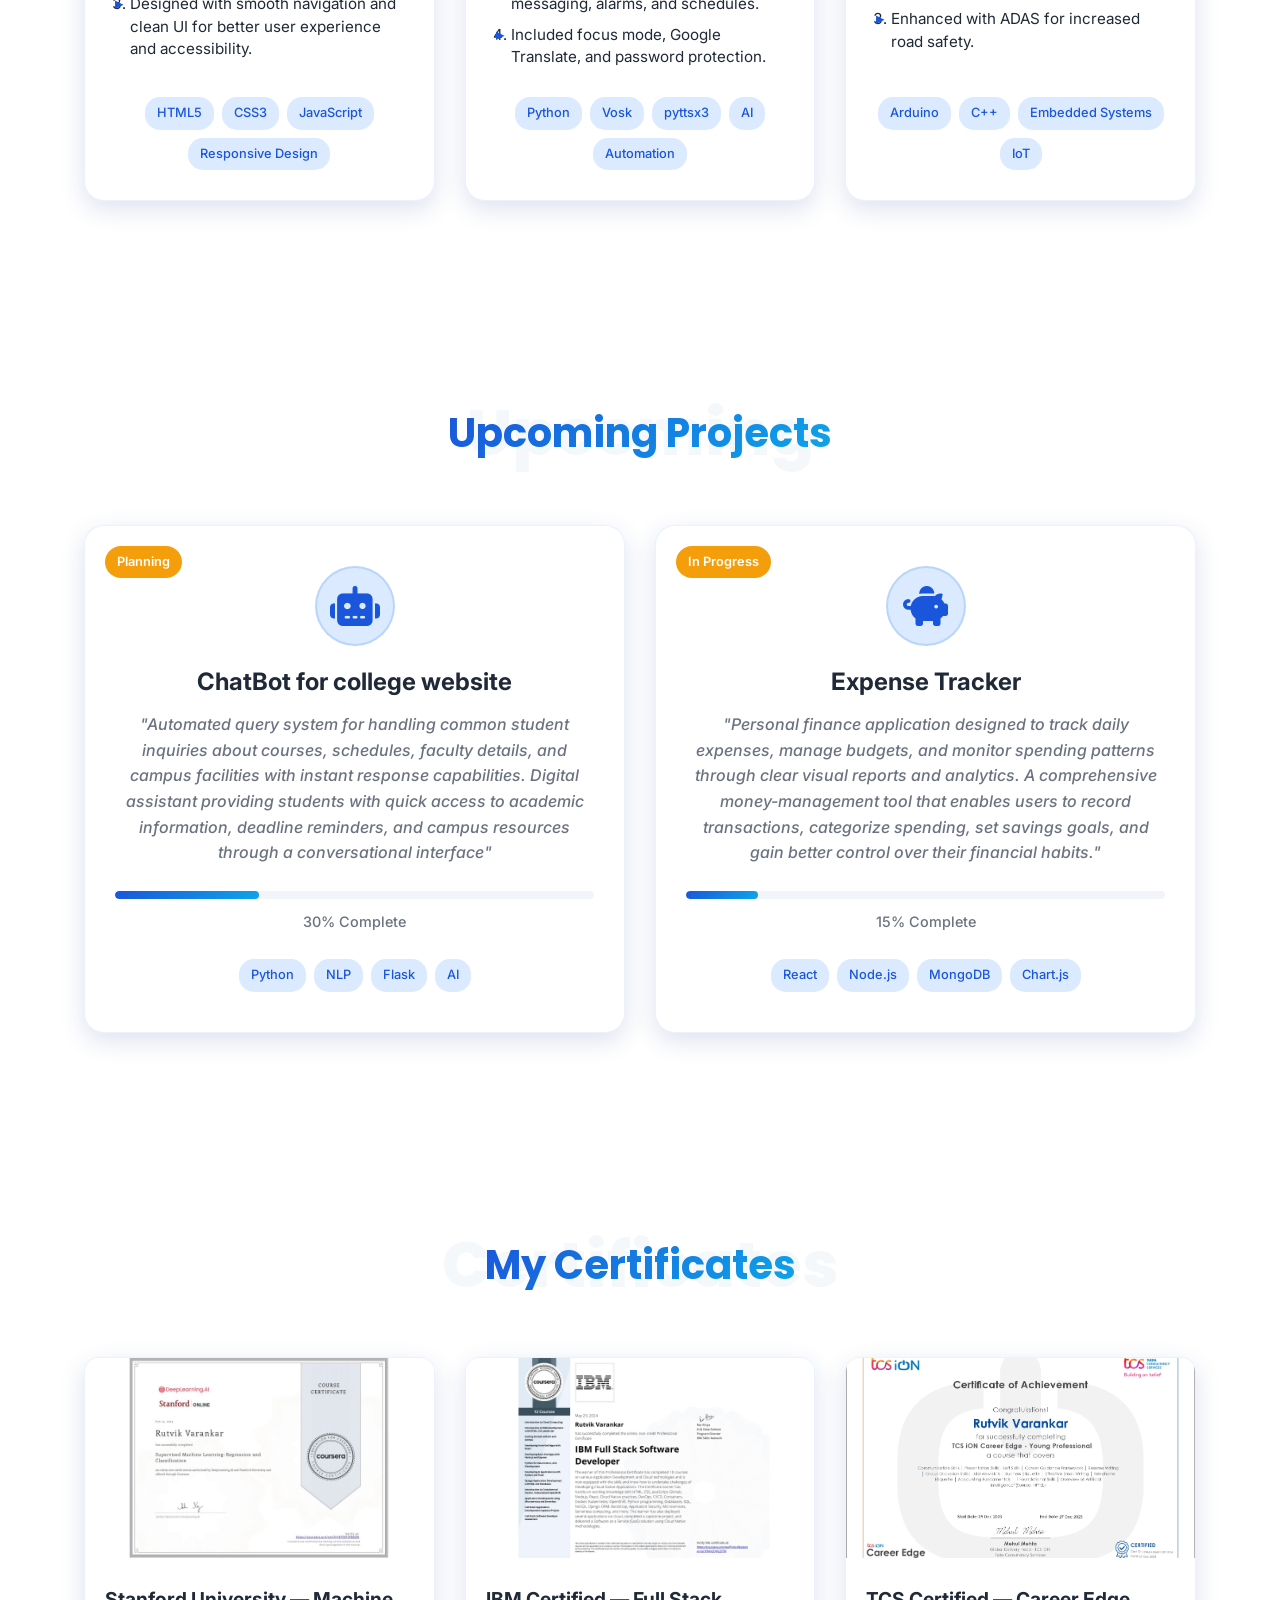
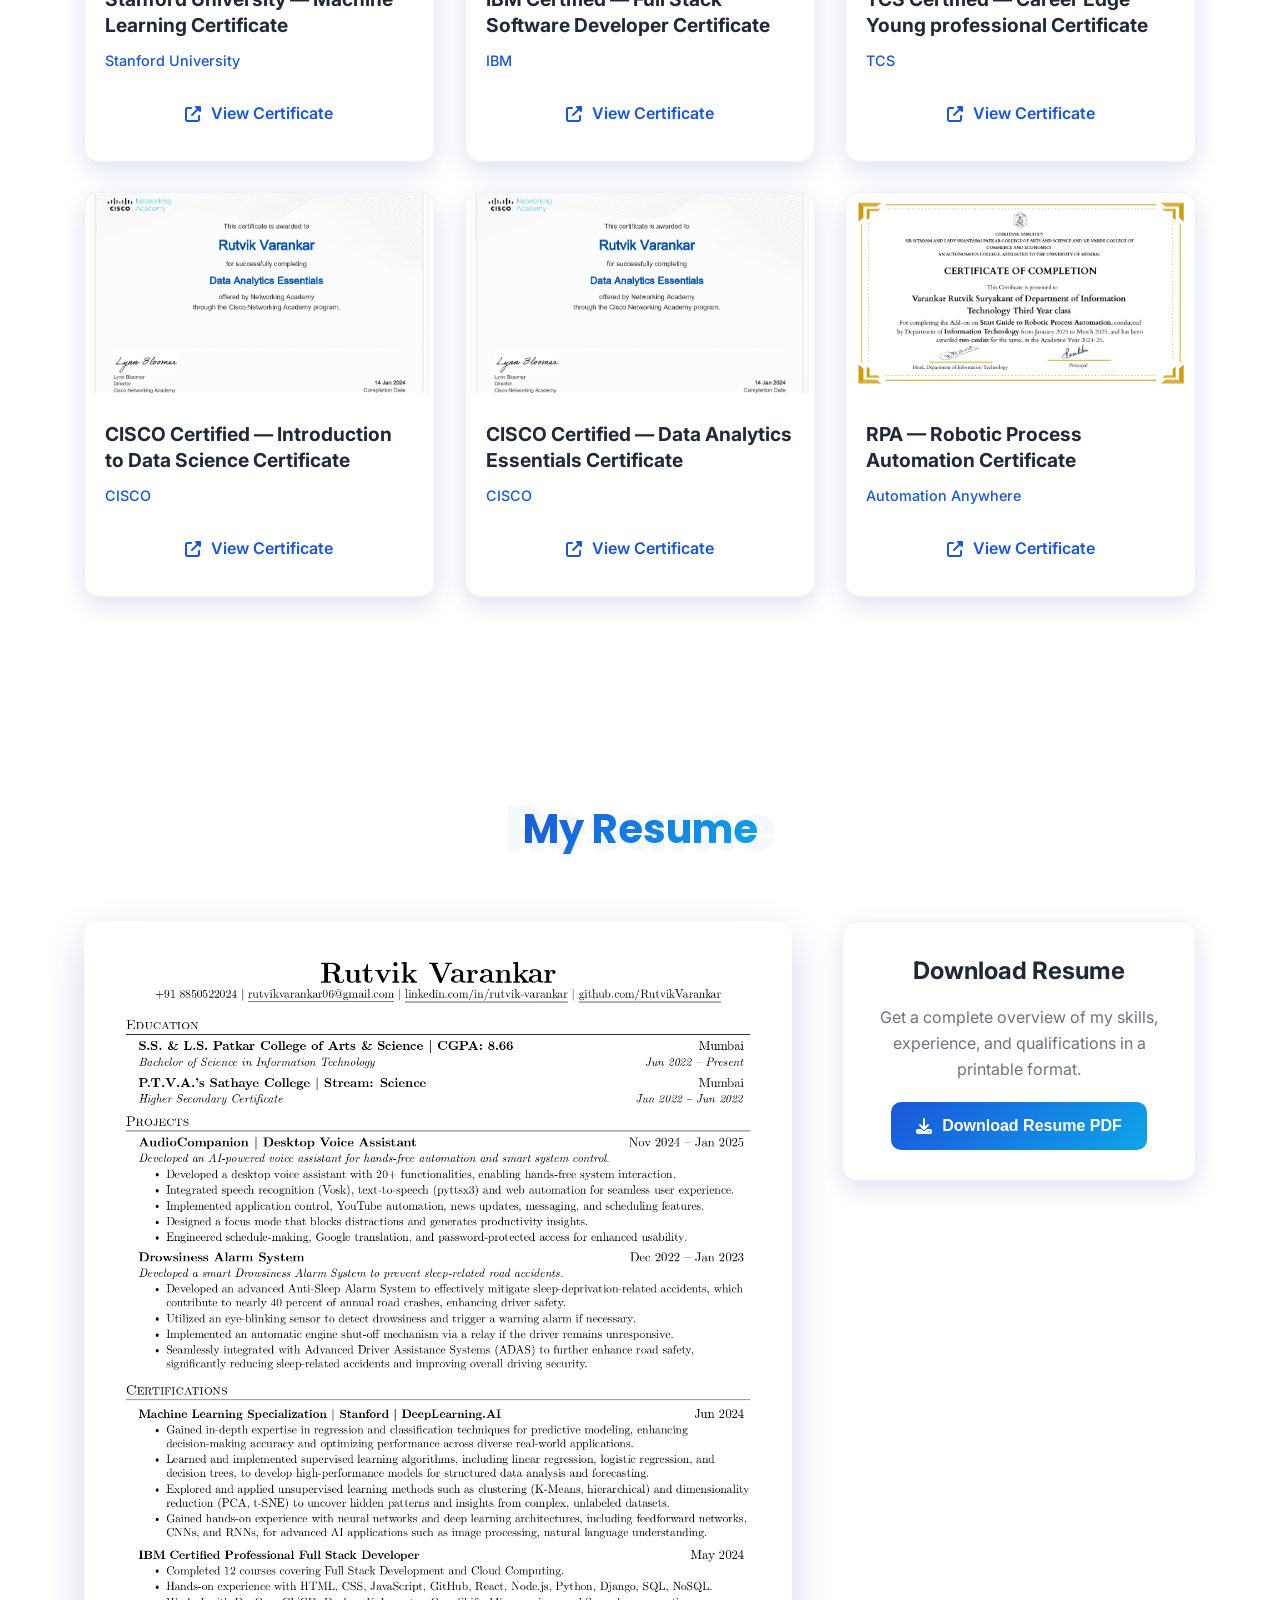
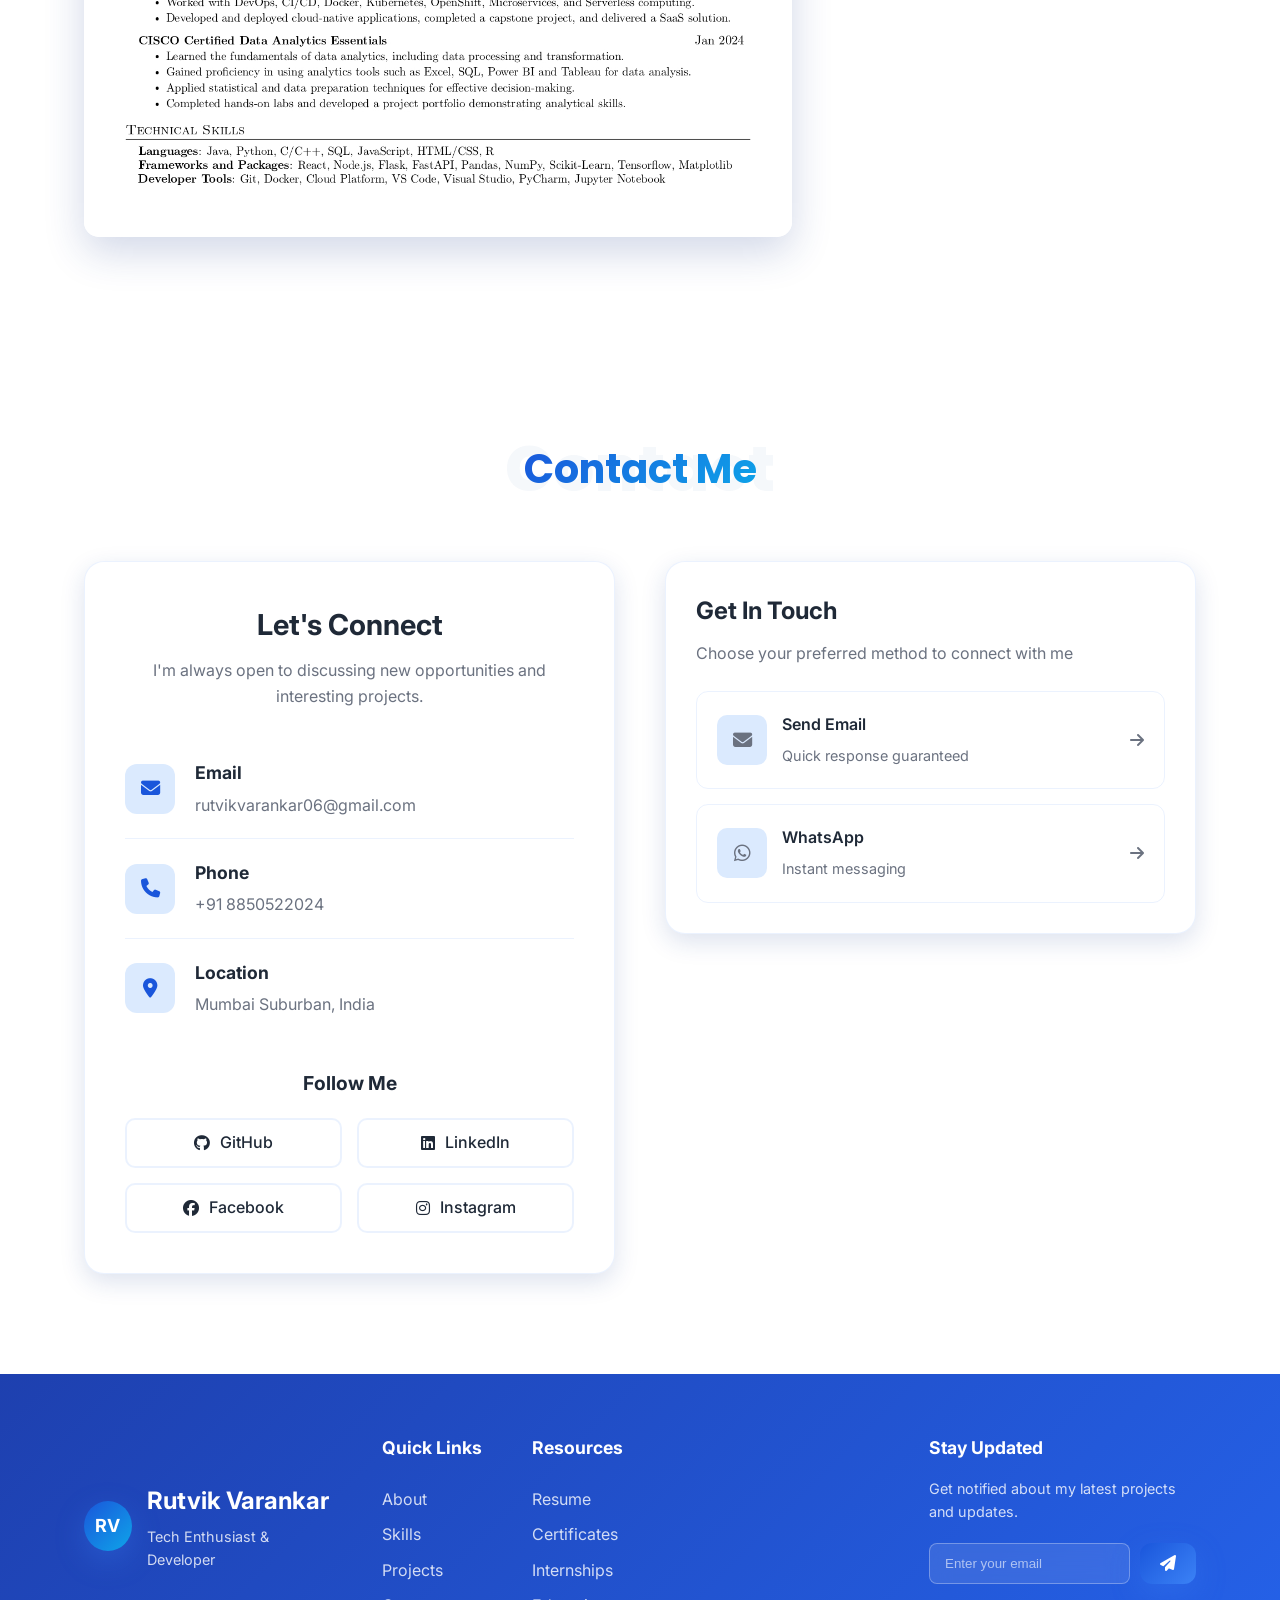
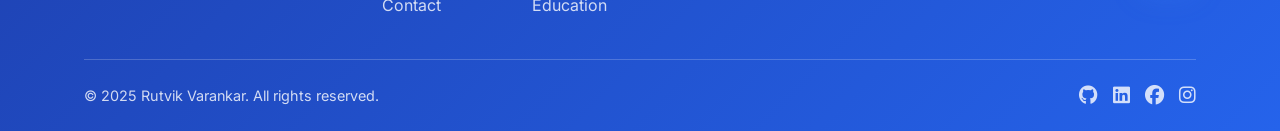
==== commit 207216e2: "Updated HTML" ====
--- a/index.html
+++ b/index.html
@@ -778,8 +778,7 @@
                             and monitor spending patterns through clear visual reports and analytics. A comprehensive
                             money-management
                             tool that enables users to record transactions, categorize spending, set savings goals, and
-                            gain better control
-                            _over their financial habits."</em></p>
+                            gain better control over their financial habits."</em></p>
                     <div class="project-progress">
                         <div class="progress-bar">
                             <div class="progress-fill" style="width: 15%"></div>
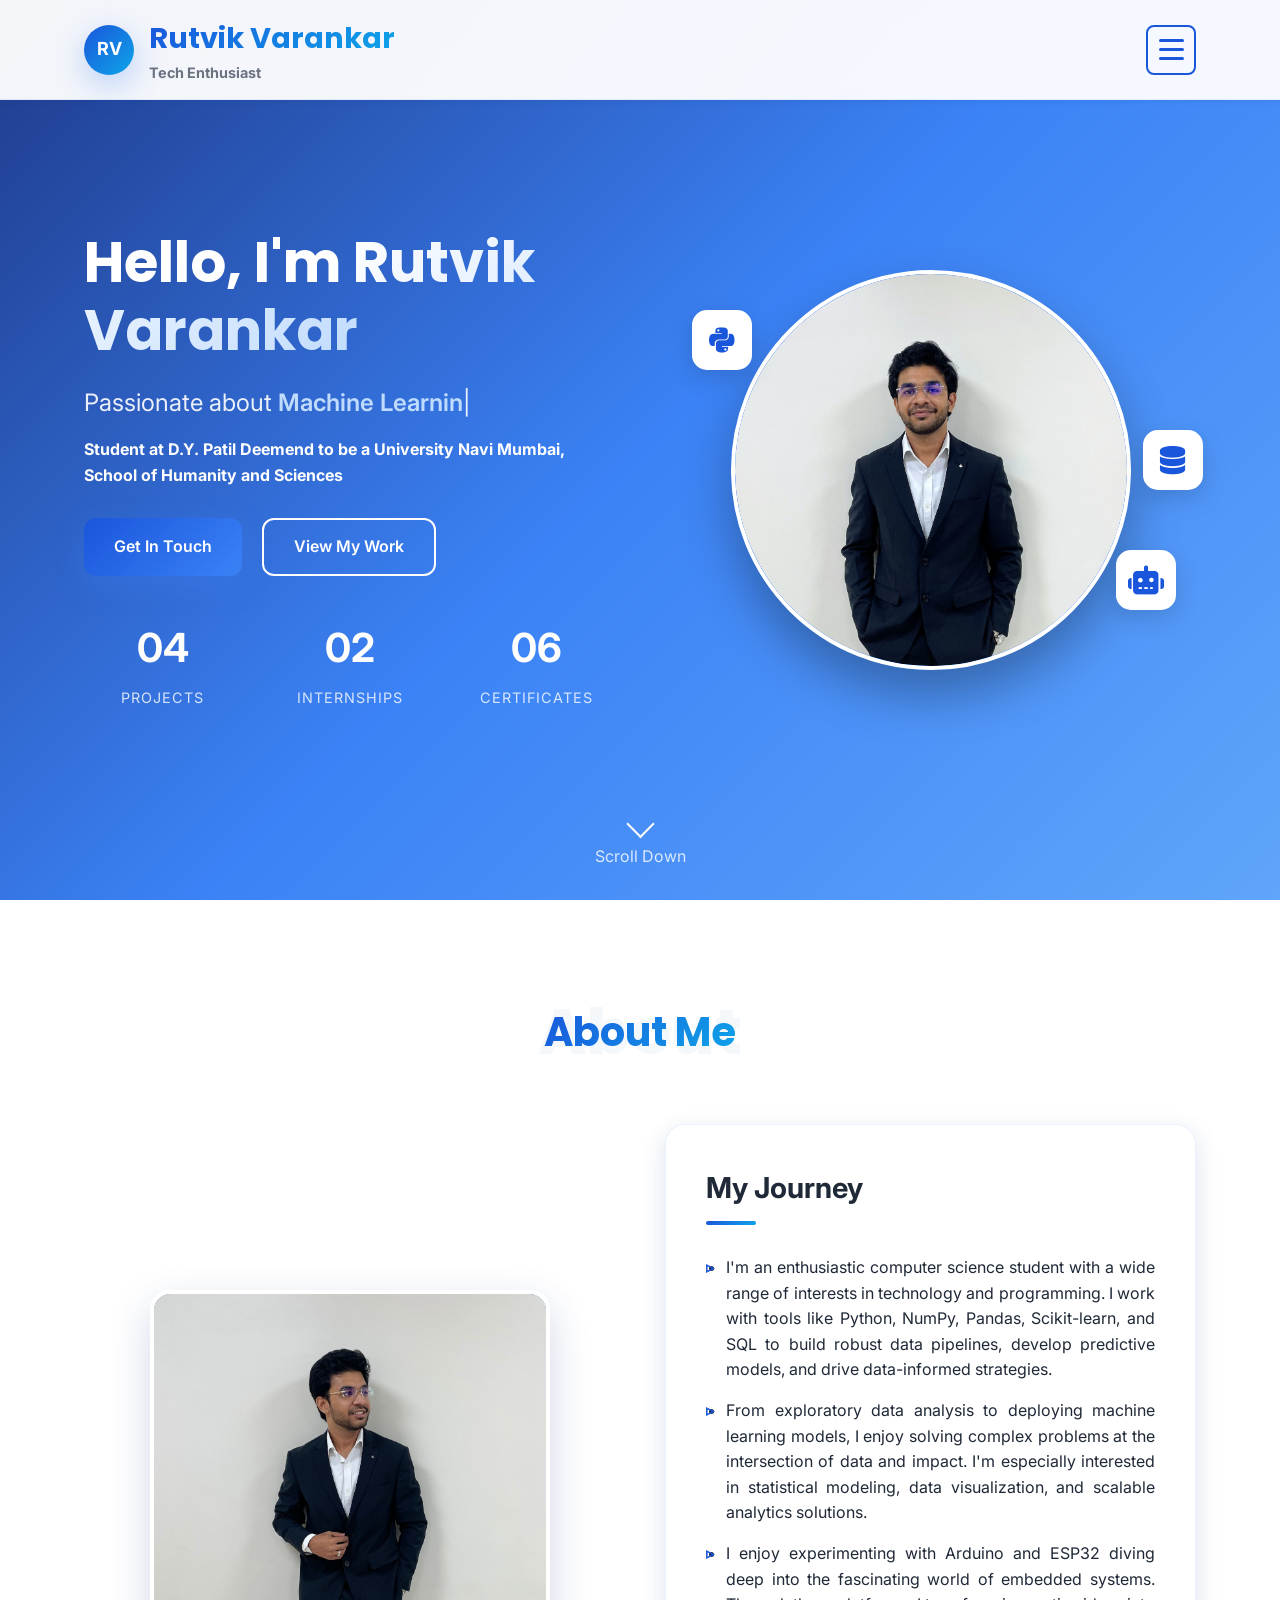
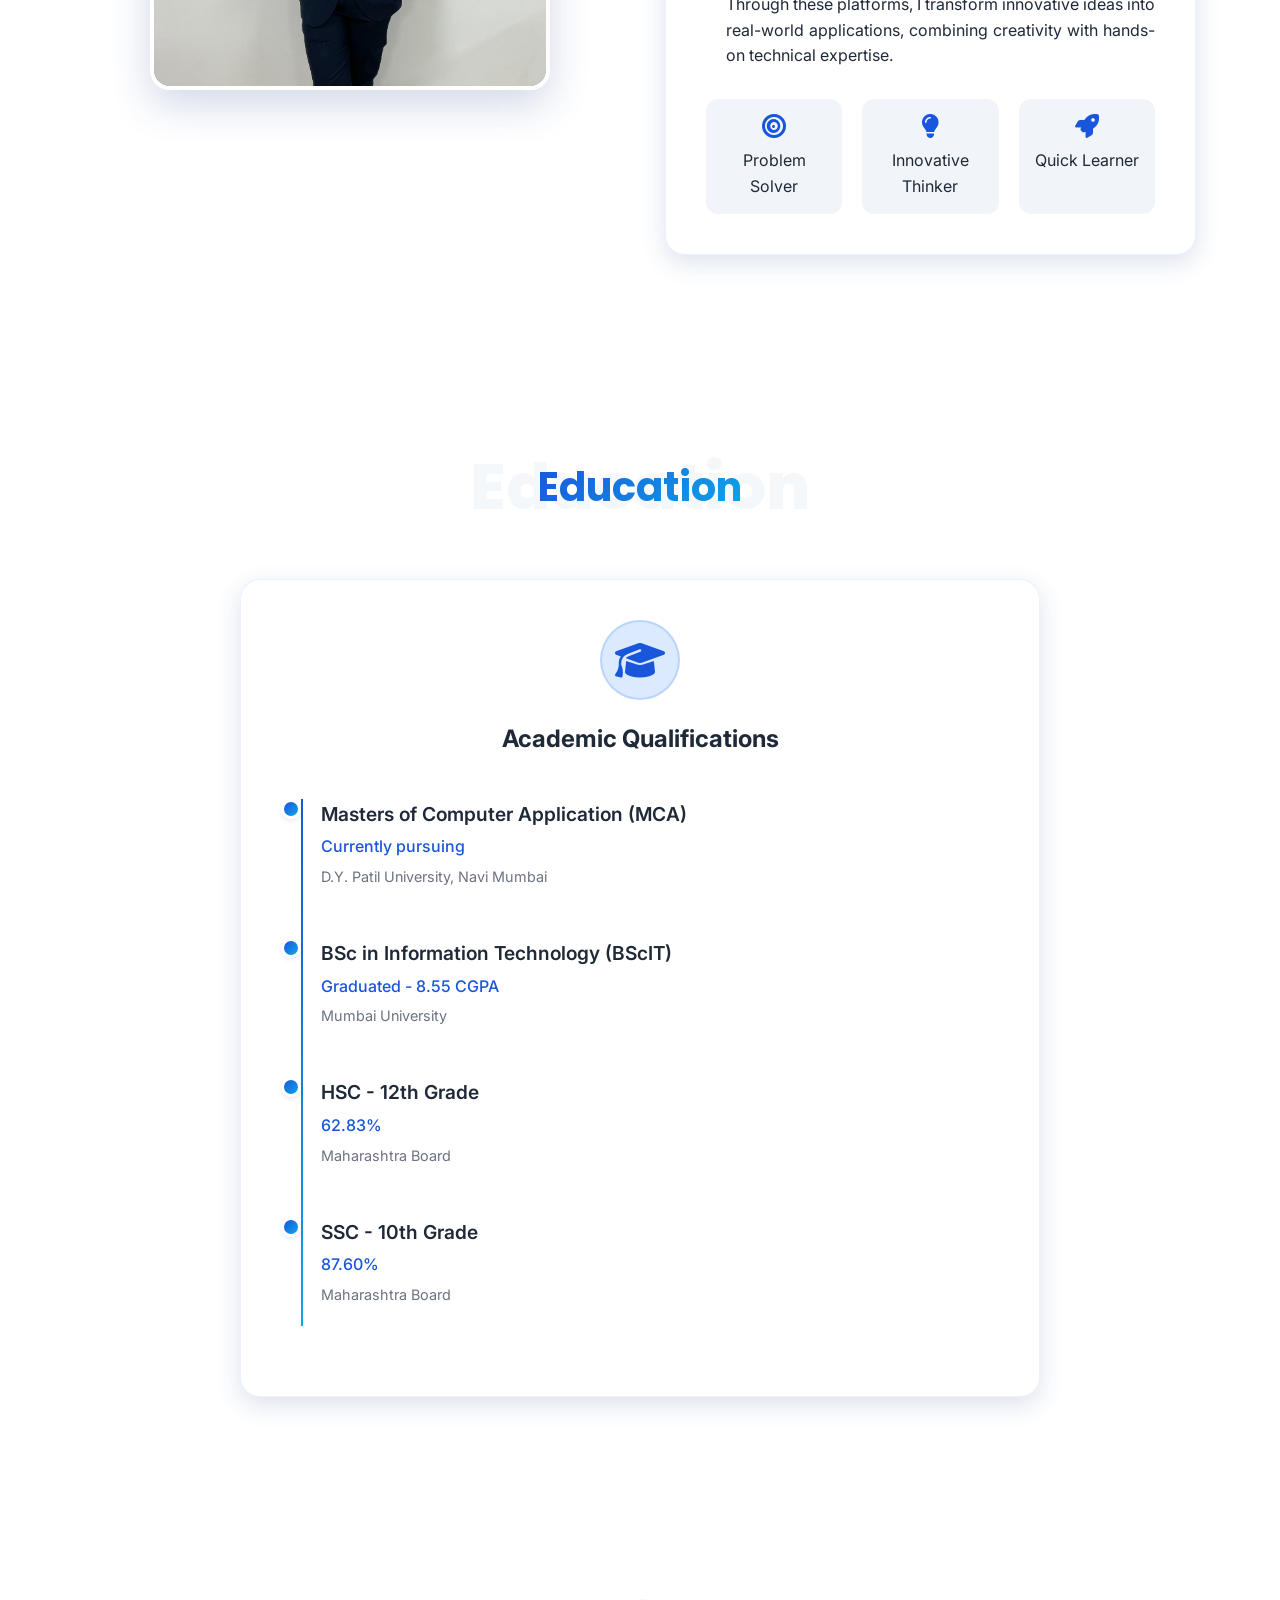
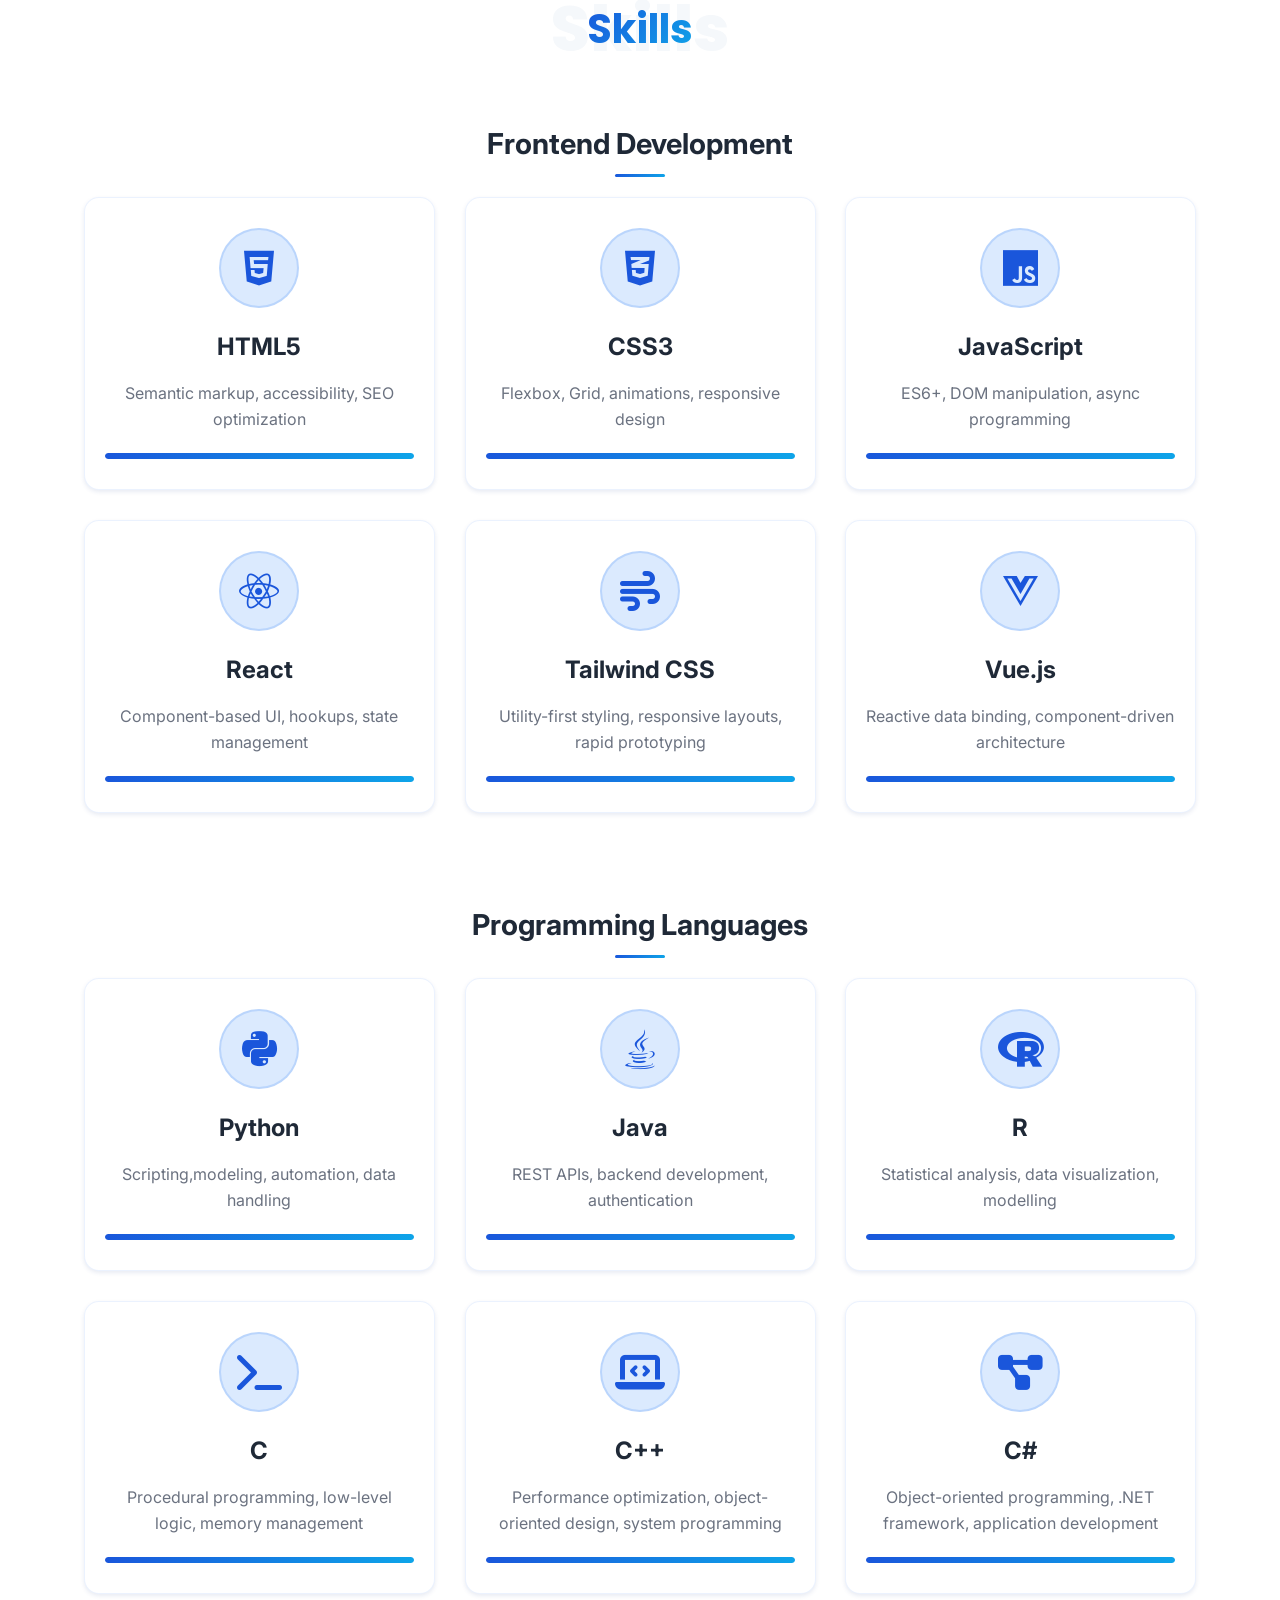
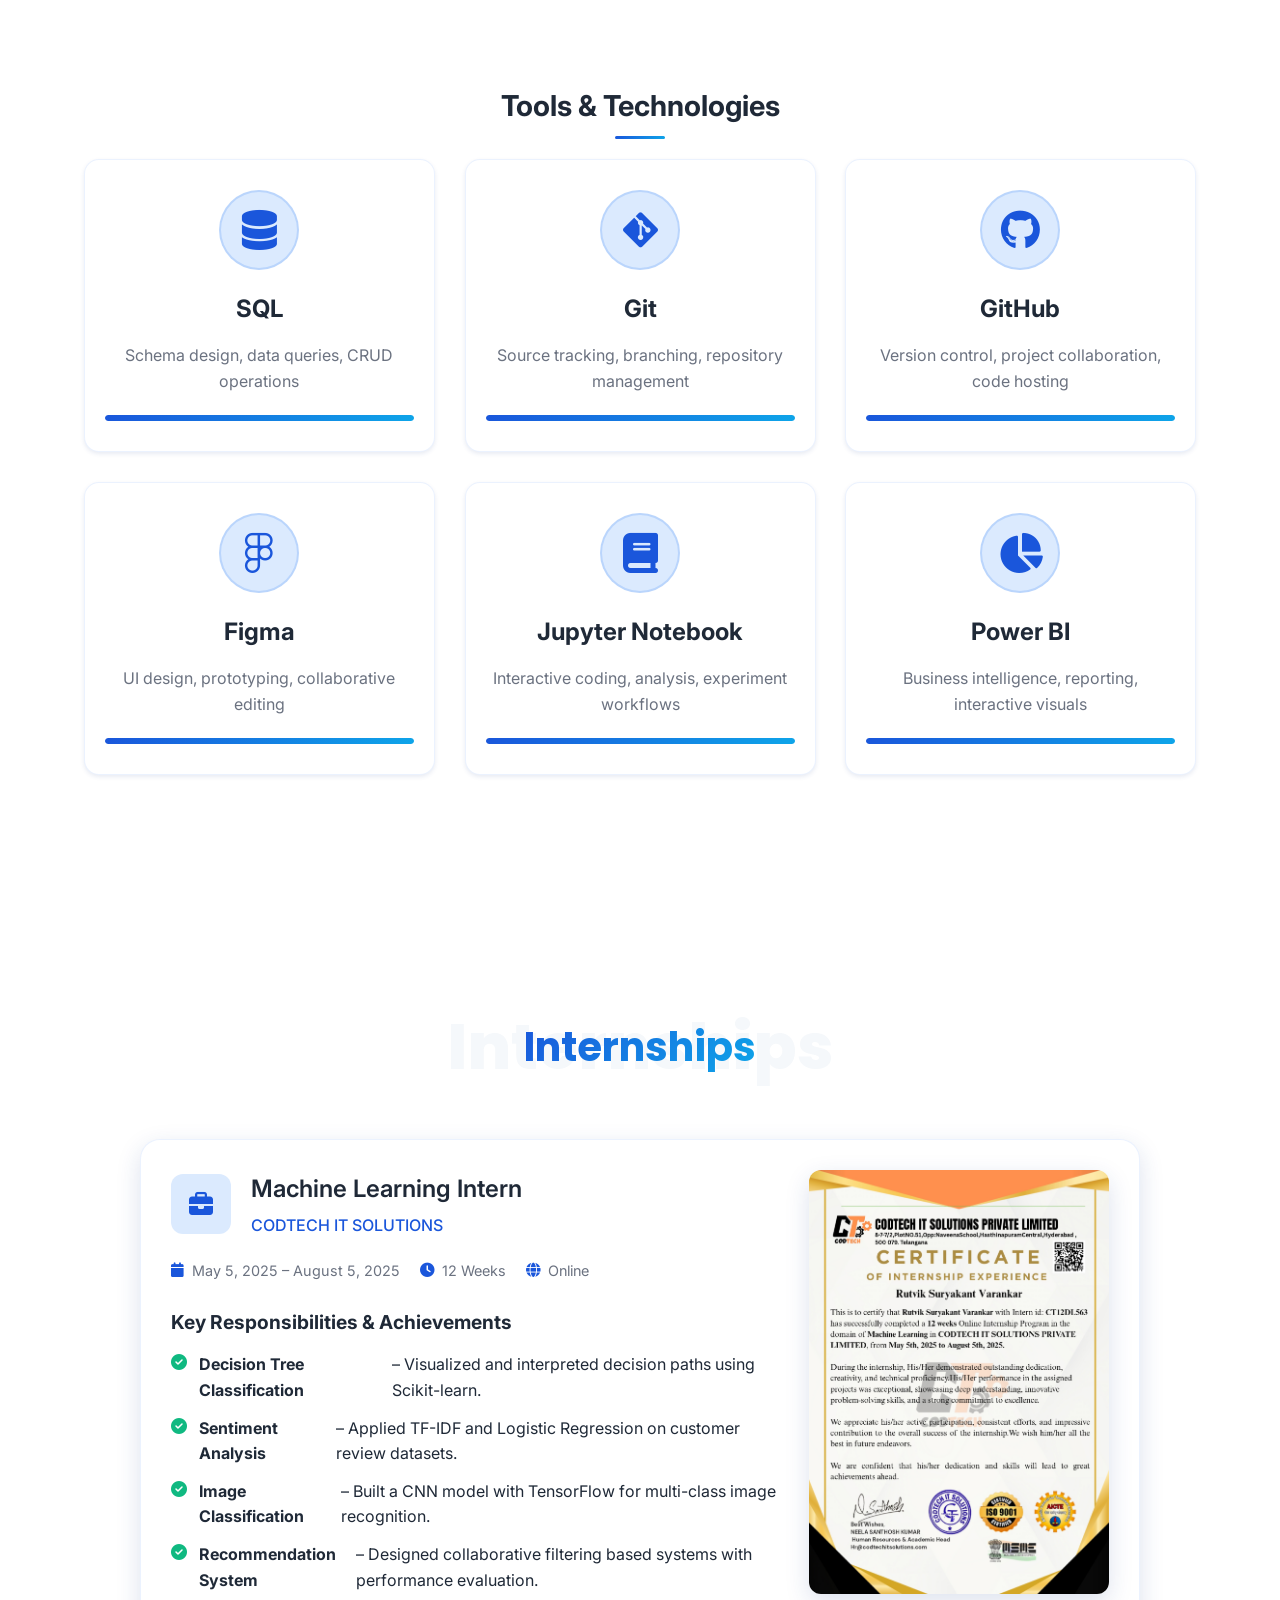
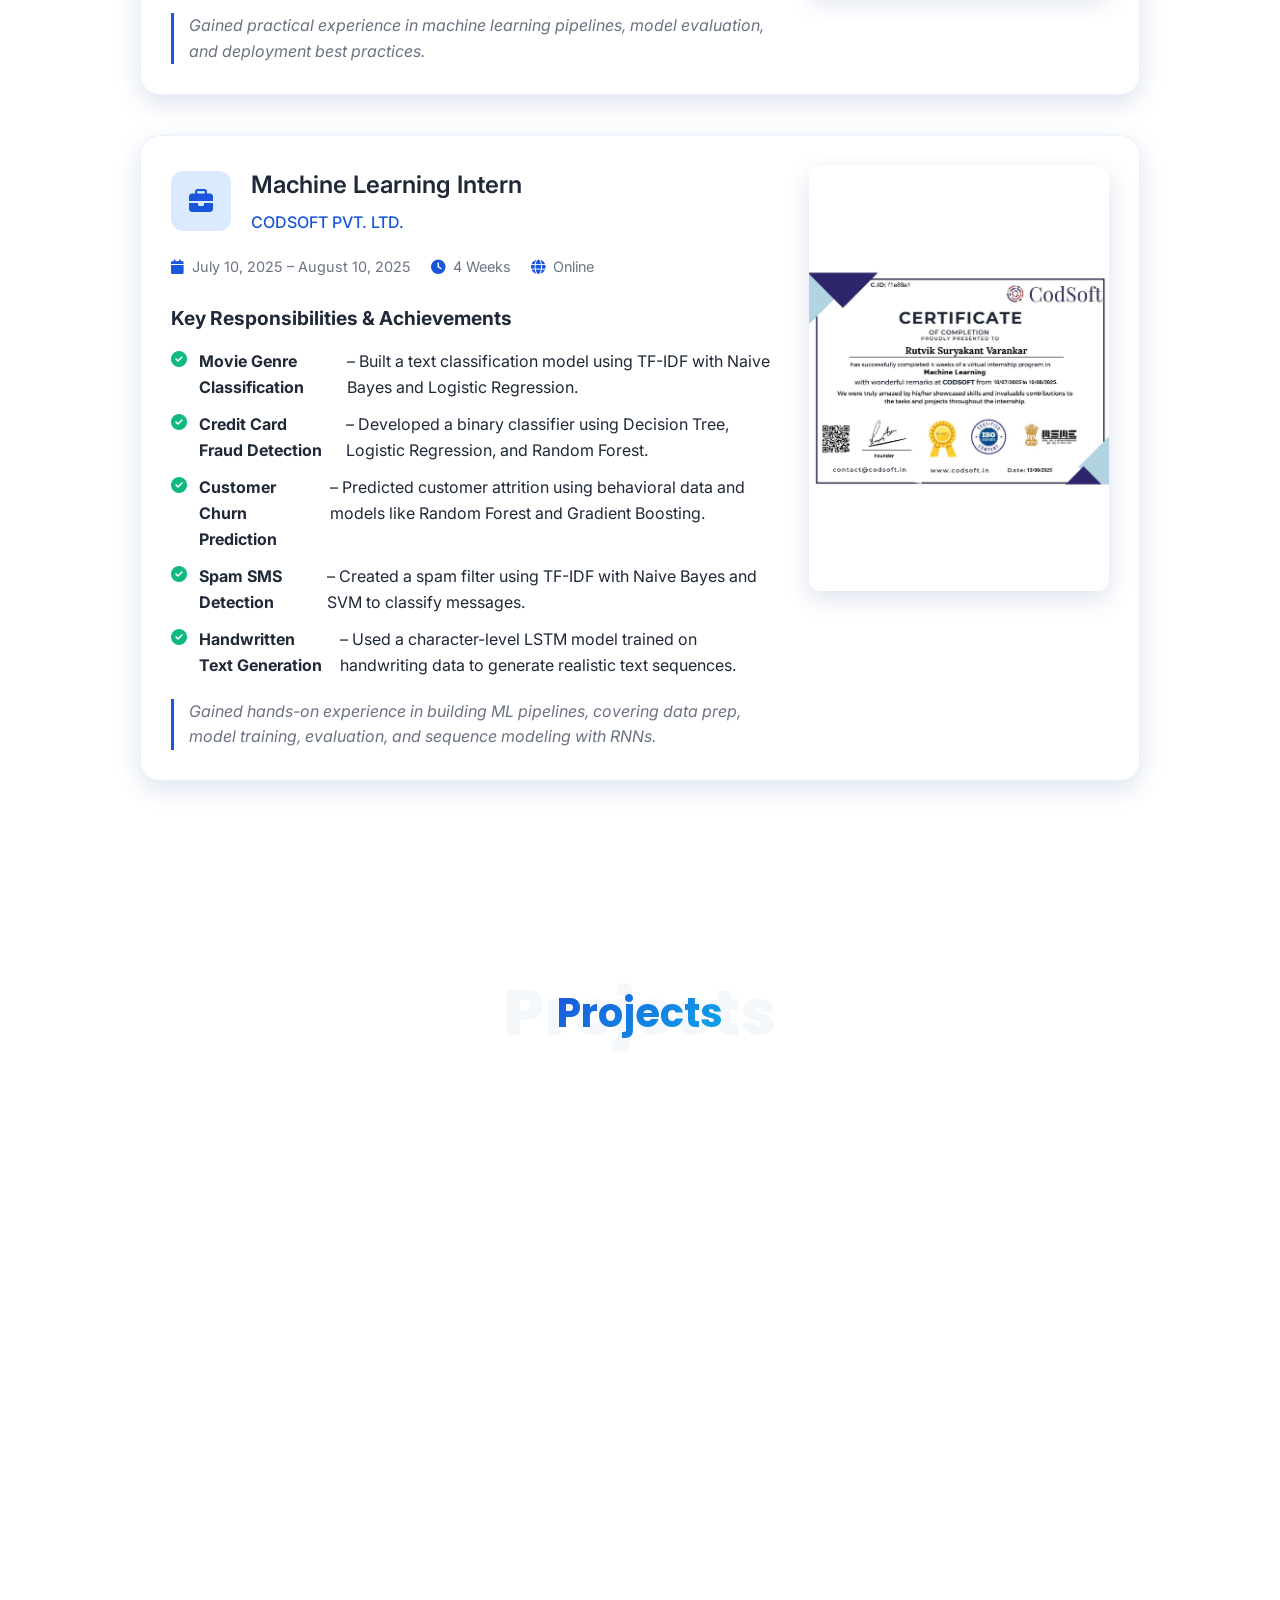
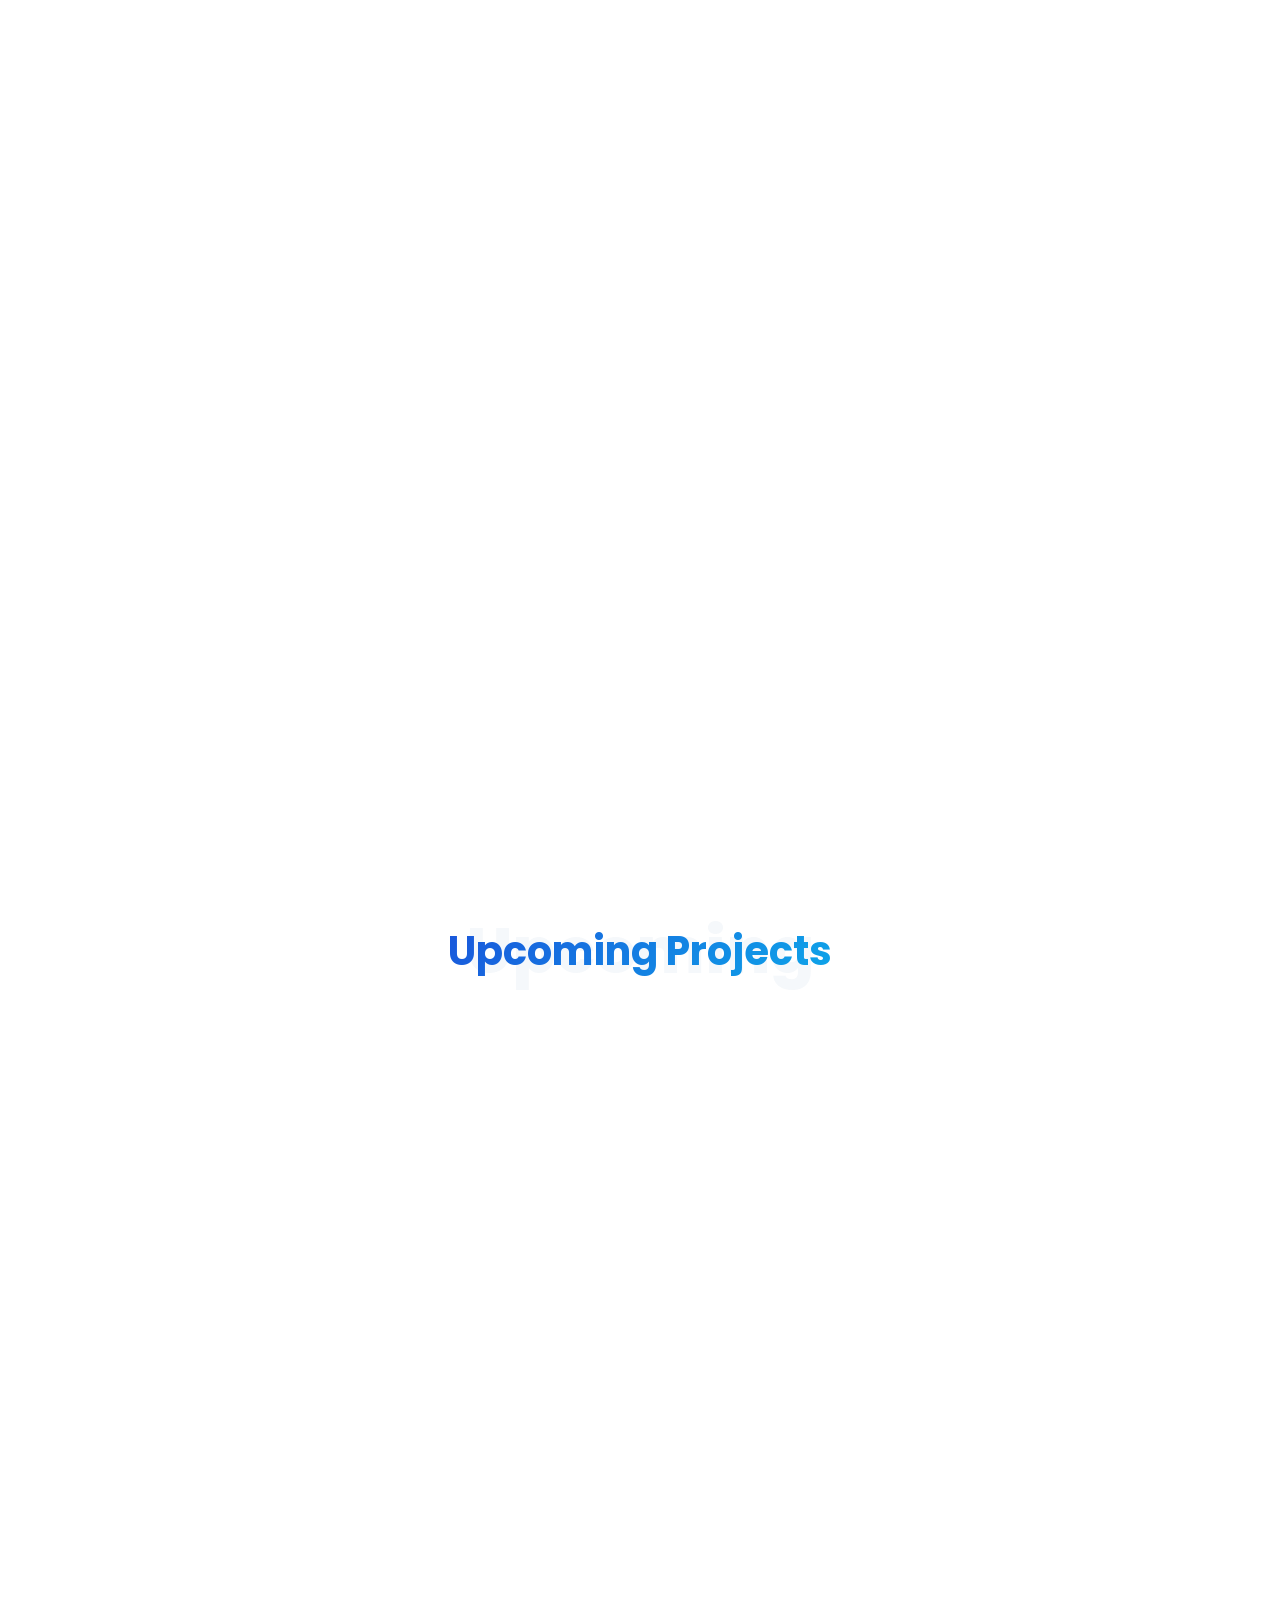
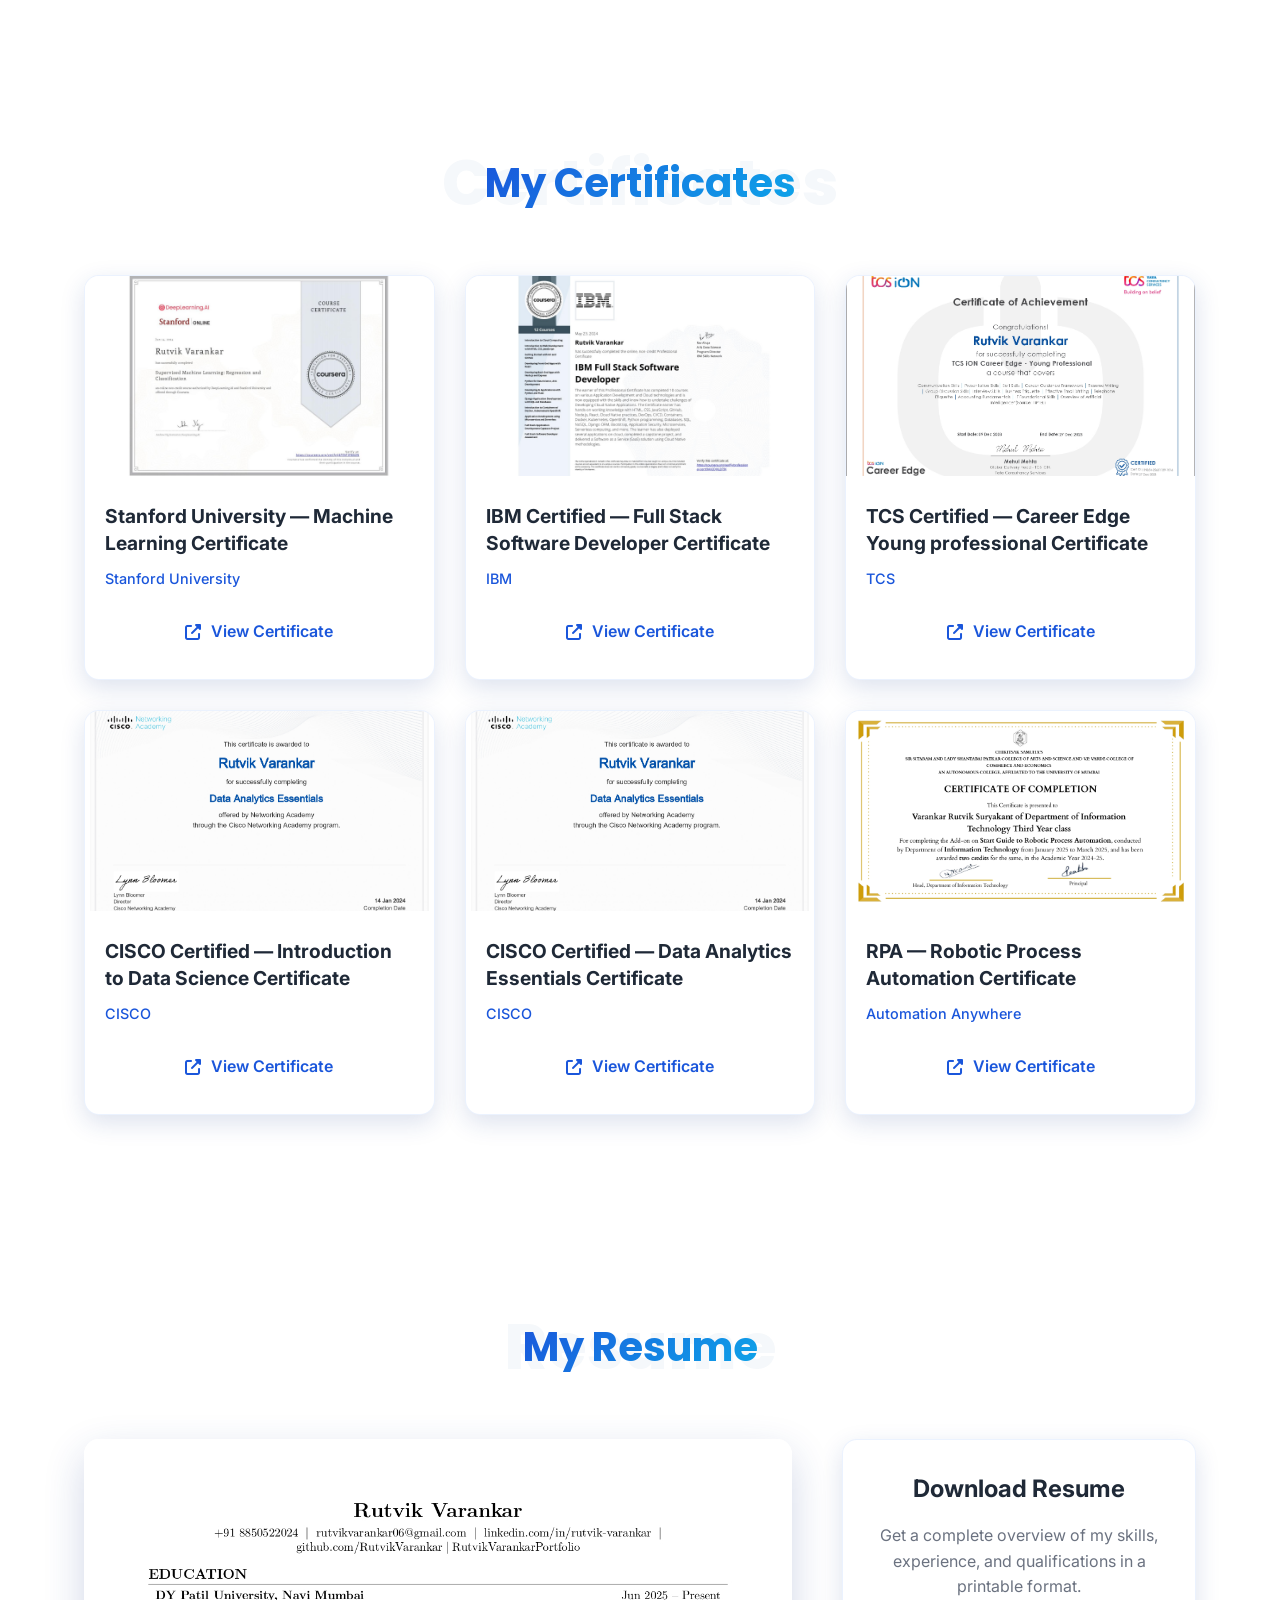
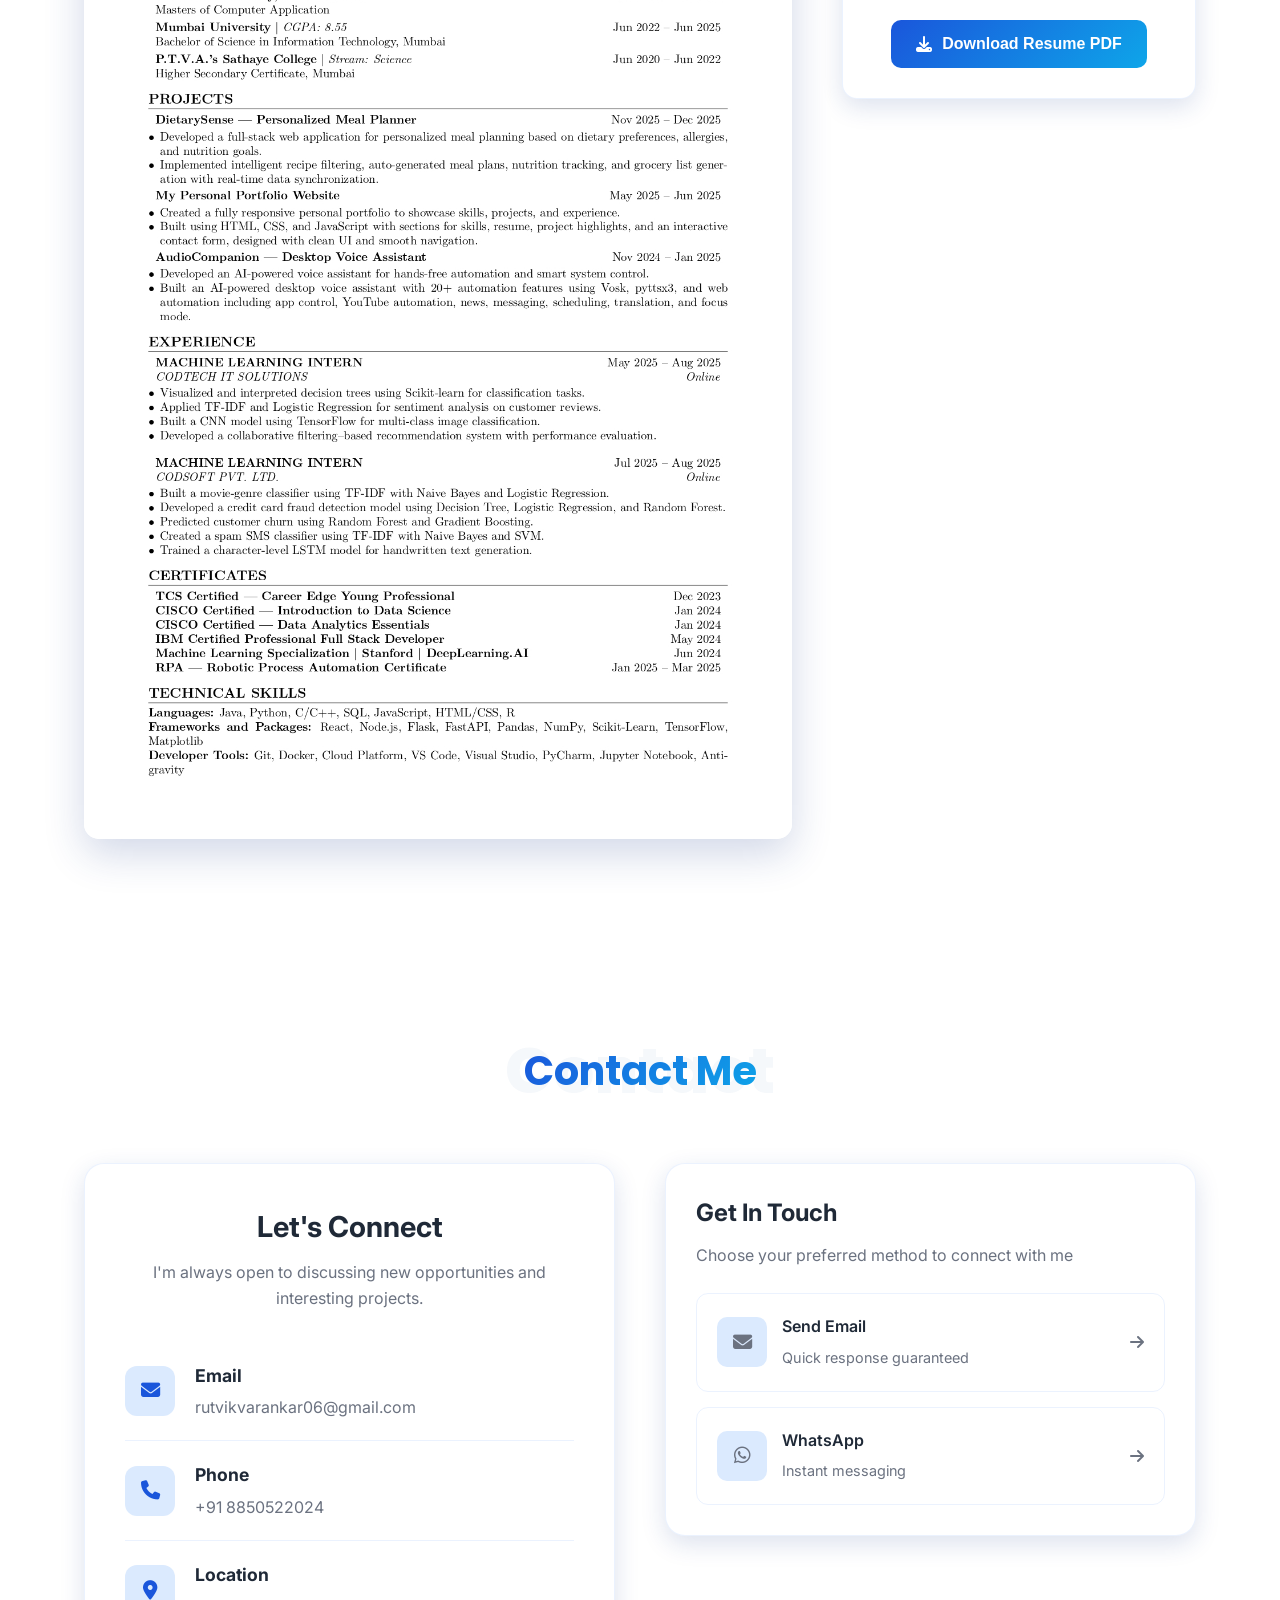
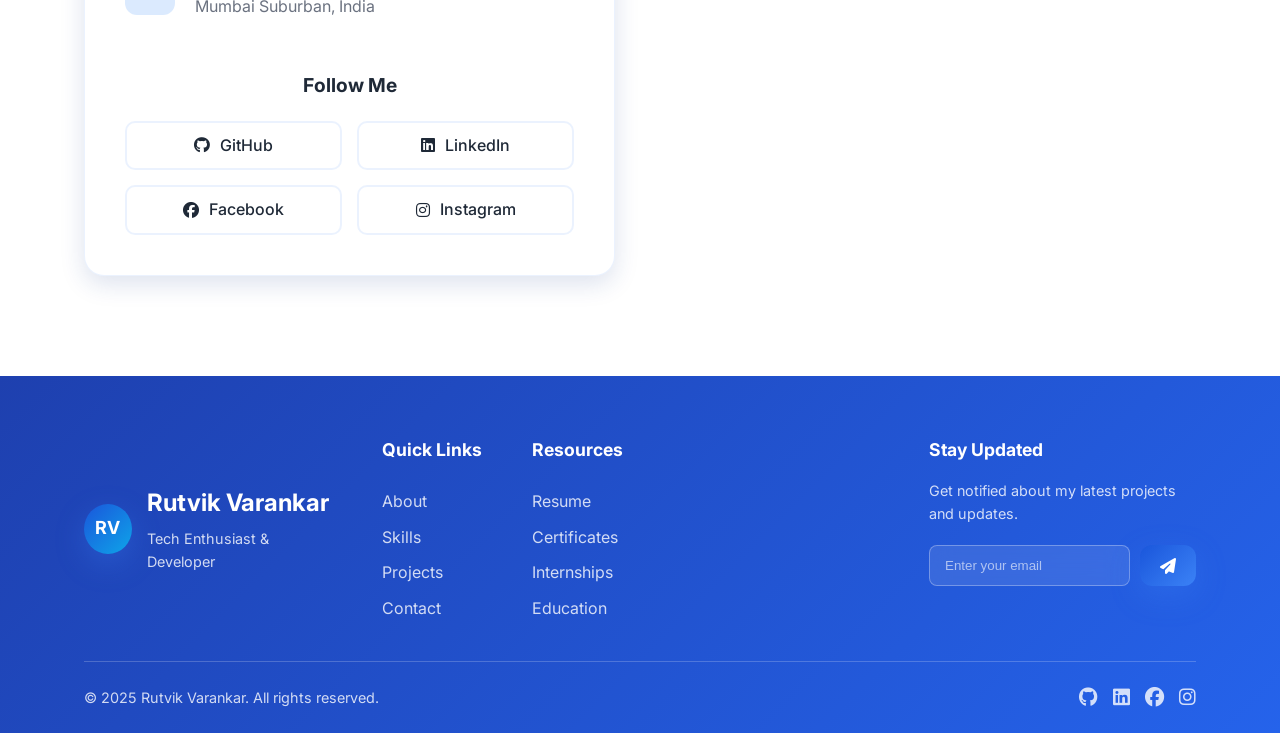
==== commit d5817dc4: "Project added" ====
--- a/index.html
+++ b/index.html
@@ -121,7 +121,7 @@
                     </div>
                     <div class="hero-stats">
                         <div class="stat">
-                            <span class="stat-number" data-count="10">03</span>
+                            <span class="stat-number" data-count="10">04</span>
                             <span class="stat-label">Projects</span>
                         </div>
                         <div class="stat">
@@ -647,11 +647,40 @@
             </h2>
             <div class="project-container">
                 <div class="project-cards">
+                    <div class="project-badge">Full Stack<br> Development</div>
+                    <div class="project-icon">
+                        <i class="fas fa-utensils"></i>
+                    </div>
+                    <h3>DietarySense - A personalized meal planner</h3>
+                    <div class="project-meta">
+                        <span class="duration">Nov 2025 – Dec 2025</span>
+                        <span class="status completed">Completed</span>
+                    </div>
+                    <p class="project-description"><em>“A responsive web app that generates personalized meal plans
+                            based on dietary needs and nutrition goals.”</em></p>
+                    <div class="project-features">
+                        <ol>
+                            <li>Built a full-stack web app where users can set up profiles with their dietary
+                                preferences, allergies, and nutrition goals.</li>
+                            <li>Smart features for meal planning, recipe filtering, nutrition tracking, and automatic
+                                grocery list generation with real-time updates.</li>
+                            <li>Created a responsive and user-friendly interface with dashboards for managing meals,
+                                recipes, progress, and admin controls.</li>
+                        </ol>
+                    </div>
+                    <div class="project-tech">
+                        <span class="tech-tag">React</span>
+                        <span class="tech-tag">Bootstrap CSS</span>
+                        <span class="tech-tag">Node.js</span>
+                        <span class="tech-tag">Responsive Design</span>
+                    </div>
+                </div>
+                <div class="project-cards">
                     <div class="project-badge">Web<br> Development</div>
                     <div class="project-icon">
                         <i class="fas fa-laptop-code"></i>
                     </div>
-                    <h3>My Personal Portfolio Website</h3>
+                    <h3>My Personal Portfolio Website</h3><br>
                     <div class="project-meta">
                         <span class="duration">May 2025 – Jun 2025</span>
                         <span class="status completed">Completed</span>
@@ -678,7 +707,7 @@
                     </div>
                 </div>
                 <div class="project-cards">
-                    <div class="project-badge">AI/ML</div>
+                    <div class="project-badge">Artificial intelligence</div>
                     <div class="project-icon">
                         <i class="fas fa-robot"></i>
                     </div>
@@ -710,7 +739,7 @@
                     <div class="project-icon">
                         <i class="fas fa-exclamation-circle"></i>
                     </div>
-                    <h3>Arduino Based – Drowsiness Alarm System</h3>
+                    <h3>Arduino Based – Drowsiness Alarm System</h3><br>
                     <div class="project-meta">
                         <span class="duration">Dec 2022 – Jan 2023</span>
                         <span class="status completed">Completed</span>
--- a/Styles/port.css
+++ b/Styles/port.css
@@ -1,4 +1,5 @@
 /* Global Styles - Professional Blue Theme */
+
 :root {
     --primary-blue: #1a56db;
     --secondary-blue: #3b82f6;
@@ -1272,14 +1273,15 @@
 }
 
 @keyframes slideInLeft {
-  0% {
-    opacity: 0;
-    transform: translateX(-20px);
-  }
-  100% {
-    opacity: 1;
-    transform: translateX(0);
-  }
+    0% {
+        opacity: 0;
+        transform: translateX(-20px);
+    }
+
+    100% {
+        opacity: 1;
+        transform: translateX(0);
+    }
 }
 
 .about-features {
@@ -1813,7 +1815,7 @@
 /* Project Section */
 .project-container {
     display: grid;
-    grid-template-columns: repeat(auto-fit, minmax(350px, 1fr));
+    grid-template-columns: repeat(2, 1fr);
     gap: 30px;
 }
 
@@ -3342,12 +3344,13 @@
 }
 
 @keyframes scaleIn {
-  0% {
-    opacity: 0;
-    transform: scale(0.9);
-  }
-  100% {
-    opacity: 1;
-    transform: scale(1);
-  }
-}
+    0% {
+        opacity: 0;
+        transform: scale(0.9);
+    }
+
+    100% {
+        opacity: 1;
+        transform: scale(1);
+    }
+}
